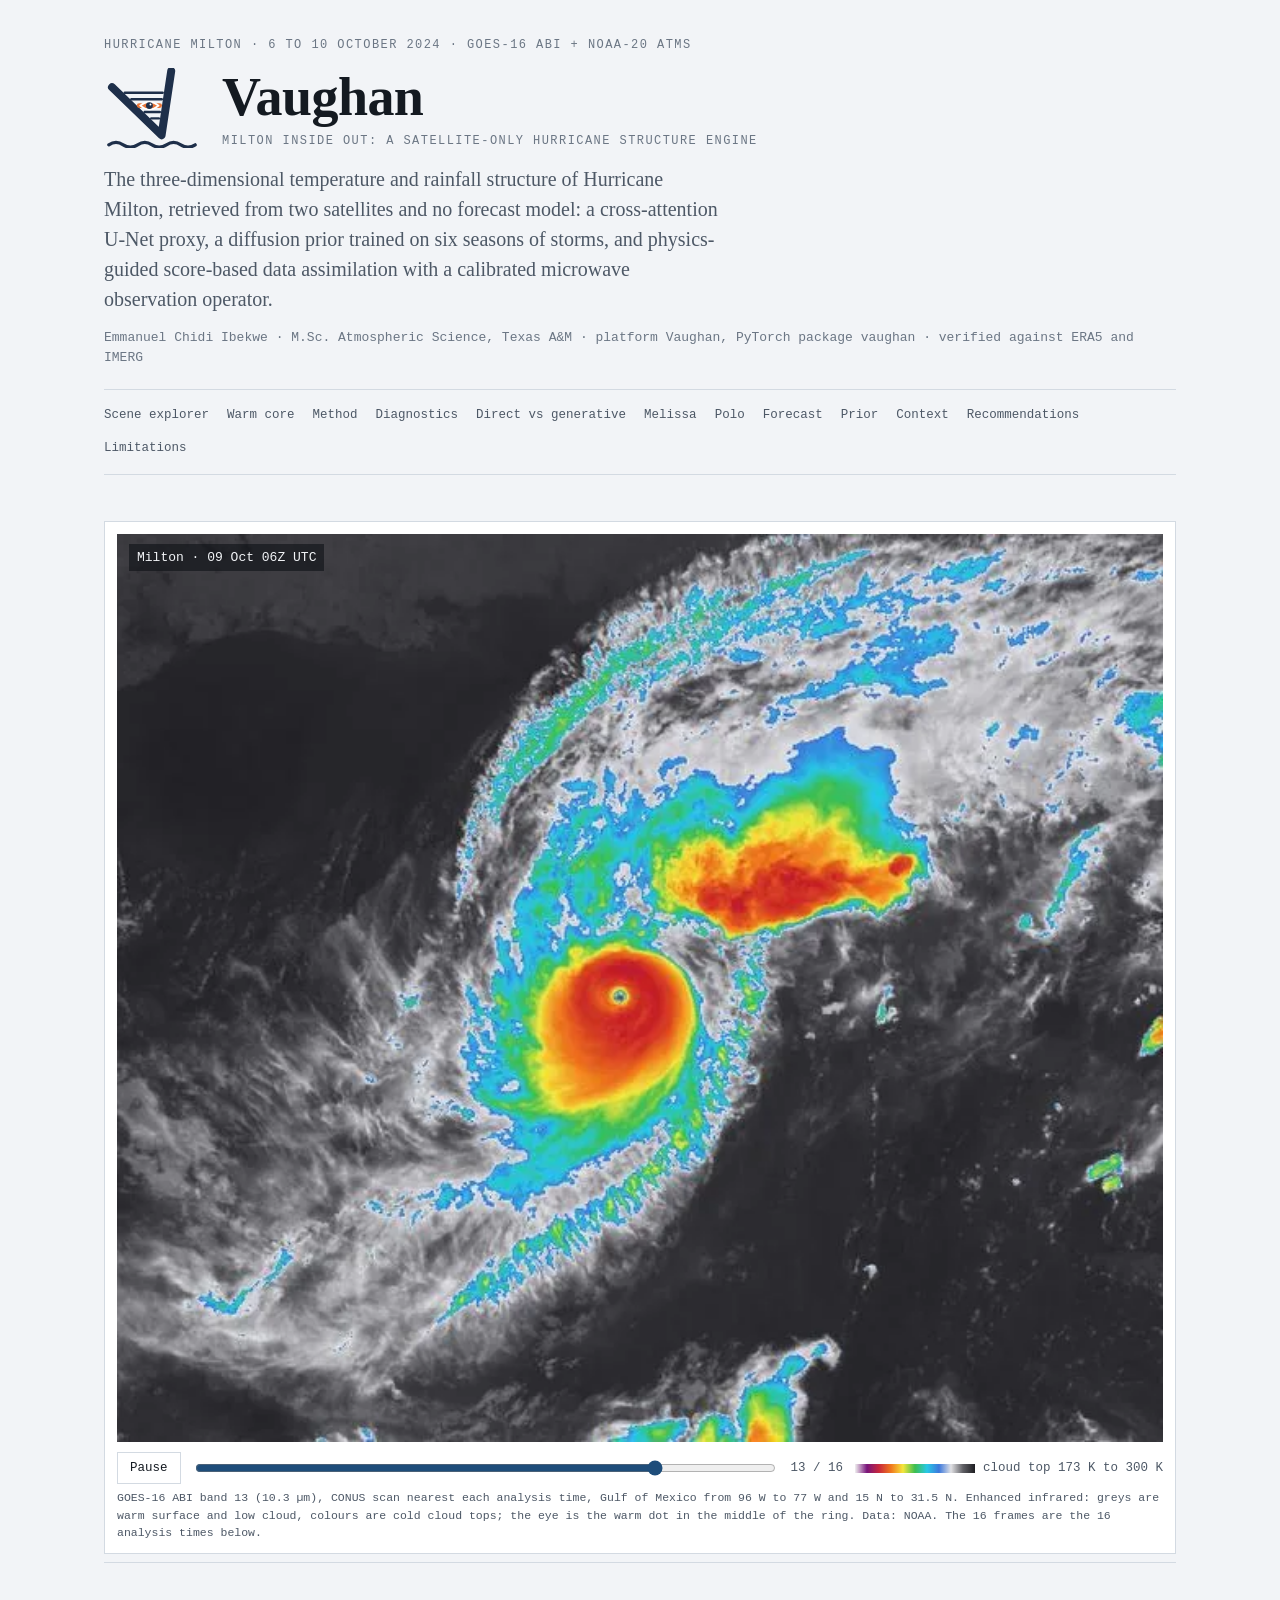
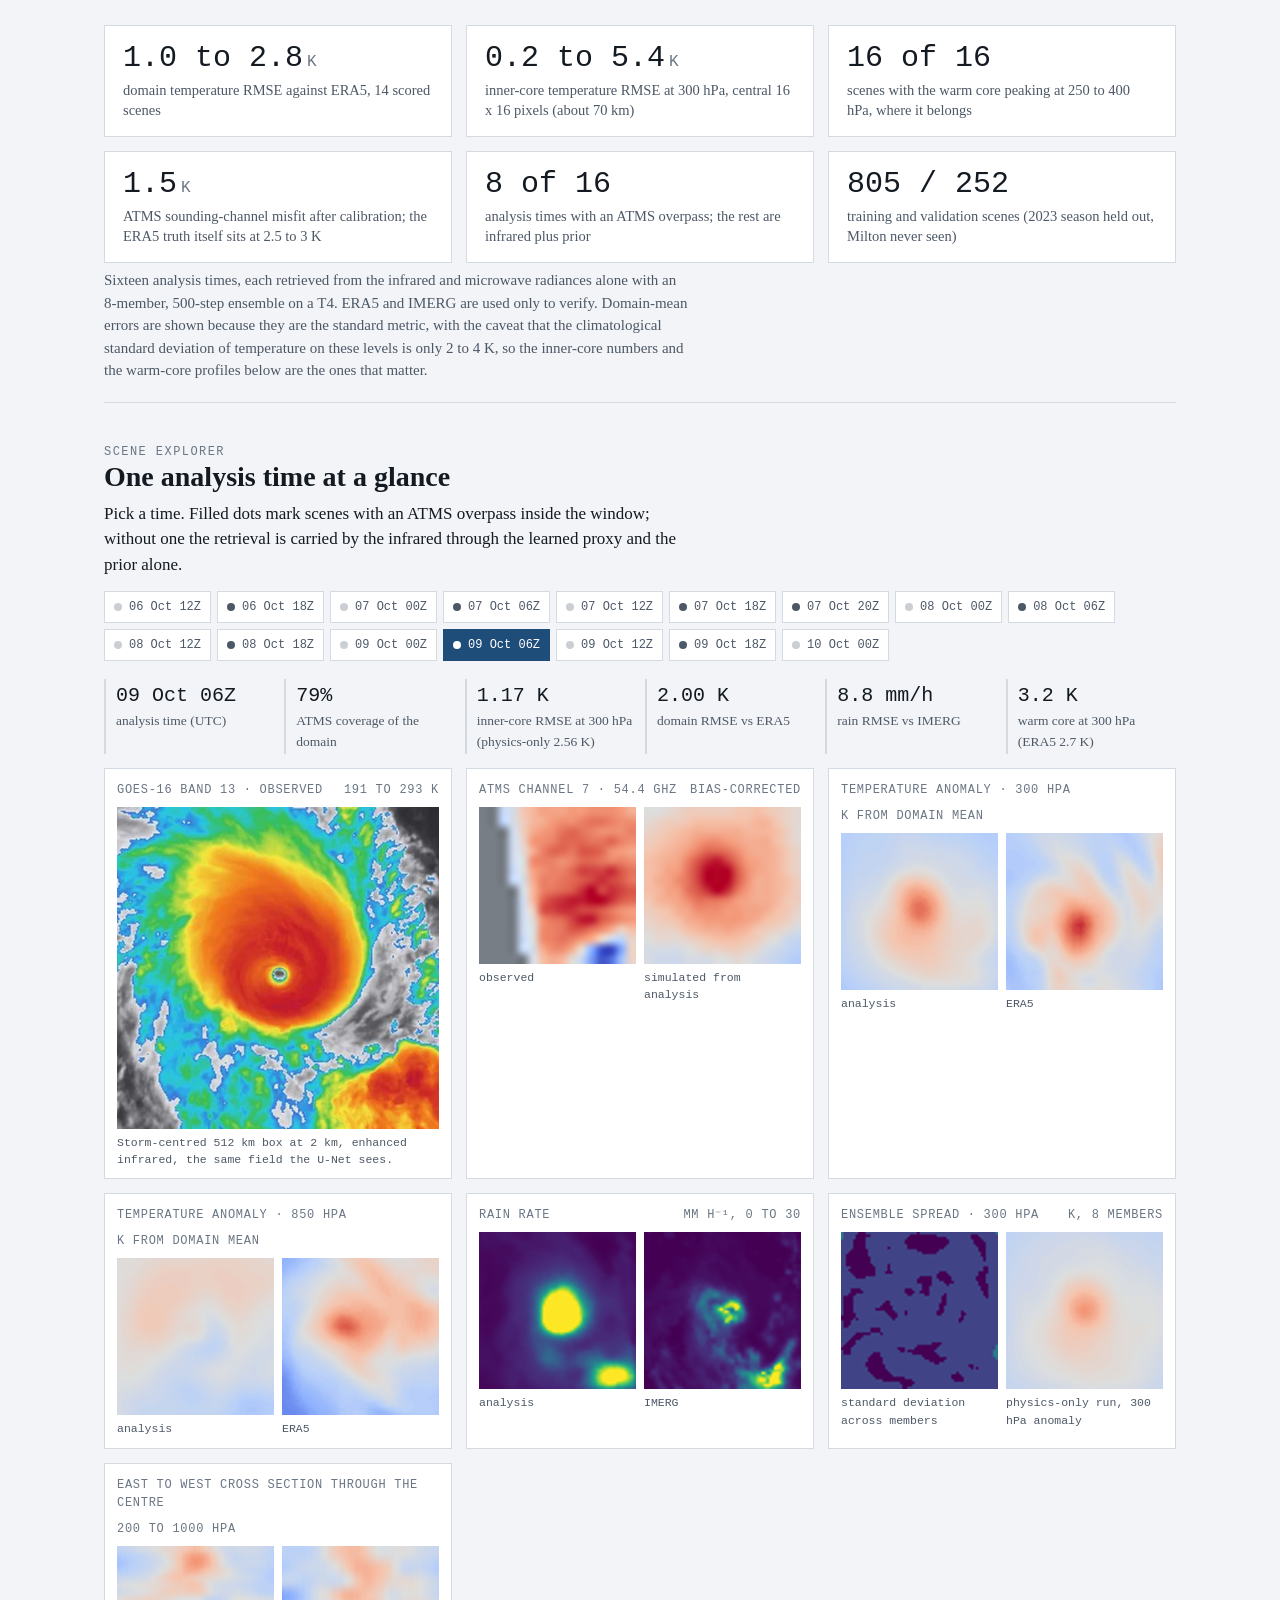
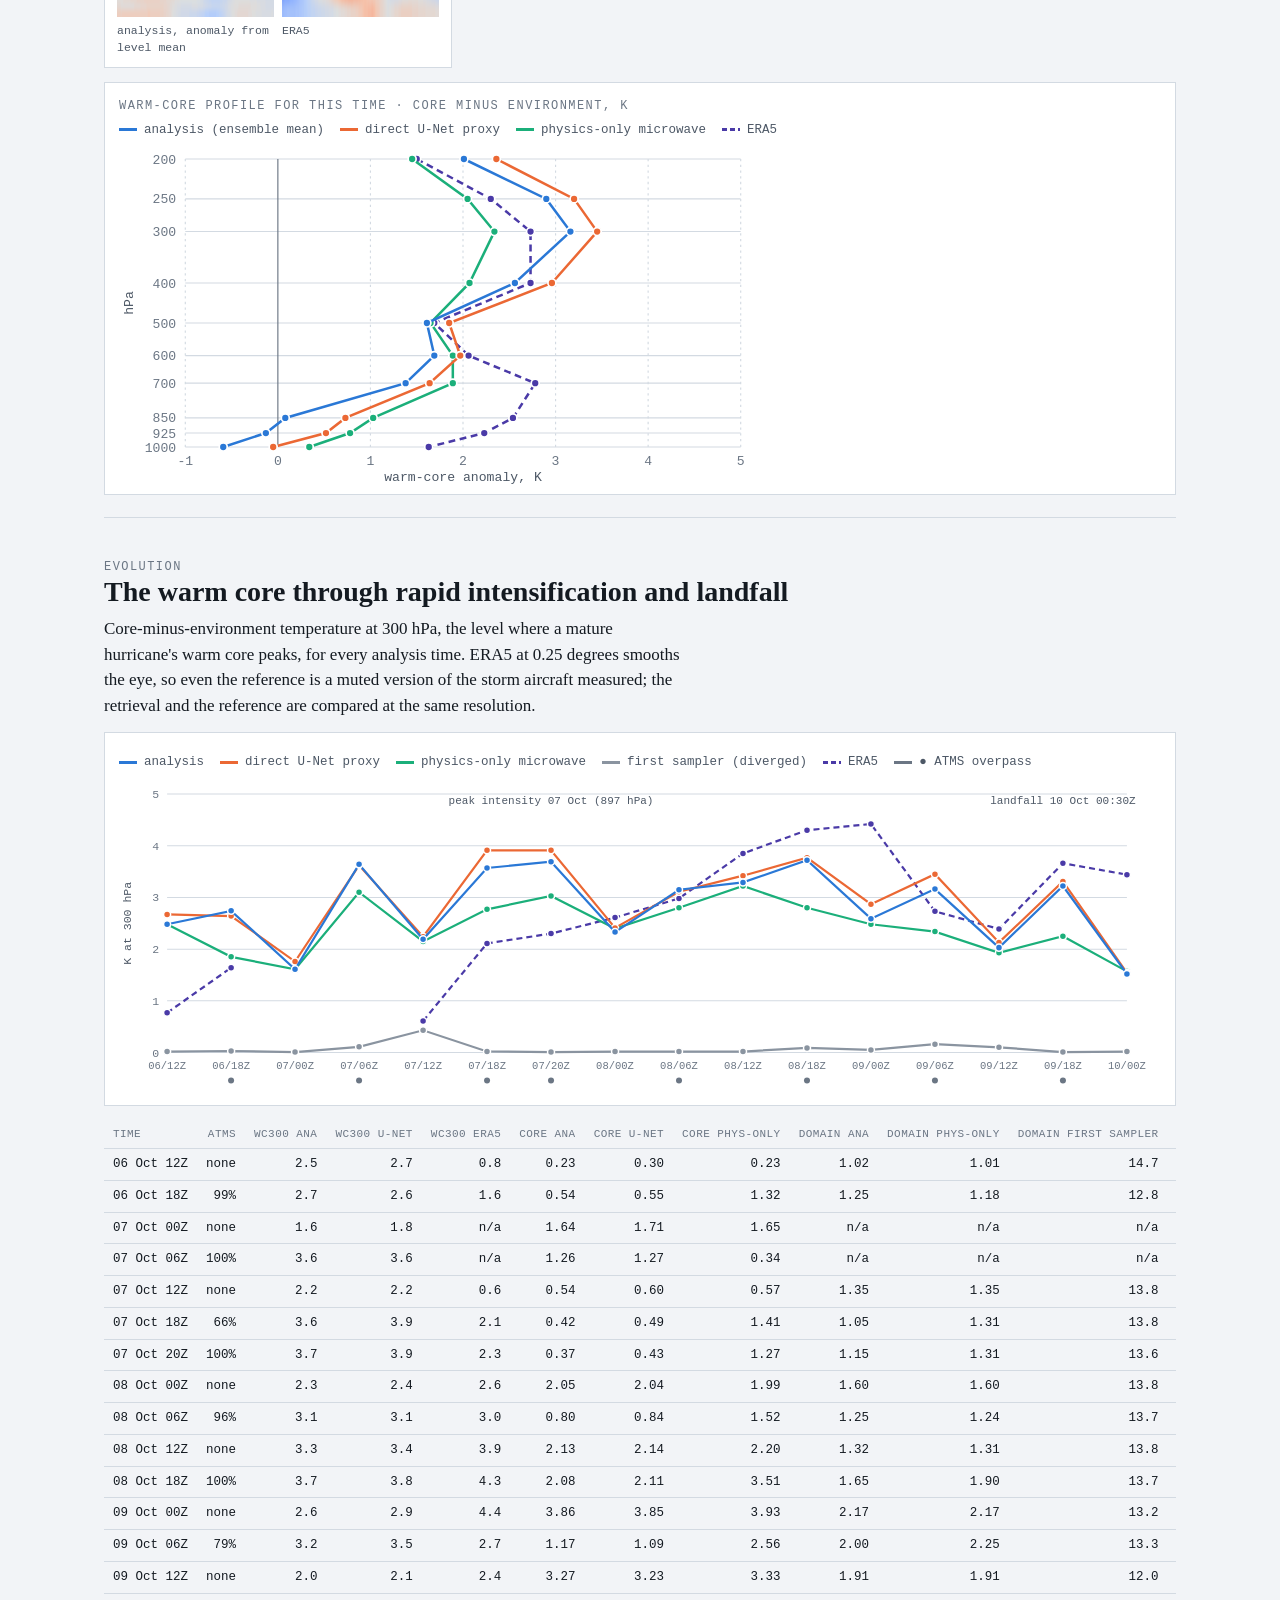
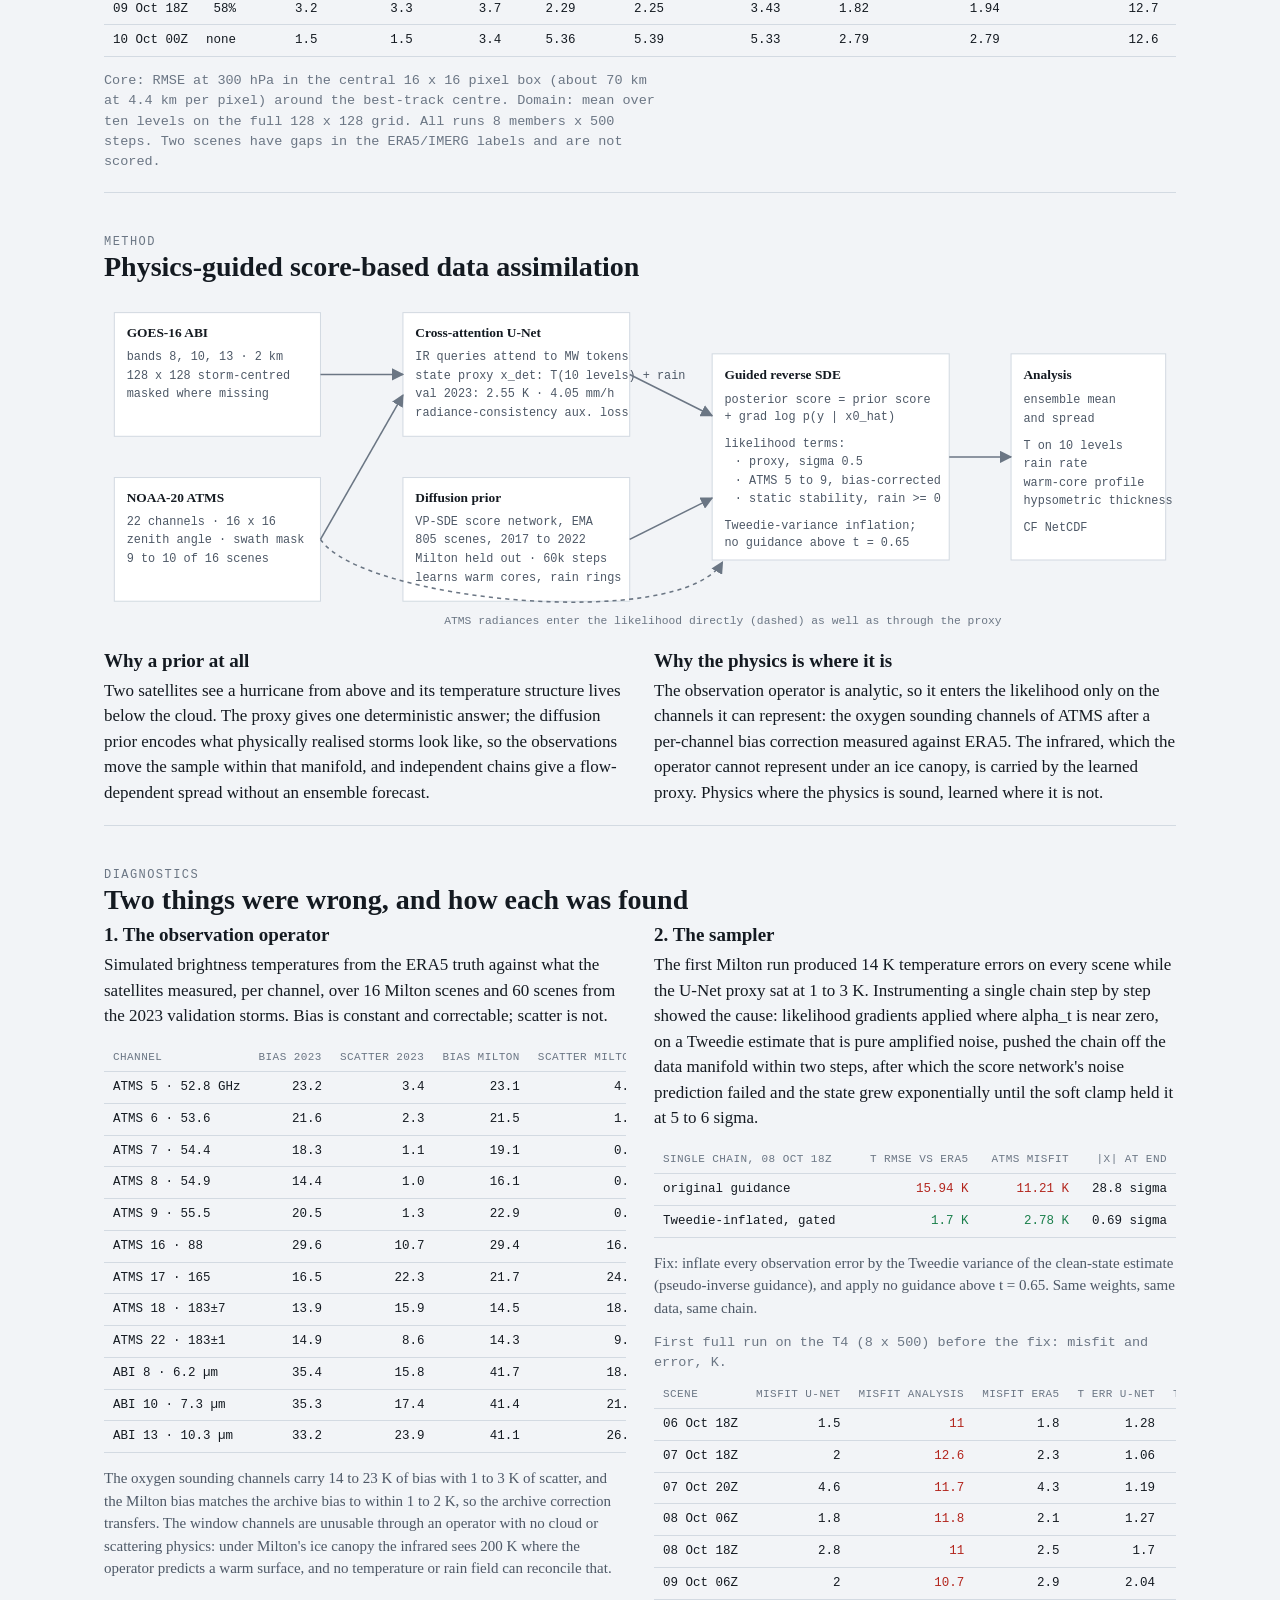
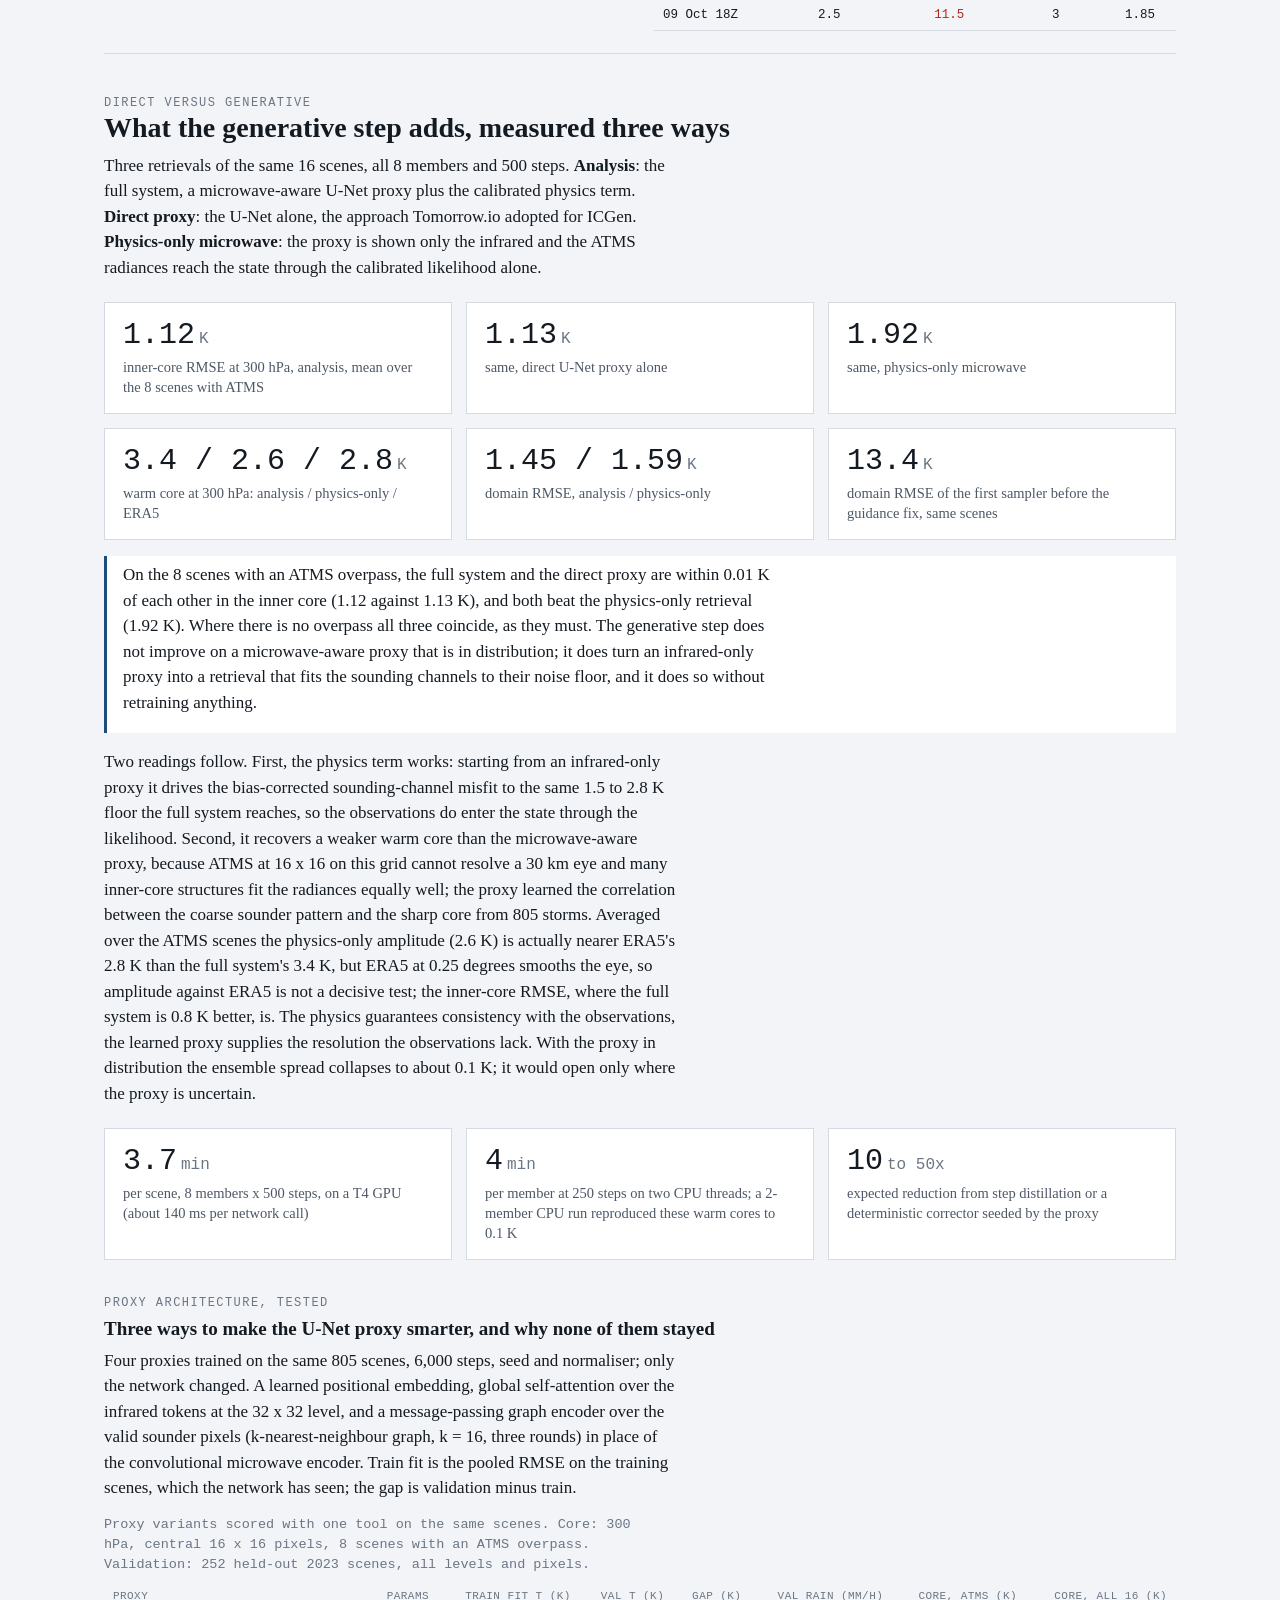
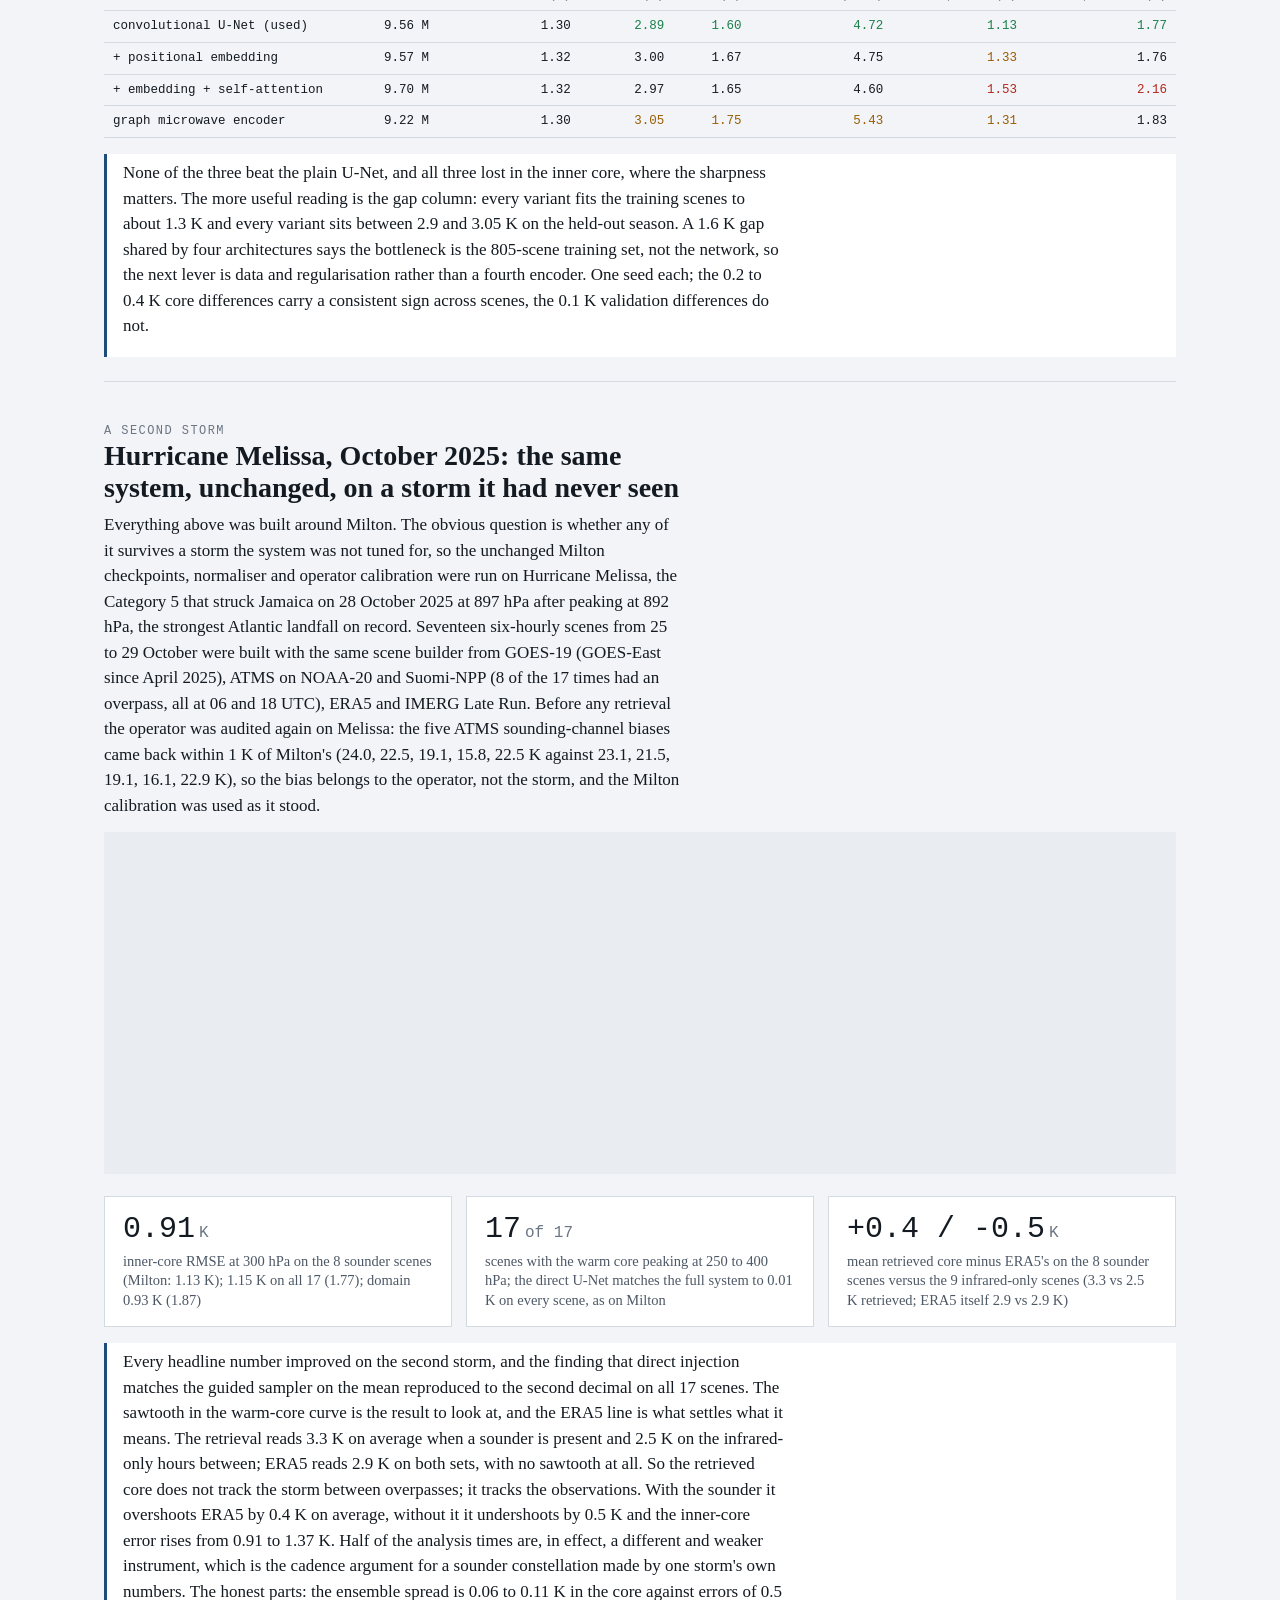
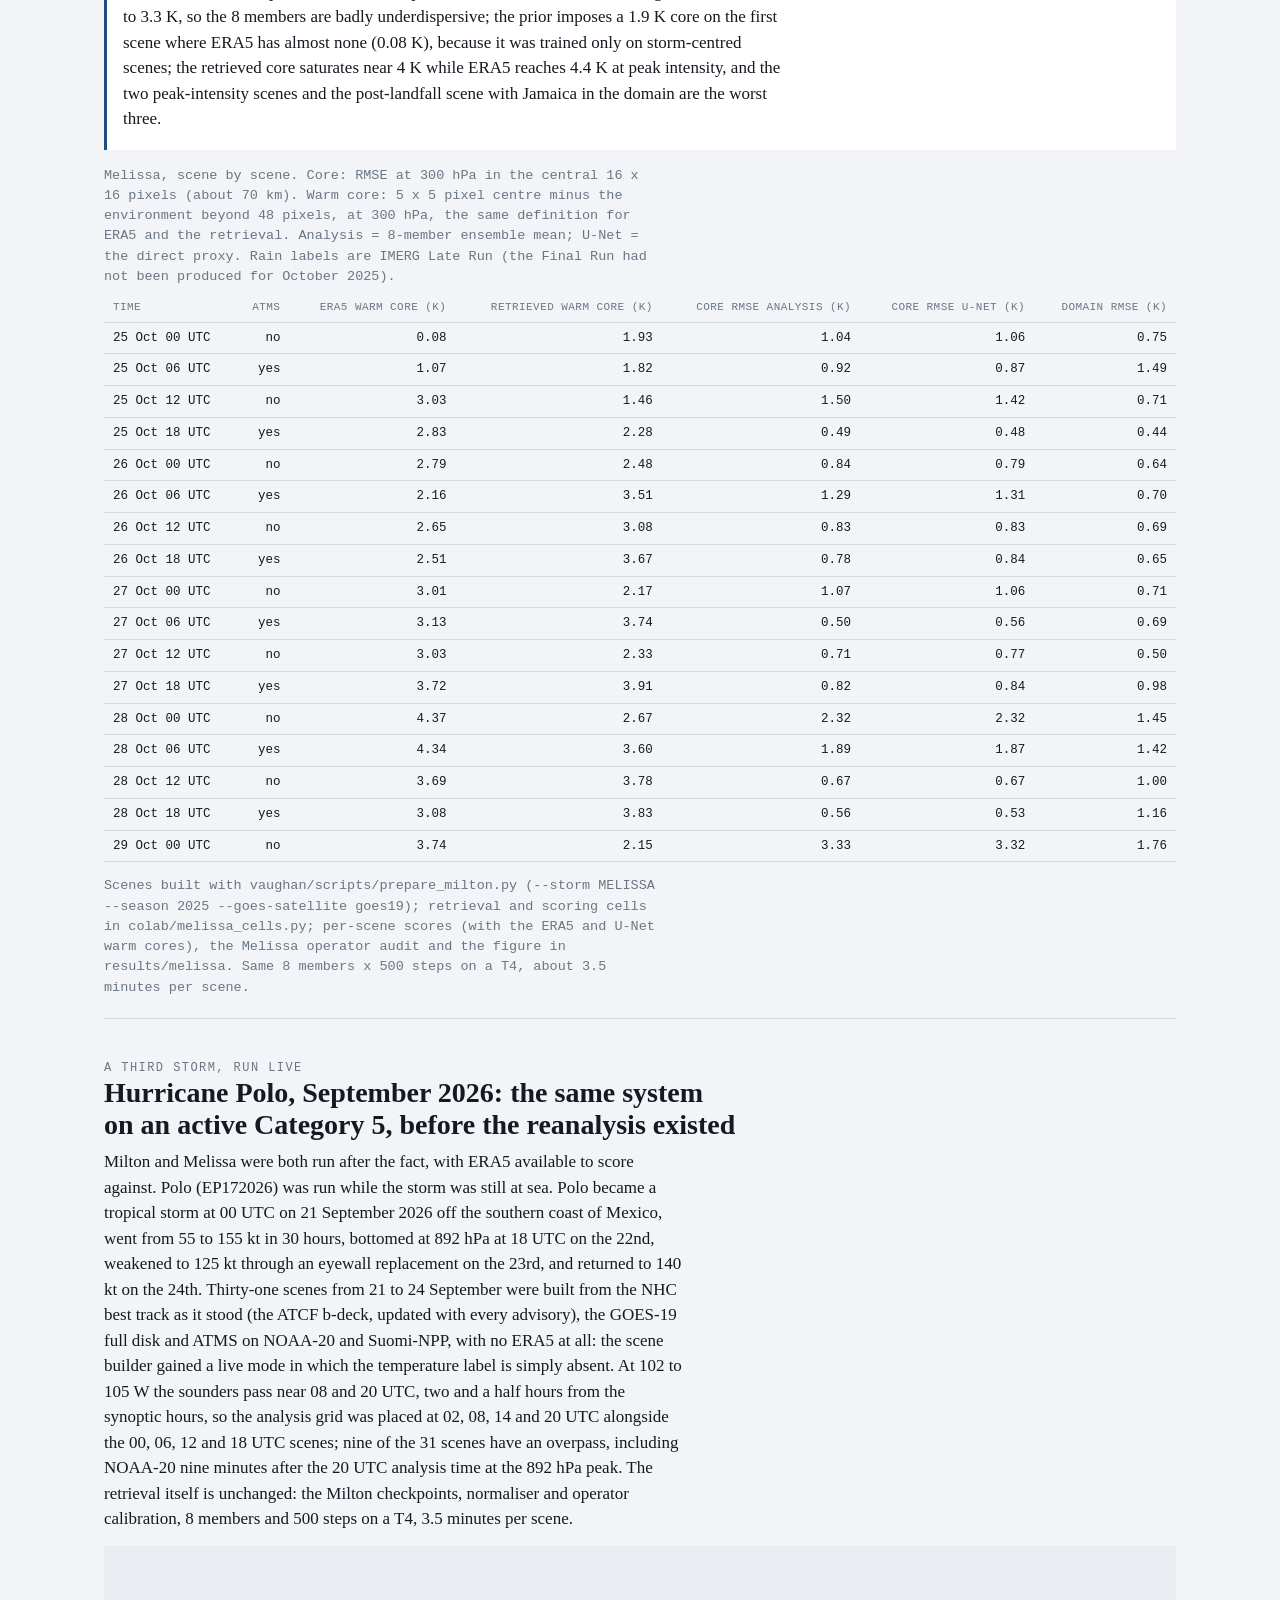
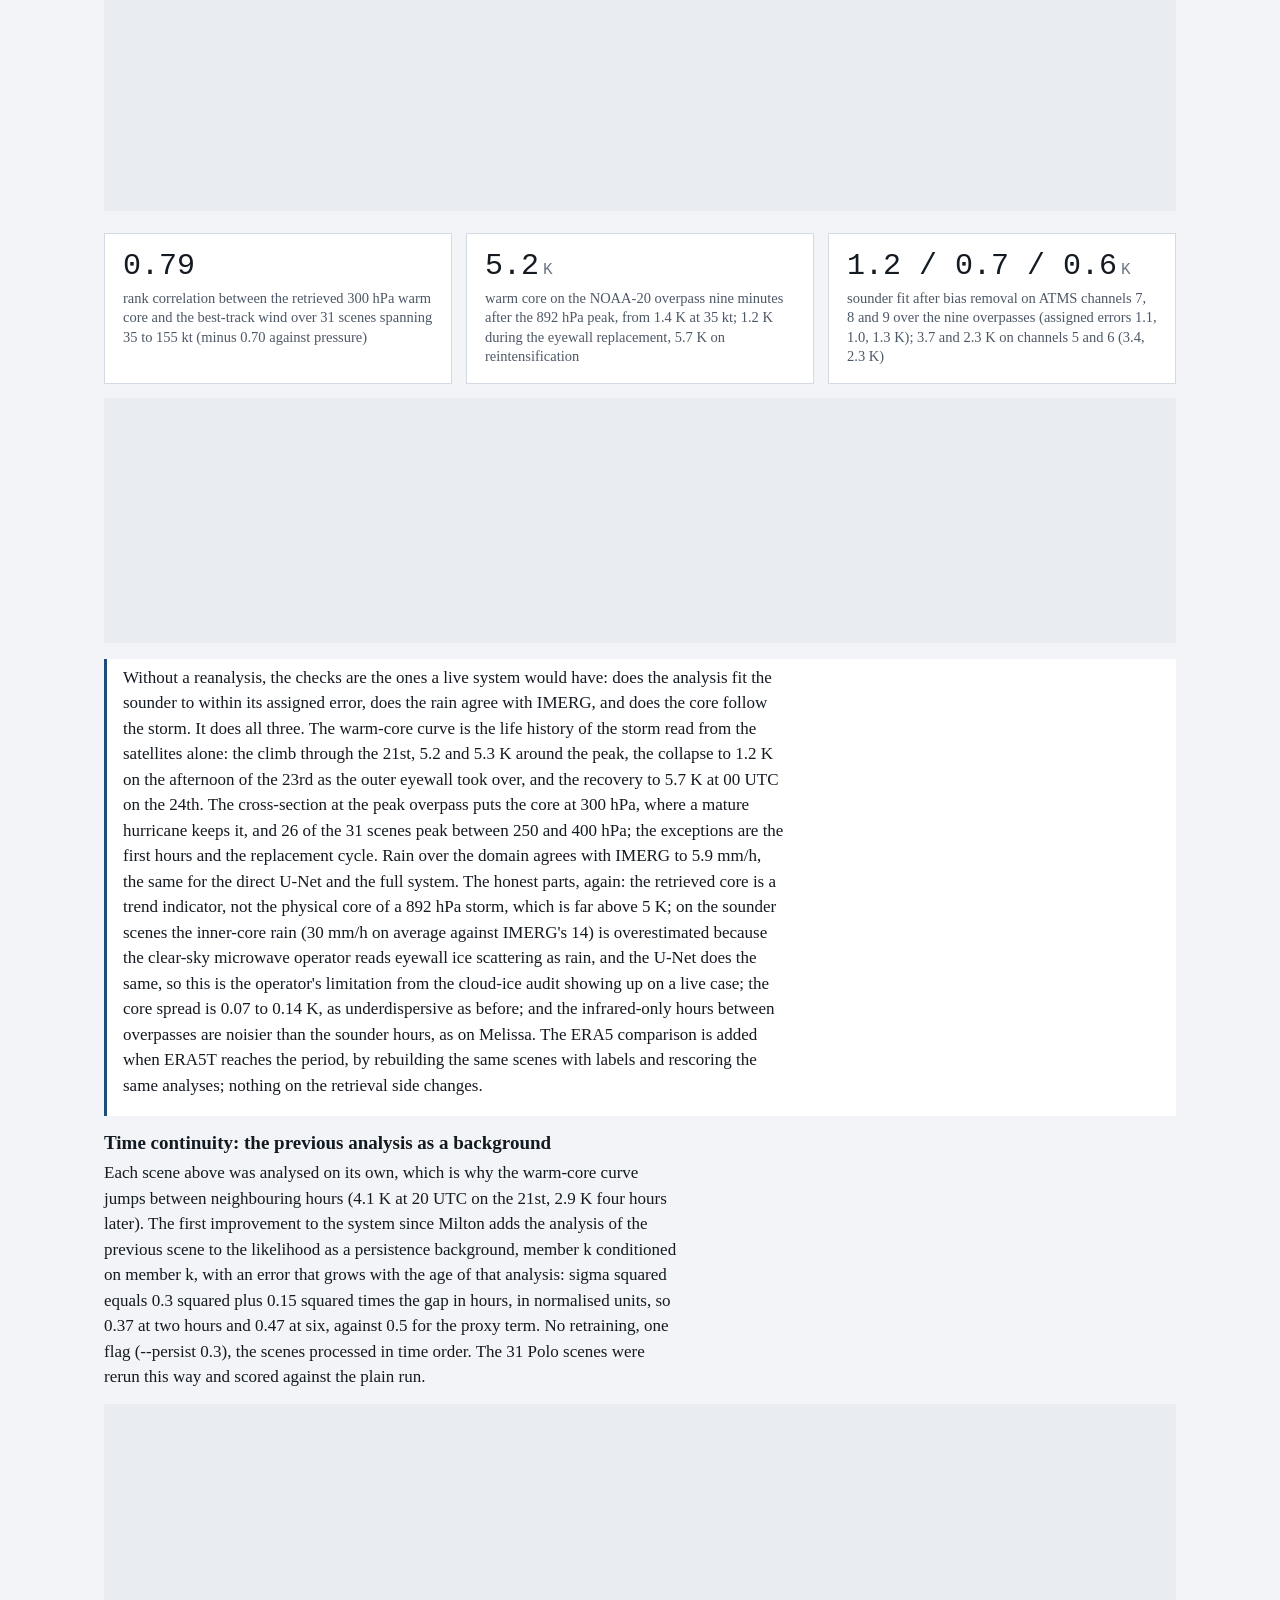
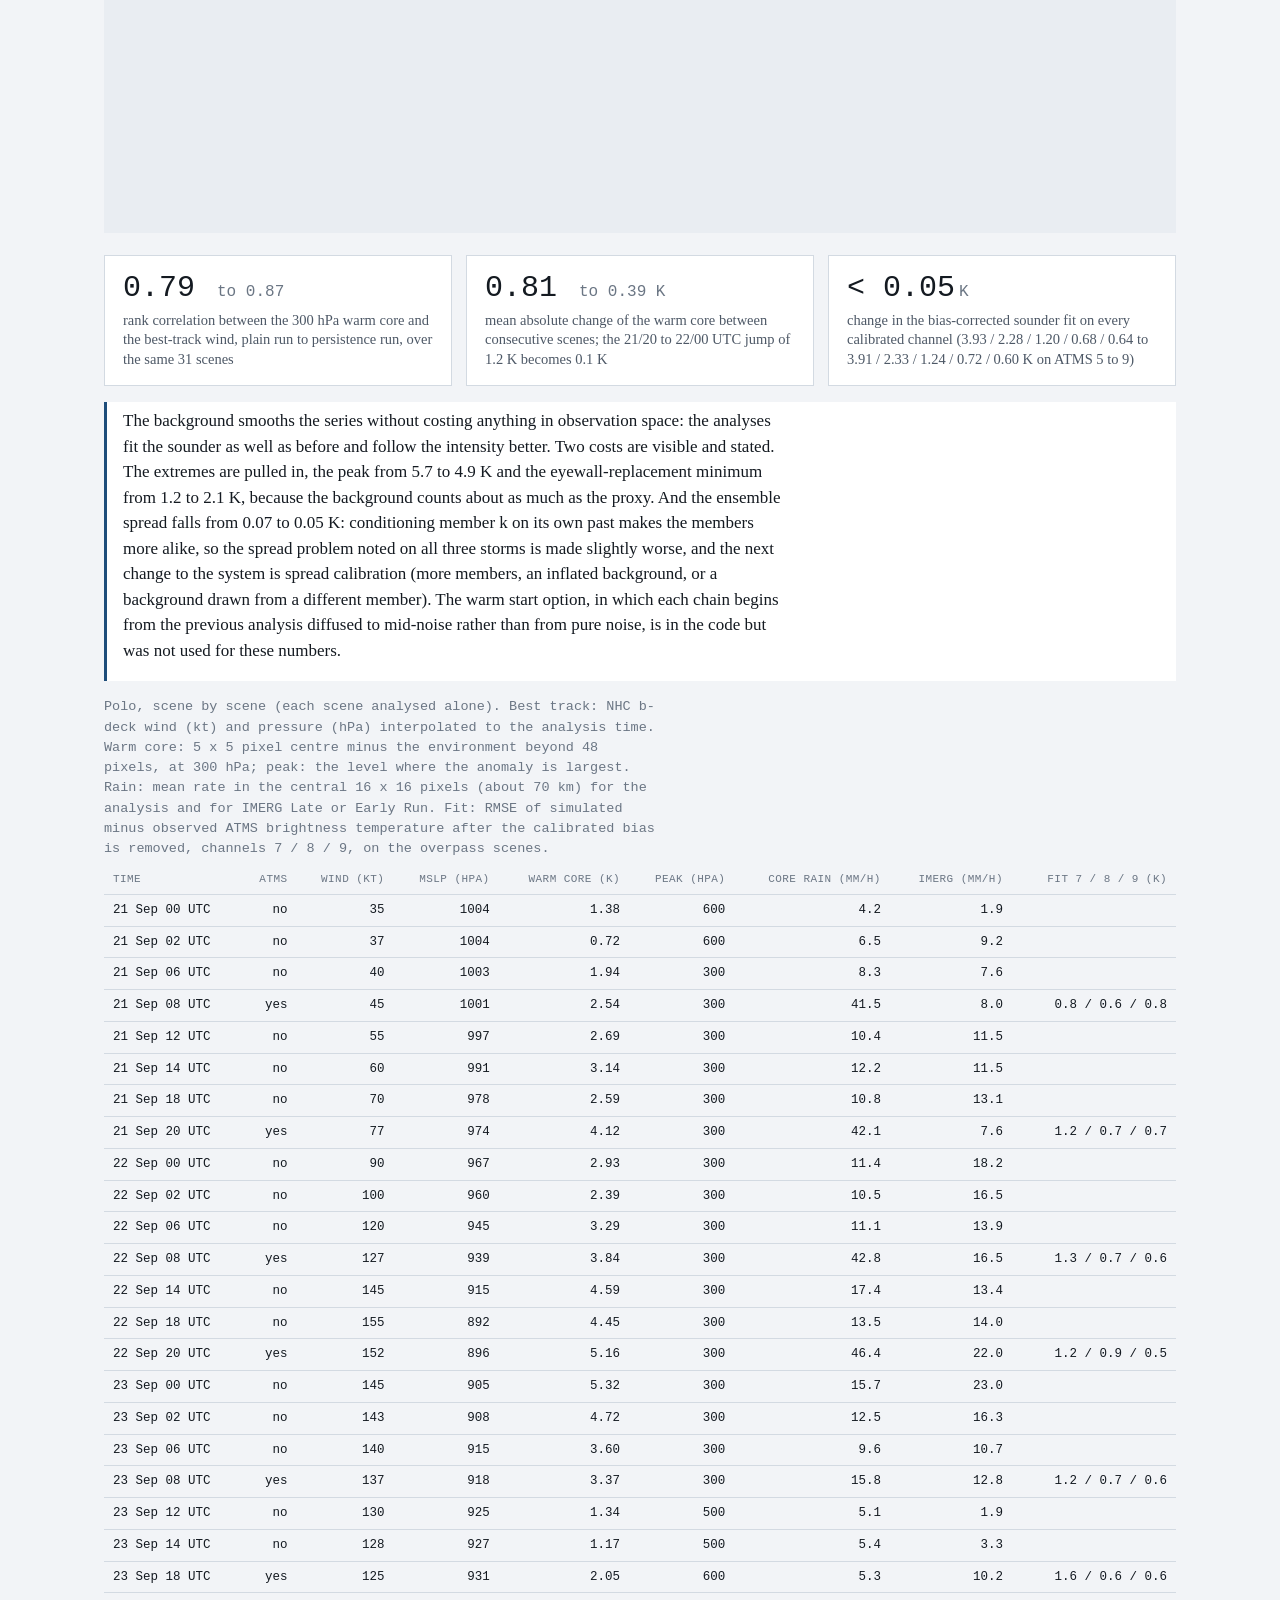
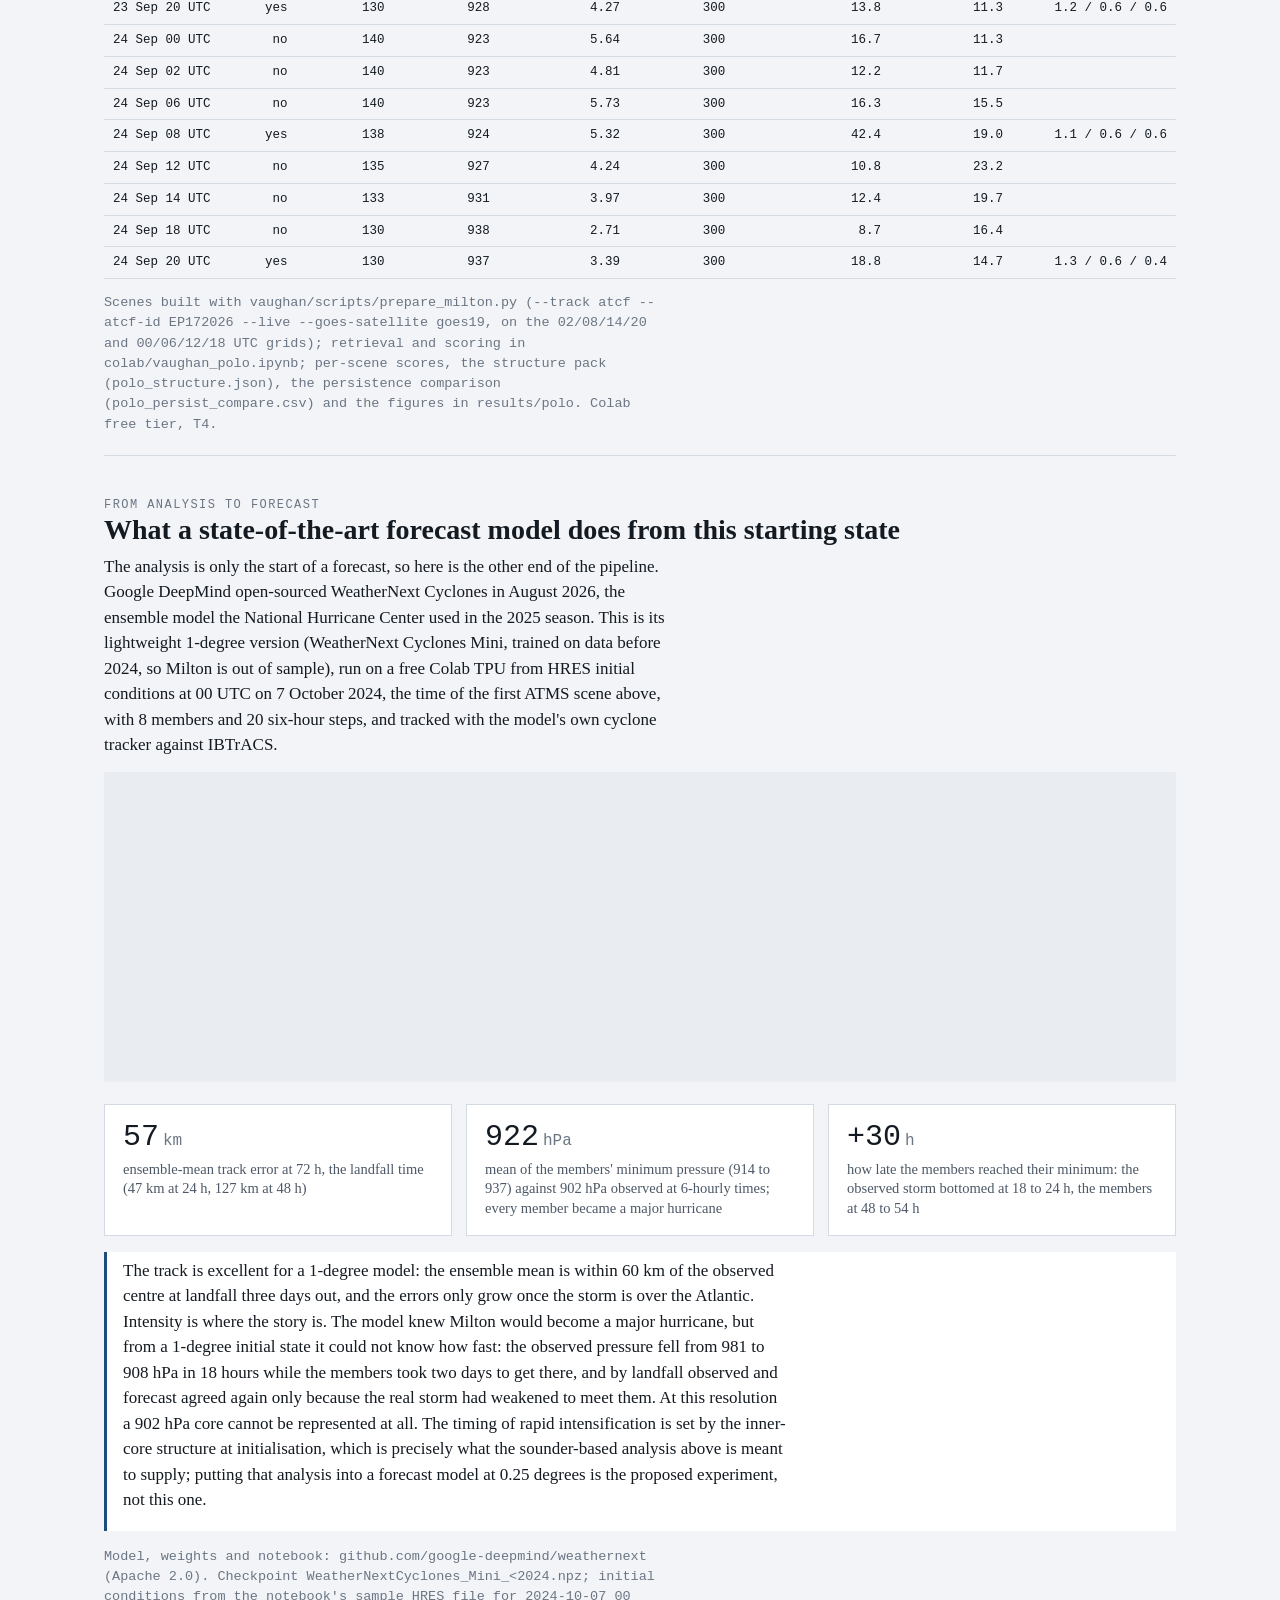
==== dashboard/index.html @ 5023e0d4 "Time continuity: previous analysis as a persistence background; Polo rank corr 0.79 to 0.87; dashboa" ====
<!doctype html>
<html lang="en">
<head>
<meta charset="utf-8">
<meta name="viewport" content="width=device-width, initial-scale=1">
<meta http-equiv="Content-Security-Policy" content="default-src 'self'; script-src 'self'; style-src 'self'; img-src 'self' data:; font-src 'self'; connect-src 'self'; object-src 'none'; base-uri 'none'; form-action 'none'">
<title>Vaughan: Milton Inside Out</title>
<meta name="description" content="The three-dimensional temperature and rainfall structure of Hurricane Milton retrieved from GOES-16 and NOAA-20 ATMS alone, by physics-guided score-based data assimilation, verified against ERA5 and IMERG, rerun unchanged on Hurricane Melissa, and run live on Hurricane Polo before any reanalysis existed.">
<meta name="author" content="Emmanuel Chidi Ibekwe">
<meta name="color-scheme" content="light dark">
<meta name="theme-color" content="#1e2f4a">
<meta property="og:type" content="article">
<meta property="og:title" content="Vaughan: Milton Inside Out">
<meta property="og:description" content="A satellite-only hurricane structure engine: Milton's warm core and rain from two satellites and no forecast model.">
<meta property="og:image" content="img/og.png">
<meta property="og:image:width" content="1200">
<meta property="og:image:height" content="630">
<meta name="twitter:card" content="summary_large_image">
<link rel="icon" href="favicon.svg" type="image/svg+xml">
<link rel="apple-touch-icon" href="img/icon-180.png">
<link rel="manifest" href="manifest.webmanifest">
<link rel="preload" href="data/manifest.json" as="fetch" crossorigin>
<link rel="modulepreload" href="js/app.js?v=a7518fd6">
<link rel="stylesheet" href="styles.0120ec49.css">
</head>
<body>
<a class="skip" href="#main">Skip to content</a>
<div class="wrap">
<header class="mast">
  <div class="eyebrow">Hurricane Milton · 6 to 10 October 2024 · GOES-16 ABI + NOAA-20 ATMS</div>
  <div class="brand">
    <svg viewBox="0 0 120 100" role="img" aria-label="Vaughan mark">
      <path d="M6 96 Q 15 90 24 96 T 42 96 T 60 96 T 78 96 T 96 96 T 114 96" fill="none" stroke="currentColor" stroke-width="4" stroke-linecap="round"/>
      <path d="M10 24 L 72 84 L 84 4" fill="none" stroke="currentColor" stroke-width="10" stroke-linejoin="round" stroke-linecap="round"/>
      <g stroke="currentColor" stroke-width="3" stroke-linecap="round">
        <line x1="25.9" y1="31" x2="73.4" y2="31"/><line x1="34.2" y1="39" x2="72.2" y2="39"/><line x1="50.8" y1="55" x2="69.8" y2="55"/><line x1="59.0" y1="63" x2="68.6" y2="63"/>
      </g>
      <line x1="44.0" y1="47" x2="69.5" y2="47" stroke="var(--brand-warm)" stroke-width="6" stroke-linecap="round"/>
      <path d="M45.25 47 Q 56.75 37.5 68.25 47 Q 56.75 56.5 45.25 47 Z" fill="var(--brand-warm)" stroke="var(--surface)" stroke-width="2.2" stroke-linejoin="round"/>
      <circle cx="56.75" cy="47" r="4.3" fill="currentColor"/><circle cx="58.1" cy="45.7" r="1.2" fill="var(--surface)"/>
    </svg>
    <div><h1>Vaughan</h1><div class="eyebrow tag">Milton Inside Out: a satellite-only hurricane structure engine</div></div>
  </div>
  <p class="lede">The three-dimensional temperature and rainfall structure of Hurricane Milton, retrieved from two satellites and no forecast model: a cross-attention U-Net proxy, a diffusion prior trained on six seasons of storms, and physics-guided score-based data assimilation with a calibrated microwave observation operator.</p>
  <div class="by">Emmanuel Chidi Ibekwe · M.Sc. Atmospheric Science, Texas A&amp;M · platform Vaughan, PyTorch package <span class="mono">vaughan</span> · verified against ERA5 and IMERG</div>
</header>
<main id="main">
<nav class="toc">
  <a href="#scenes">Scene explorer</a><a href="#warmcore">Warm core</a><a href="#method">Method</a><a href="#diag">Diagnostics</a><a href="#compare">Direct vs generative</a><a href="#melissa">Melissa</a><a href="#polo">Polo</a><a href="#forecast">Forecast</a><a href="#prior">Prior</a><a href="#context">Context</a><a href="#recs">Recommendations</a><a href="#limits">Limitations</a>
</nav>

<section id="imagery" class="first">
  <div class="hero">
    <div class="frame"><img id="heroimg" width="640" height="556" decoding="async" fetchpriority="high" alt="GOES-16 band 13 enhanced infrared image of Hurricane Milton over the Gulf of Mexico"><div class="lab" id="herolab"></div></div>
    <div class="ctl">
      <button id="playbtn" type="button" class="btn" aria-pressed="true">Pause</button>
      <label class="sr-only" for="heroslider">analysis time</label><input type="range" id="heroslider" min="0" max="15" value="10" step="1">
      <output id="heroidx" class="mono" for="heroslider"></output>
      <span class="scale"><i></i> cloud top 173 K to 300 K</span>
    </div>
    <div class="cap">GOES-16 ABI band 13 (10.3 µm), CONUS scan nearest each analysis time, Gulf of Mexico from 96 W to 77 W and 15 N to 31.5 N. Enhanced infrared: greys are warm surface and low cloud, colours are cold cloud tops; the eye is the warm dot in the middle of the ring. Data: NOAA. The 16 frames are the 16 analysis times below.</div>
  </div>
</section>

<section id="summary">
  <div class="tiles" id="tiles"></div>
  <p class="note">Sixteen analysis times, each retrieved from the infrared and microwave radiances alone with an 8-member, 500-step ensemble on a T4. ERA5 and IMERG are used only to verify. Domain-mean errors are shown because they are the standard metric, with the caveat that the climatological standard deviation of temperature on these levels is only 2 to 4 K, so the inner-core numbers and the warm-core profiles below are the ones that matter.</p>
</section>

<section id="scenes">
  <div class="eyebrow">Scene explorer</div>
  <h2>One analysis time at a glance</h2>
  <p>Pick a time. Filled dots mark scenes with an ATMS overpass inside the window; without one the retrieval is carried by the infrared through the learned proxy and the prior alone.</p>
  <p class="status" id="status" role="status" hidden></p>
  <div class="strip" id="strip" role="group" aria-label="analysis time; use the arrow keys to move between times"></div>
  <div class="scenestats" id="scenestats" aria-live="polite"></div>
  <div class="panelgrid">
    <div class="panel"><div class="t"><span>GOES-16 band 13 · observed</span><span id="irrange"></span></div><img class="coreimg" id="coreimg" width="384" height="384" decoding="async" alt="storm-centred GOES-16 band 13 image"><div class="cap">Storm-centred 512 km box at 2 km, enhanced infrared, the same field the U-Net sees.</div></div>
    <div class="panel"><div class="t"><span>ATMS channel 7 · 54.4 GHz</span><span>bias-corrected</span></div><div class="pair"><figure><canvas class="field" id="c_mwo"></canvas><figcaption>observed</figcaption></figure><figure><canvas class="field" id="c_mws"></canvas><figcaption>simulated from analysis</figcaption></figure></div></div>
    <div class="panel"><div class="t"><span>Temperature anomaly · 300 hPa</span><span>K from domain mean</span></div><div class="pair"><figure><canvas class="field" id="c_t3a"></canvas><figcaption>analysis</figcaption></figure><figure><canvas class="field" id="c_t3e"></canvas><figcaption>ERA5</figcaption></figure></div></div>
    <div class="panel"><div class="t"><span>Temperature anomaly · 850 hPa</span><span>K from domain mean</span></div><div class="pair"><figure><canvas class="field" id="c_t8a"></canvas><figcaption>analysis</figcaption></figure><figure><canvas class="field" id="c_t8e"></canvas><figcaption>ERA5</figcaption></figure></div></div>
    <div class="panel"><div class="t"><span>Rain rate</span><span>mm h⁻¹, 0 to 30</span></div><div class="pair"><figure><canvas class="field" id="c_pa"></canvas><figcaption>analysis</figcaption></figure><figure><canvas class="field" id="c_pe"></canvas><figcaption>IMERG</figcaption></figure></div></div>
    <div class="panel"><div class="t"><span>Ensemble spread · 300 hPa</span><span>K, 8 members</span></div><div class="pair"><figure><canvas class="field" id="c_sp"></canvas><figcaption>standard deviation across members</figcaption></figure><figure><canvas class="field" id="c_t3p"></canvas><figcaption>physics-only run, 300 hPa anomaly</figcaption></figure></div></div>
    <div class="panel"><div class="t"><span>East to west cross section through the centre</span><span>200 to 1000 hPa</span></div><div class="pair"><figure><canvas class="field wide" id="c_xa"></canvas><figcaption>analysis, anomaly from level mean</figcaption></figure><figure><canvas class="field wide" id="c_xe"></canvas><figcaption>ERA5</figcaption></figure></div></div>
  </div>
  <div class="chart relwrap"><div class="eyebrow charttitle">Warm-core profile for this time · core minus environment, K</div>
    <div class="legend"><span class="key s-ana">analysis (ensemble mean)</span><span class="key s-unet">direct U-Net proxy</span><span class="key s-phys">physics-only microwave</span><span class="key s-era dash">ERA5</span></div>
    <svg id="profile" viewBox="0 0 560 300" role="img"></svg><div class="tip" id="tip1"></div></div>
</section>

<section id="warmcore">
  <div class="eyebrow">Evolution</div>
  <h2>The warm core through rapid intensification and landfall</h2>
  <p>Core-minus-environment temperature at 300 hPa, the level where a mature hurricane's warm core peaks, for every analysis time. ERA5 at 0.25 degrees smooths the eye, so even the reference is a muted version of the storm aircraft measured; the retrieval and the reference are compared at the same resolution.</p>
  <div class="chart relwrap">
    <div class="legend"><span class="key s-ana">analysis</span><span class="key s-unet">direct U-Net proxy</span><span class="key s-phys">physics-only microwave</span><span class="key s-v1">first sampler (diverged)</span><span class="key s-era dash">ERA5</span><span class="key ink-3">● ATMS overpass</span></div>
    <svg id="series" viewBox="0 0 1040 320" role="img"></svg><div class="tip" id="tip2"></div>
  </div>
  <div class="tbl"><table id="errtable"></table></div>
  <p class="fine">Core: RMSE at 300 hPa in the central 16 x 16 pixel box (about 70 km at 4.4 km per pixel) around the best-track centre. Domain: mean over ten levels on the full 128 x 128 grid. All runs 8 members x 500 steps. Two scenes have gaps in the ERA5/IMERG labels and are not scored.</p>
</section>

<section id="method">
  <div class="eyebrow">Method</div>
  <h2>Physics-guided score-based data assimilation</h2>
  <div class="method">
  <svg viewBox="0 0 1040 330" role="img" aria-label="pipeline diagram">
    <defs><marker id="ar" viewBox="0 0 10 10" refX="9" refY="5" markerWidth="8" markerHeight="8" orient="auto"><path d="M0 0L10 5L0 10z" fill="var(--ink-3)"/></marker></defs>
    <g fill="var(--surface)" stroke="var(--rule)">
      <rect x="10" y="20" width="200" height="120"/><rect x="10" y="180" width="200" height="120"/>
      <rect x="290" y="20" width="220" height="120"/><rect x="290" y="180" width="220" height="120"/>
      <rect x="590" y="60" width="230" height="200"/><rect x="880" y="60" width="150" height="200"/>
    </g>
    <g fill="var(--ink)" font-size="13" font-family="Times New Roman,serif" font-weight="700">
      <text x="22" y="44">GOES-16 ABI</text><text x="22" y="204">NOAA-20 ATMS</text>
      <text x="302" y="44">Cross-attention U-Net</text><text x="302" y="204">Diffusion prior</text>
      <text x="602" y="84">Guided reverse SDE</text><text x="892" y="84">Analysis</text>
    </g>
    <g fill="var(--ink-2)" font-size="11.5">
      <text x="22" y="66">bands 8, 10, 13 · 2 km</text><text x="22" y="84">128 x 128 storm-centred</text><text x="22" y="102">masked where missing</text>
      <text x="22" y="226">22 channels · 16 x 16</text><text x="22" y="244">zenith angle · swath mask</text><text x="22" y="262">9 to 10 of 16 scenes</text>
      <text x="302" y="66">IR queries attend to MW tokens</text><text x="302" y="84">state proxy x_det: T(10 levels) + rain</text><text x="302" y="102">val 2023: 2.55 K · 4.05 mm/h</text><text x="302" y="120">radiance-consistency aux. loss</text>
      <text x="302" y="226">VP-SDE score network, EMA</text><text x="302" y="244">805 scenes, 2017 to 2022</text><text x="302" y="262">Milton held out · 60k steps</text><text x="302" y="280">learns warm cores, rain rings</text>
      <text x="602" y="108">posterior score = prior score</text><text x="602" y="124">+ grad log p(y | x0_hat)</text>
      <text x="602" y="150">likelihood terms:</text>
      <text x="612" y="168">· proxy, sigma 0.5</text><text x="612" y="186">· ATMS 5 to 9, bias-corrected</text><text x="612" y="204">· static stability, rain &gt;= 0</text>
      <text x="602" y="230">Tweedie-variance inflation;</text><text x="602" y="246">no guidance above t = 0.65</text>
      <text x="892" y="108">ensemble mean</text><text x="892" y="126">and spread</text><text x="892" y="152">T on 10 levels</text><text x="892" y="170">rain rate</text><text x="892" y="188">warm-core profile</text><text x="892" y="206">hypsometric thickness</text><text x="892" y="232">CF NetCDF</text>
    </g>
    <g stroke="var(--ink-3)" stroke-width="1.5" fill="none" marker-end="url(#ar)">
      <path d="M210 80 L290 80"/><path d="M210 240 L290 100"/><path d="M510 80 L590 120"/><path d="M510 240 L590 200"/><path d="M820 160 L880 160"/>
      <path d="M210 240 C 250 300, 560 330, 600 262" stroke-dasharray="4 4"/>
    </g>
    <text x="330" y="322" fill="var(--ink-3)" font-size="11">ATMS radiances enter the likelihood directly (dashed) as well as through the proxy</text>
  </svg>
  </div>
  <div class="two method-notes">
    <div><h3>Why a prior at all</h3><p>Two satellites see a hurricane from above and its temperature structure lives below the cloud. The proxy gives one deterministic answer; the diffusion prior encodes what physically realised storms look like, so the observations move the sample within that manifold, and independent chains give a flow-dependent spread without an ensemble forecast.</p></div>
    <div><h3>Why the physics is where it is</h3><p>The observation operator is analytic, so it enters the likelihood only on the channels it can represent: the oxygen sounding channels of ATMS after a per-channel bias correction measured against ERA5. The infrared, which the operator cannot represent under an ice canopy, is carried by the learned proxy. Physics where the physics is sound, learned where it is not.</p></div>
  </div>
</section>

<section id="diag">
  <div class="eyebrow">Diagnostics</div>
  <h2>Two things were wrong, and how each was found</h2>
  <div class="two">
    <div>
      <h3>1. The observation operator</h3>
      <p>Simulated brightness temperatures from the ERA5 truth against what the satellites measured, per channel, over 16 Milton scenes and 60 scenes from the 2023 validation storms. Bias is constant and correctable; scatter is not.</p>
      <div class="tbl"><table id="audit"></table></div>
      <p class="note">The oxygen sounding channels carry 14 to 23 K of bias with 1 to 3 K of scatter, and the Milton bias matches the archive bias to within 1 to 2 K, so the archive correction transfers. The window channels are unusable through an operator with no cloud or scattering physics: under Milton's ice canopy the infrared sees 200 K where the operator predicts a warm surface, and no temperature or rain field can reconcile that.</p>
    </div>
    <div>
      <h3>2. The sampler</h3>
      <p>The first Milton run produced 14 K temperature errors on every scene while the U-Net proxy sat at 1 to 3 K. Instrumenting a single chain step by step showed the cause: likelihood gradients applied where alpha_t is near zero, on a Tweedie estimate that is pure amplified noise, pushed the chain off the data manifold within two steps, after which the score network's noise prediction failed and the state grew exponentially until the soft clamp held it at 5 to 6 sigma.</p>
      <div class="tbl"><table id="probe"></table></div>
      <p class="note">Fix: inflate every observation error by the Tweedie variance of the clean-state estimate (pseudo-inverse guidance), and apply no guidance above t = 0.65. Same weights, same data, same chain.</p>
      <p class="fine tblcap">First full run on the T4 (8 x 500) before the fix: misfit and error, K.</p>
      <div class="tbl"><table id="v1"></table></div>
    </div>
  </div>
</section>

<section id="compare">
  <div class="eyebrow">Direct versus generative</div>
  <h2>What the generative step adds, measured three ways</h2>
  <p>Three retrievals of the same 16 scenes, all 8 members and 500 steps. <strong>Analysis</strong>: the full system, a microwave-aware U-Net proxy plus the calibrated physics term. <strong>Direct proxy</strong>: the U-Net alone, the approach Tomorrow.io adopted for ICGen. <strong>Physics-only microwave</strong>: the proxy is shown only the infrared and the ATMS radiances reach the state through the calibrated likelihood alone.</p>
  <div class="tiles" id="cmp_tiles"></div>
  <div class="callout"><p id="cmp_text"></p></div>
  <p>Two readings follow. First, the physics term works: starting from an infrared-only proxy it drives the bias-corrected sounding-channel misfit to the same 1.5 to 2.8 K floor the full system reaches, so the observations do enter the state through the likelihood. Second, it recovers a weaker warm core than the microwave-aware proxy, because ATMS at 16 x 16 on this grid cannot resolve a 30 km eye and many inner-core structures fit the radiances equally well; the proxy learned the correlation between the coarse sounder pattern and the sharp core from 805 storms. Averaged over the ATMS scenes the physics-only amplitude (2.6 K) is actually nearer ERA5's 2.8 K than the full system's 3.4 K, but ERA5 at 0.25 degrees smooths the eye, so amplitude against ERA5 is not a decisive test; the inner-core RMSE, where the full system is 0.8 K better, is. The physics guarantees consistency with the observations, the learned proxy supplies the resolution the observations lack. With the proxy in distribution the ensemble spread collapses to about 0.1 K; it would open only where the proxy is uncertain.</p>
  <div class="tiles">
    <div class="tile"><div class="n">3.7<span class="u">min</span></div><div class="l">per scene, 8 members x 500 steps, on a T4 GPU (about 140 ms per network call)</div></div>
    <div class="tile"><div class="n">4<span class="u">min</span></div><div class="l">per member at 250 steps on two CPU threads; a 2-member CPU run reproduced these warm cores to 0.1 K</div></div>
    <div class="tile"><div class="n">10<span class="u">to 50x</span></div><div class="l">expected reduction from step distillation or a deterministic corrector seeded by the proxy</div></div>
  </div>
  <div class="eyebrow sub">Proxy architecture, tested</div>
  <h3 class="sub">Three ways to make the U-Net proxy smarter, and why none of them stayed</h3>
  <p>Four proxies trained on the same 805 scenes, 6,000 steps, seed and normaliser; only the network changed. A learned positional embedding, global self-attention over the infrared tokens at the 32 x 32 level, and a message-passing graph encoder over the valid sounder pixels (k-nearest-neighbour graph, k = 16, three rounds) in place of the convolutional microwave encoder. Train fit is the pooled RMSE on the training scenes, which the network has seen; the gap is validation minus train.</p>
  <p class="fine tblcap">Proxy variants scored with one tool on the same scenes. Core: 300 hPa, central 16 x 16 pixels, 8 scenes with an ATMS overpass. Validation: 252 held-out 2023 scenes, all levels and pixels.</p>
  <div class="tbl"><table>
    <thead><tr><th>proxy</th><th>params</th><th>train fit T (K)</th><th>val T (K)</th><th>gap (K)</th><th>val rain (mm/h)</th><th>core, ATMS (K)</th><th>core, all 16 (K)</th></tr></thead>
    <tbody>
      <tr><td>convolutional U-Net (used)</td><td>9.56 M</td><td>1.30</td><td class="ok">2.89</td><td class="ok">1.60</td><td class="ok">4.72</td><td class="ok">1.13</td><td class="ok">1.77</td></tr>
      <tr><td>+ positional embedding</td><td>9.57 M</td><td>1.32</td><td>3.00</td><td>1.67</td><td>4.75</td><td class="warn">1.33</td><td>1.76</td></tr>
      <tr><td>+ embedding + self-attention</td><td>9.70 M</td><td>1.32</td><td>2.97</td><td>1.65</td><td>4.60</td><td class="bad">1.53</td><td class="bad">2.16</td></tr>
      <tr><td>graph microwave encoder</td><td>9.22 M</td><td>1.30</td><td class="warn">3.05</td><td class="warn">1.75</td><td class="warn">5.43</td><td class="warn">1.31</td><td>1.83</td></tr>
    </tbody>
  </table></div>
  <div class="callout"><p>None of the three beat the plain U-Net, and all three lost in the inner core, where the sharpness matters. The more useful reading is the gap column: every variant fits the training scenes to about 1.3 K and every variant sits between 2.9 and 3.05 K on the held-out season. A 1.6 K gap shared by four architectures says the bottleneck is the 805-scene training set, not the network, so the next lever is data and regularisation rather than a fourth encoder. One seed each; the 0.2 to 0.4 K core differences carry a consistent sign across scenes, the 0.1 K validation differences do not.</p></div>
</section>

<section id="melissa">
  <div class="eyebrow">A second storm</div>
  <h2>Hurricane Melissa, October 2025: the same system, unchanged, on a storm it had never seen</h2>
  <p>Everything above was built around Milton. The obvious question is whether any of it survives a storm the system was not tuned for, so the unchanged Milton checkpoints, normaliser and operator calibration were run on Hurricane Melissa, the Category 5 that struck Jamaica on 28 October 2025 at 897 hPa after peaking at 892 hPa, the strongest Atlantic landfall on record. Seventeen six-hourly scenes from 25 to 29 October were built with the same scene builder from GOES-19 (GOES-East since April 2025), ATMS on NOAA-20 and Suomi-NPP (8 of the 17 times had an overpass, all at 06 and 18 UTC), ERA5 and IMERG Late Run. Before any retrieval the operator was audited again on Melissa: the five ATMS sounding-channel biases came back within 1 K of Milton's (24.0, 22.5, 19.1, 15.8, 22.5 K against 23.1, 21.5, 19.1, 16.1, 22.9 K), so the bias belongs to the operator, not the storm, and the Milton calibration was used as it stood.</p>
  <figure class="fig"><img src="img/melissa_summary.webp" width="1284" height="409" loading="lazy" decoding="async" alt="Melissa: 300 hPa warm core through the storm for ERA5, the analysis and the direct U-Net, with ATMS overpasses marked, and observed minimum pressure from IBTrACS"></figure>
  <div class="tiles">
    <div class="tile"><div class="n">0.91<span class="u">K</span></div><div class="l">inner-core RMSE at 300 hPa on the 8 sounder scenes (Milton: 1.13 K); 1.15 K on all 17 (1.77); domain 0.93 K (1.87)</div></div>
    <div class="tile"><div class="n">17<span class="u">of 17</span></div><div class="l">scenes with the warm core peaking at 250 to 400 hPa; the direct U-Net matches the full system to 0.01 K on every scene, as on Milton</div></div>
    <div class="tile"><div class="n">+0.4 / -0.5<span class="u">K</span></div><div class="l">mean retrieved core minus ERA5's on the 8 sounder scenes versus the 9 infrared-only scenes (3.3 vs 2.5 K retrieved; ERA5 itself 2.9 vs 2.9 K)</div></div>
  </div>
  <div class="callout"><p>Every headline number improved on the second storm, and the finding that direct injection matches the guided sampler on the mean reproduced to the second decimal on all 17 scenes. The sawtooth in the warm-core curve is the result to look at, and the ERA5 line is what settles what it means. The retrieval reads 3.3 K on average when a sounder is present and 2.5 K on the infrared-only hours between; ERA5 reads 2.9 K on both sets, with no sawtooth at all. So the retrieved core does not track the storm between overpasses; it tracks the observations. With the sounder it overshoots ERA5 by 0.4 K on average, without it it undershoots by 0.5 K and the inner-core error rises from 0.91 to 1.37 K. Half of the analysis times are, in effect, a different and weaker instrument, which is the cadence argument for a sounder constellation made by one storm's own numbers. The honest parts: the ensemble spread is 0.06 to 0.11 K in the core against errors of 0.5 to 3.3 K, so the 8 members are badly underdispersive; the prior imposes a 1.9 K core on the first scene where ERA5 has almost none (0.08 K), because it was trained only on storm-centred scenes; the retrieved core saturates near 4 K while ERA5 reaches 4.4 K at peak intensity, and the two peak-intensity scenes and the post-landfall scene with Jamaica in the domain are the worst three.</p></div>
  <p class="fine tblcap">Melissa, scene by scene. Core: RMSE at 300 hPa in the central 16 x 16 pixels (about 70 km). Warm core: 5 x 5 pixel centre minus the environment beyond 48 pixels, at 300 hPa, the same definition for ERA5 and the retrieval. Analysis = 8-member ensemble mean; U-Net = the direct proxy. Rain labels are IMERG Late Run (the Final Run had not been produced for October 2025).</p>
  <div class="tbl"><table>
    <thead><tr><th>time</th><th>ATMS</th><th>ERA5 warm core (K)</th><th>retrieved warm core (K)</th><th>core RMSE analysis (K)</th><th>core RMSE U-Net (K)</th><th>domain RMSE (K)</th></tr></thead>
    <tbody><tr><td>25 Oct 00 UTC</td><td>no</td><td>0.08</td><td>1.93</td><td>1.04</td><td>1.06</td><td>0.75</td></tr><tr><td>25 Oct 06 UTC</td><td>yes</td><td>1.07</td><td>1.82</td><td>0.92</td><td>0.87</td><td>1.49</td></tr><tr><td>25 Oct 12 UTC</td><td>no</td><td>3.03</td><td>1.46</td><td>1.50</td><td>1.42</td><td>0.71</td></tr><tr><td>25 Oct 18 UTC</td><td>yes</td><td>2.83</td><td>2.28</td><td>0.49</td><td>0.48</td><td>0.44</td></tr><tr><td>26 Oct 00 UTC</td><td>no</td><td>2.79</td><td>2.48</td><td>0.84</td><td>0.79</td><td>0.64</td></tr><tr><td>26 Oct 06 UTC</td><td>yes</td><td>2.16</td><td>3.51</td><td>1.29</td><td>1.31</td><td>0.70</td></tr><tr><td>26 Oct 12 UTC</td><td>no</td><td>2.65</td><td>3.08</td><td>0.83</td><td>0.83</td><td>0.69</td></tr><tr><td>26 Oct 18 UTC</td><td>yes</td><td>2.51</td><td>3.67</td><td>0.78</td><td>0.84</td><td>0.65</td></tr><tr><td>27 Oct 00 UTC</td><td>no</td><td>3.01</td><td>2.17</td><td>1.07</td><td>1.06</td><td>0.71</td></tr><tr><td>27 Oct 06 UTC</td><td>yes</td><td>3.13</td><td>3.74</td><td>0.50</td><td>0.56</td><td>0.69</td></tr><tr><td>27 Oct 12 UTC</td><td>no</td><td>3.03</td><td>2.33</td><td>0.71</td><td>0.77</td><td>0.50</td></tr><tr><td>27 Oct 18 UTC</td><td>yes</td><td>3.72</td><td>3.91</td><td>0.82</td><td>0.84</td><td>0.98</td></tr><tr><td>28 Oct 00 UTC</td><td>no</td><td>4.37</td><td>2.67</td><td>2.32</td><td>2.32</td><td>1.45</td></tr><tr><td>28 Oct 06 UTC</td><td>yes</td><td>4.34</td><td>3.60</td><td>1.89</td><td>1.87</td><td>1.42</td></tr><tr><td>28 Oct 12 UTC</td><td>no</td><td>3.69</td><td>3.78</td><td>0.67</td><td>0.67</td><td>1.00</td></tr><tr><td>28 Oct 18 UTC</td><td>yes</td><td>3.08</td><td>3.83</td><td>0.56</td><td>0.53</td><td>1.16</td></tr><tr><td>29 Oct 00 UTC</td><td>no</td><td>3.74</td><td>2.15</td><td>3.33</td><td>3.32</td><td>1.76</td></tr></tbody>
  </table></div>
  <p class="fine">Scenes built with vaughan/scripts/prepare_milton.py (--storm MELISSA --season 2025 --goes-satellite goes19); retrieval and scoring cells in colab/melissa_cells.py; per-scene scores (with the ERA5 and U-Net warm cores), the Melissa operator audit and the figure in results/melissa. Same 8 members x 500 steps on a T4, about 3.5 minutes per scene.</p>
</section>

<section id="polo">
  <div class="eyebrow">A third storm, run live</div>
  <h2>Hurricane Polo, September 2026: the same system on an active Category 5, before the reanalysis existed</h2>
  <p>Milton and Melissa were both run after the fact, with ERA5 available to score against. Polo (EP172026) was run while the storm was still at sea. Polo became a tropical storm at 00 UTC on 21 September 2026 off the southern coast of Mexico, went from 55 to 155 kt in 30 hours, bottomed at 892 hPa at 18 UTC on the 22nd, weakened to 125 kt through an eyewall replacement on the 23rd, and returned to 140 kt on the 24th. Thirty-one scenes from 21 to 24 September were built from the NHC best track as it stood (the ATCF b-deck, updated with every advisory), the GOES-19 full disk and ATMS on NOAA-20 and Suomi-NPP, with no ERA5 at all: the scene builder gained a live mode in which the temperature label is simply absent. At 102 to 105 W the sounders pass near 08 and 20 UTC, two and a half hours from the synoptic hours, so the analysis grid was placed at 02, 08, 14 and 20 UTC alongside the 00, 06, 12 and 18 UTC scenes; nine of the 31 scenes have an overpass, including NOAA-20 nine minutes after the 20 UTC analysis time at the 892 hPa peak. The retrieval itself is unchanged: the Milton checkpoints, normaliser and operator calibration, 8 members and 500 steps on a T4, 3.5 minutes per scene.</p>
  <figure class="fig"><img src="img/polo_summary.webp" width="2380" height="588" loading="lazy" decoding="async" alt="Polo: retrieved 300 hPa warm core through the storm with ATMS overpasses marked, the NHC best-track wind and pressure, and inner-core rain against IMERG"></figure>
  <div class="tiles">
    <div class="tile"><div class="n">0.79</div><div class="l">rank correlation between the retrieved 300 hPa warm core and the best-track wind over 31 scenes spanning 35 to 155 kt (minus 0.70 against pressure)</div></div>
    <div class="tile"><div class="n">5.2<span class="u">K</span></div><div class="l">warm core on the NOAA-20 overpass nine minutes after the 892 hPa peak, from 1.4 K at 35 kt; 1.2 K during the eyewall replacement, 5.7 K on reintensification</div></div>
    <div class="tile"><div class="n">1.2 / 0.7 / 0.6<span class="u">K</span></div><div class="l">sounder fit after bias removal on ATMS channels 7, 8 and 9 over the nine overpasses (assigned errors 1.1, 1.0, 1.3 K); 3.7 and 2.3 K on channels 5 and 6 (3.4, 2.3 K)</div></div>
  </div>
  <figure class="fig"><img src="img/polo_structure.webp" width="2940" height="672" loading="lazy" decoding="async" alt="Polo at 20 UTC on 22 September: observed GOES-19 channel 13, the retrieved 300 hPa temperature anomaly, the retrieved rain with IMERG contours, and a west to east cross-section of the temperature anomaly"></figure>
  <div class="callout"><p>Without a reanalysis, the checks are the ones a live system would have: does the analysis fit the sounder to within its assigned error, does the rain agree with IMERG, and does the core follow the storm. It does all three. The warm-core curve is the life history of the storm read from the satellites alone: the climb through the 21st, 5.2 and 5.3 K around the peak, the collapse to 1.2 K on the afternoon of the 23rd as the outer eyewall took over, and the recovery to 5.7 K at 00 UTC on the 24th. The cross-section at the peak overpass puts the core at 300 hPa, where a mature hurricane keeps it, and 26 of the 31 scenes peak between 250 and 400 hPa; the exceptions are the first hours and the replacement cycle. Rain over the domain agrees with IMERG to 5.9 mm/h, the same for the direct U-Net and the full system. The honest parts, again: the retrieved core is a trend indicator, not the physical core of a 892 hPa storm, which is far above 5 K; on the sounder scenes the inner-core rain (30 mm/h on average against IMERG's 14) is overestimated because the clear-sky microwave operator reads eyewall ice scattering as rain, and the U-Net does the same, so this is the operator's limitation from the cloud-ice audit showing up on a live case; the core spread is 0.07 to 0.14 K, as underdispersive as before; and the infrared-only hours between overpasses are noisier than the sounder hours, as on Melissa. The ERA5 comparison is added when ERA5T reaches the period, by rebuilding the same scenes with labels and rescoring the same analyses; nothing on the retrieval side changes.</p></div>
  <h3>Time continuity: the previous analysis as a background</h3>
  <p>Each scene above was analysed on its own, which is why the warm-core curve jumps between neighbouring hours (4.1 K at 20 UTC on the 21st, 2.9 K four hours later). The first improvement to the system since Milton adds the analysis of the previous scene to the likelihood as a persistence background, member k conditioned on member k, with an error that grows with the age of that analysis: sigma squared equals 0.3 squared plus 0.15 squared times the gap in hours, in normalised units, so 0.37 at two hours and 0.47 at six, against 0.5 for the proxy term. No retraining, one flag (--persist 0.3), the scenes processed in time order. The 31 Polo scenes were rerun this way and scored against the plain run.</p>
  <figure class="fig"><img src="img/polo_persist.webp" width="1350" height="540" loading="lazy" decoding="async" alt="Polo 300 hPa warm core through time: each scene analysed alone in grey, with the previous analysis as background in red, and the best-track wind dashed"></figure>
  <div class="tiles">
    <div class="tile"><div class="n">0.79 <span class="u">to 0.87</span></div><div class="l">rank correlation between the 300 hPa warm core and the best-track wind, plain run to persistence run, over the same 31 scenes</div></div>
    <div class="tile"><div class="n">0.81 <span class="u">to 0.39 K</span></div><div class="l">mean absolute change of the warm core between consecutive scenes; the 21/20 to 22/00 UTC jump of 1.2 K becomes 0.1 K</div></div>
    <div class="tile"><div class="n">&lt; 0.05<span class="u">K</span></div><div class="l">change in the bias-corrected sounder fit on every calibrated channel (3.93 / 2.28 / 1.20 / 0.68 / 0.64 to 3.91 / 2.33 / 1.24 / 0.72 / 0.60 K on ATMS 5 to 9)</div></div>
  </div>
  <div class="callout"><p>The background smooths the series without costing anything in observation space: the analyses fit the sounder as well as before and follow the intensity better. Two costs are visible and stated. The extremes are pulled in, the peak from 5.7 to 4.9 K and the eyewall-replacement minimum from 1.2 to 2.1 K, because the background counts about as much as the proxy. And the ensemble spread falls from 0.07 to 0.05 K: conditioning member k on its own past makes the members more alike, so the spread problem noted on all three storms is made slightly worse, and the next change to the system is spread calibration (more members, an inflated background, or a background drawn from a different member). The warm start option, in which each chain begins from the previous analysis diffused to mid-noise rather than from pure noise, is in the code but was not used for these numbers.</p></div>
  <p class="fine tblcap">Polo, scene by scene (each scene analysed alone). Best track: NHC b-deck wind (kt) and pressure (hPa) interpolated to the analysis time. Warm core: 5 x 5 pixel centre minus the environment beyond 48 pixels, at 300 hPa; peak: the level where the anomaly is largest. Rain: mean rate in the central 16 x 16 pixels (about 70 km) for the analysis and for IMERG Late or Early Run. Fit: RMSE of simulated minus observed ATMS brightness temperature after the calibrated bias is removed, channels 7 / 8 / 9, on the overpass scenes.</p>
  <div class="tbl"><table>
    <thead><tr><th>time</th><th>ATMS</th><th>wind (kt)</th><th>MSLP (hPa)</th><th>warm core (K)</th><th>peak (hPa)</th><th>core rain (mm/h)</th><th>IMERG (mm/h)</th><th>fit 7 / 8 / 9 (K)</th></tr></thead>
    <tbody><tr><td>21 Sep 00 UTC</td><td>no</td><td>35</td><td>1004</td><td>1.38</td><td>600</td><td>4.2</td><td>1.9</td><td></td></tr><tr><td>21 Sep 02 UTC</td><td>no</td><td>37</td><td>1004</td><td>0.72</td><td>600</td><td>6.5</td><td>9.2</td><td></td></tr><tr><td>21 Sep 06 UTC</td><td>no</td><td>40</td><td>1003</td><td>1.94</td><td>300</td><td>8.3</td><td>7.6</td><td></td></tr><tr><td>21 Sep 08 UTC</td><td>yes</td><td>45</td><td>1001</td><td>2.54</td><td>300</td><td>41.5</td><td>8.0</td><td>0.8 / 0.6 / 0.8</td></tr><tr><td>21 Sep 12 UTC</td><td>no</td><td>55</td><td>997</td><td>2.69</td><td>300</td><td>10.4</td><td>11.5</td><td></td></tr><tr><td>21 Sep 14 UTC</td><td>no</td><td>60</td><td>991</td><td>3.14</td><td>300</td><td>12.2</td><td>11.5</td><td></td></tr><tr><td>21 Sep 18 UTC</td><td>no</td><td>70</td><td>978</td><td>2.59</td><td>300</td><td>10.8</td><td>13.1</td><td></td></tr><tr><td>21 Sep 20 UTC</td><td>yes</td><td>77</td><td>974</td><td>4.12</td><td>300</td><td>42.1</td><td>7.6</td><td>1.2 / 0.7 / 0.7</td></tr><tr><td>22 Sep 00 UTC</td><td>no</td><td>90</td><td>967</td><td>2.93</td><td>300</td><td>11.4</td><td>18.2</td><td></td></tr><tr><td>22 Sep 02 UTC</td><td>no</td><td>100</td><td>960</td><td>2.39</td><td>300</td><td>10.5</td><td>16.5</td><td></td></tr><tr><td>22 Sep 06 UTC</td><td>no</td><td>120</td><td>945</td><td>3.29</td><td>300</td><td>11.1</td><td>13.9</td><td></td></tr><tr><td>22 Sep 08 UTC</td><td>yes</td><td>127</td><td>939</td><td>3.84</td><td>300</td><td>42.8</td><td>16.5</td><td>1.3 / 0.7 / 0.6</td></tr><tr><td>22 Sep 14 UTC</td><td>no</td><td>145</td><td>915</td><td>4.59</td><td>300</td><td>17.4</td><td>13.4</td><td></td></tr><tr><td>22 Sep 18 UTC</td><td>no</td><td>155</td><td>892</td><td>4.45</td><td>300</td><td>13.5</td><td>14.0</td><td></td></tr><tr><td>22 Sep 20 UTC</td><td>yes</td><td>152</td><td>896</td><td>5.16</td><td>300</td><td>46.4</td><td>22.0</td><td>1.2 / 0.9 / 0.5</td></tr><tr><td>23 Sep 00 UTC</td><td>no</td><td>145</td><td>905</td><td>5.32</td><td>300</td><td>15.7</td><td>23.0</td><td></td></tr><tr><td>23 Sep 02 UTC</td><td>no</td><td>143</td><td>908</td><td>4.72</td><td>300</td><td>12.5</td><td>16.3</td><td></td></tr><tr><td>23 Sep 06 UTC</td><td>no</td><td>140</td><td>915</td><td>3.60</td><td>300</td><td>9.6</td><td>10.7</td><td></td></tr><tr><td>23 Sep 08 UTC</td><td>yes</td><td>137</td><td>918</td><td>3.37</td><td>300</td><td>15.8</td><td>12.8</td><td>1.2 / 0.7 / 0.6</td></tr><tr><td>23 Sep 12 UTC</td><td>no</td><td>130</td><td>925</td><td>1.34</td><td>500</td><td>5.1</td><td>1.9</td><td></td></tr><tr><td>23 Sep 14 UTC</td><td>no</td><td>128</td><td>927</td><td>1.17</td><td>500</td><td>5.4</td><td>3.3</td><td></td></tr><tr><td>23 Sep 18 UTC</td><td>yes</td><td>125</td><td>931</td><td>2.05</td><td>600</td><td>5.3</td><td>10.2</td><td>1.6 / 0.6 / 0.6</td></tr><tr><td>23 Sep 20 UTC</td><td>yes</td><td>130</td><td>928</td><td>4.27</td><td>300</td><td>13.8</td><td>11.3</td><td>1.2 / 0.6 / 0.6</td></tr><tr><td>24 Sep 00 UTC</td><td>no</td><td>140</td><td>923</td><td>5.64</td><td>300</td><td>16.7</td><td>11.3</td><td></td></tr><tr><td>24 Sep 02 UTC</td><td>no</td><td>140</td><td>923</td><td>4.81</td><td>300</td><td>12.2</td><td>11.7</td><td></td></tr><tr><td>24 Sep 06 UTC</td><td>no</td><td>140</td><td>923</td><td>5.73</td><td>300</td><td>16.3</td><td>15.5</td><td></td></tr><tr><td>24 Sep 08 UTC</td><td>yes</td><td>138</td><td>924</td><td>5.32</td><td>300</td><td>42.4</td><td>19.0</td><td>1.1 / 0.6 / 0.6</td></tr><tr><td>24 Sep 12 UTC</td><td>no</td><td>135</td><td>927</td><td>4.24</td><td>300</td><td>10.8</td><td>23.2</td><td></td></tr><tr><td>24 Sep 14 UTC</td><td>no</td><td>133</td><td>931</td><td>3.97</td><td>300</td><td>12.4</td><td>19.7</td><td></td></tr><tr><td>24 Sep 18 UTC</td><td>no</td><td>130</td><td>938</td><td>2.71</td><td>300</td><td>8.7</td><td>16.4</td><td></td></tr><tr><td>24 Sep 20 UTC</td><td>yes</td><td>130</td><td>937</td><td>3.39</td><td>300</td><td>18.8</td><td>14.7</td><td>1.3 / 0.6 / 0.4</td></tr></tbody>
  </table></div>
  <p class="fine">Scenes built with vaughan/scripts/prepare_milton.py (--track atcf --atcf-id EP172026 --live --goes-satellite goes19, on the 02/08/14/20 and 00/06/12/18 UTC grids); retrieval and scoring in colab/vaughan_polo.ipynb; per-scene scores, the structure pack (polo_structure.json), the persistence comparison (polo_persist_compare.csv) and the figures in results/polo. Colab free tier, T4.</p>
</section>

<section id="forecast">
  <div class="eyebrow">From analysis to forecast</div>
  <h2>What a state-of-the-art forecast model does from this starting state</h2>
  <p>The analysis is only the start of a forecast, so here is the other end of the pipeline. Google DeepMind open-sourced WeatherNext Cyclones in August 2026, the ensemble model the National Hurricane Center used in the 2025 season. This is its lightweight 1-degree version (WeatherNext Cyclones Mini, trained on data before 2024, so Milton is out of sample), run on a free Colab TPU from HRES initial conditions at 00 UTC on 7 October 2024, the time of the first ATMS scene above, with 8 members and 20 six-hour steps, and tracked with the model's own cyclone tracker against IBTrACS.</p>
  <figure class="fig"><img src="img/weathernext_milton.webp" width="1695" height="490" loading="lazy" decoding="async" alt="WeatherNext Cyclones Mini forecast of Milton from 7 October 00 UTC: track, intensity, track error"></figure>
  <div class="tiles">
    <div class="tile"><div class="n">57<span class="u">km</span></div><div class="l">ensemble-mean track error at 72 h, the landfall time (47 km at 24 h, 127 km at 48 h)</div></div>
    <div class="tile"><div class="n">922<span class="u">hPa</span></div><div class="l">mean of the members' minimum pressure (914 to 937) against 902 hPa observed at 6-hourly times; every member became a major hurricane</div></div>
    <div class="tile"><div class="n">+30<span class="u">h</span></div><div class="l">how late the members reached their minimum: the observed storm bottomed at 18 to 24 h, the members at 48 to 54 h</div></div>
  </div>
  <div class="callout"><p>The track is excellent for a 1-degree model: the ensemble mean is within 60 km of the observed centre at landfall three days out, and the errors only grow once the storm is over the Atlantic. Intensity is where the story is. The model knew Milton would become a major hurricane, but from a 1-degree initial state it could not know how fast: the observed pressure fell from 981 to 908 hPa in 18 hours while the members took two days to get there, and by landfall observed and forecast agreed again only because the real storm had weakened to meet them. At this resolution a 902 hPa core cannot be represented at all. The timing of rapid intensification is set by the inner-core structure at initialisation, which is precisely what the sounder-based analysis above is meant to supply; putting that analysis into a forecast model at 0.25 degrees is the proposed experiment, not this one.</p></div>
  <p class="fine">Model, weights and notebook: github.com/google-deepmind/weathernext (Apache 2.0). Checkpoint WeatherNextCyclones_Mini_&lt;2024.npz; initial conditions from the notebook's sample HRES file for 2024-10-07 00 UTC; scoring code in colab/weathernext_milton_cells.py; member tracks and scores in results/weathernext. Observed values are IBTrACS USA fields at synoptic times; Milton's peak of 897 hPa fell between them.</p>
</section>

<section id="prior">
  <div class="eyebrow">The prior</div>
  <h2>What the diffusion model knows before it sees any observation</h2>
  <p>Four unconditional draws from the score model after 60,000 training steps on 805 storm-centred scenes, no observations at all. Compact warm anomalies at 400 hPa, organised rain clusters, and physically consistent columns; the network has no positional embedding, so it learns that warm cores exist but not that they sit at the centre. The observations supply the location.</p>
  <div class="panelgrid prior" id="priorgrid"></div>
</section>

<section id="context">
  <div class="eyebrow">Context</div>
  <h2>Where this sits next to Tomorrow.io's own work</h2>
  <div class="two">
    <div>
      <h3>Cannon et al. (2024), multi-satellite precipitation retrievals</h3>
      <p>An EfficientNetV2 encoder-decoder with 2+1D temporal convolutions ingests an hour of raw geostationary imagery plus whatever sounder overpasses fell in the window, each instrument channel as its own sparse input plane, and retrieves rain with a 32-quantile loss against ground radar. For Milton after landfall on 10 October, adding a TMS overpass raised the Heidke skill score from 0.64 to 0.71 at 0.25 mm/h and from 0.25 to 0.37 at 6 mm/h. This page looks at the same overpasses from the other side: the temperature column above the rain.</p>
    </div>
    <div>
      <h3>Guerrette et al. (2026), all-sky assimilation of the sounder constellation</h3>
      <p>In FV3-JEDI with variational bias correction and a symmetric cloud-impact error model, the constellation matches ATMS for water vapour impact and reaches about half of ATMS for tropospheric temperature. TMS sounds temperature at 118 GHz rather than 50 to 60 GHz, where ice scattering in a hurricane core is far stronger; the channels found trustworthy here through an analytic operator are the ones that instrument does not carry. That gap is what the ice-scattering-aware operator in the recommendations is for.</p>
    </div>
  </div>
</section>

<section id="recs">
  <div class="eyebrow">For a sounder constellation</div>
  <h2>What this would change in an ICGen-style system</h2>
  <p class="note">Based on Tomorrow.io's published ICGen post and the NOAA EPIC evaluation of the TMS sounder in FV3-JEDI. Proposals, not claims about internals.</p>
  <ol class="plain">
    <li><strong>Keep diffusion in physical space.</strong> The reported 50 percent degradation came from VAE reconstruction artifacts, not from the diffusion model. Pixel-space priors on storm-centred or regional patches avoid the artifact; if compression is needed, train the decoder with a radiance-consistency loss so what the operator sees survives the bottleneck.</li>
    <li><strong>Schedule the guidance.</strong> Likelihood gradients before the Tweedie estimate is meaningful destabilise the chain; inflate observation errors by the Tweedie variance and gate guidance early. This is a plausible contributor to any score-based DA that "nudged humidity" but did not scale.</li>
    <li><strong>Use direct injection as the proxy inside the Bayesian framework, not instead of it.</strong> The injection model is the U-Net here; the prior and physics act as a corrector and the chains give flow-dependent spread, the quantity a 30-member 3DEnVar background otherwise has to supply.</li>
    <li><strong>Audit the operator per channel before it enters a likelihood.</strong> The bias and scatter table above is the template; NOAA's symmetric-cloud-impact error model is its operational form.</li>
    <li><strong>An ice-scattering-aware fast operator for 118 and 183 GHz.</strong> TMS sounds temperature at 118 GHz, where hydrometeor scattering in a hurricane core is far stronger than at the 50 to 60 GHz ATMS channels that proved robust here. Emulate a scattering reference (line-by-line plus multiple scattering, with ice habit and size) as a differentiable network with hydrometeors in the state.</li>
    <li><strong>Verify the inner core against dropsondes, not reanalysis.</strong> ERA5 puts Milton's peak warm core at 4.4 K; reconnaissance measured well over 10 K.</li>
  </ol>
</section>

<section id="limits">
  <div class="eyebrow">Limitations and production path</div>
  <h2>What this is and is not</h2>
  <div class="two">
    <div>
      <h3>Limitations</h3>
      <p>Small preset (U-Net base 32, score base 48) trained at 128 x 128 on a free T4. Eight ensemble members per scene, whose spread collapses to about 0.1 K because the proxy term dominates. ERA5 as truth smooths the eye. The prior has no positional embedding, so it learns that warm cores exist but not where; the observations supply the location. The analytic operator has no cloud variable; the state has no humidity. Coverage is intermittent: seven of sixteen scenes had no ATMS overpass in the window.</p>
    </div>
    <div>
      <h3>Production path</h3>
      <p>A learned observation operator emulated from LBLRTM and DISORT references with ice cloud properties, replacing the analytic placeholder; cloud and humidity in the state vector; a positional embedding and 256 x 256 fine-tuning of the prior; distillation to a few-step sampler; a forecast background term to turn the retrieval into cycling assimilation; and inner-core verification with dropsondes from the Milton reconnaissance flights. Applies unchanged to any tropical cyclone with GOES or Himawari infrared and a sounder overpass.</p>
    </div>
  </div>
</section>
</main>
<footer>
  Data: GOES-16 ABI L2 CMIP (NOAA), NOAA-20 ATMS SDR (NOAA CLASS), ERA5 (Copernicus CDS), IMERG (NASA GES DISC), IBTrACS best track. Training archive: 1,057 storm-centred scenes, Atlantic and East Pacific 2017 to 2023. References: Cannon et al. 2024, Deep Learning for Multi-Satellite Precipitation Retrievals (ESS Open Archive, 10.22541/essoar.173430371.11882843); Guerrette et al. 2026, All-sky assimilation impacts of the Tomorrow.io microwave sounder constellation (QJRMS, 10.1002/qj.70106); Song et al. 2023, pseudo-inverse guided diffusion; Chung et al. 2023, diffusion posterior sampling. Code: <span class="mono">vaughan</span>, PyTorch. Built with AI-assisted development; the physics decisions are the author's.
</footer>
</div>
<noscript><p class="status">This page draws its figures with JavaScript; the text and tables above are complete without it, the scene explorer is not.</p></noscript>
<script type="module" src="js/app.js?v=a7518fd6"></script>
</body>
</html>
---- dashboard/styles.0120ec49.css ----
:root{
  color-scheme:light;
  --ground:#f2f4f7; --surface:#ffffff; --surface-2:#e9edf2; --ink:#141a21; --ink-2:#4d5866; --ink-3:#6b7684;
  --rule:#d3dae2; --accent:#1e4d7a; --accent-ink:#ffffff;
  --s-ana:#2a78d6; --s-unet:#eb6834; --s-era:#4a3aa7; --s-phys:#1baf7a; --s-v1:#8a94a0;
  --ok:#1a7f4b; --warn:#9a5c00; --bad:#b3261e;
  --serif:"Times New Roman",Times,"Liberation Serif",serif;
  --mono:"IBM Plex Mono","Courier New",monospace;
}
@media (prefers-color-scheme:dark){
  :root:not([data-theme="light"]){
    color-scheme:dark;
    --ground:#12161b; --surface:#1a2028; --surface-2:#232b35; --ink:#e8ecf0; --ink-2:#aab4bf; --ink-3:#8b96a3;
    --rule:#2c3541; --accent:#7fb3e6; --accent-ink:#0f1a26;
    --s-ana:#3987e5; --s-unet:#d95926; --s-era:#9085e9; --s-phys:#199e70; --s-v1:#6f7a86;
    --ok:#4fbf7f; --warn:#e0a53a; --bad:#ef7b74;
  }
}
:root[data-theme="dark"]{
  color-scheme:dark;
  --ground:#12161b; --surface:#1a2028; --surface-2:#232b35; --ink:#e8ecf0; --ink-2:#aab4bf; --ink-3:#8b96a3;
  --rule:#2c3541; --accent:#7fb3e6; --accent-ink:#0f1a26;
  --s-ana:#3987e5; --s-unet:#d95926; --s-era:#9085e9; --s-phys:#199e70; --s-v1:#6f7a86;
  --ok:#4fbf7f; --warn:#e0a53a; --bad:#ef7b74;
}
*,*::before,*::after{box-sizing:border-box}
html{scroll-behavior:smooth}
@media (prefers-reduced-motion:reduce){html{scroll-behavior:auto}}
body{margin:0;background:var(--ground);color:var(--ink);font-family:var(--serif);font-size:17px;line-height:1.5;-webkit-text-size-adjust:100%}
.skip{position:absolute;left:-999px;top:8px;background:var(--accent);color:var(--accent-ink);padding:8px 12px;z-index:10;font-family:var(--mono)}
.skip:focus{left:8px}
.wrap{max-width:1120px;margin:0 auto;padding:0 16px 80px}
@media (min-width:640px){.wrap{padding:0 24px 80px}}
h1,h2,h3{font-family:var(--serif);font-weight:700;line-height:1.15;text-wrap:balance;margin:0}
h1{font-size:clamp(34px,5vw,54px);letter-spacing:-.01em}
h2{font-size:clamp(23px,3.2vw,28px);margin:0 0 8px}
h3{font-size:19px;margin:0 0 6px}
p{margin:0 0 12px;max-width:68ch}
.eyebrow{font-family:var(--mono);font-size:12px;letter-spacing:.12em;text-transform:uppercase;color:var(--ink-3)}
.mono{font-family:var(--mono);font-variant-numeric:tabular-nums}
a{color:var(--accent)}
a:focus-visible,button:focus-visible,input:focus-visible,[tabindex]:focus-visible{outline:2px solid var(--accent);outline-offset:2px}
header.mast{padding:36px 0 22px;border-bottom:1px solid var(--rule)}
.brand{display:flex;align-items:center;gap:22px;margin-top:12px}
.brand svg{flex:none;width:96px;height:80px}
@media (max-width:520px){.brand{gap:14px}.brand svg{width:64px;height:54px}}
header.mast .lede{font-size:20px;color:var(--ink-2);max-width:62ch;margin-top:14px}
header.mast .by{margin-top:14px;font-family:var(--mono);font-size:13px;color:var(--ink-3)}
nav.toc{display:flex;flex-wrap:wrap;gap:6px 18px;padding:12px 0;border-bottom:1px solid var(--rule);font-family:var(--mono);font-size:12.5px}
nav.toc a{color:var(--ink-2);text-decoration:none;padding:4px 0}
nav.toc a:hover{color:var(--accent)}
section{padding:40px 0 8px}
section+section{border-top:1px solid var(--rule)}
.tiles{display:grid;grid-template-columns:repeat(3,minmax(0,1fr));gap:14px;margin:22px 0 6px}
.tile{background:var(--surface);border:1px solid var(--rule);padding:16px 18px;min-width:0}
.tile .n{font-family:var(--mono);font-size:clamp(22px,2.6vw,30px);font-weight:500;line-height:1.1;font-variant-numeric:tabular-nums;overflow-wrap:anywhere}
.tile .l{color:var(--ink-2);font-size:14.5px;margin-top:6px;line-height:1.35}
.tile .u{font-size:16px;color:var(--ink-3);margin-left:4px}
/* imagery */
.hero{margin:22px 0 0;background:var(--surface);border:1px solid var(--rule);padding:12px}
.hero .frame{position:relative;background:#101317;overflow:hidden;aspect-ratio:640/556}
.hero img{width:100%;height:100%;display:block;object-fit:cover}
.hero .lab{position:absolute;left:12px;top:10px;font-family:var(--mono);font-size:13px;color:#f2f4f7;background:rgba(16,19,23,.62);padding:4px 8px}
.hero .ctl{display:flex;align-items:center;gap:12px;margin-top:10px;font-family:var(--mono);font-size:12.5px;color:var(--ink-2);flex-wrap:wrap}
button.btn{font-family:var(--mono);font-size:12.5px;padding:6px 12px;border:1px solid var(--rule);background:var(--surface);color:var(--ink);cursor:pointer;min-height:32px}
button.btn:hover{border-color:var(--accent)}
.hero input[type=range]{flex:1;min-width:160px;accent-color:var(--accent)}
.hero .scale{display:flex;align-items:center;gap:8px}
.hero .scale i{display:inline-block;width:120px;height:9px;background:linear-gradient(90deg,#f0f0f0,#78147a,#c8283c,#f0781e,#f5e63c,#3cbe50,#28c8e6,#3c78dc,#e1e1e4,#5f5f64,#1e1e22)}
.coreimg{width:100%;height:auto;display:block;background:var(--surface-2)}
figure.fig{margin:14px 0}
figure.fig img{width:100%;height:auto;display:block;background:var(--surface-2)}
/* scene explorer */
.strip{display:flex;flex-wrap:wrap;gap:6px;margin:14px 0 18px}
.chip{font-family:var(--mono);font-size:12px;padding:6px 9px;border:1px solid var(--rule);background:var(--surface);color:var(--ink-2);cursor:pointer;display:flex;gap:7px;align-items:center;min-height:32px}
.chip:hover{border-color:var(--accent)}
.chip[aria-pressed="true"]{background:var(--accent);color:var(--accent-ink);border-color:var(--accent)}
.chip .dot{width:8px;height:8px;border-radius:50%;background:var(--ink-3);opacity:.35}
.chip .dot.on{background:currentColor;opacity:1}
.panelgrid{display:grid;grid-template-columns:repeat(3,minmax(0,1fr));gap:14px}
.panel{background:var(--surface);border:1px solid var(--rule);padding:12px 12px 10px;min-width:0}
.panel .t{font-family:var(--mono);font-size:12px;letter-spacing:.06em;text-transform:uppercase;color:var(--ink-3);margin-bottom:8px;display:flex;justify-content:space-between;gap:8px;flex-wrap:wrap}
.pair{display:grid;grid-template-columns:1fr 1fr;gap:8px}
.pair figure{margin:0;min-width:0}
.pair figcaption,.cap{font-family:var(--mono);font-size:11.5px;color:var(--ink-2);margin-top:5px}
canvas.field{width:100%;aspect-ratio:1;display:block;background:var(--surface-2)}
canvas.field.wide{aspect-ratio:2.2/1}
.scenestats{display:grid;grid-template-columns:repeat(auto-fit,minmax(150px,1fr));gap:10px;margin:14px 0}
.stat{border-left:2px solid var(--rule);padding:2px 0 2px 10px;min-width:0}
.stat .n{font-family:var(--mono);font-size:20px;font-variant-numeric:tabular-nums}
.stat .l{font-size:13.5px;color:var(--ink-2)}
/* charts */
.chart{background:var(--surface);border:1px solid var(--rule);padding:14px 14px 8px;margin:14px 0}
.chart svg{width:100%;height:auto;display:block;font-family:var(--mono);font-size:11.5px}
.legend{display:flex;flex-wrap:wrap;gap:16px;font-family:var(--mono);font-size:12.5px;color:var(--ink-2);margin:6px 0 4px}
.legend span::before{content:"";display:inline-block;width:18px;height:3px;vertical-align:middle;margin-right:7px;background:var(--c)}
.legend span.dash::before{background:repeating-linear-gradient(90deg,var(--c) 0 5px,transparent 5px 8px)}
.tip{position:absolute;pointer-events:none;background:var(--surface);color:var(--ink);border:1px solid var(--rule);padding:6px 9px;font-family:var(--mono);font-size:12px;box-shadow:0 2px 8px rgba(0,0,0,.12);display:none;white-space:nowrap;z-index:5}
.relwrap{position:relative}
/* tables */
.tbl{overflow-x:auto;margin:14px 0;max-width:100%;-webkit-overflow-scrolling:touch}
table{border-collapse:collapse;width:100%;font-family:var(--mono);font-size:12.5px;font-variant-numeric:tabular-nums}
caption{text-align:left;caption-side:top;padding:4px 0 8px}
th,td{text-align:right;padding:6px 9px;border-bottom:1px solid var(--rule);white-space:nowrap}
th{color:var(--ink-3);font-weight:500;letter-spacing:.04em;text-transform:uppercase;font-size:11px}
th:first-child,td:first-child{text-align:left;position:sticky;left:0;background:var(--ground);z-index:1}
td.ok{color:var(--ok)} td.warn{color:var(--warn)} td.bad{color:var(--bad)}
.note{font-size:15px;color:var(--ink-2);max-width:78ch}
.two{display:grid;grid-template-columns:1fr 1fr;gap:28px}
.two>*{min-width:0}
@media (max-width:820px){.two,.tiles,.panelgrid{grid-template-columns:repeat(2,minmax(0,1fr))}}
@media (max-width:520px){.two,.tiles,.panelgrid{grid-template-columns:minmax(0,1fr)}}
.callout{border-left:3px solid var(--accent);padding:6px 16px;margin:16px 0;background:var(--surface)}
.callout p{max-width:78ch}
.method svg{width:100%;height:auto;display:block;font-family:var(--mono);font-size:12px}
ol.plain{padding-left:20px;max-width:78ch} ol.plain li{margin-bottom:10px}
.fine{font-size:13.5px;color:var(--ink-3);font-family:var(--mono)}
footer{border-top:1px solid var(--rule);margin-top:40px;padding-top:18px;font-size:14px;color:var(--ink-2)}
.status{font-family:var(--mono);font-size:12.5px;color:var(--ink-3);margin:8px 0}
.status[hidden]{display:none}
@media (prefers-reduced-motion:no-preference){.chip{transition:background .15s,color .15s}}
@media print{nav.toc,.hero .ctl,.skip{display:none}section{break-inside:avoid}}

/* ---- additions for the ported markup ---- */
.sr-only{position:absolute;width:1px;height:1px;padding:0;margin:-1px;overflow:hidden;clip:rect(0,0,0,0);white-space:nowrap;border:0}
section.first{padding-top:24px}
.legend .key.s-ana{--c:var(--s-ana)} .legend .key.s-unet{--c:var(--s-unet)} .legend .key.s-phys{--c:var(--s-phys)}
.legend .key.s-v1{--c:var(--s-v1)} .legend .key.s-era{--c:var(--s-era)} .legend .key.ink-3{--c:var(--ink-3)}
.charttitle{margin-bottom:6px}
.eyebrow.sub{margin-top:34px}
h3.sub{margin:6px 0 8px}
.two.method-notes{margin-top:18px}
.panelgrid.prior{grid-template-columns:repeat(4,minmax(0,1fr))}
@media (max-width:820px){.panelgrid.prior{grid-template-columns:repeat(2,minmax(0,1fr))}}
caption.fine{text-align:left;caption-side:top;padding:4px 0 8px}
output{display:inline}
:root{--brand:#1e2f4a;--brand-warm:#e8763a}
@media (prefers-color-scheme:dark){:root:not([data-theme="light"]){--brand:#e8ecf0;--brand-warm:#f0a24a}}
:root[data-theme="dark"]{--brand:#e8ecf0;--brand-warm:#f0a24a}
.brand svg{color:var(--brand)}
.eyebrow.tag{margin-top:4px}
#profile{max-width:640px}
.tblcap{margin:14px 0 -8px}
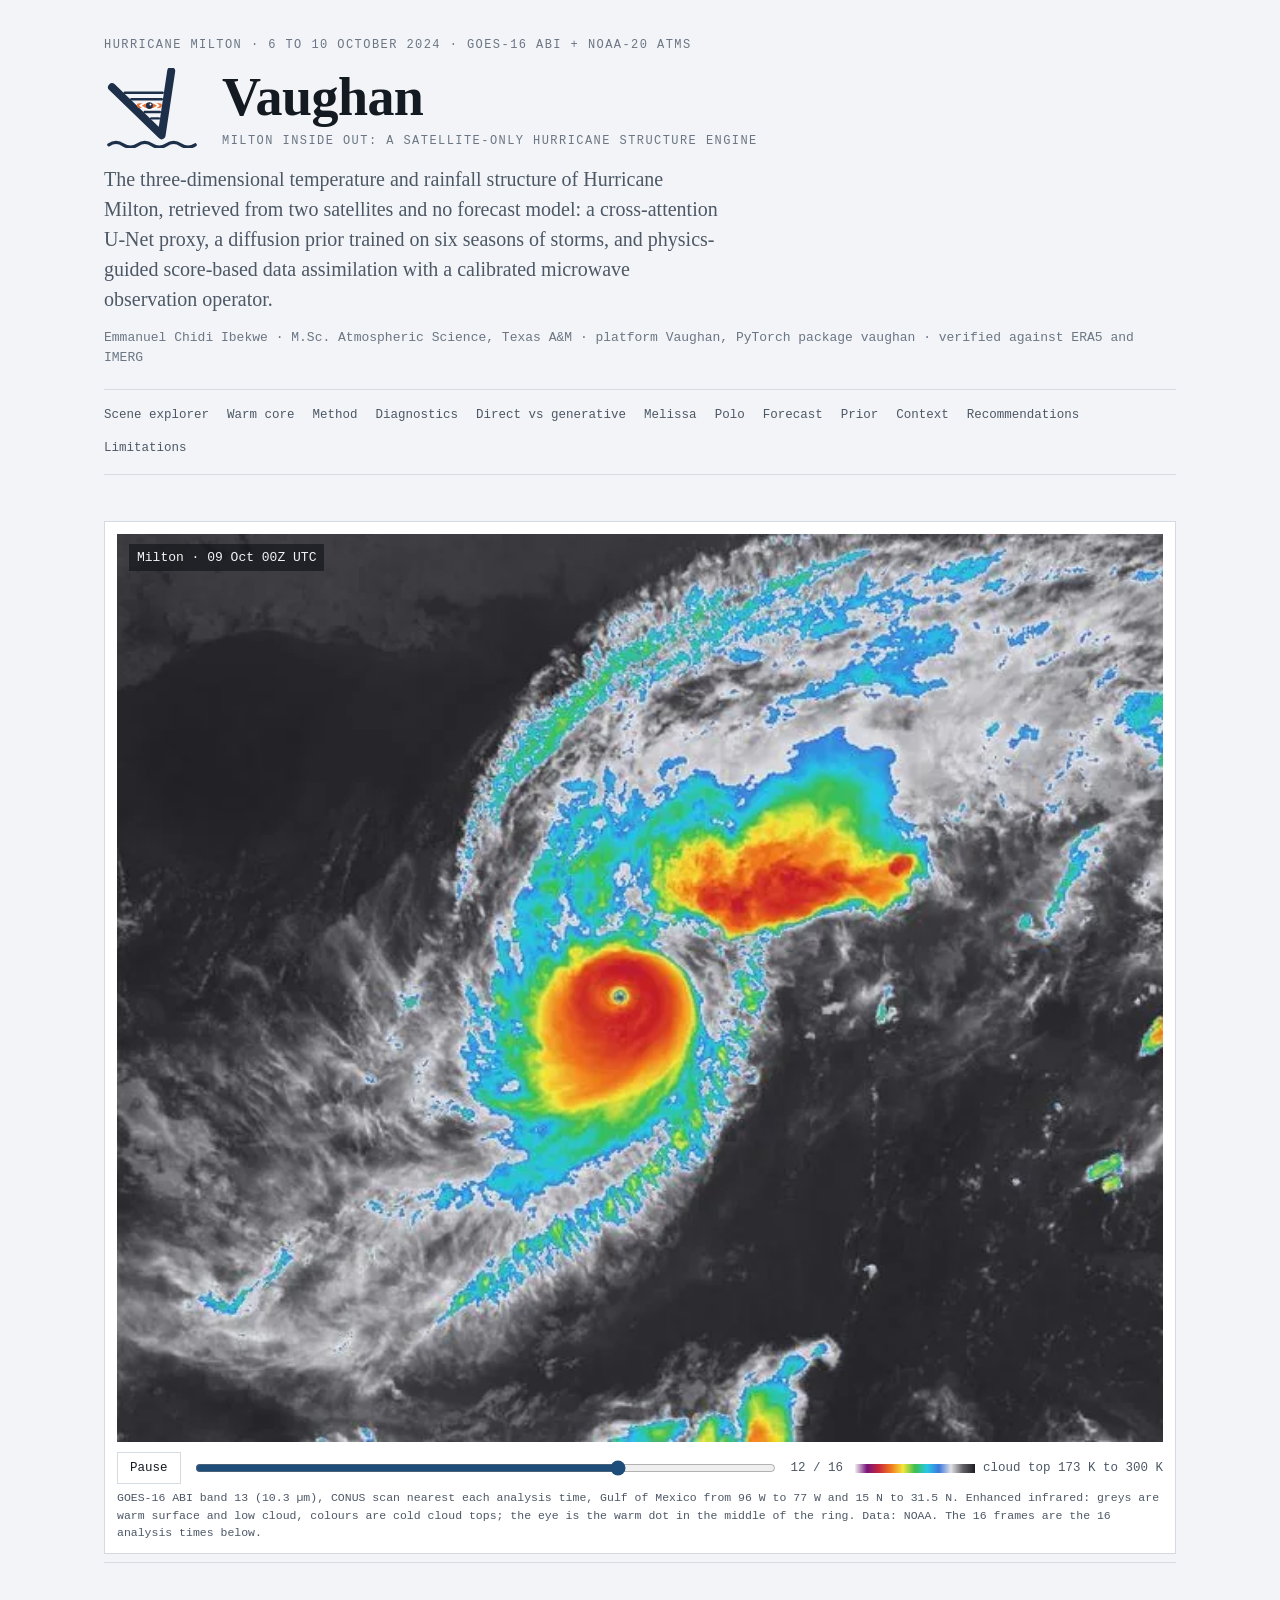
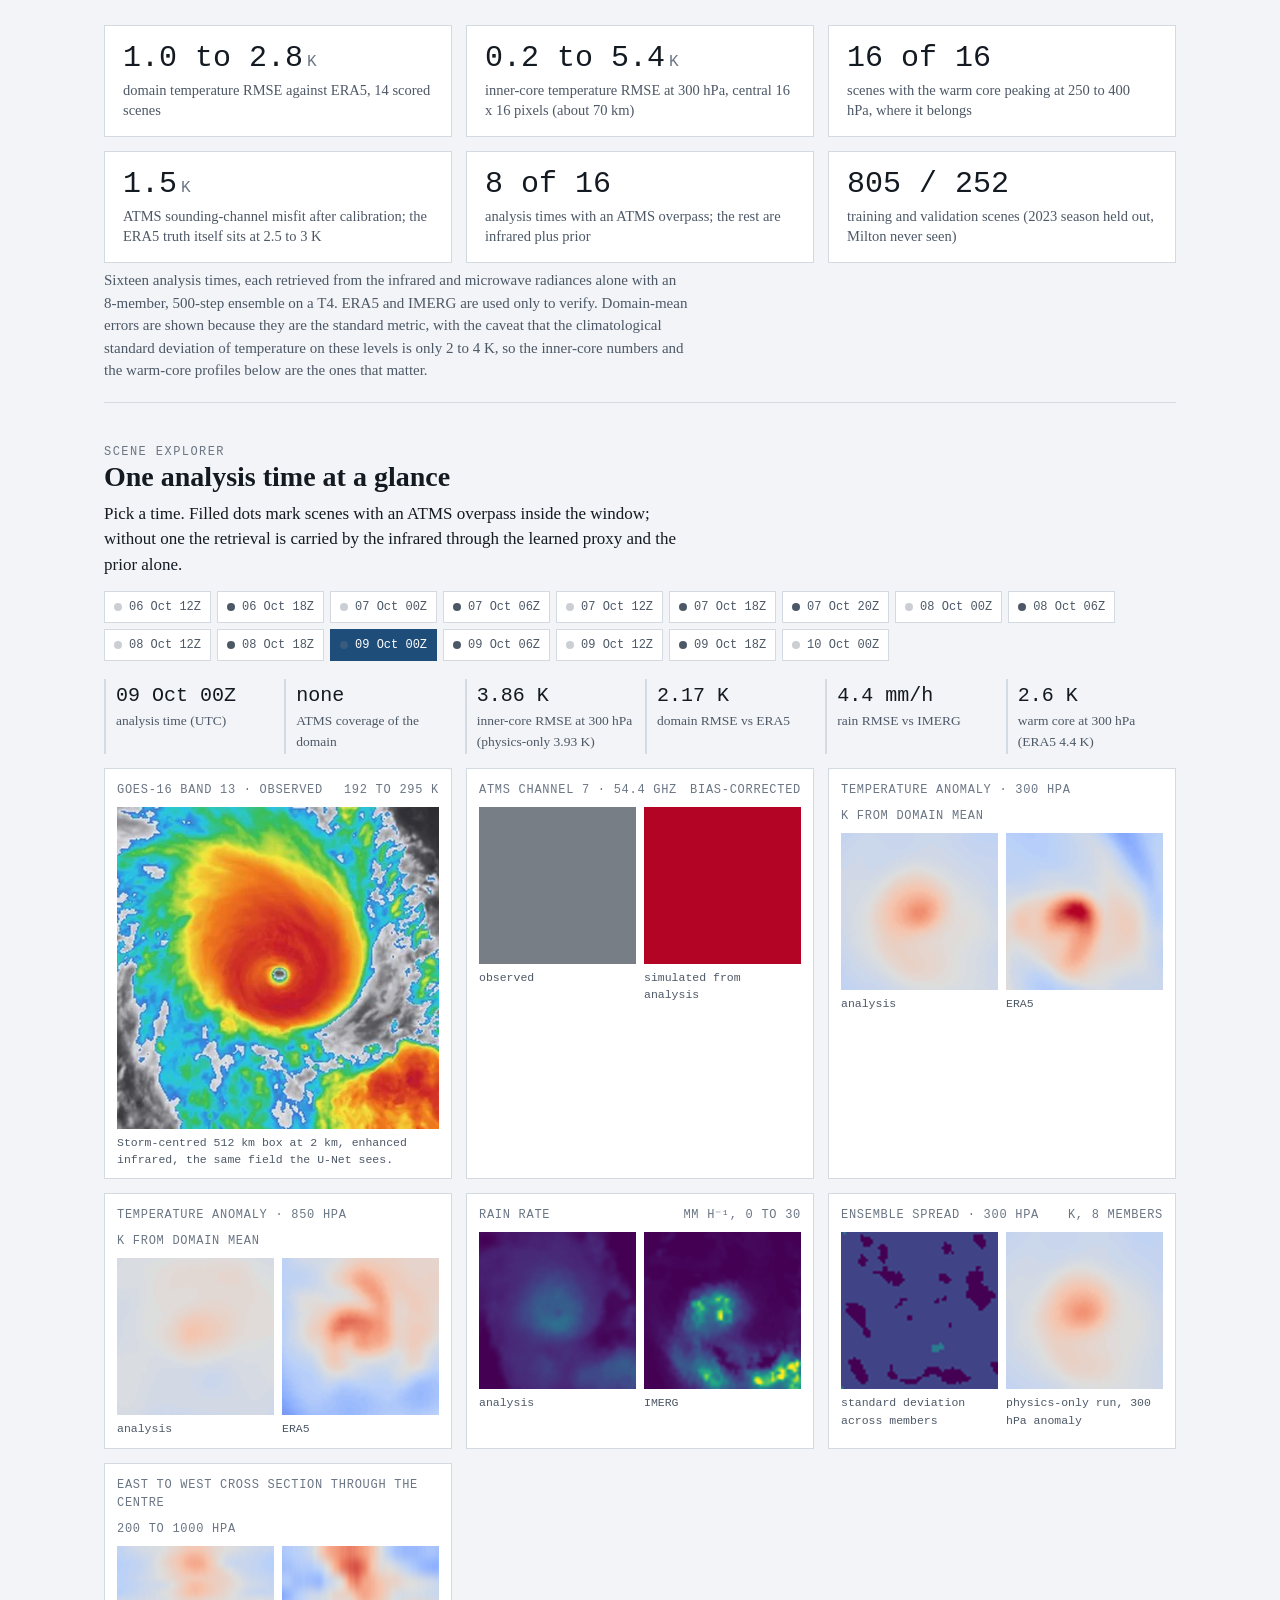
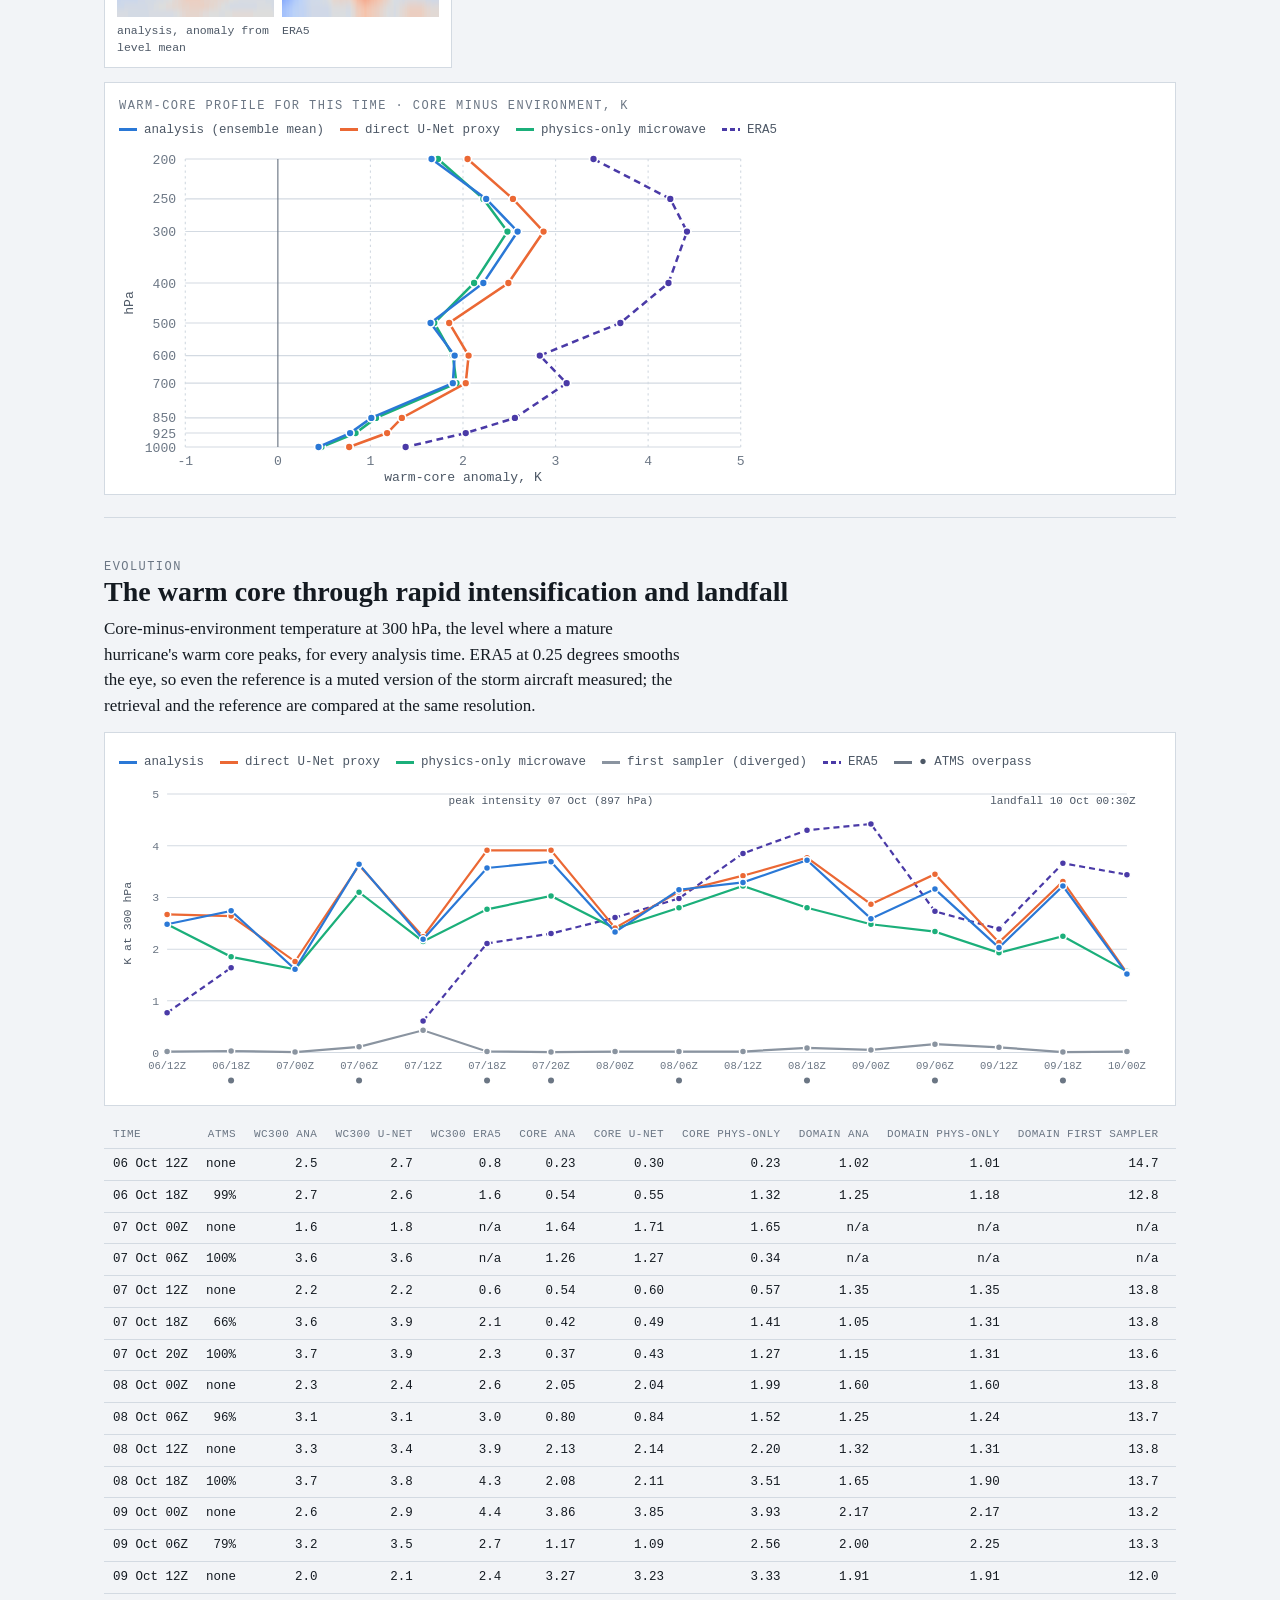
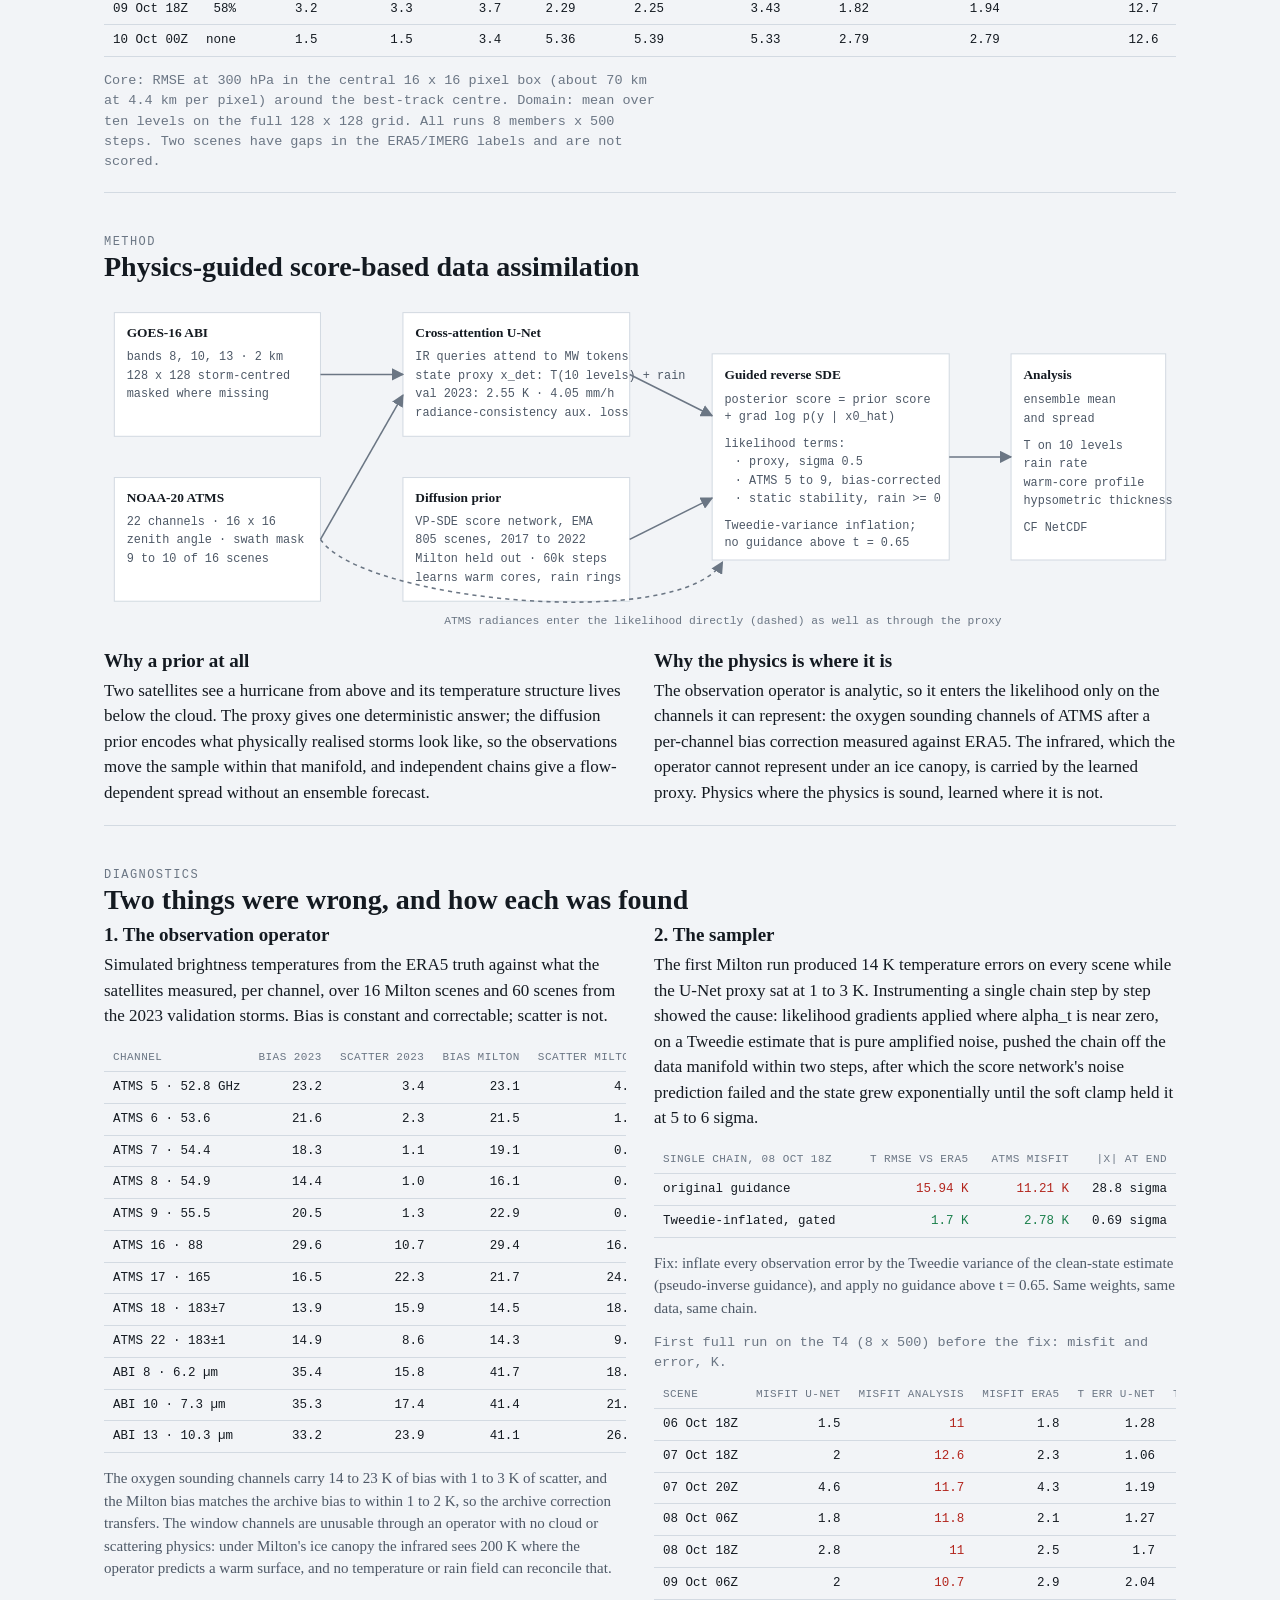
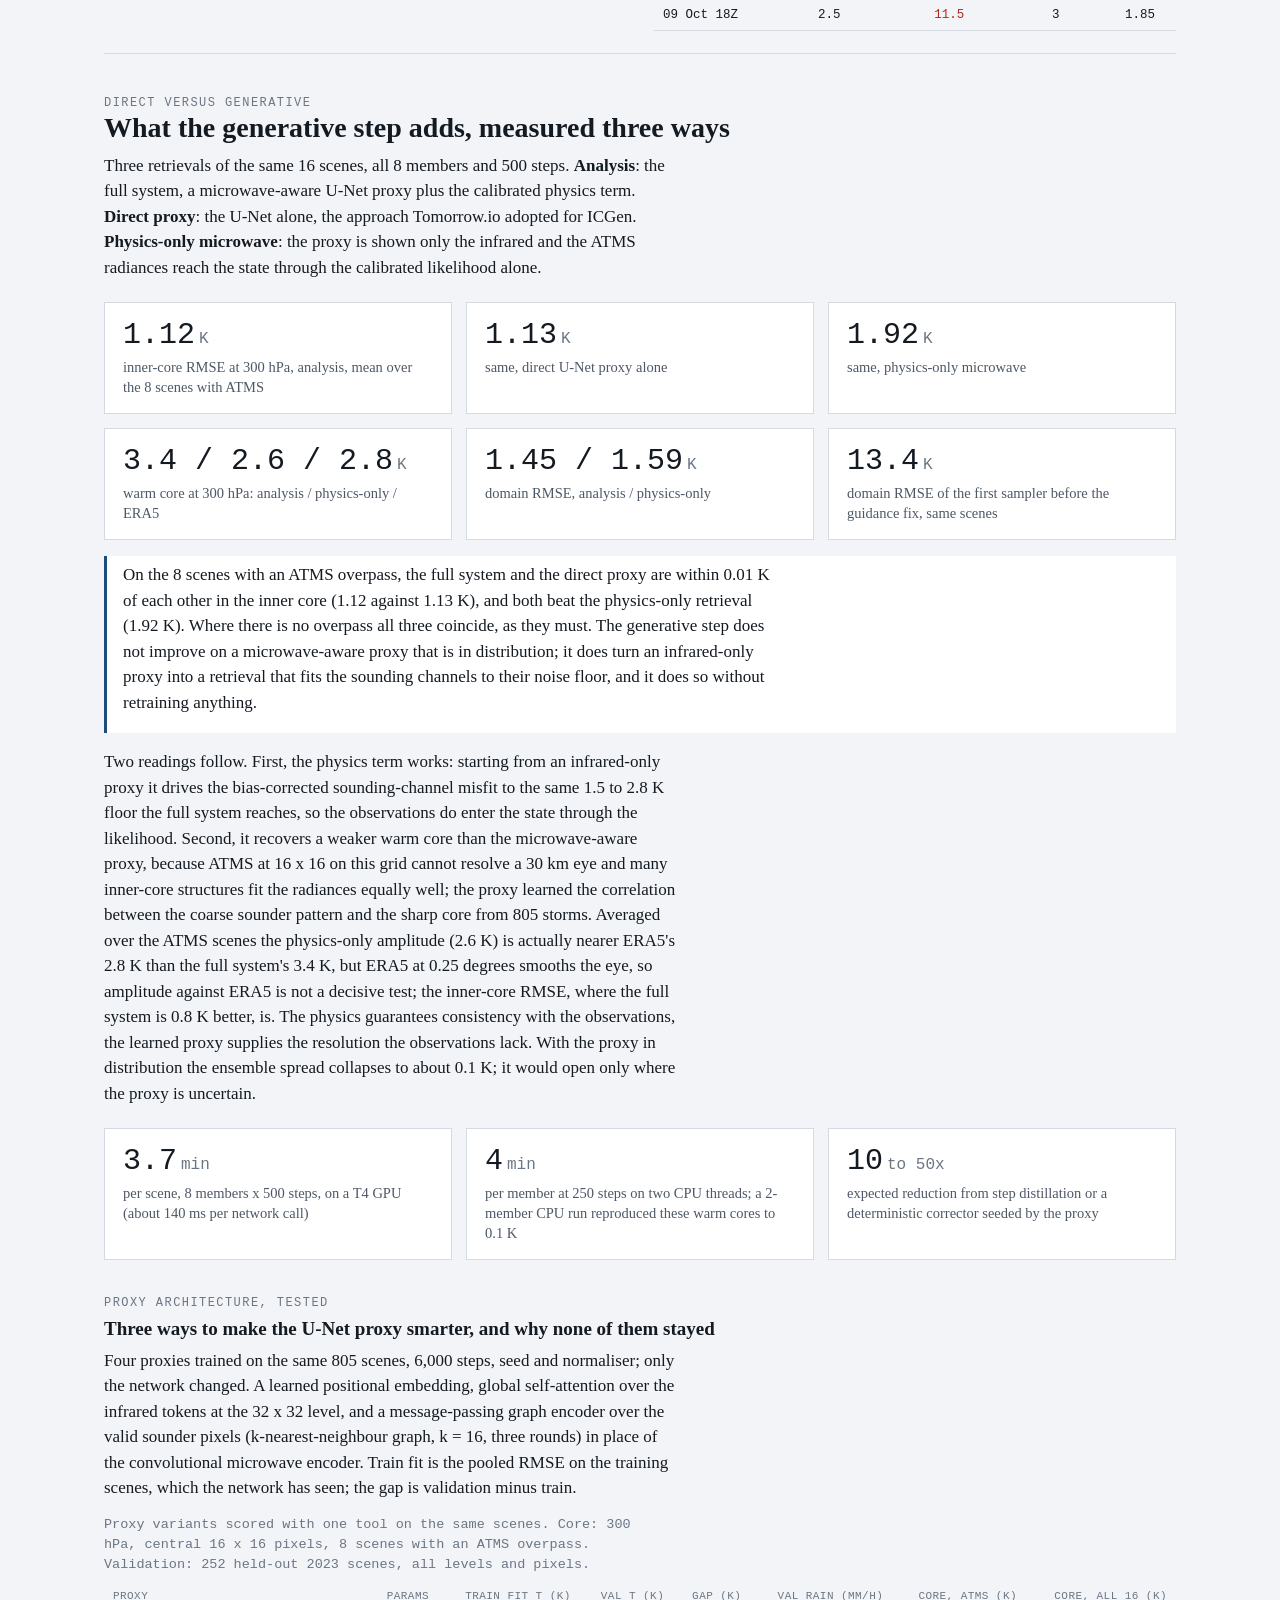
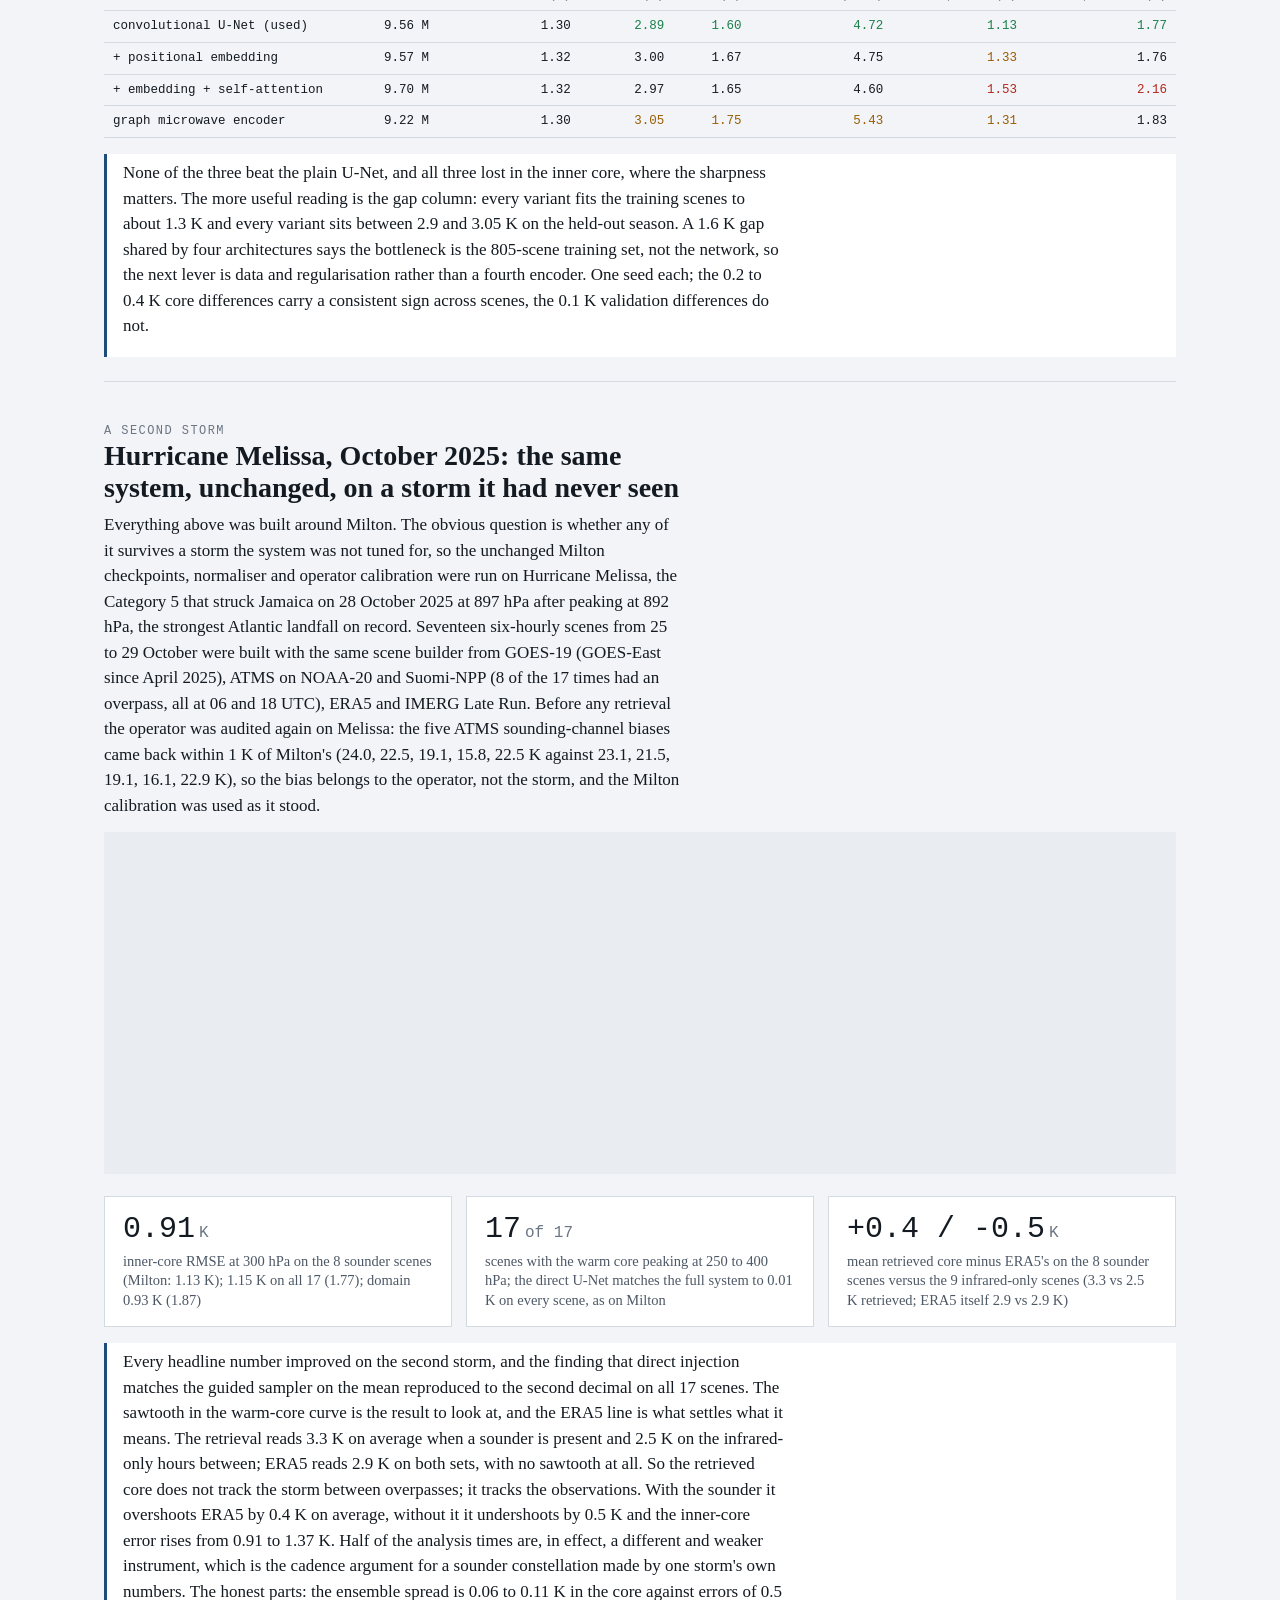
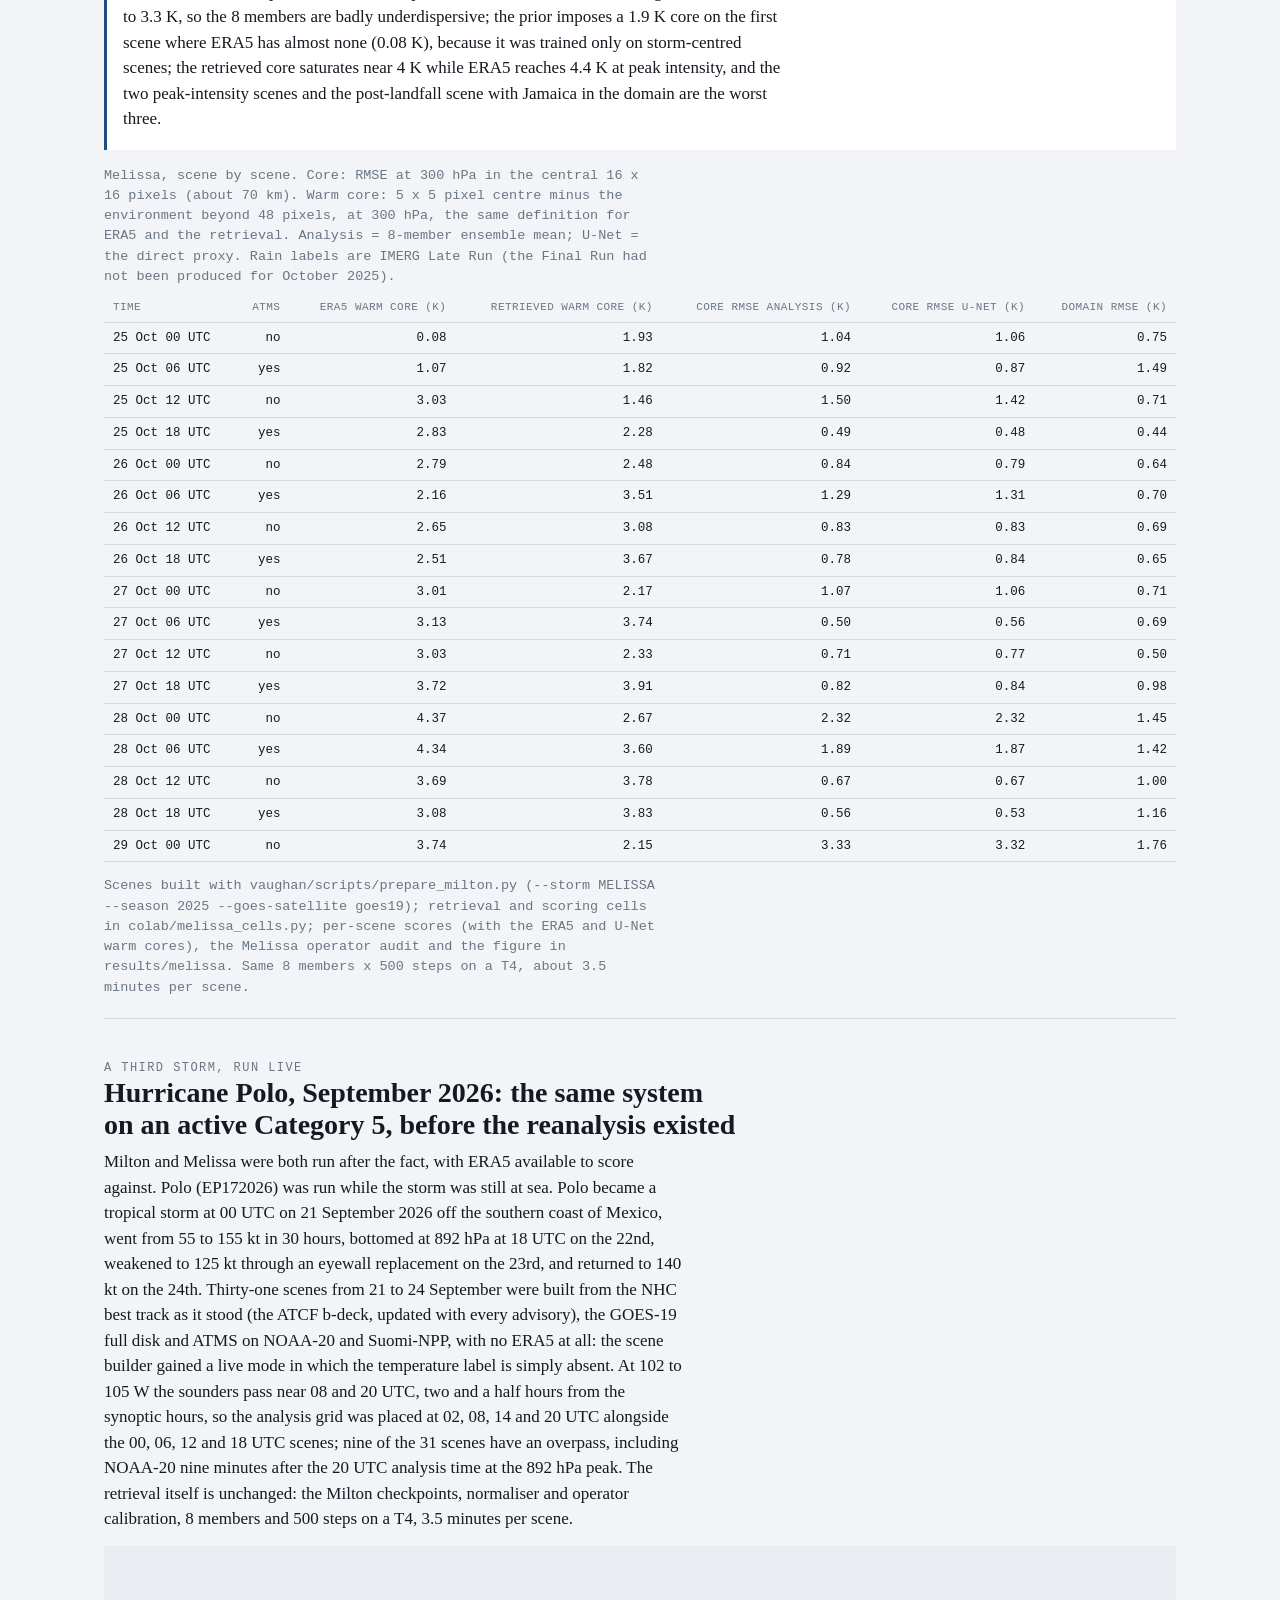
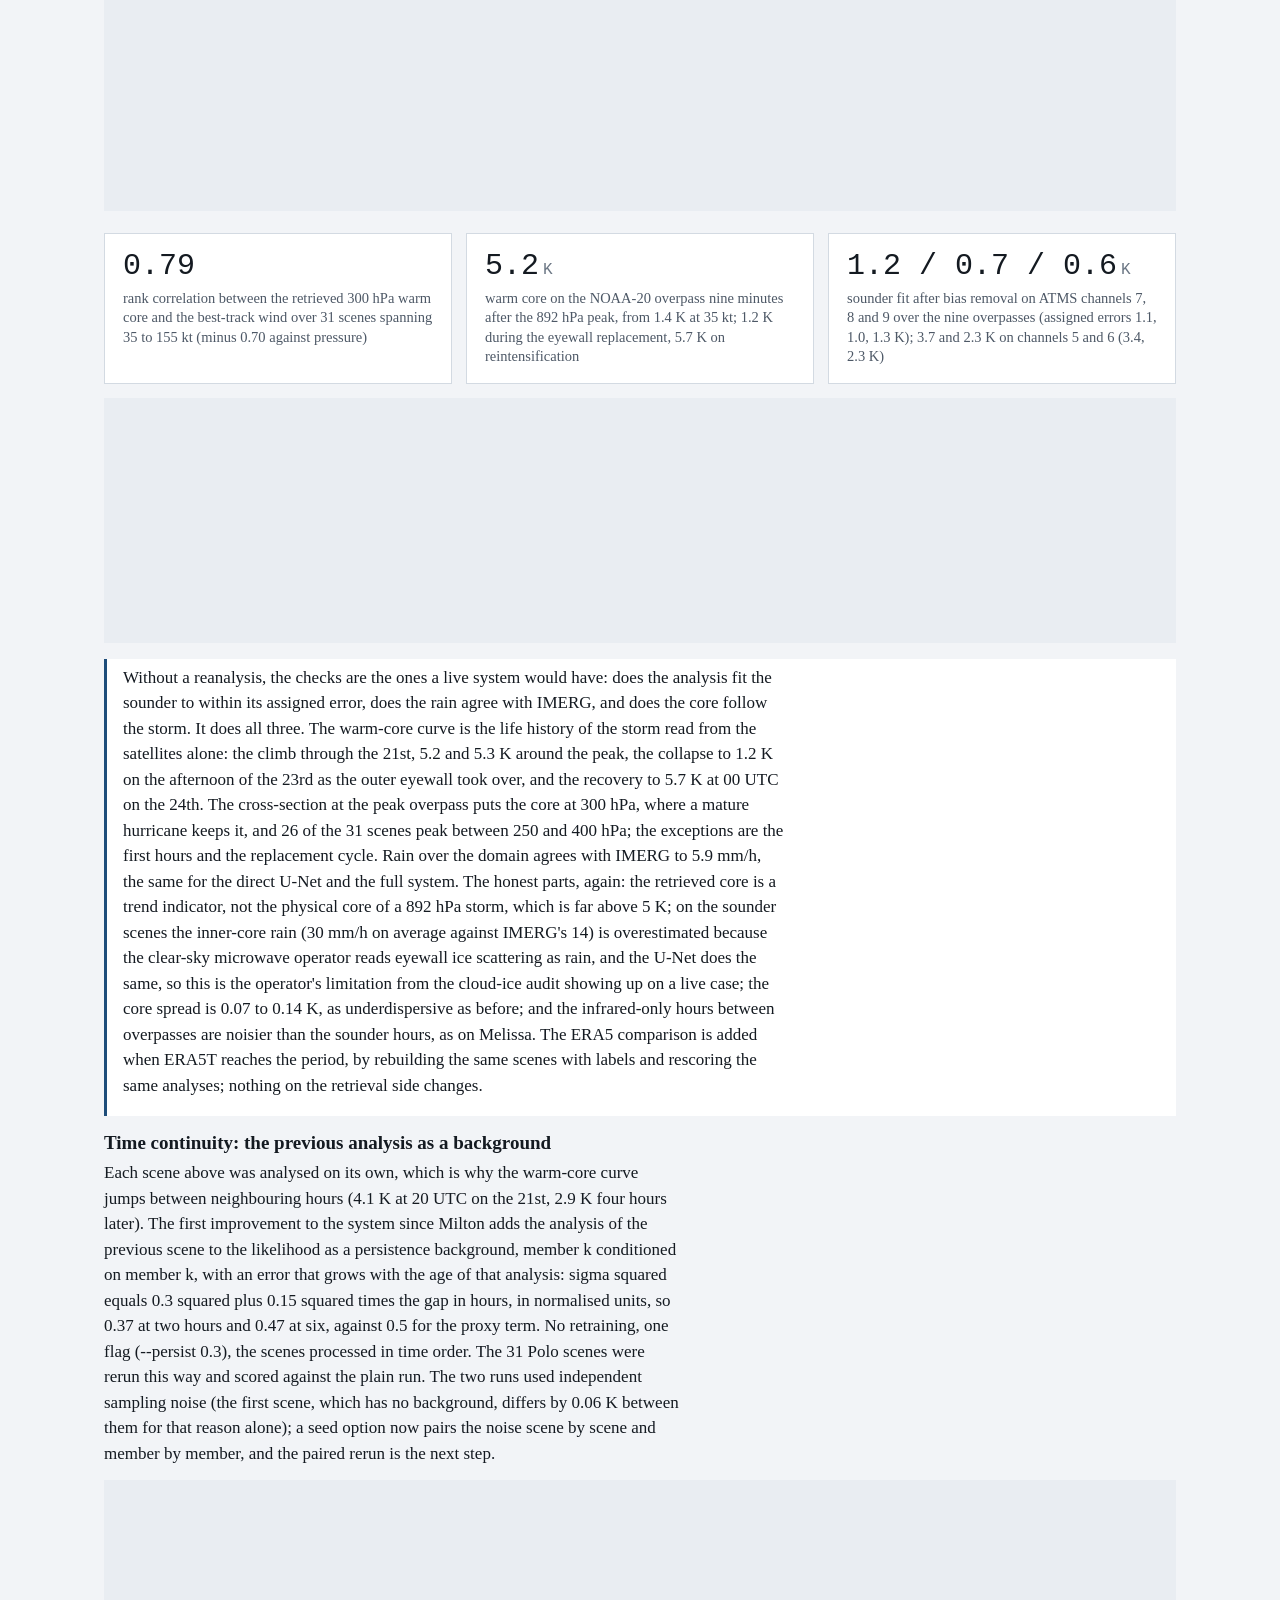
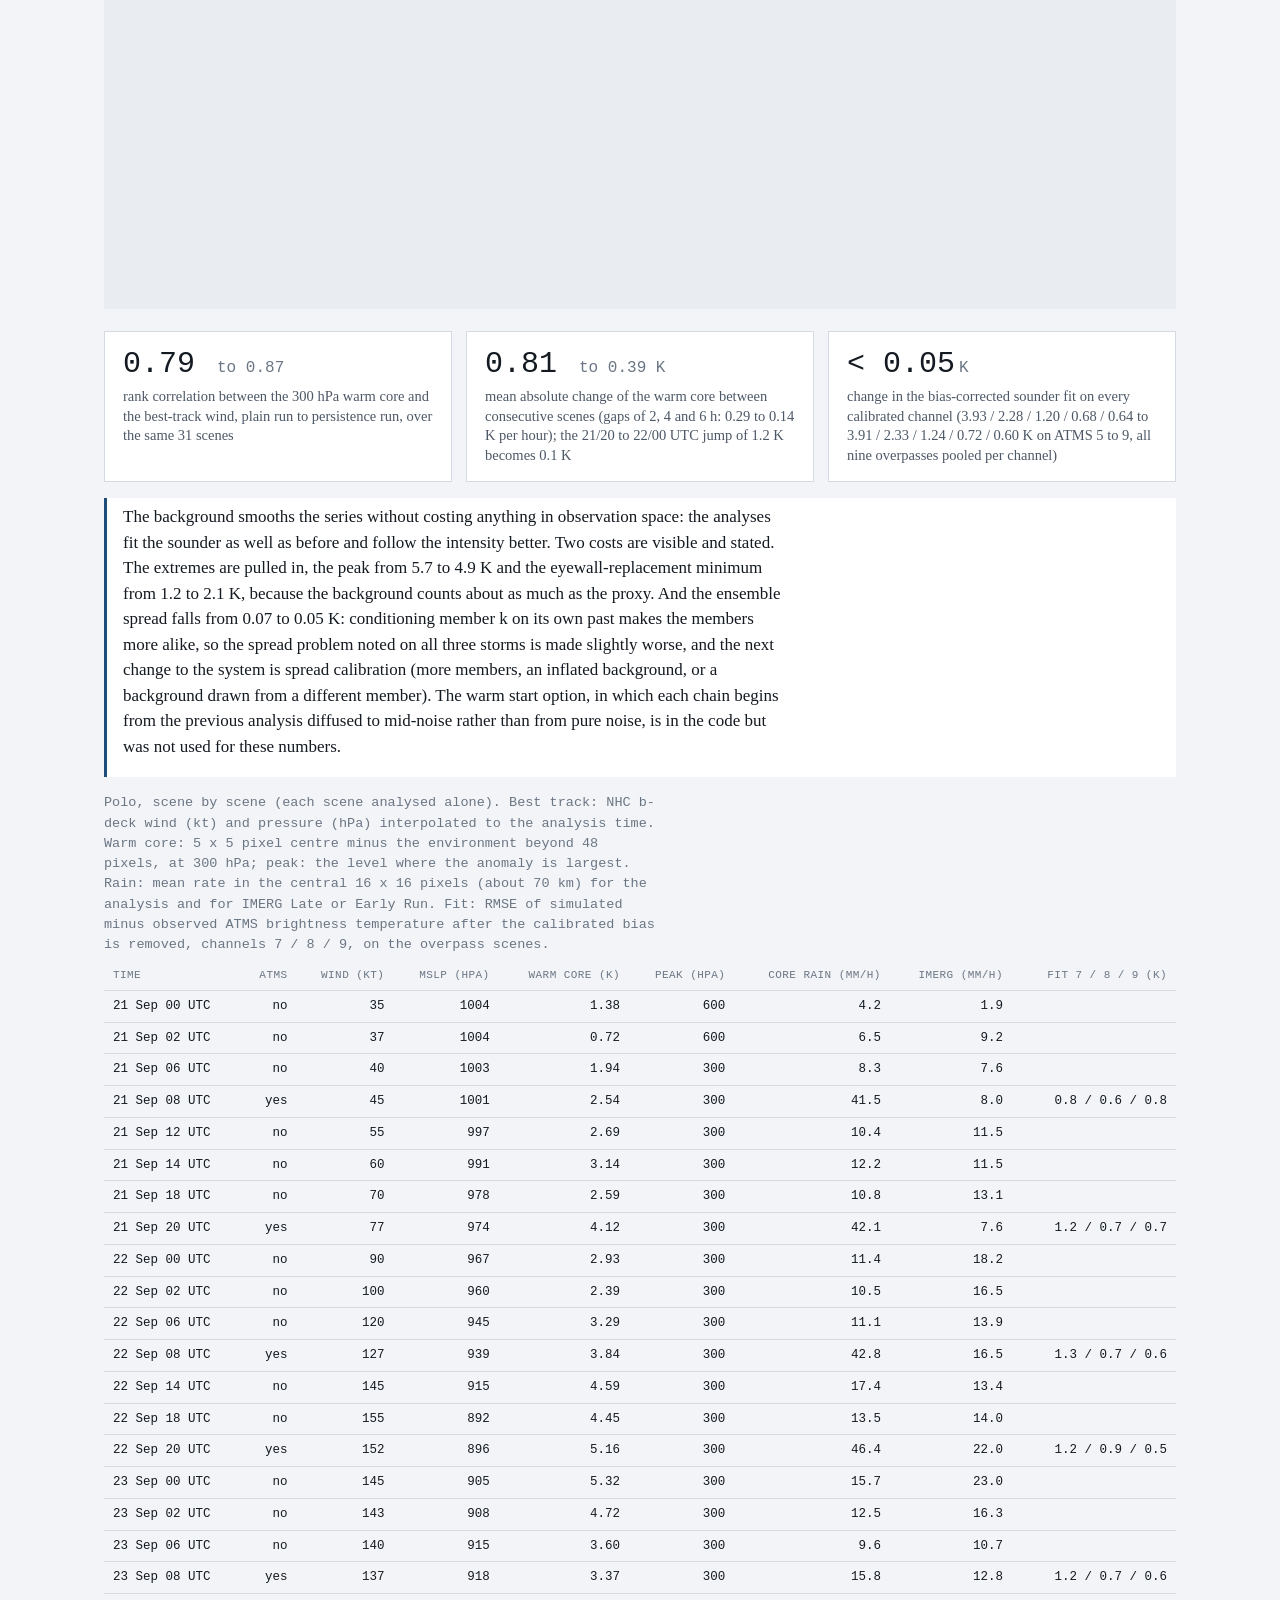
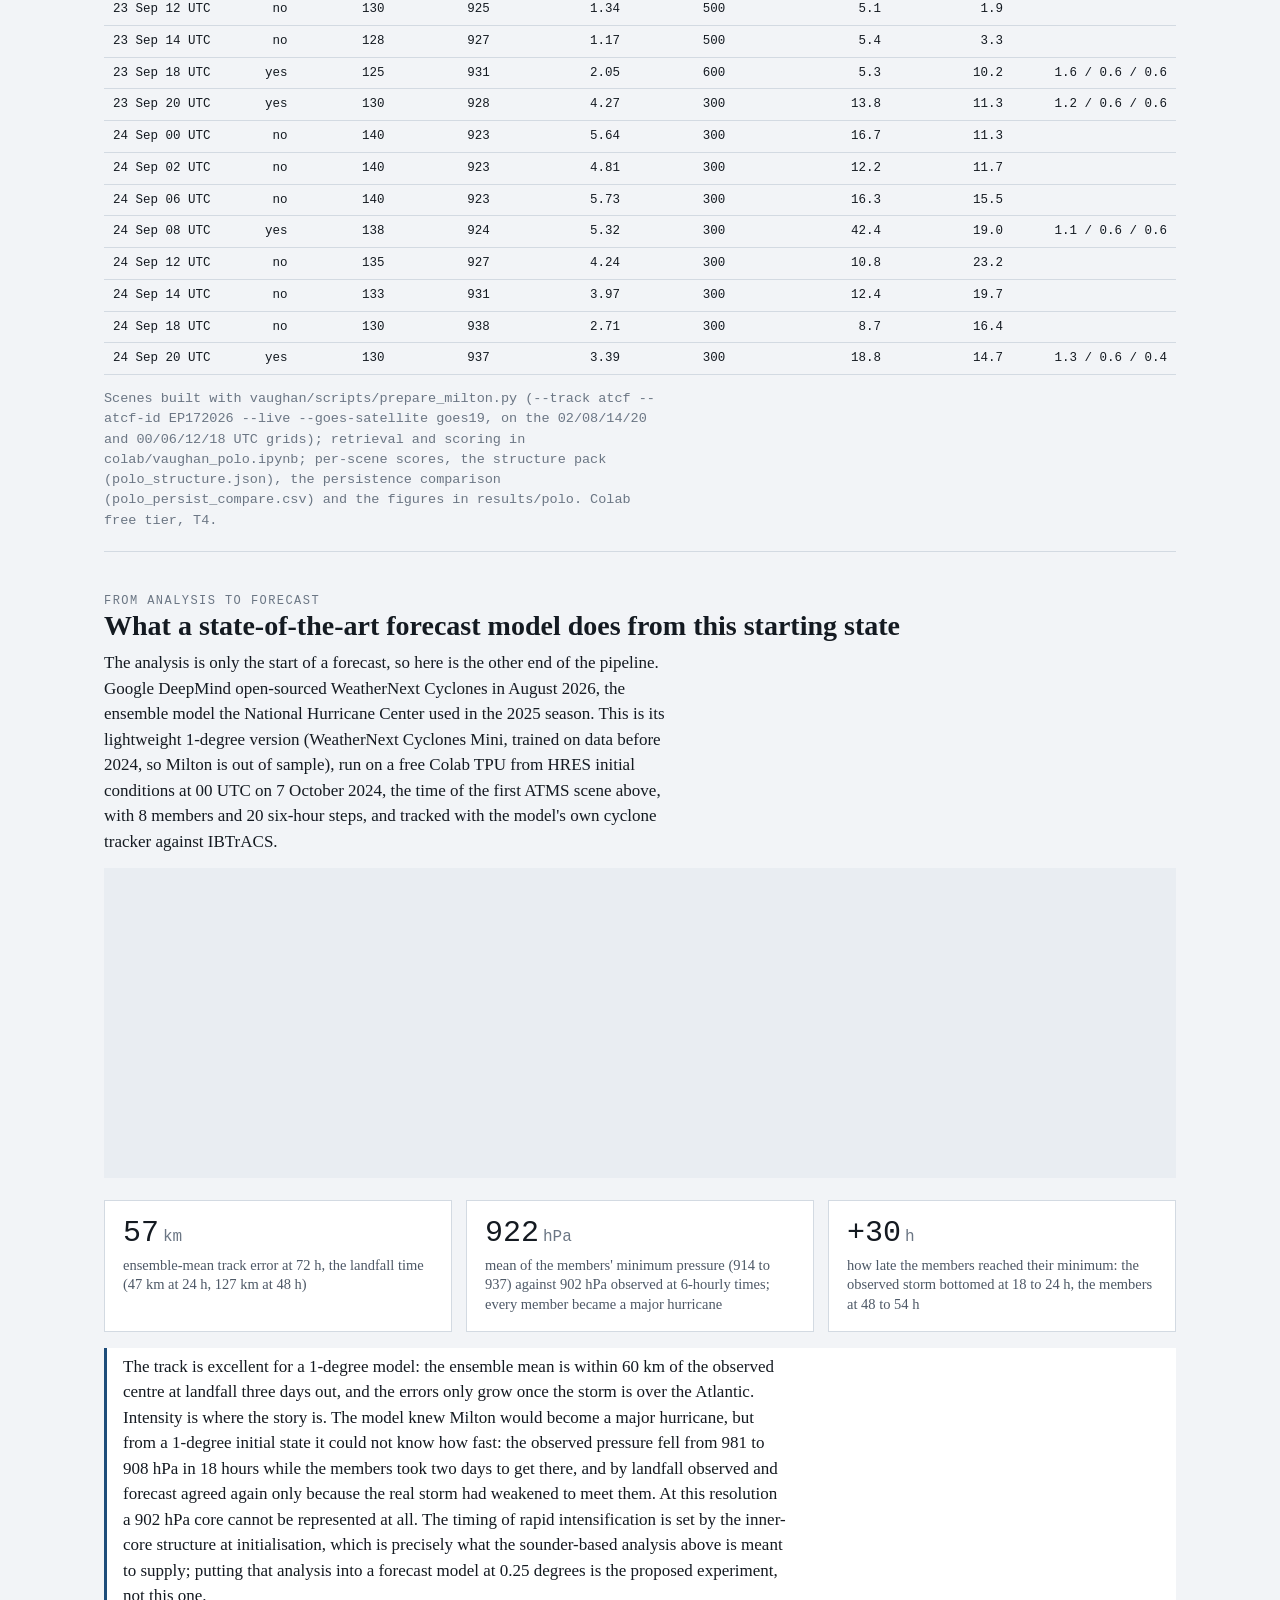
==== commit 5140bc6a: "Persistence: seed control for paired runs, sequence guards, statistic relabeled (review of 28 Sept)" ====
--- a/dashboard/index.html
+++ b/dashboard/index.html
@@ -221,12 +221,12 @@
   <figure class="fig"><img src="img/polo_structure.webp" width="2940" height="672" loading="lazy" decoding="async" alt="Polo at 20 UTC on 22 September: observed GOES-19 channel 13, the retrieved 300 hPa temperature anomaly, the retrieved rain with IMERG contours, and a west to east cross-section of the temperature anomaly"></figure>
   <div class="callout"><p>Without a reanalysis, the checks are the ones a live system would have: does the analysis fit the sounder to within its assigned error, does the rain agree with IMERG, and does the core follow the storm. It does all three. The warm-core curve is the life history of the storm read from the satellites alone: the climb through the 21st, 5.2 and 5.3 K around the peak, the collapse to 1.2 K on the afternoon of the 23rd as the outer eyewall took over, and the recovery to 5.7 K at 00 UTC on the 24th. The cross-section at the peak overpass puts the core at 300 hPa, where a mature hurricane keeps it, and 26 of the 31 scenes peak between 250 and 400 hPa; the exceptions are the first hours and the replacement cycle. Rain over the domain agrees with IMERG to 5.9 mm/h, the same for the direct U-Net and the full system. The honest parts, again: the retrieved core is a trend indicator, not the physical core of a 892 hPa storm, which is far above 5 K; on the sounder scenes the inner-core rain (30 mm/h on average against IMERG's 14) is overestimated because the clear-sky microwave operator reads eyewall ice scattering as rain, and the U-Net does the same, so this is the operator's limitation from the cloud-ice audit showing up on a live case; the core spread is 0.07 to 0.14 K, as underdispersive as before; and the infrared-only hours between overpasses are noisier than the sounder hours, as on Melissa. The ERA5 comparison is added when ERA5T reaches the period, by rebuilding the same scenes with labels and rescoring the same analyses; nothing on the retrieval side changes.</p></div>
   <h3>Time continuity: the previous analysis as a background</h3>
-  <p>Each scene above was analysed on its own, which is why the warm-core curve jumps between neighbouring hours (4.1 K at 20 UTC on the 21st, 2.9 K four hours later). The first improvement to the system since Milton adds the analysis of the previous scene to the likelihood as a persistence background, member k conditioned on member k, with an error that grows with the age of that analysis: sigma squared equals 0.3 squared plus 0.15 squared times the gap in hours, in normalised units, so 0.37 at two hours and 0.47 at six, against 0.5 for the proxy term. No retraining, one flag (--persist 0.3), the scenes processed in time order. The 31 Polo scenes were rerun this way and scored against the plain run.</p>
+  <p>Each scene above was analysed on its own, which is why the warm-core curve jumps between neighbouring hours (4.1 K at 20 UTC on the 21st, 2.9 K four hours later). The first improvement to the system since Milton adds the analysis of the previous scene to the likelihood as a persistence background, member k conditioned on member k, with an error that grows with the age of that analysis: sigma squared equals 0.3 squared plus 0.15 squared times the gap in hours, in normalised units, so 0.37 at two hours and 0.47 at six, against 0.5 for the proxy term. No retraining, one flag (--persist 0.3), the scenes processed in time order. The 31 Polo scenes were rerun this way and scored against the plain run. The two runs used independent sampling noise (the first scene, which has no background, differs by 0.06 K between them for that reason alone); a seed option now pairs the noise scene by scene and member by member, and the paired rerun is the next step.</p>
   <figure class="fig"><img src="img/polo_persist.webp" width="1350" height="540" loading="lazy" decoding="async" alt="Polo 300 hPa warm core through time: each scene analysed alone in grey, with the previous analysis as background in red, and the best-track wind dashed"></figure>
   <div class="tiles">
     <div class="tile"><div class="n">0.79 <span class="u">to 0.87</span></div><div class="l">rank correlation between the 300 hPa warm core and the best-track wind, plain run to persistence run, over the same 31 scenes</div></div>
-    <div class="tile"><div class="n">0.81 <span class="u">to 0.39 K</span></div><div class="l">mean absolute change of the warm core between consecutive scenes; the 21/20 to 22/00 UTC jump of 1.2 K becomes 0.1 K</div></div>
-    <div class="tile"><div class="n">&lt; 0.05<span class="u">K</span></div><div class="l">change in the bias-corrected sounder fit on every calibrated channel (3.93 / 2.28 / 1.20 / 0.68 / 0.64 to 3.91 / 2.33 / 1.24 / 0.72 / 0.60 K on ATMS 5 to 9)</div></div>
+    <div class="tile"><div class="n">0.81 <span class="u">to 0.39 K</span></div><div class="l">mean absolute change of the warm core between consecutive scenes (gaps of 2, 4 and 6 h: 0.29 to 0.14 K per hour); the 21/20 to 22/00 UTC jump of 1.2 K becomes 0.1 K</div></div>
+    <div class="tile"><div class="n">&lt; 0.05<span class="u">K</span></div><div class="l">change in the bias-corrected sounder fit on every calibrated channel (3.93 / 2.28 / 1.20 / 0.68 / 0.64 to 3.91 / 2.33 / 1.24 / 0.72 / 0.60 K on ATMS 5 to 9, all nine overpasses pooled per channel)</div></div>
   </div>
   <div class="callout"><p>The background smooths the series without costing anything in observation space: the analyses fit the sounder as well as before and follow the intensity better. Two costs are visible and stated. The extremes are pulled in, the peak from 5.7 to 4.9 K and the eyewall-replacement minimum from 1.2 to 2.1 K, because the background counts about as much as the proxy. And the ensemble spread falls from 0.07 to 0.05 K: conditioning member k on its own past makes the members more alike, so the spread problem noted on all three storms is made slightly worse, and the next change to the system is spread calibration (more members, an inflated background, or a background drawn from a different member). The warm start option, in which each chain begins from the previous analysis diffused to mid-noise rather than from pure noise, is in the code but was not used for these numbers.</p></div>
   <p class="fine tblcap">Polo, scene by scene (each scene analysed alone). Best track: NHC b-deck wind (kt) and pressure (hPa) interpolated to the analysis time. Warm core: 5 x 5 pixel centre minus the environment beyond 48 pixels, at 300 hPa; peak: the level where the anomaly is largest. Rain: mean rate in the central 16 x 16 pixels (about 70 km) for the analysis and for IMERG Late or Early Run. Fit: RMSE of simulated minus observed ATMS brightness temperature after the calibrated bias is removed, channels 7 / 8 / 9, on the overpass scenes.</p>
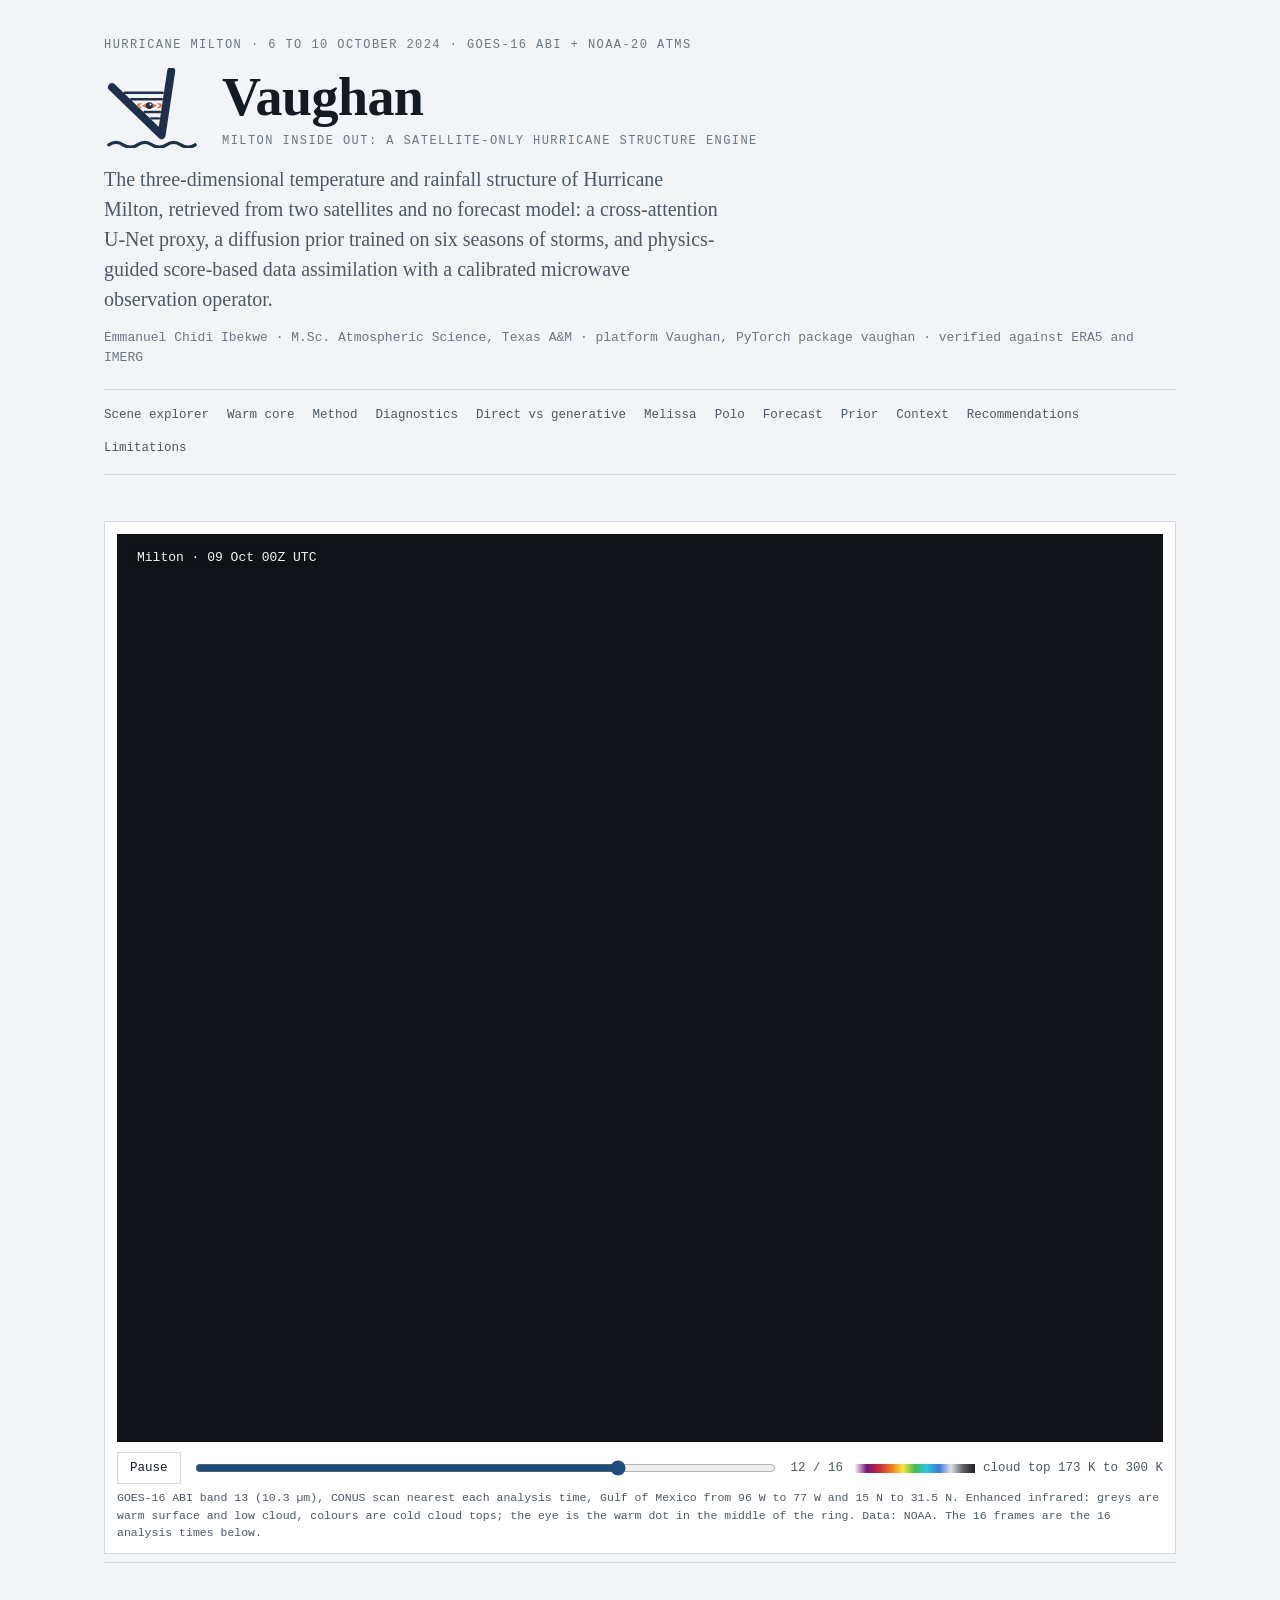
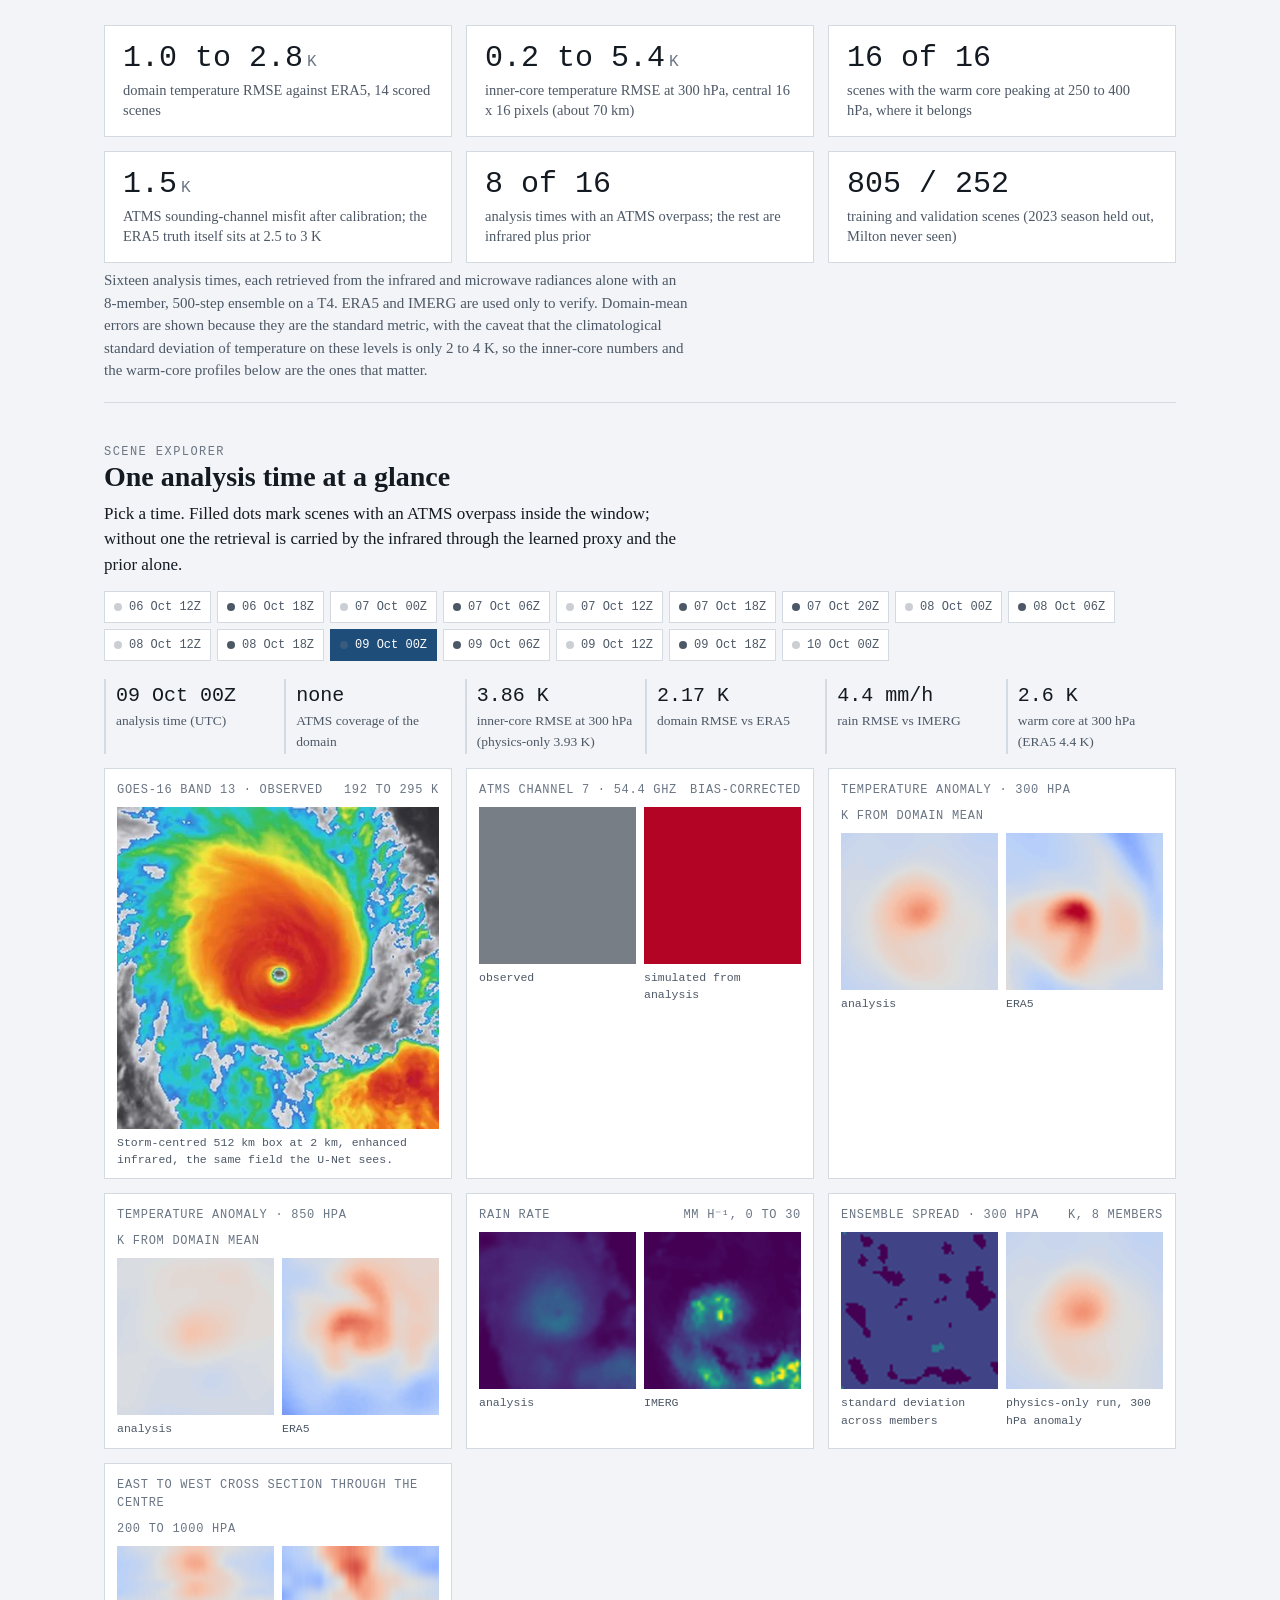
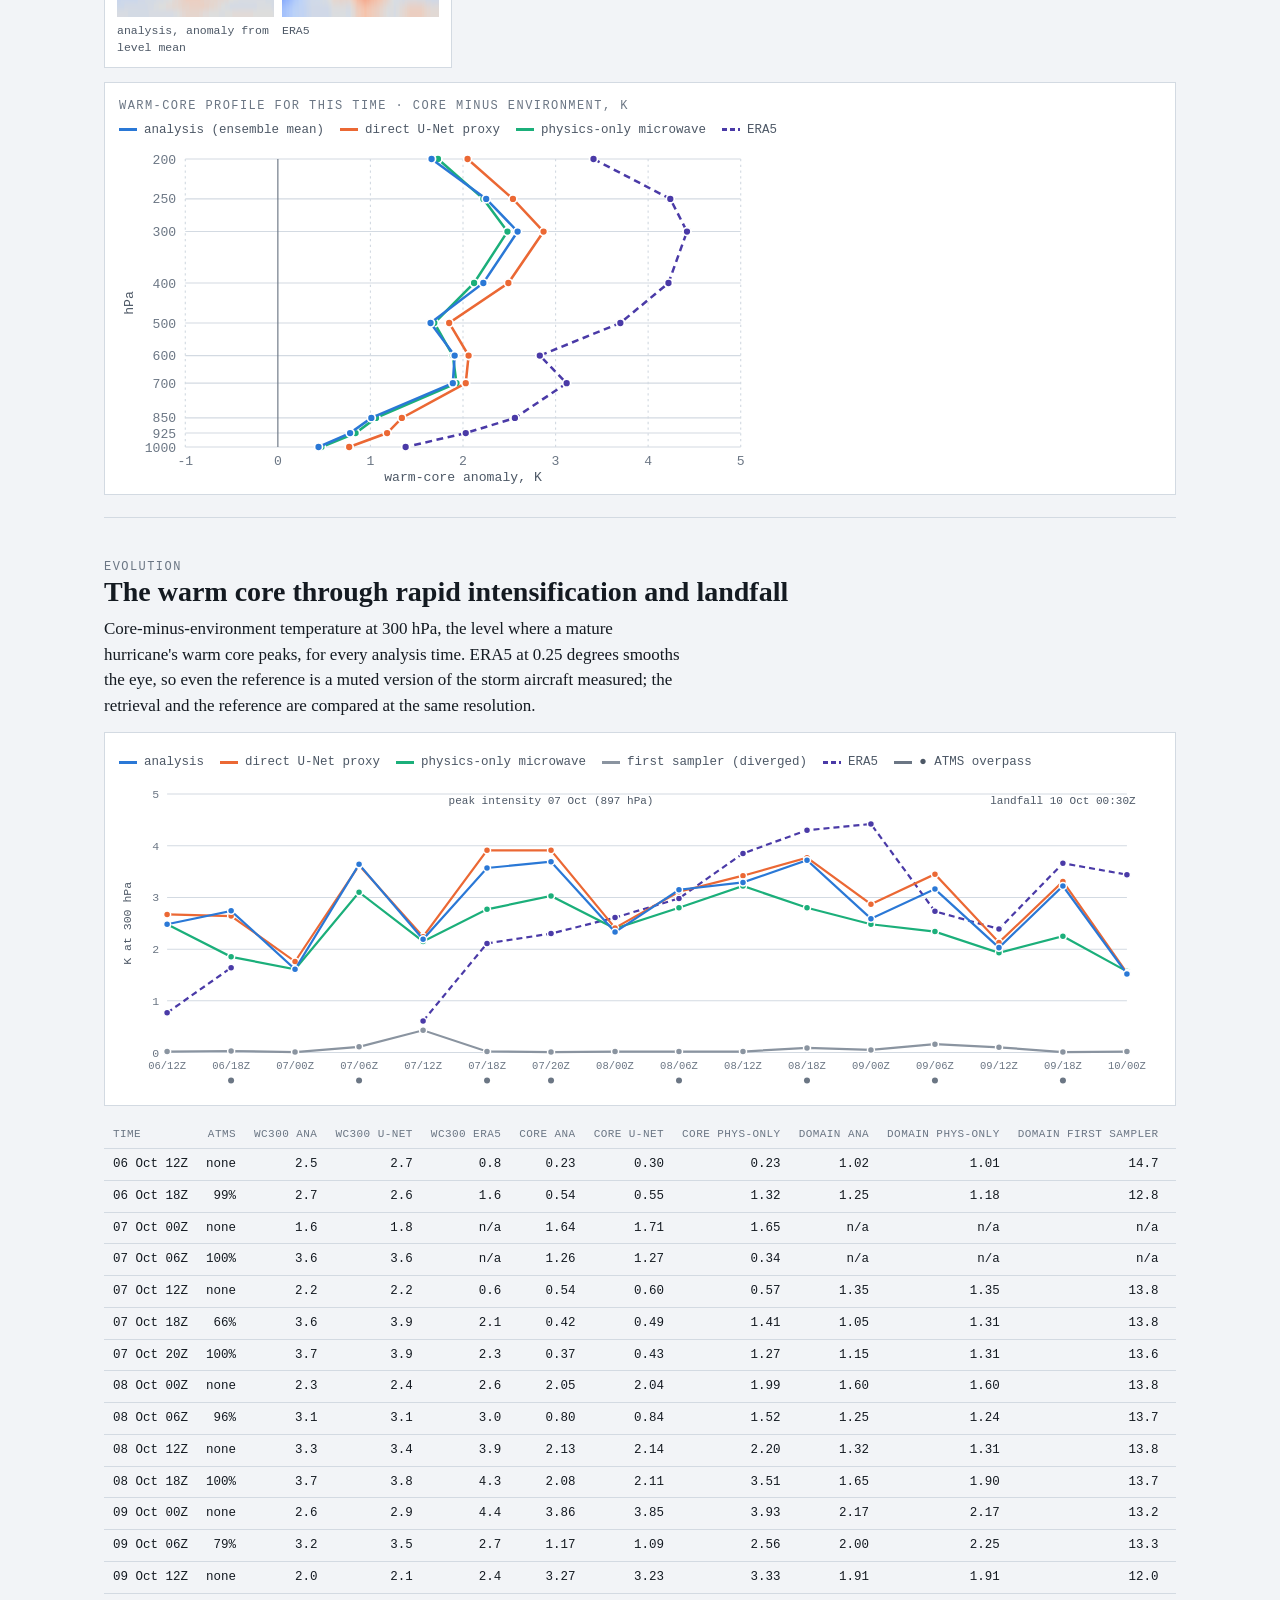
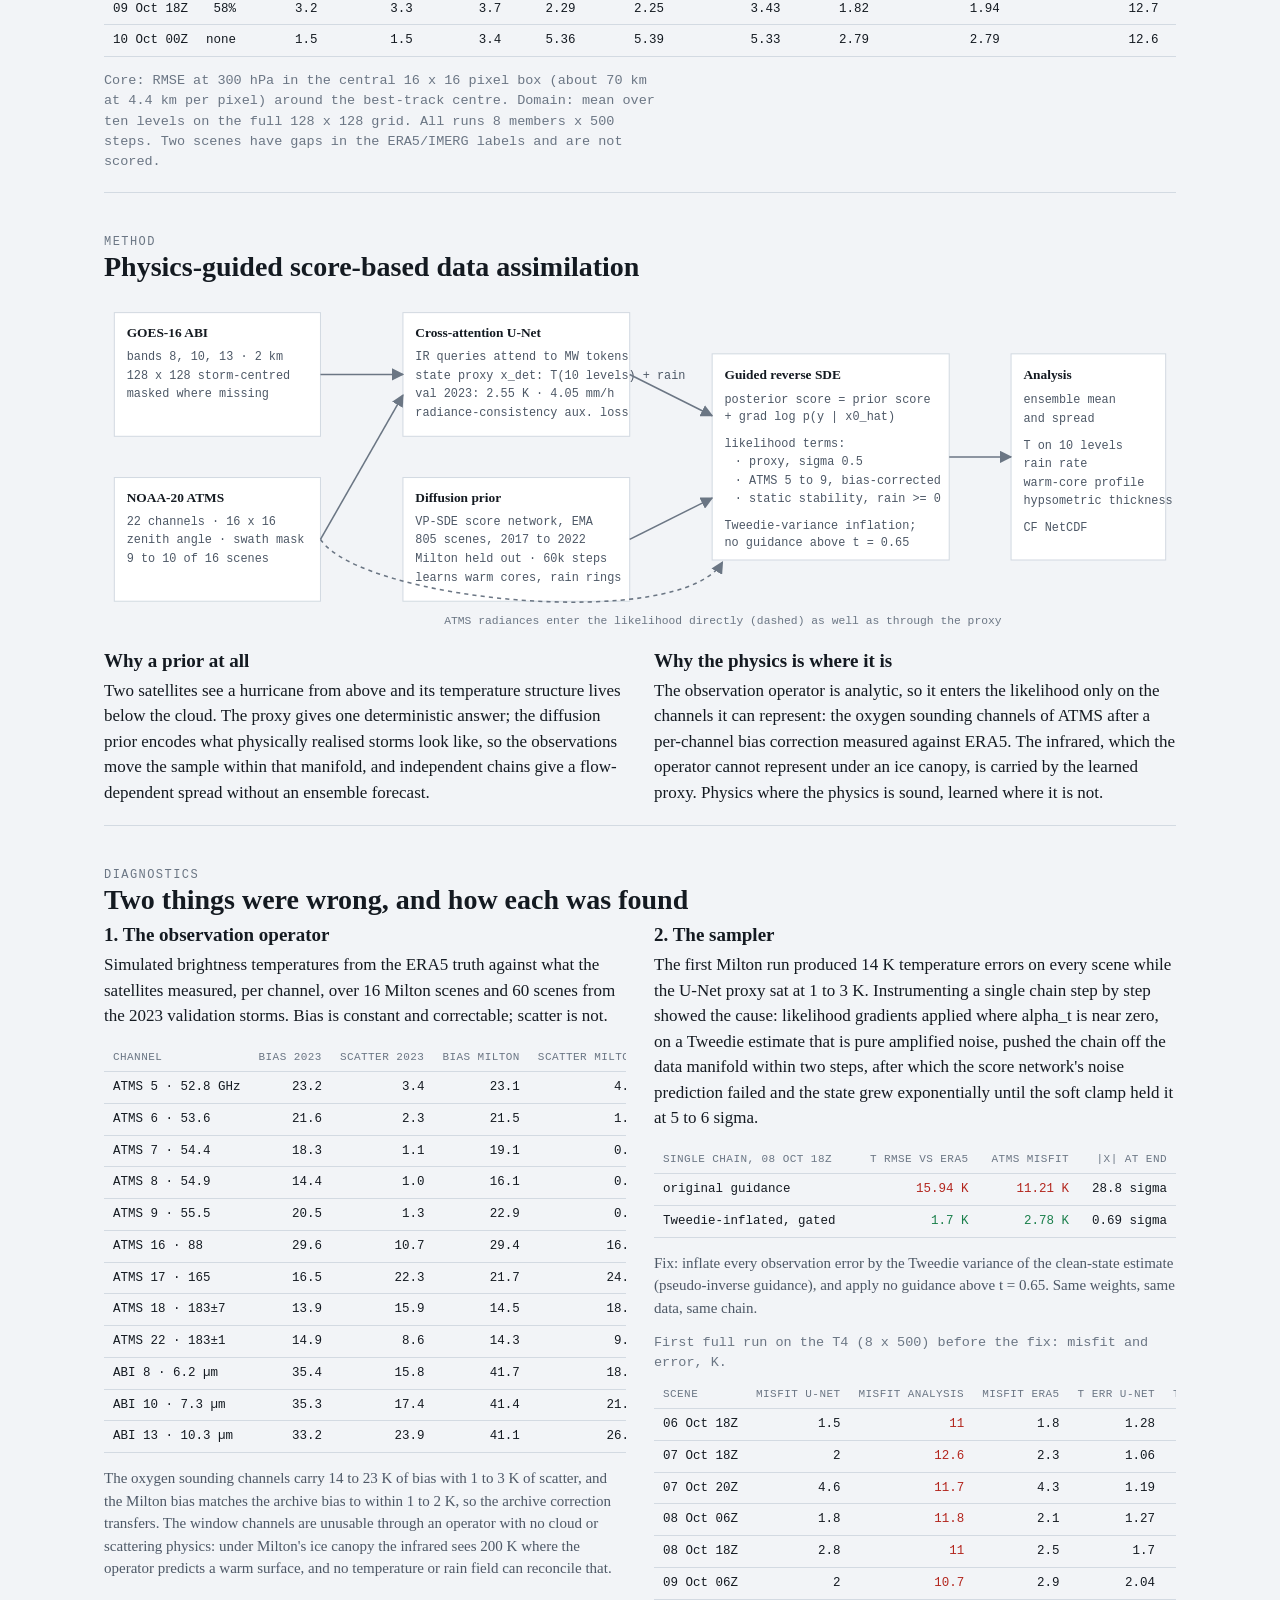
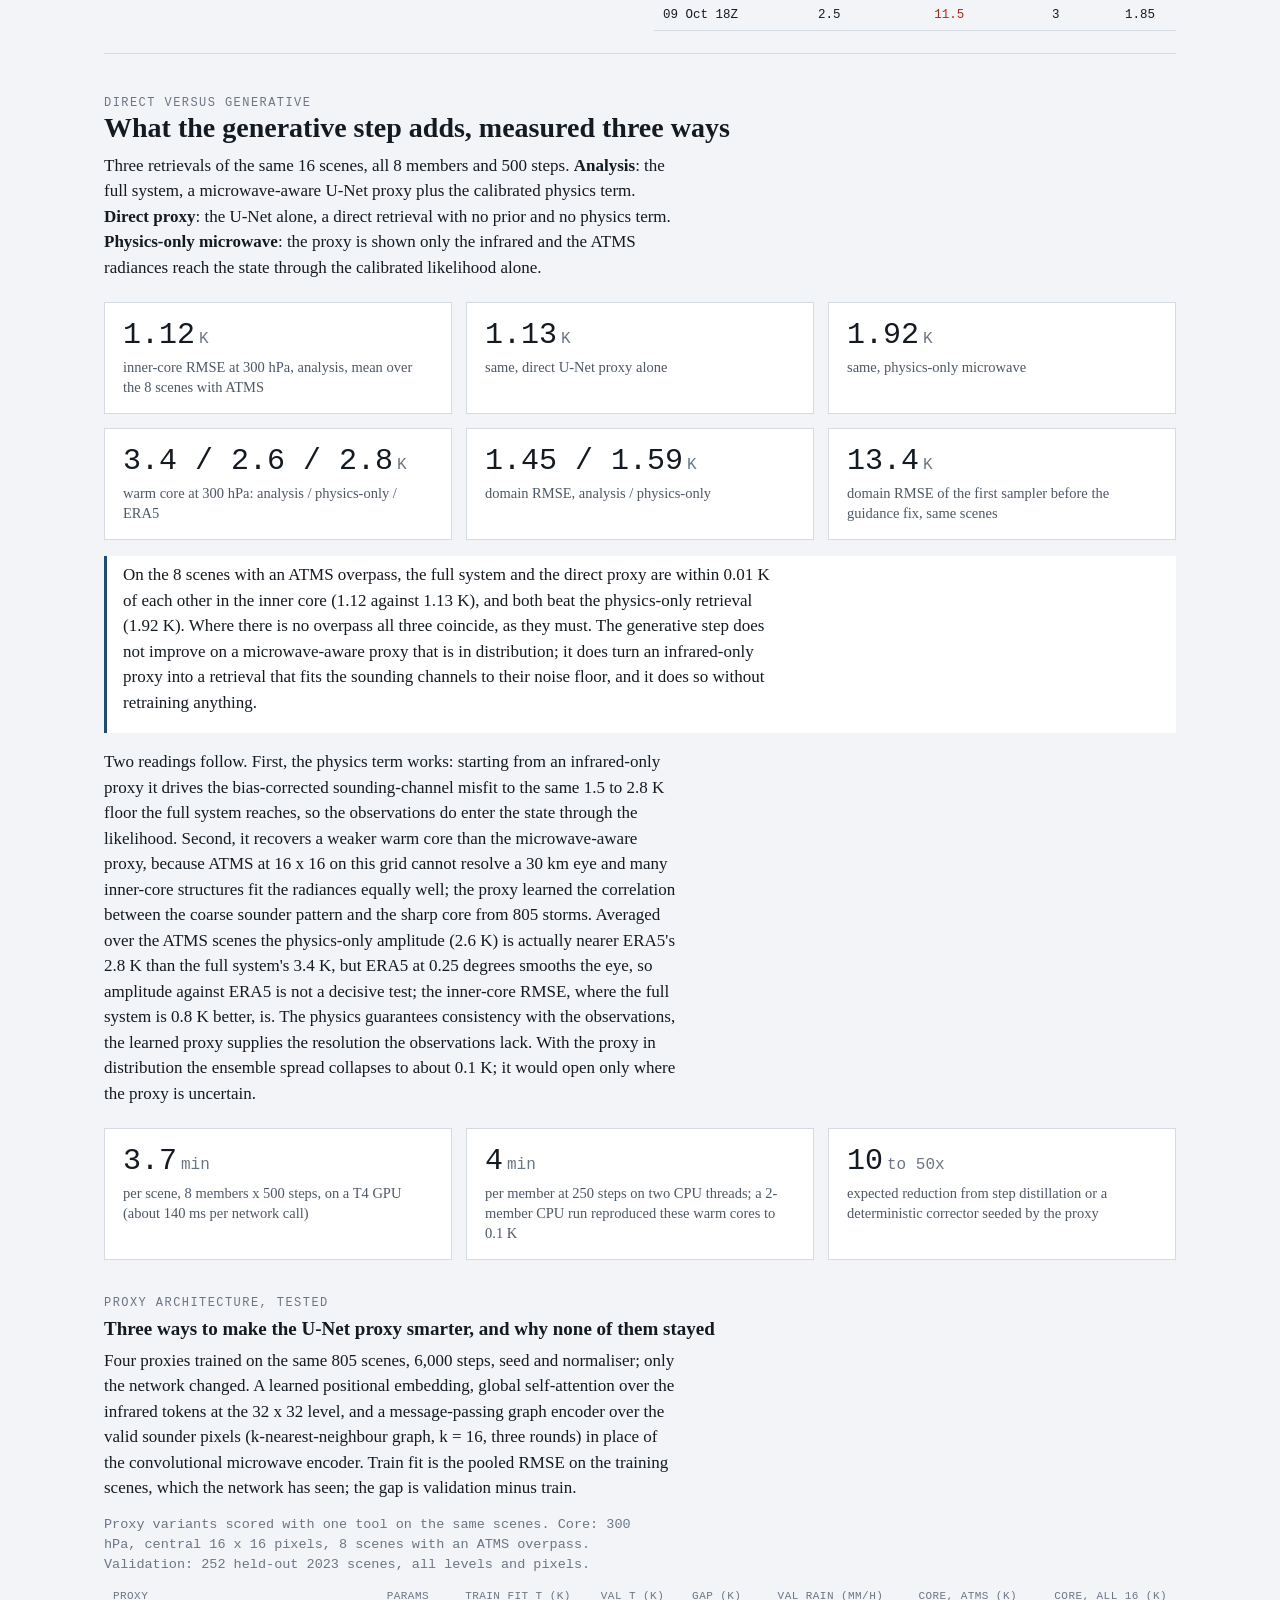
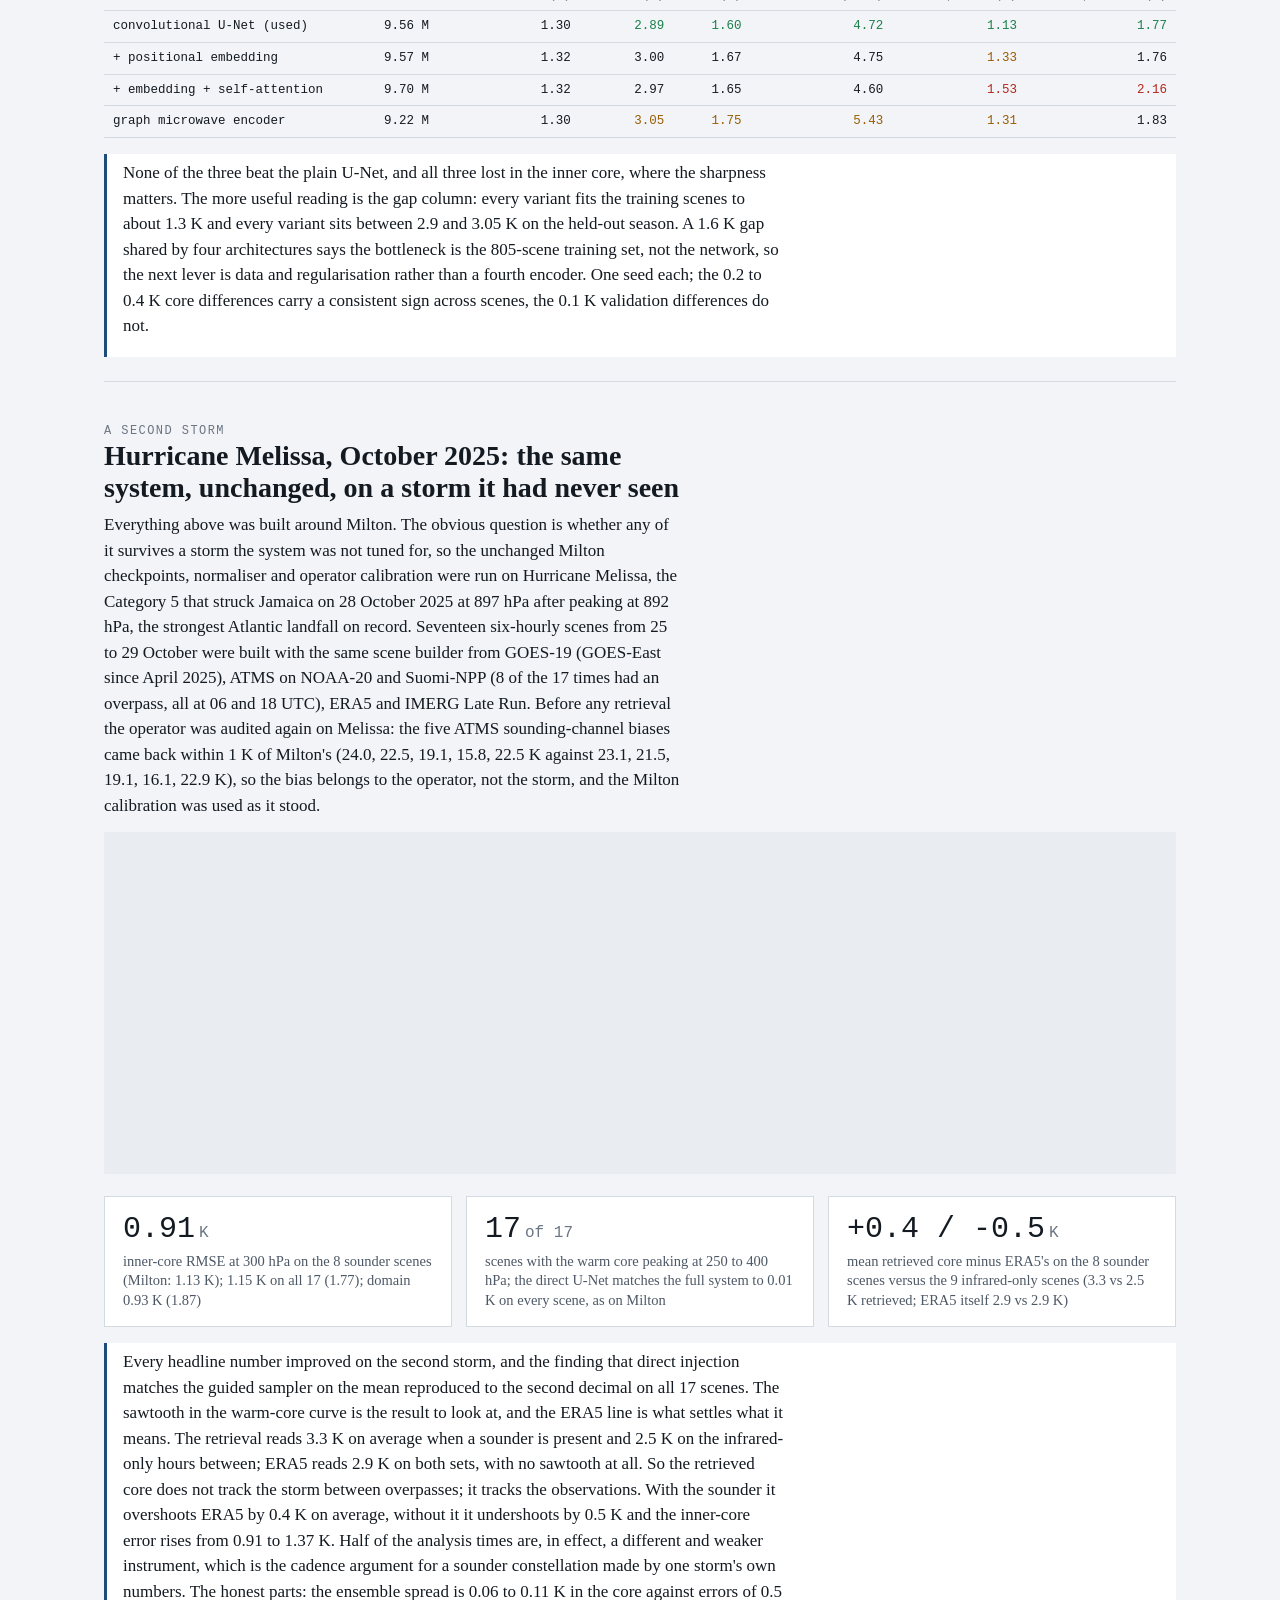
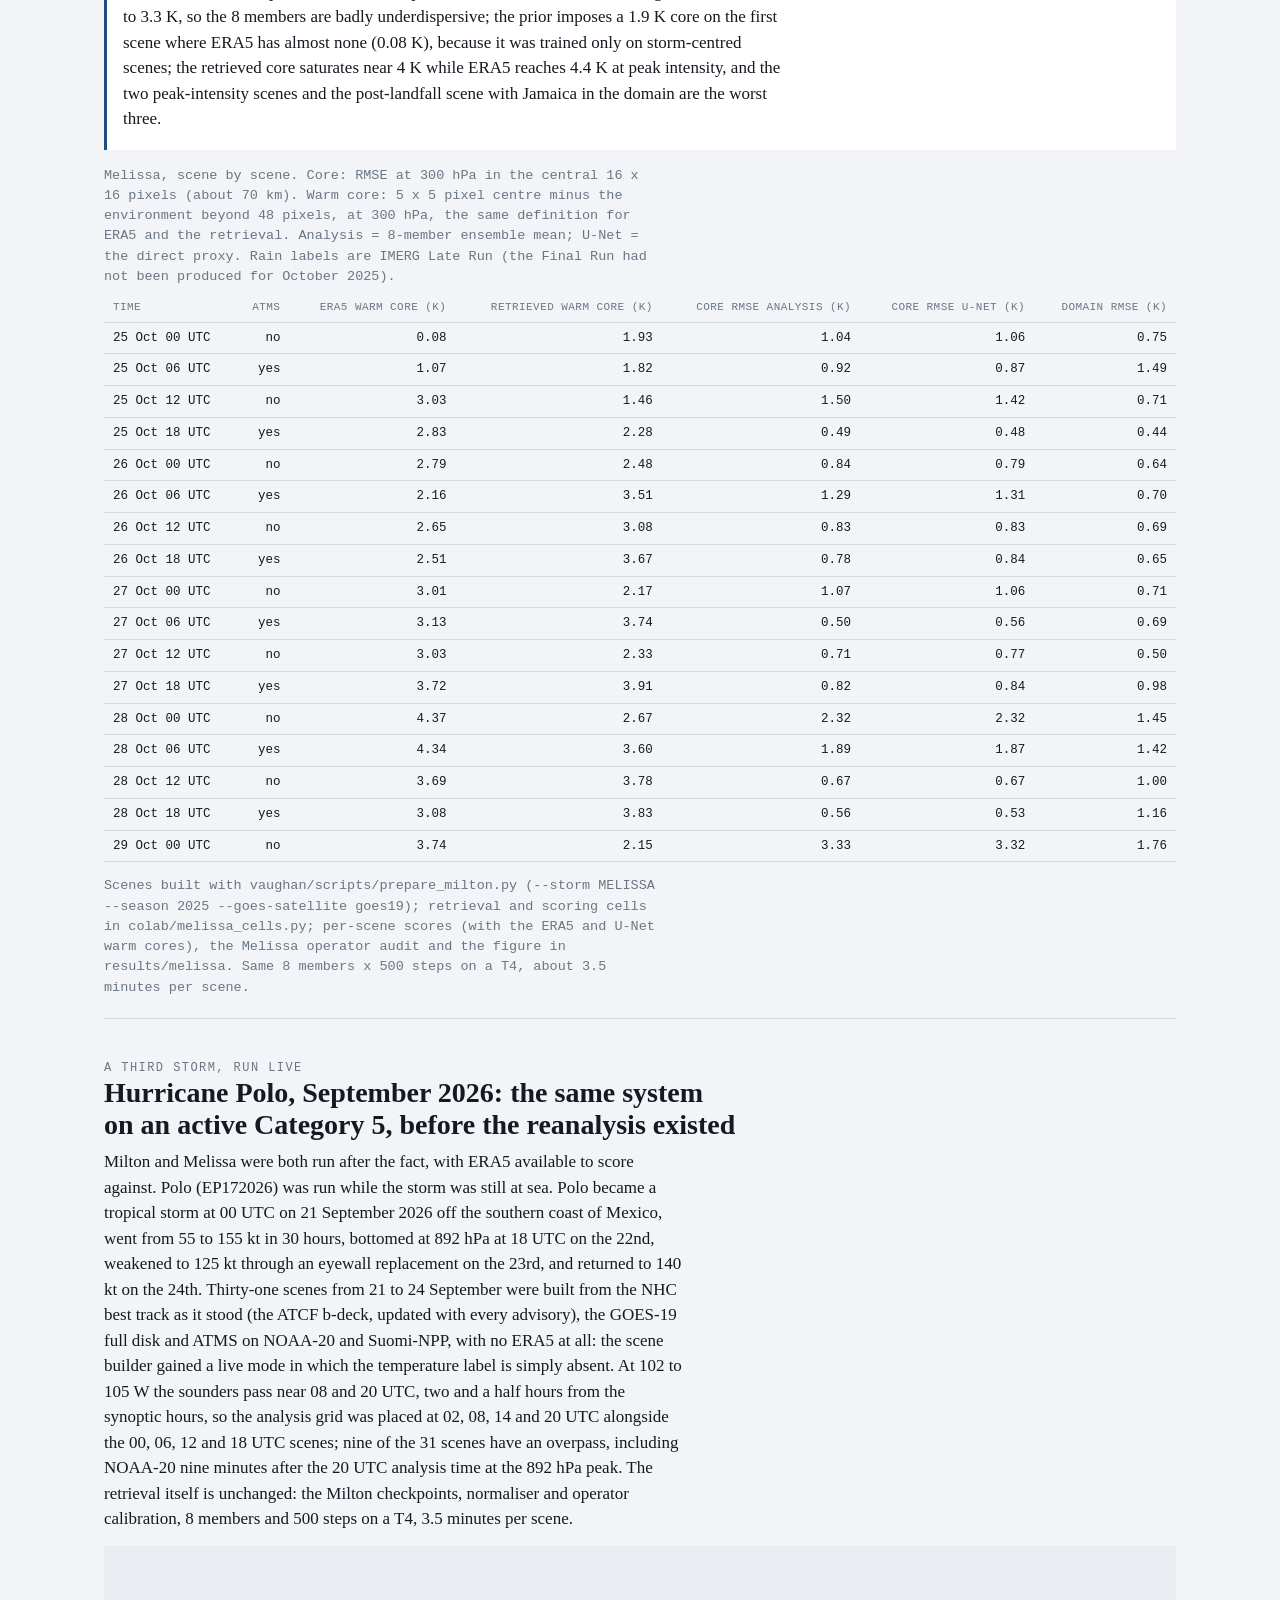
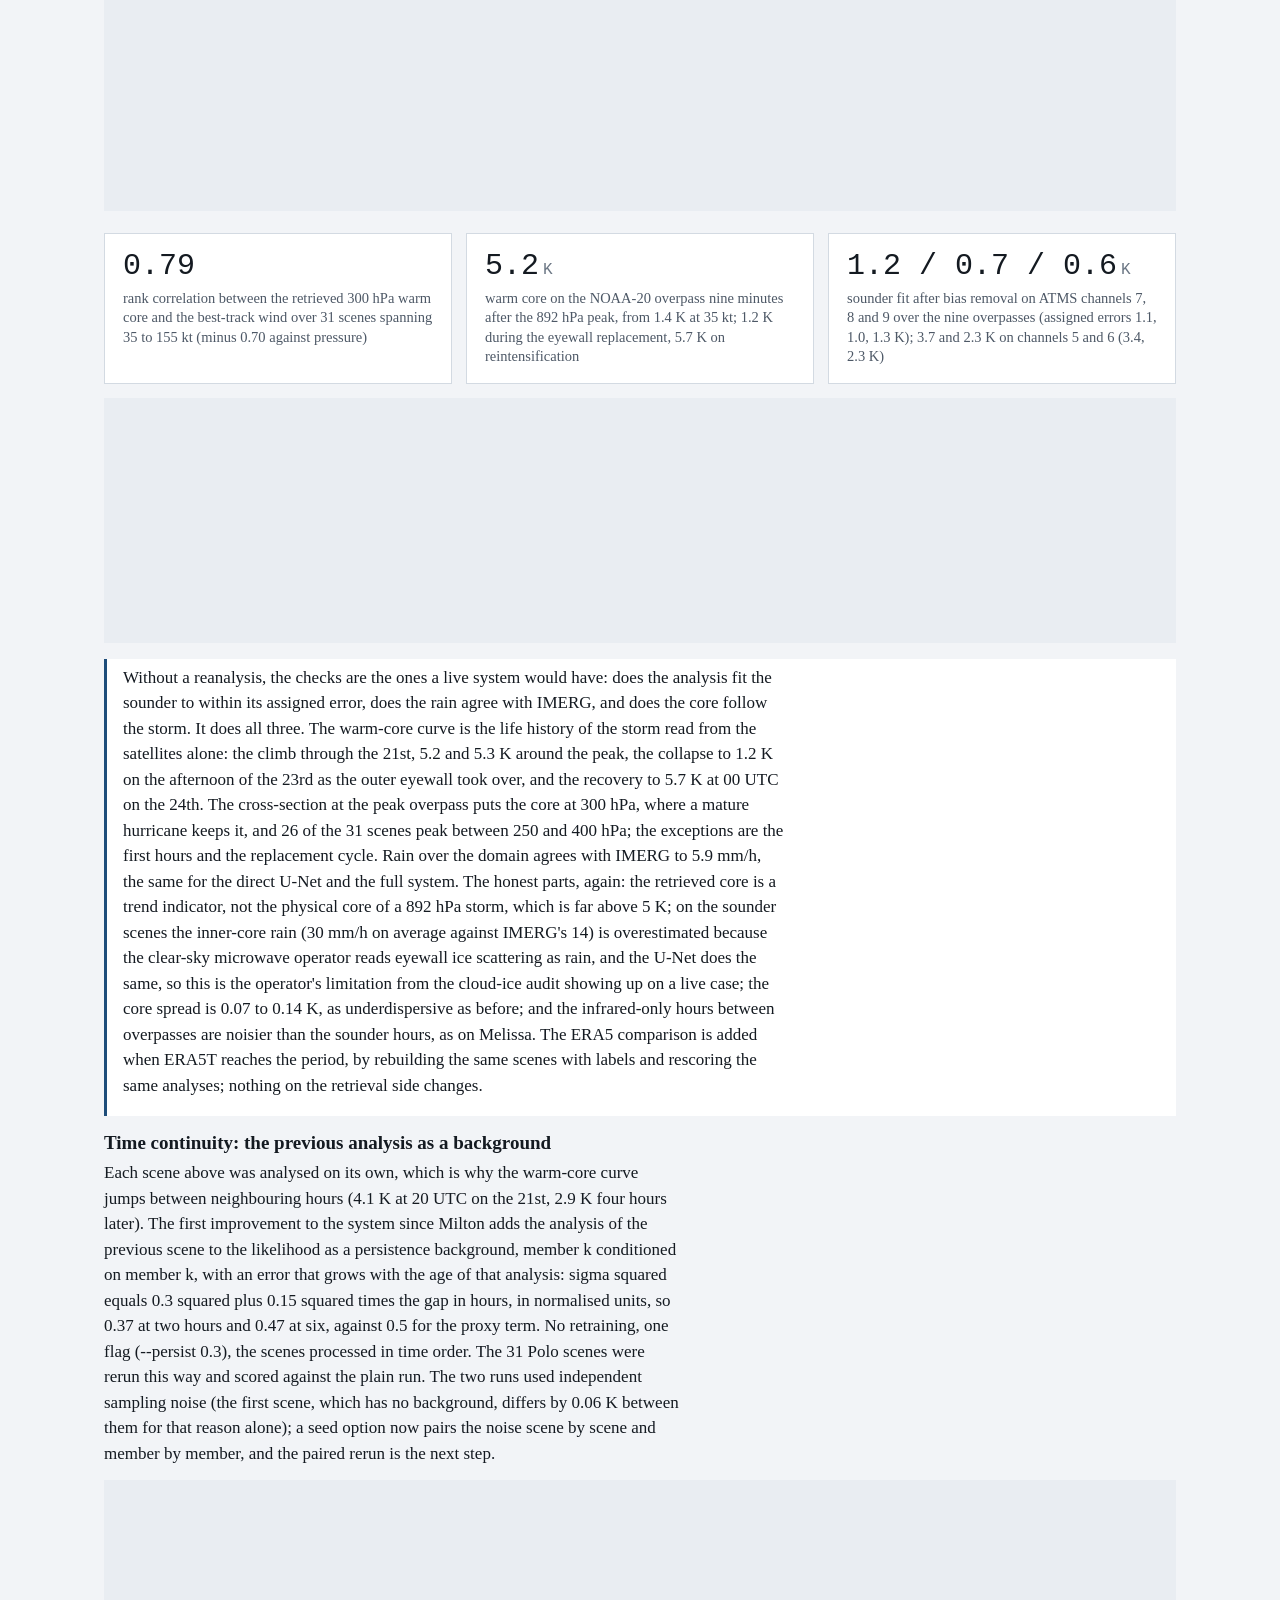
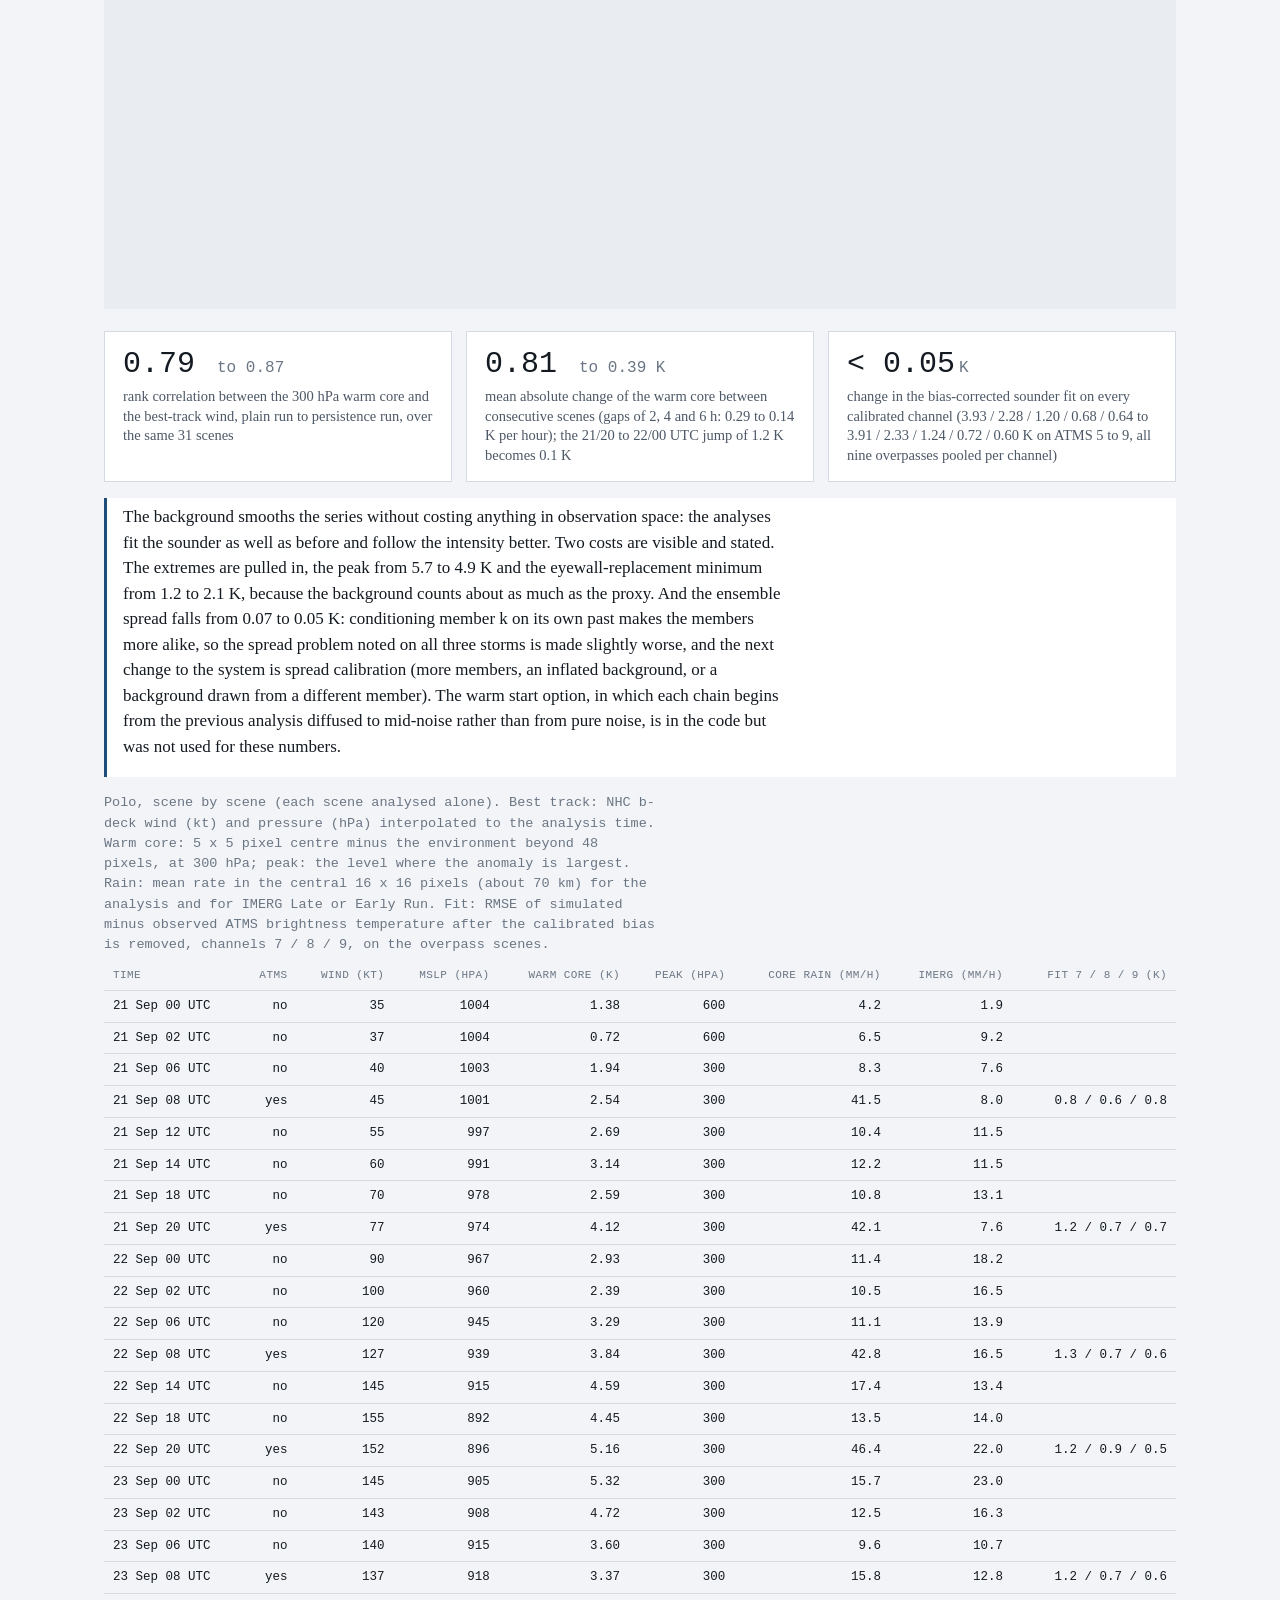
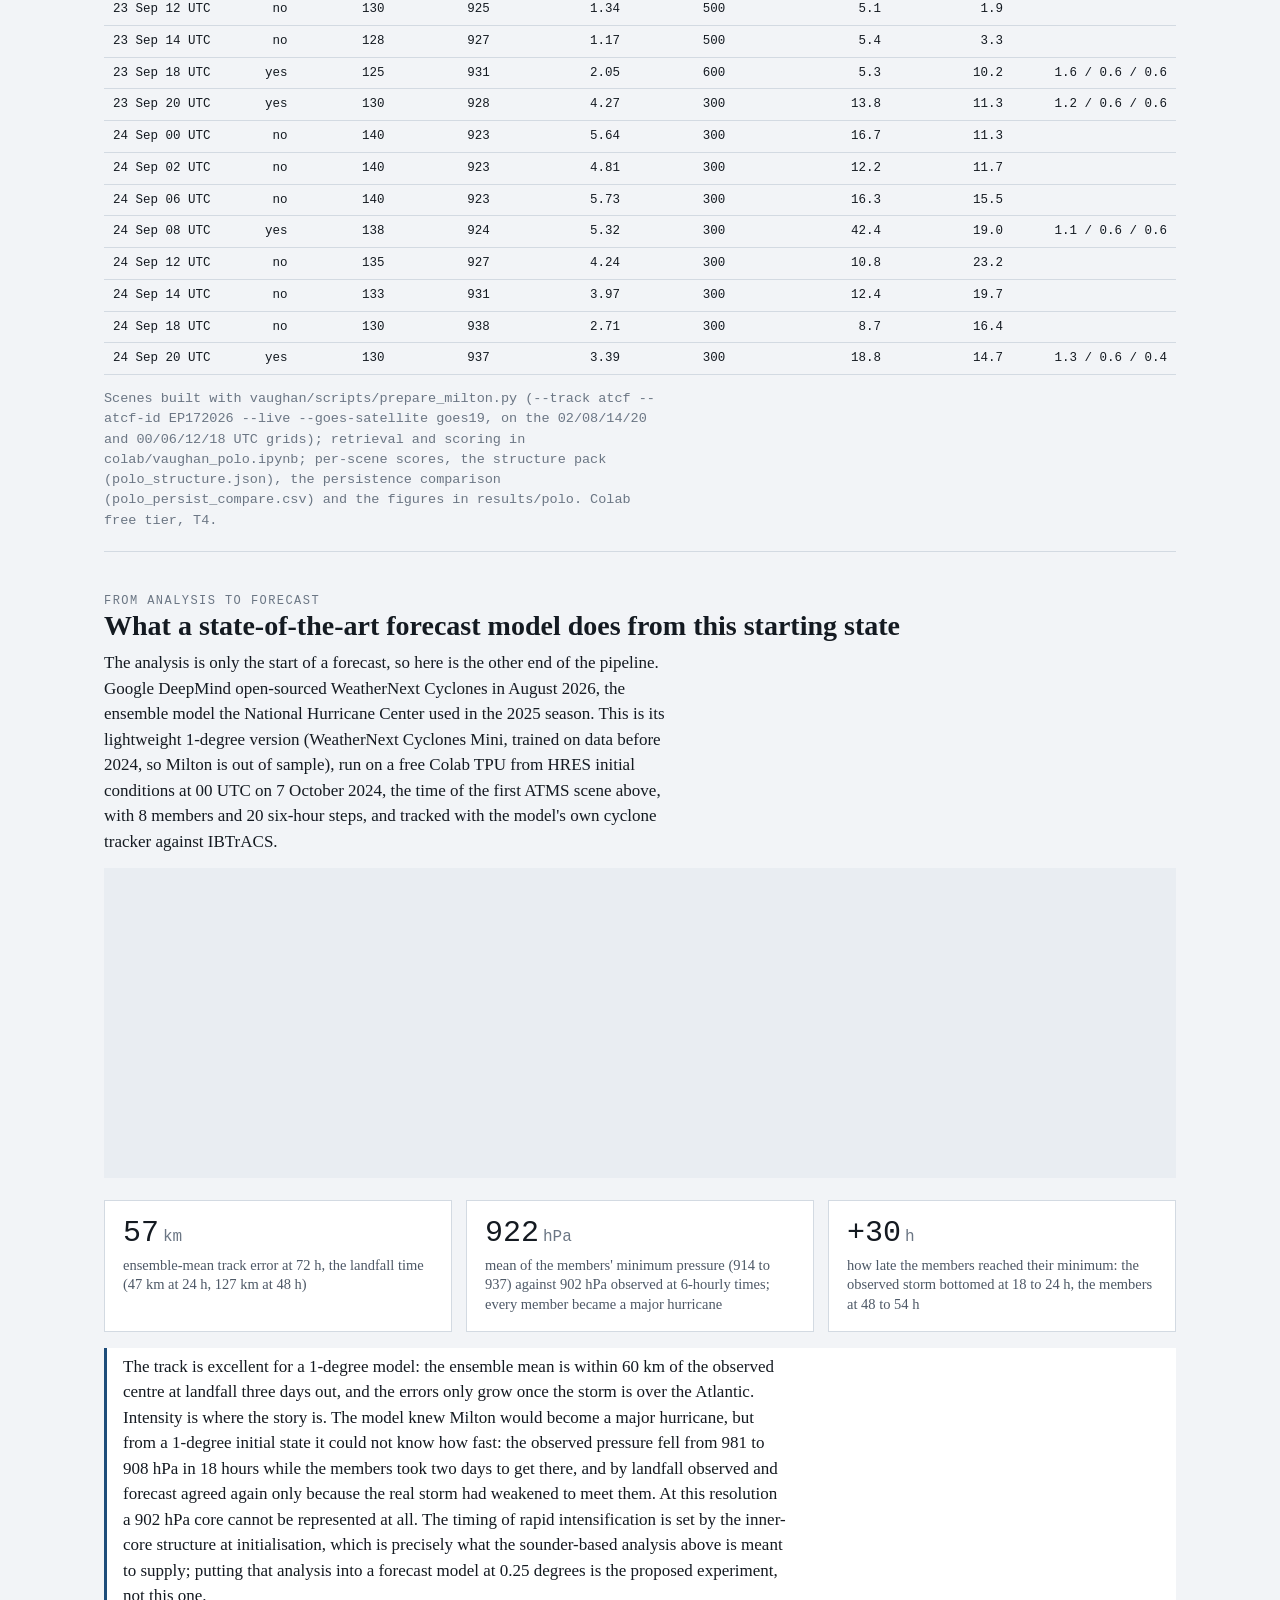
==== commit 8854f6f6: "Dashboard: rebuild without the company-specific sections and references; build reads sources as UTF-" ====
--- a/dashboard/index.html
+++ b/dashboard/index.html
@@ -164,7 +164,7 @@
 <section id="compare">
   <div class="eyebrow">Direct versus generative</div>
   <h2>What the generative step adds, measured three ways</h2>
-  <p>Three retrievals of the same 16 scenes, all 8 members and 500 steps. <strong>Analysis</strong>: the full system, a microwave-aware U-Net proxy plus the calibrated physics term. <strong>Direct proxy</strong>: the U-Net alone, the approach Tomorrow.io adopted for ICGen. <strong>Physics-only microwave</strong>: the proxy is shown only the infrared and the ATMS radiances reach the state through the calibrated likelihood alone.</p>
+  <p>Three retrievals of the same 16 scenes, all 8 members and 500 steps. <strong>Analysis</strong>: the full system, a microwave-aware U-Net proxy plus the calibrated physics term. <strong>Direct proxy</strong>: the U-Net alone, a direct retrieval with no prior and no physics term. <strong>Physics-only microwave</strong>: the proxy is shown only the infrared and the ATMS radiances reach the state through the calibrated likelihood alone.</p>
   <div class="tiles" id="cmp_tiles"></div>
   <div class="callout"><p id="cmp_text"></p></div>
   <p>Two readings follow. First, the physics term works: starting from an infrared-only proxy it drives the bias-corrected sounding-channel misfit to the same 1.5 to 2.8 K floor the full system reaches, so the observations do enter the state through the likelihood. Second, it recovers a weaker warm core than the microwave-aware proxy, because ATMS at 16 x 16 on this grid cannot resolve a 30 km eye and many inner-core structures fit the radiances equally well; the proxy learned the correlation between the coarse sounder pattern and the sharp core from 805 storms. Averaged over the ATMS scenes the physics-only amplitude (2.6 K) is actually nearer ERA5's 2.8 K than the full system's 3.4 K, but ERA5 at 0.25 degrees smooths the eye, so amplitude against ERA5 is not a decisive test; the inner-core RMSE, where the full system is 0.8 K better, is. The physics guarantees consistency with the observations, the learned proxy supplies the resolution the observations lack. With the proxy in distribution the ensemble spread collapses to about 0.1 K; it would open only where the proxy is uncertain.</p>
@@ -258,31 +258,16 @@
   <div class="panelgrid prior" id="priorgrid"></div>
 </section>
 
-<section id="context">
-  <div class="eyebrow">Context</div>
-  <h2>Where this sits next to Tomorrow.io's own work</h2>
-  <div class="two">
-    <div>
-      <h3>Cannon et al. (2024), multi-satellite precipitation retrievals</h3>
-      <p>An EfficientNetV2 encoder-decoder with 2+1D temporal convolutions ingests an hour of raw geostationary imagery plus whatever sounder overpasses fell in the window, each instrument channel as its own sparse input plane, and retrieves rain with a 32-quantile loss against ground radar. For Milton after landfall on 10 October, adding a TMS overpass raised the Heidke skill score from 0.64 to 0.71 at 0.25 mm/h and from 0.25 to 0.37 at 6 mm/h. This page looks at the same overpasses from the other side: the temperature column above the rain.</p>
-    </div>
-    <div>
-      <h3>Guerrette et al. (2026), all-sky assimilation of the sounder constellation</h3>
-      <p>In FV3-JEDI with variational bias correction and a symmetric cloud-impact error model, the constellation matches ATMS for water vapour impact and reaches about half of ATMS for tropospheric temperature. TMS sounds temperature at 118 GHz rather than 50 to 60 GHz, where ice scattering in a hurricane core is far stronger; the channels found trustworthy here through an analytic operator are the ones that instrument does not carry. That gap is what the ice-scattering-aware operator in the recommendations is for.</p>
-    </div>
-  </div>
-</section>
-
 <section id="recs">
-  <div class="eyebrow">For a sounder constellation</div>
-  <h2>What this would change in an ICGen-style system</h2>
-  <p class="note">Based on Tomorrow.io's published ICGen post and the NOAA EPIC evaluation of the TMS sounder in FV3-JEDI. Proposals, not claims about internals.</p>
+  <div class="eyebrow">Recommendations</div>
+  <h2>What this suggests for a score-based assimilation system</h2>
+  <p class="note">Design lessons from building and scoring this system, stated as proposals for anyone assimilating a microwave sounder constellation with a generative prior.</p>
   <ol class="plain">
-    <li><strong>Keep diffusion in physical space.</strong> The reported 50 percent degradation came from VAE reconstruction artifacts, not from the diffusion model. Pixel-space priors on storm-centred or regional patches avoid the artifact; if compression is needed, train the decoder with a radiance-consistency loss so what the operator sees survives the bottleneck.</li>
-    <li><strong>Schedule the guidance.</strong> Likelihood gradients before the Tweedie estimate is meaningful destabilise the chain; inflate observation errors by the Tweedie variance and gate guidance early. This is a plausible contributor to any score-based DA that "nudged humidity" but did not scale.</li>
+    <li><strong>Keep diffusion in physical space.</strong> A latent-space prior puts a VAE between the operator and the state, and reconstruction artifacts in the decoder are then scored as if they were analysis error. Pixel-space priors on storm-centred or regional patches avoid the artifact; if compression is needed, train the decoder with a radiance-consistency loss so what the operator sees survives the bottleneck.</li>
+    <li><strong>Schedule the guidance.</strong> Likelihood gradients before the Tweedie estimate is meaningful destabilise the chain; inflate observation errors by the Tweedie variance and gate guidance early. Without this the chain reads a guidance signal before the state has any structure to apply it to.</li>
     <li><strong>Use direct injection as the proxy inside the Bayesian framework, not instead of it.</strong> The injection model is the U-Net here; the prior and physics act as a corrector and the chains give flow-dependent spread, the quantity a 30-member 3DEnVar background otherwise has to supply.</li>
     <li><strong>Audit the operator per channel before it enters a likelihood.</strong> The bias and scatter table above is the template; NOAA's symmetric-cloud-impact error model is its operational form.</li>
-    <li><strong>An ice-scattering-aware fast operator for 118 and 183 GHz.</strong> TMS sounds temperature at 118 GHz, where hydrometeor scattering in a hurricane core is far stronger than at the 50 to 60 GHz ATMS channels that proved robust here. Emulate a scattering reference (line-by-line plus multiple scattering, with ice habit and size) as a differentiable network with hydrometeors in the state.</li>
+    <li><strong>An ice-scattering-aware fast operator for 118 and 183 GHz.</strong> The small-satellite sounders now flying (TROPICS and its commercial successors) sound temperature at 118 GHz, where hydrometeor scattering in a hurricane core is far stronger than at the 50 to 60 GHz ATMS channels that proved robust here. Emulate a scattering reference (line-by-line plus multiple scattering, with ice habit and size) as a differentiable network with hydrometeors in the state.</li>
     <li><strong>Verify the inner core against dropsondes, not reanalysis.</strong> ERA5 puts Milton's peak warm core at 4.4 K; reconnaissance measured well over 10 K.</li>
   </ol>
 </section>
@@ -303,7 +288,7 @@
 </section>
 </main>
 <footer>
-  Data: GOES-16 ABI L2 CMIP (NOAA), NOAA-20 ATMS SDR (NOAA CLASS), ERA5 (Copernicus CDS), IMERG (NASA GES DISC), IBTrACS best track. Training archive: 1,057 storm-centred scenes, Atlantic and East Pacific 2017 to 2023. References: Cannon et al. 2024, Deep Learning for Multi-Satellite Precipitation Retrievals (ESS Open Archive, 10.22541/essoar.173430371.11882843); Guerrette et al. 2026, All-sky assimilation impacts of the Tomorrow.io microwave sounder constellation (QJRMS, 10.1002/qj.70106); Song et al. 2023, pseudo-inverse guided diffusion; Chung et al. 2023, diffusion posterior sampling. Code: <span class="mono">vaughan</span>, PyTorch. Built with AI-assisted development; the physics decisions are the author's.
+  Data: GOES-16 ABI L2 CMIP (NOAA), NOAA-20 ATMS SDR (NOAA CLASS), ERA5 (Copernicus CDS), IMERG (NASA GES DISC), IBTrACS best track. Training archive: 1,057 storm-centred scenes, Atlantic and East Pacific 2017 to 2023. References: Song et al. 2023, pseudo-inverse guided diffusion; Chung et al. 2023, diffusion posterior sampling. Code: <span class="mono">vaughan</span>, PyTorch. Built with AI-assisted development; the physics decisions are the author's.
 </footer>
 </div>
 <noscript><p class="status">This page draws its figures with JavaScript; the text and tables above are complete without it, the scene explorer is not.</p></noscript>
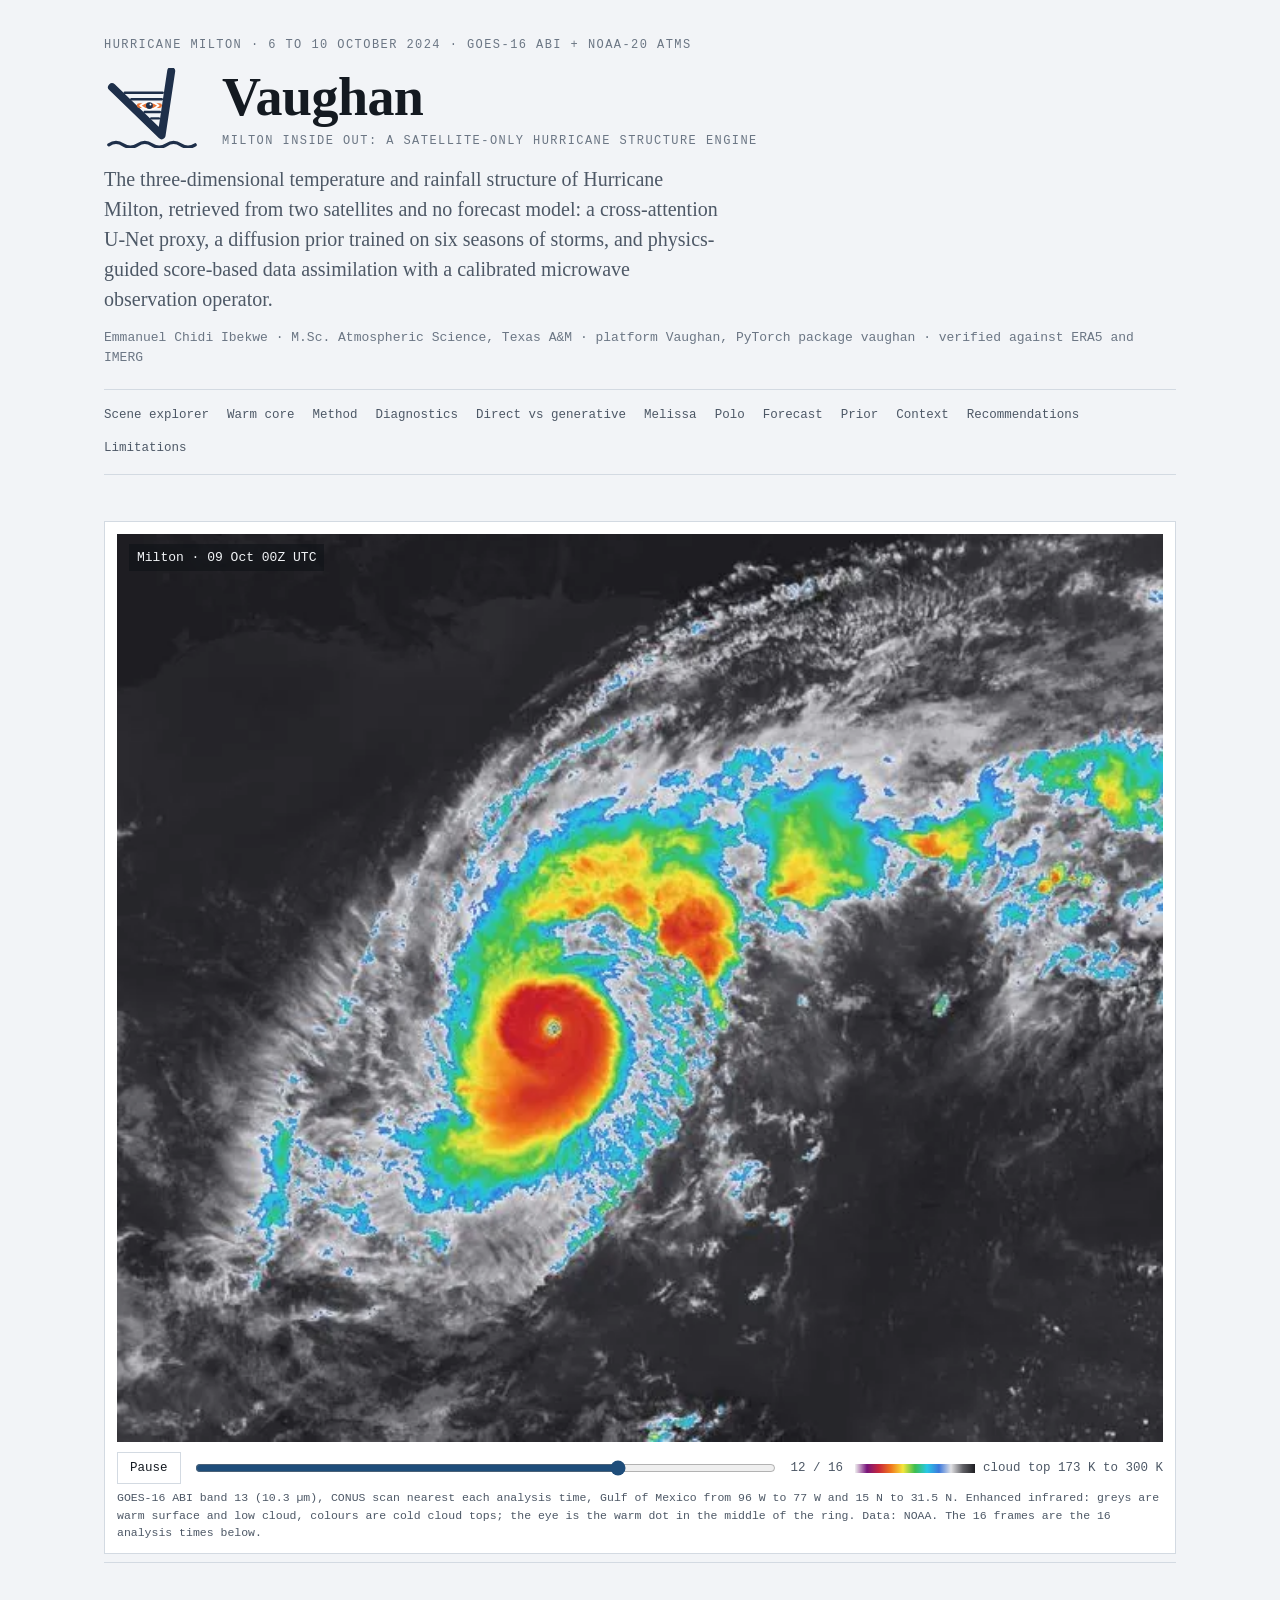
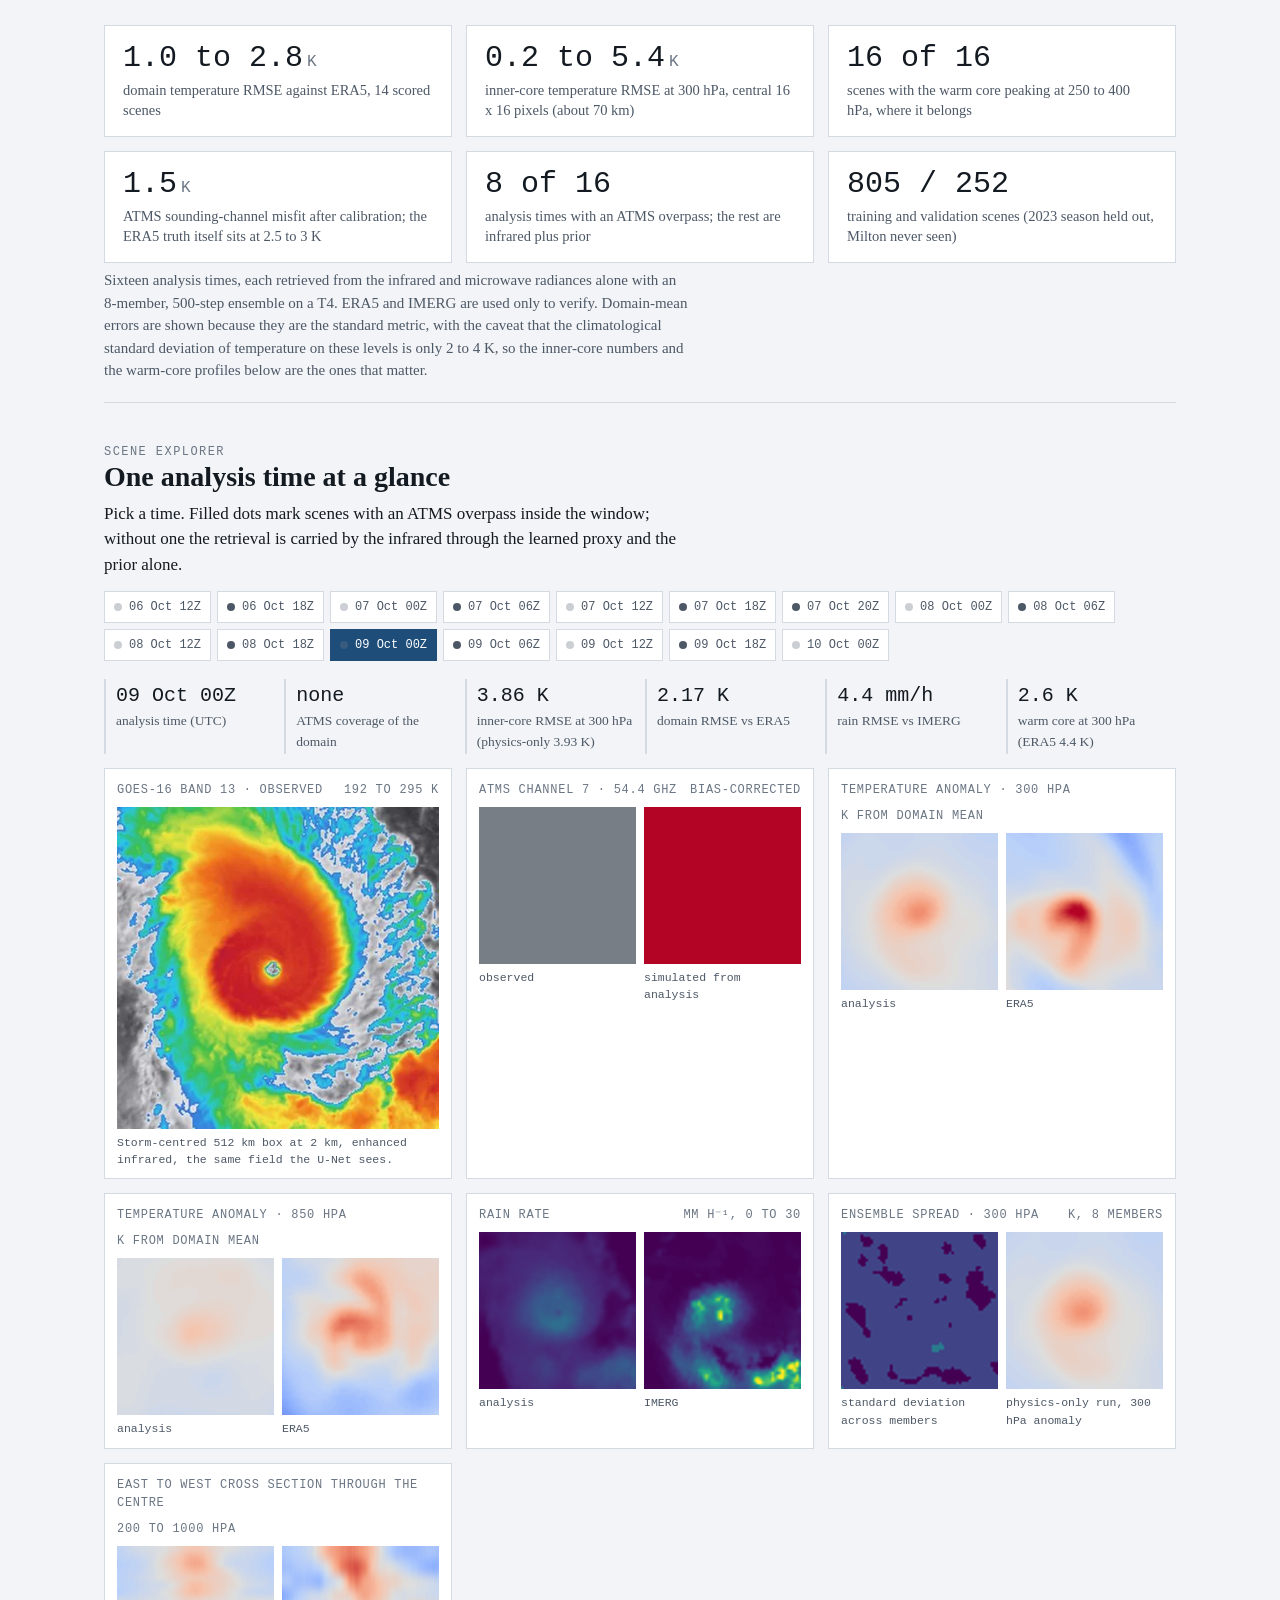
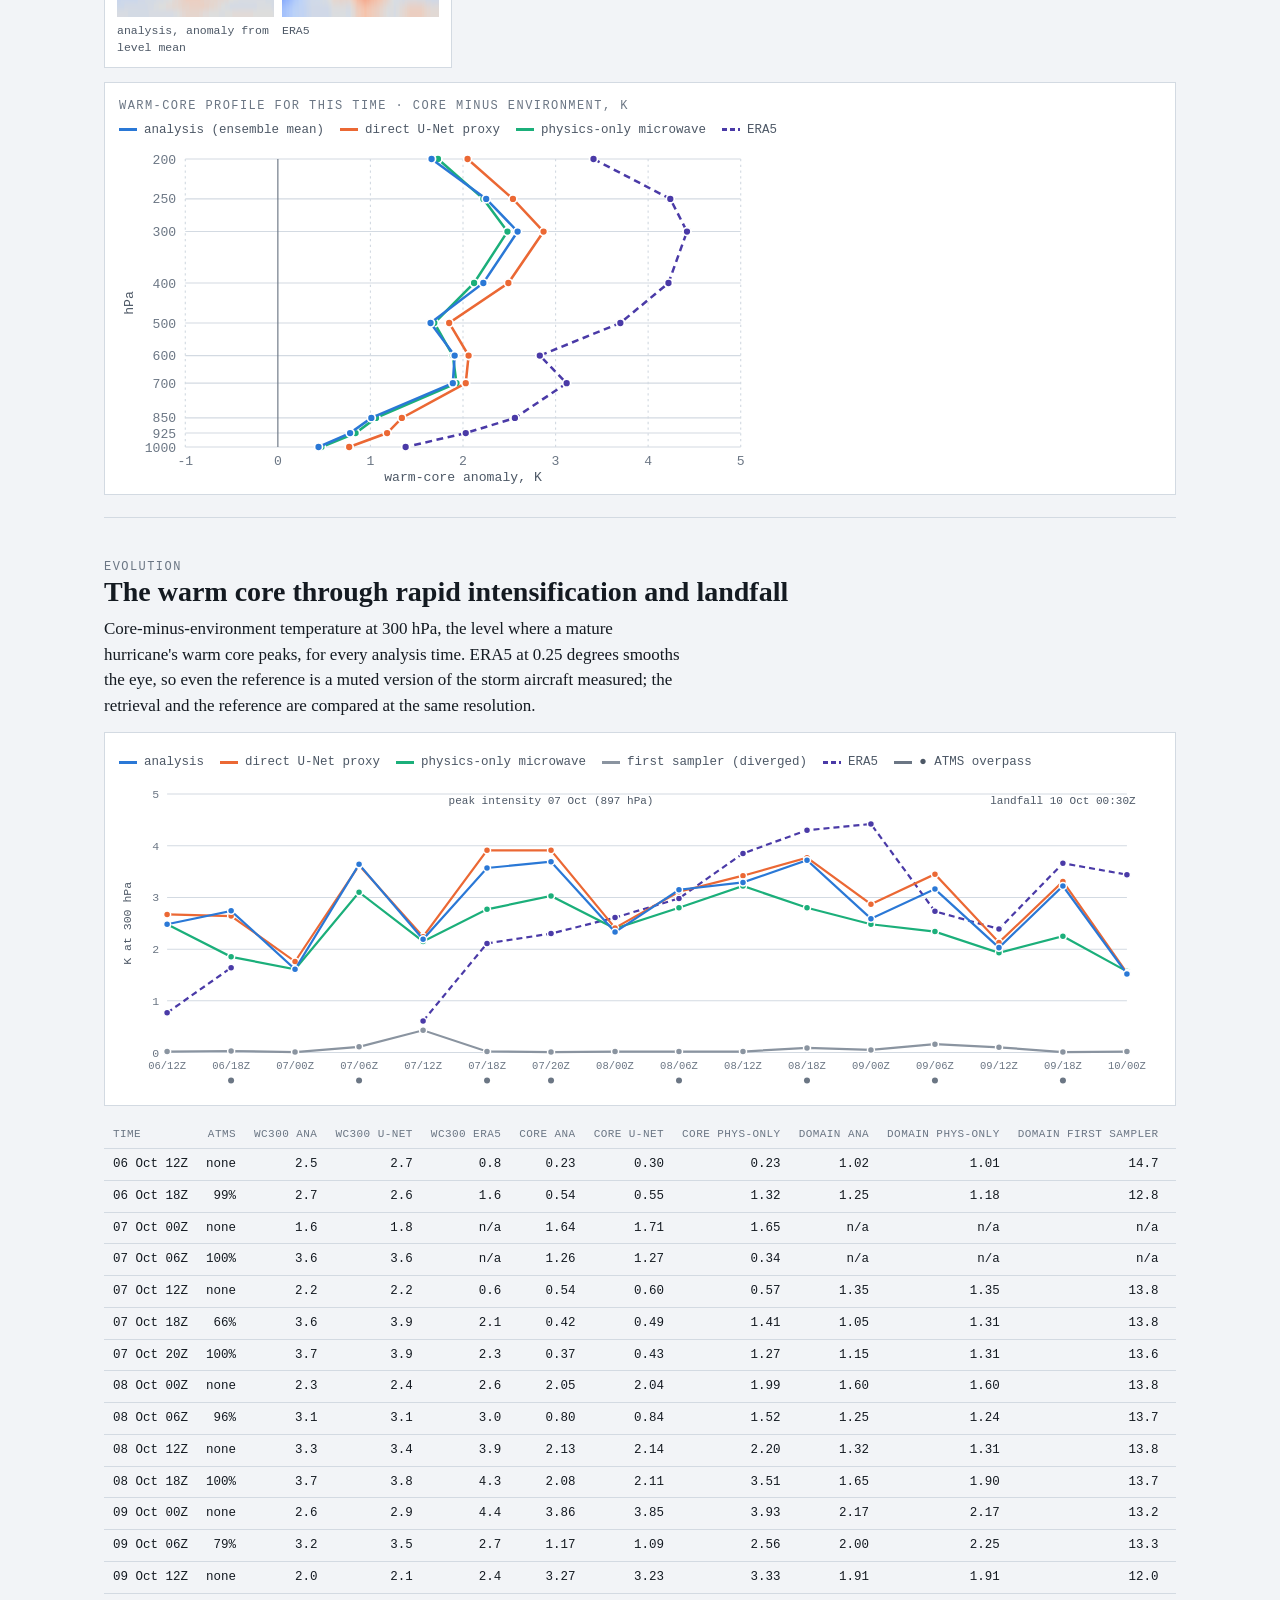
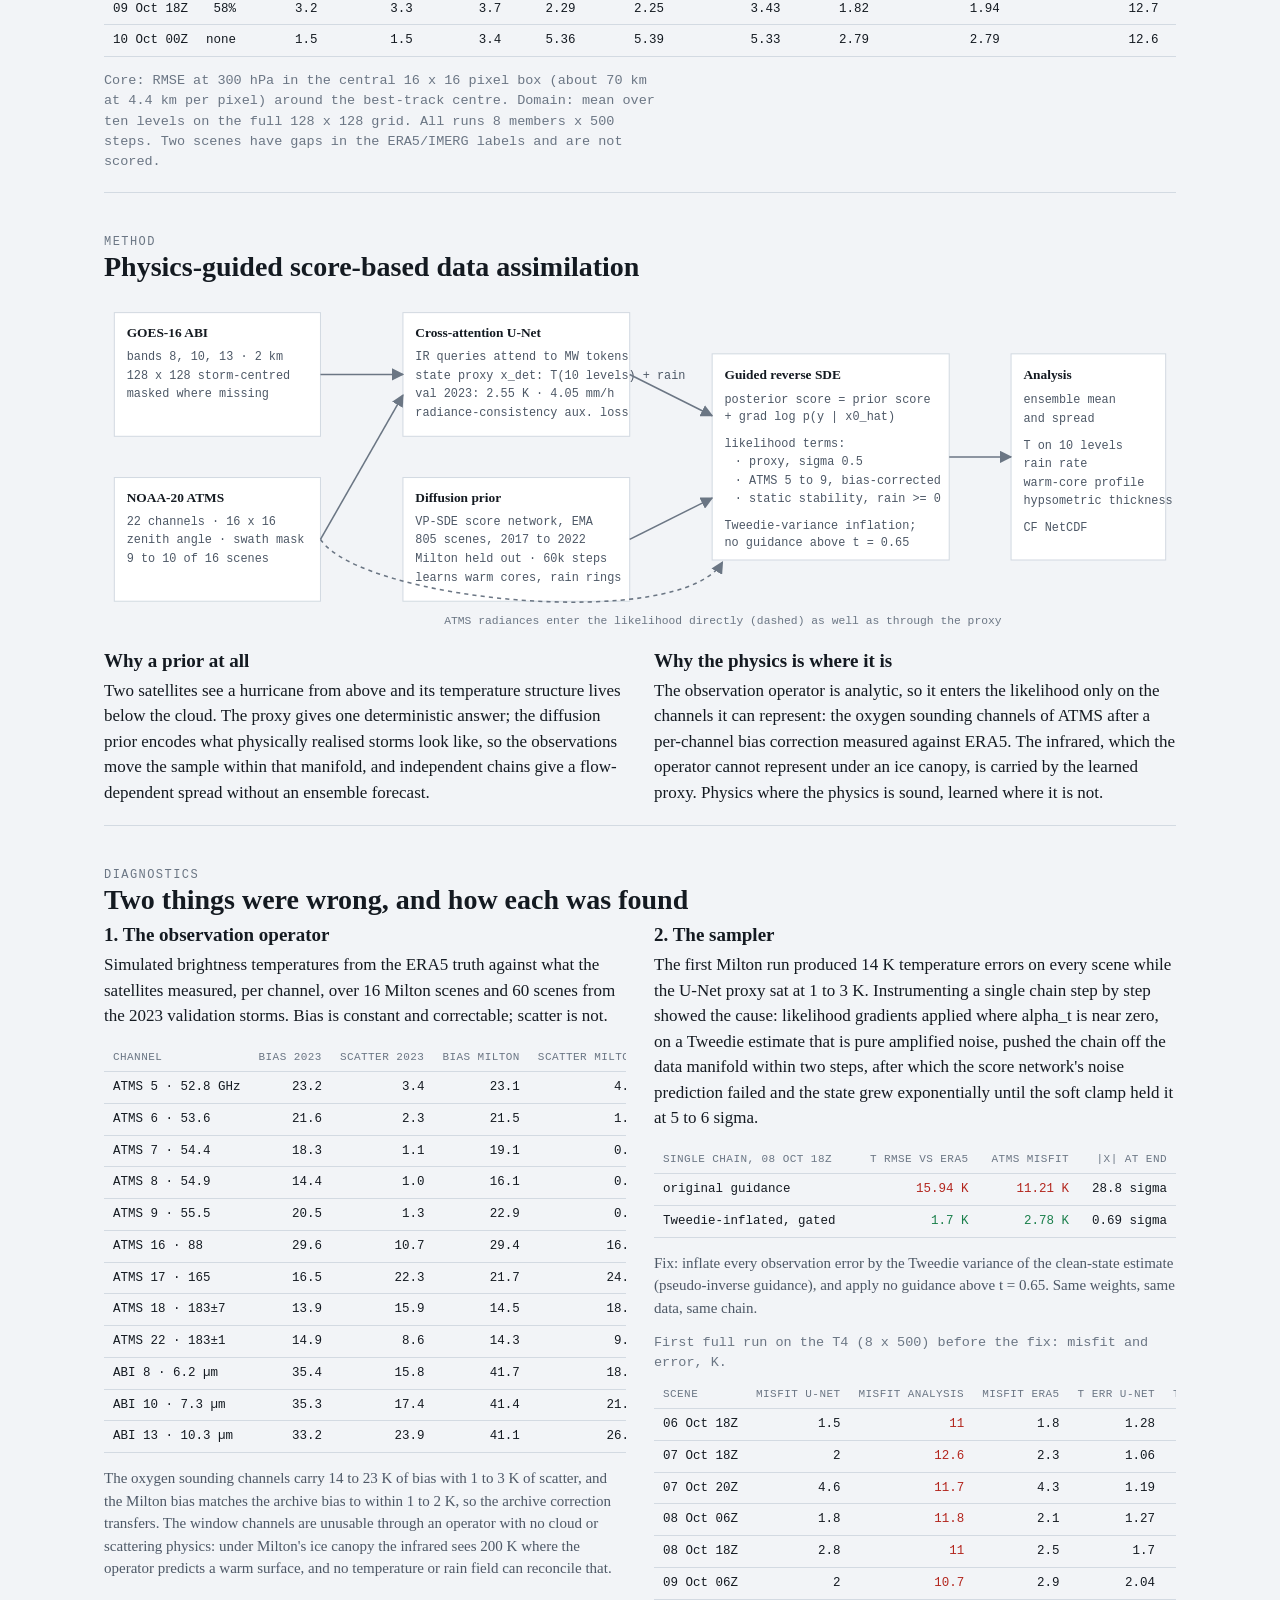
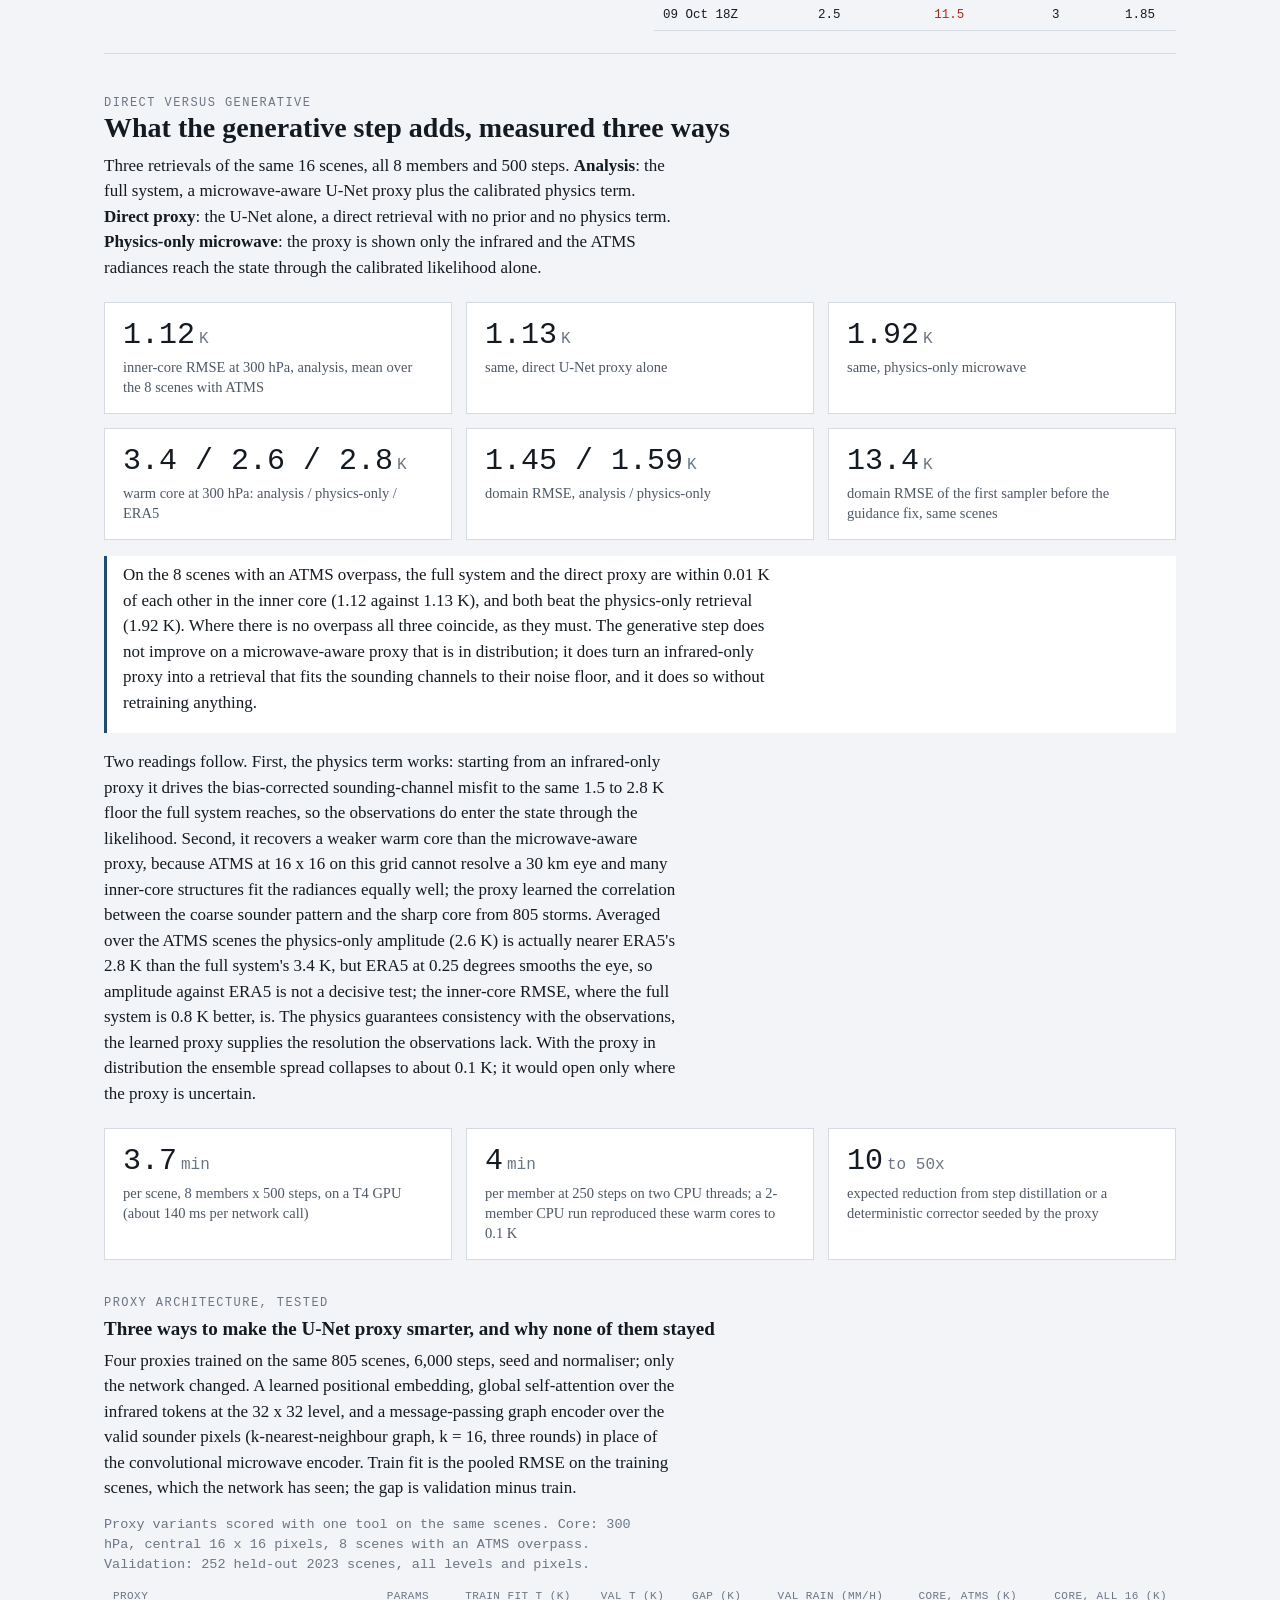
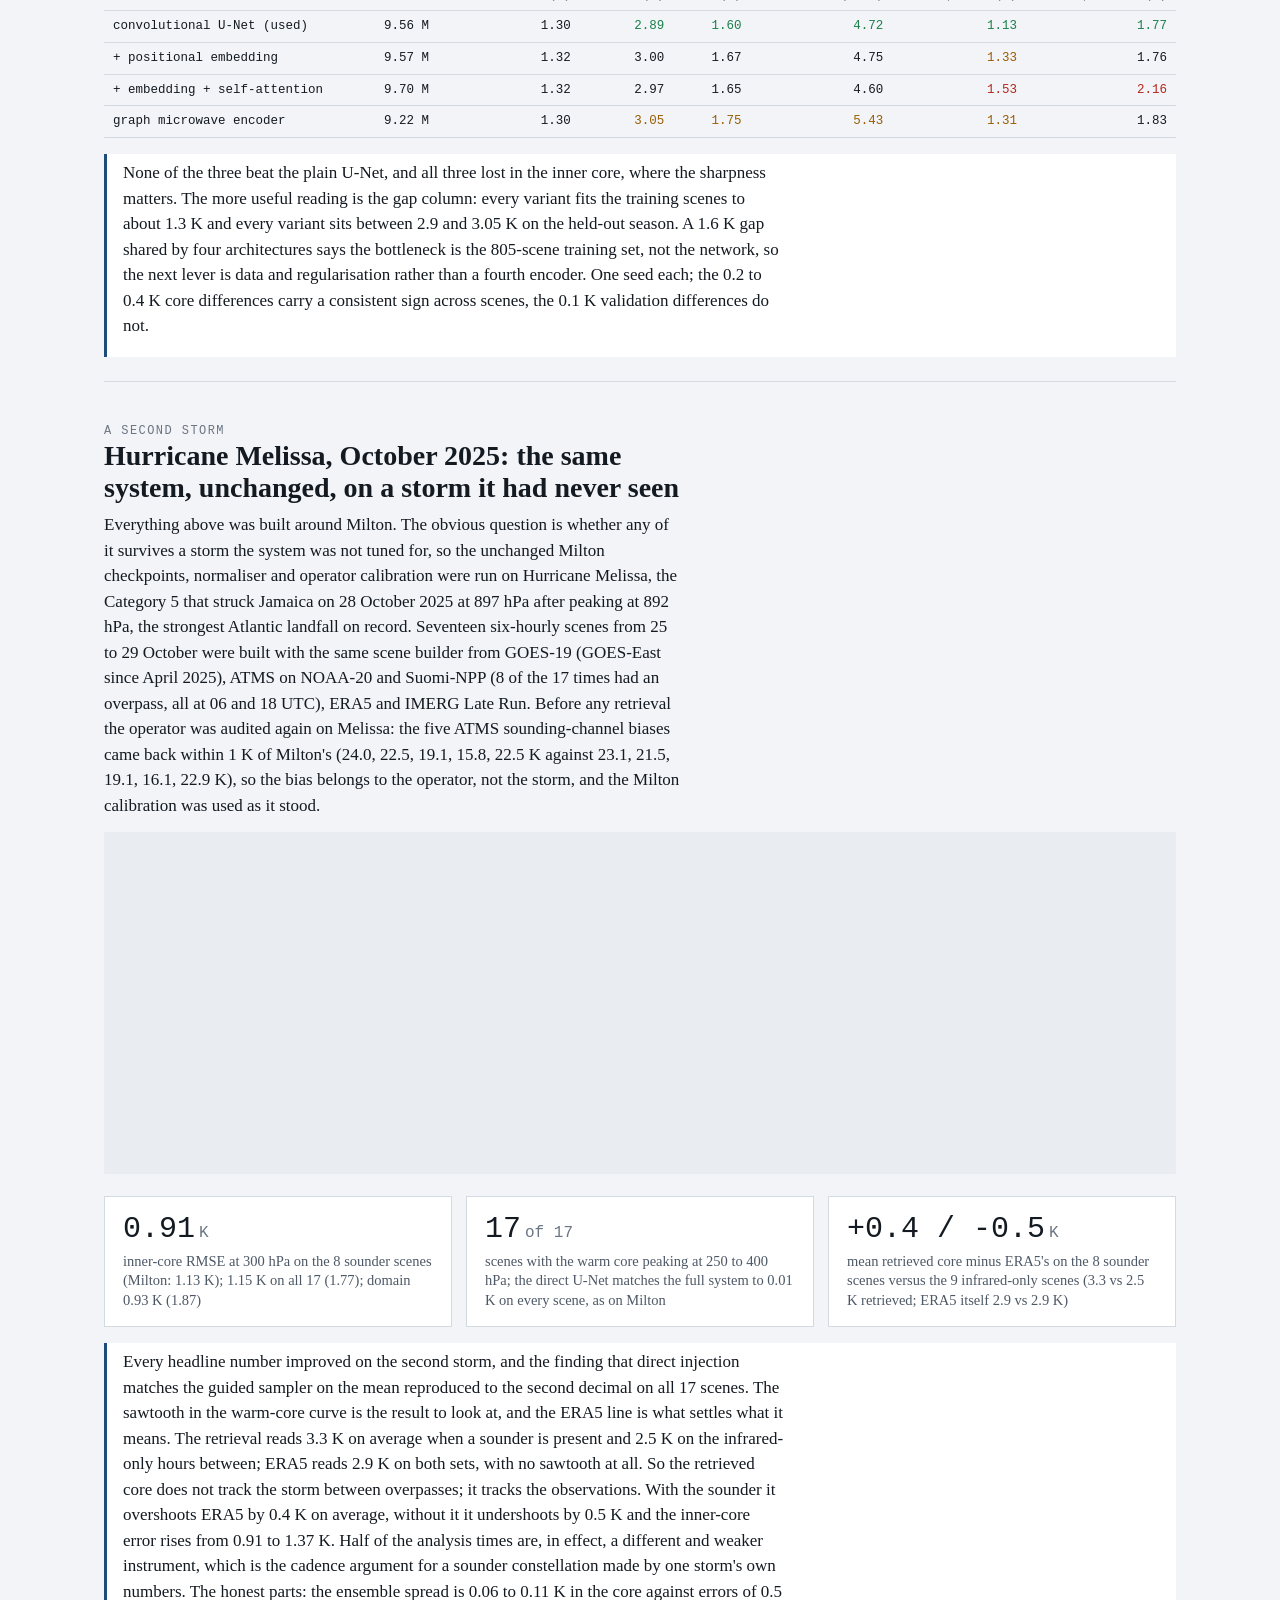
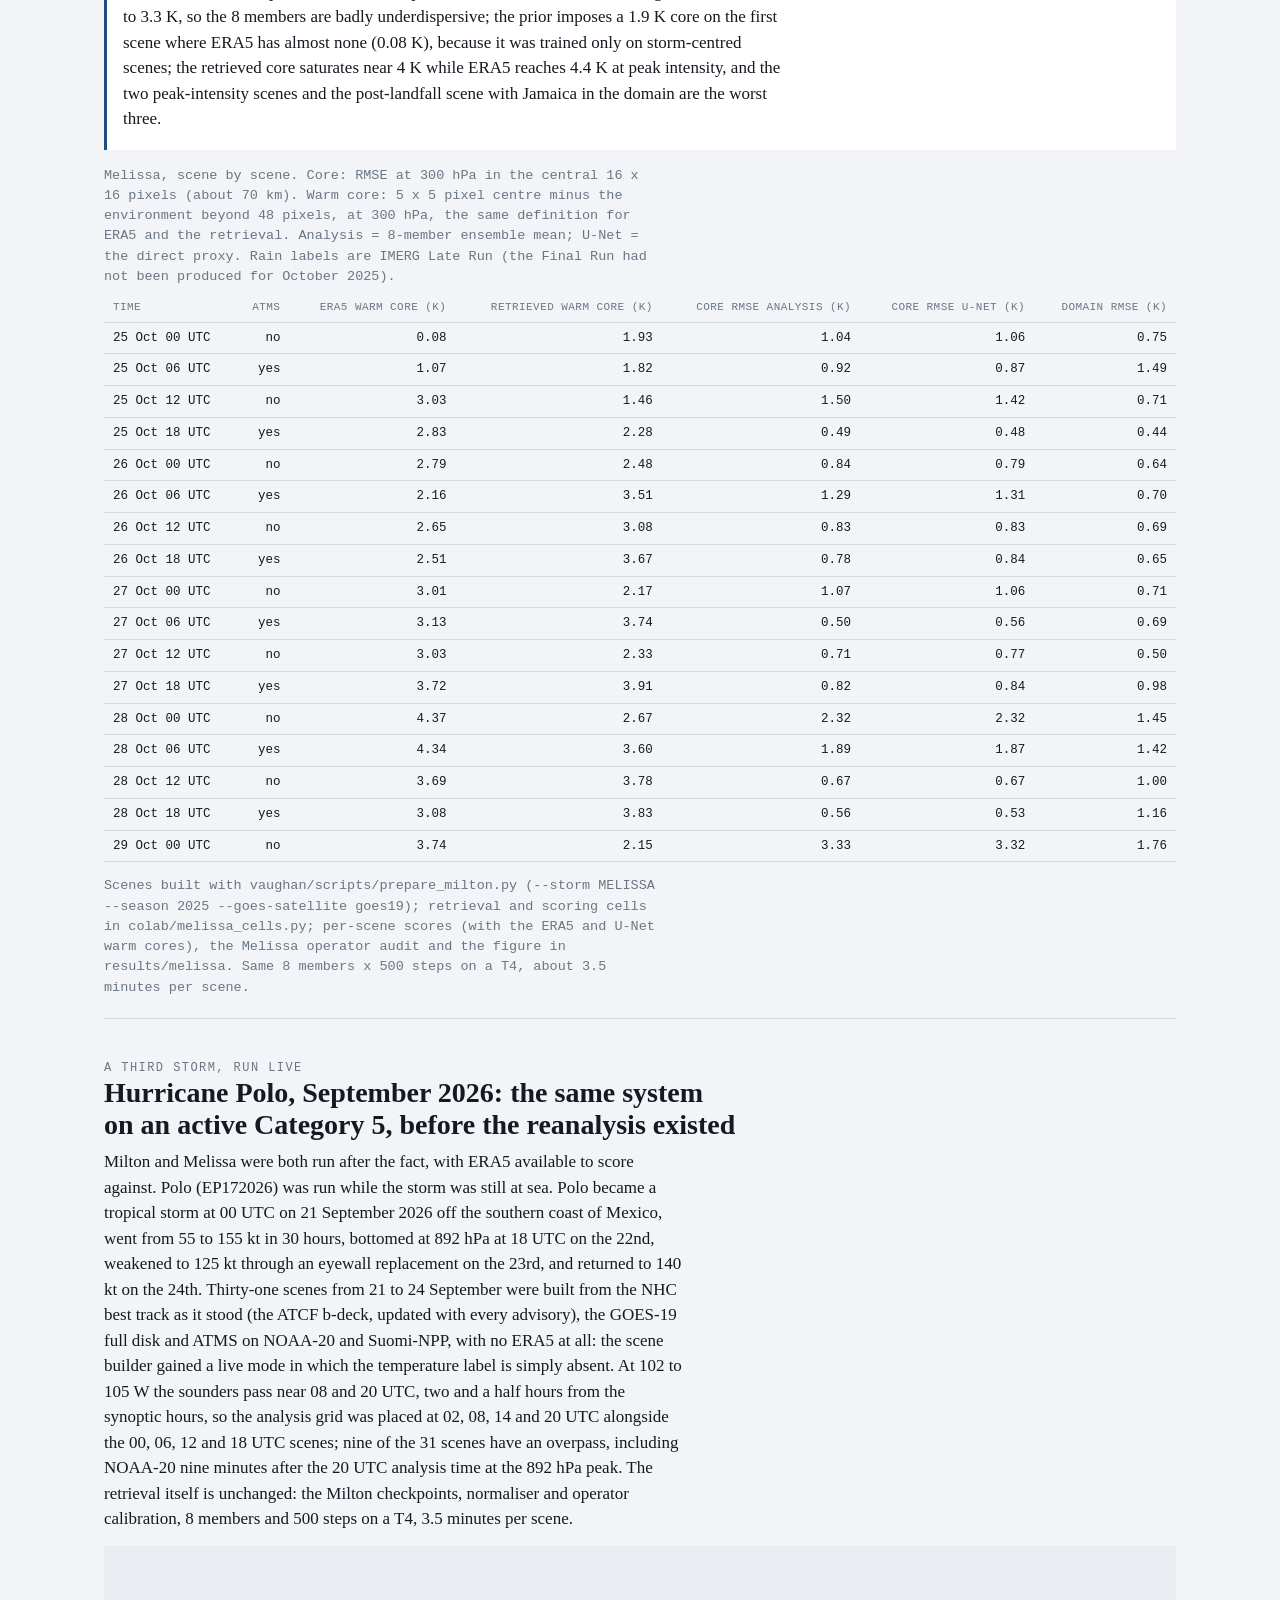
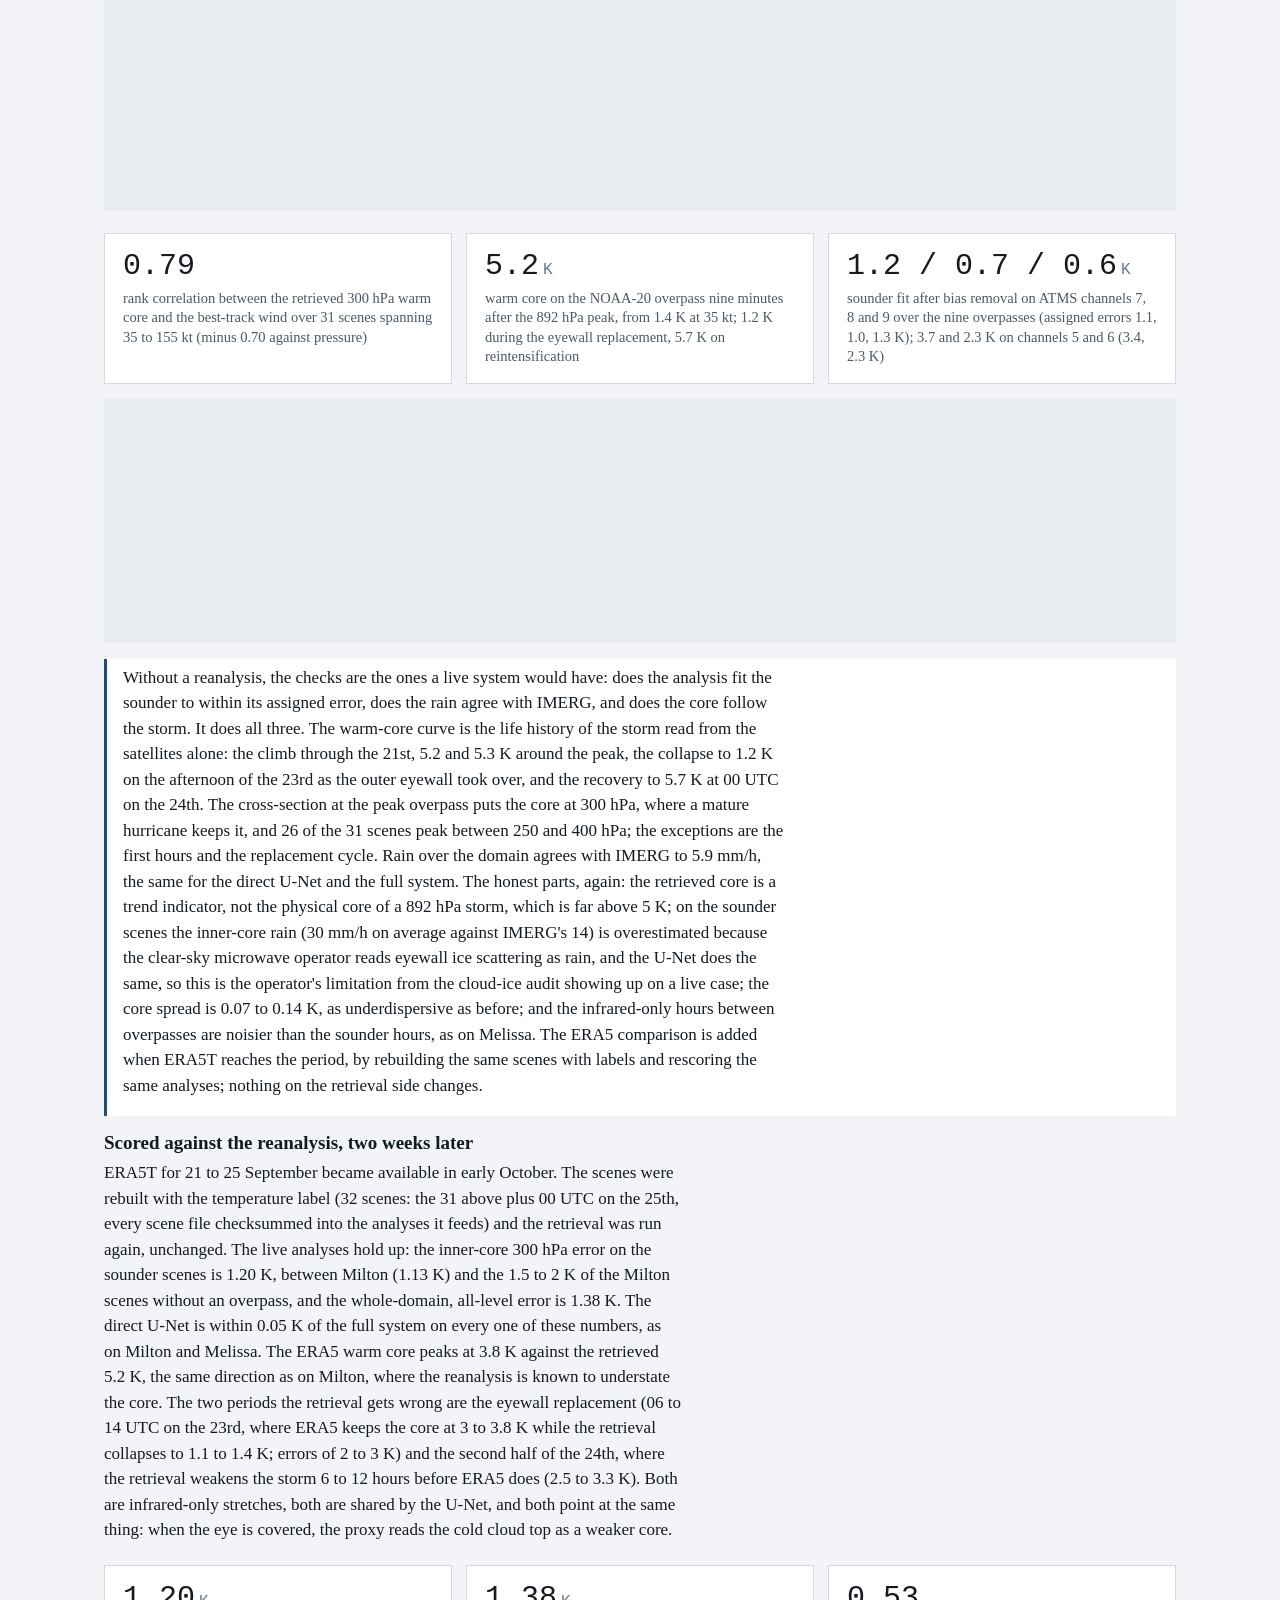
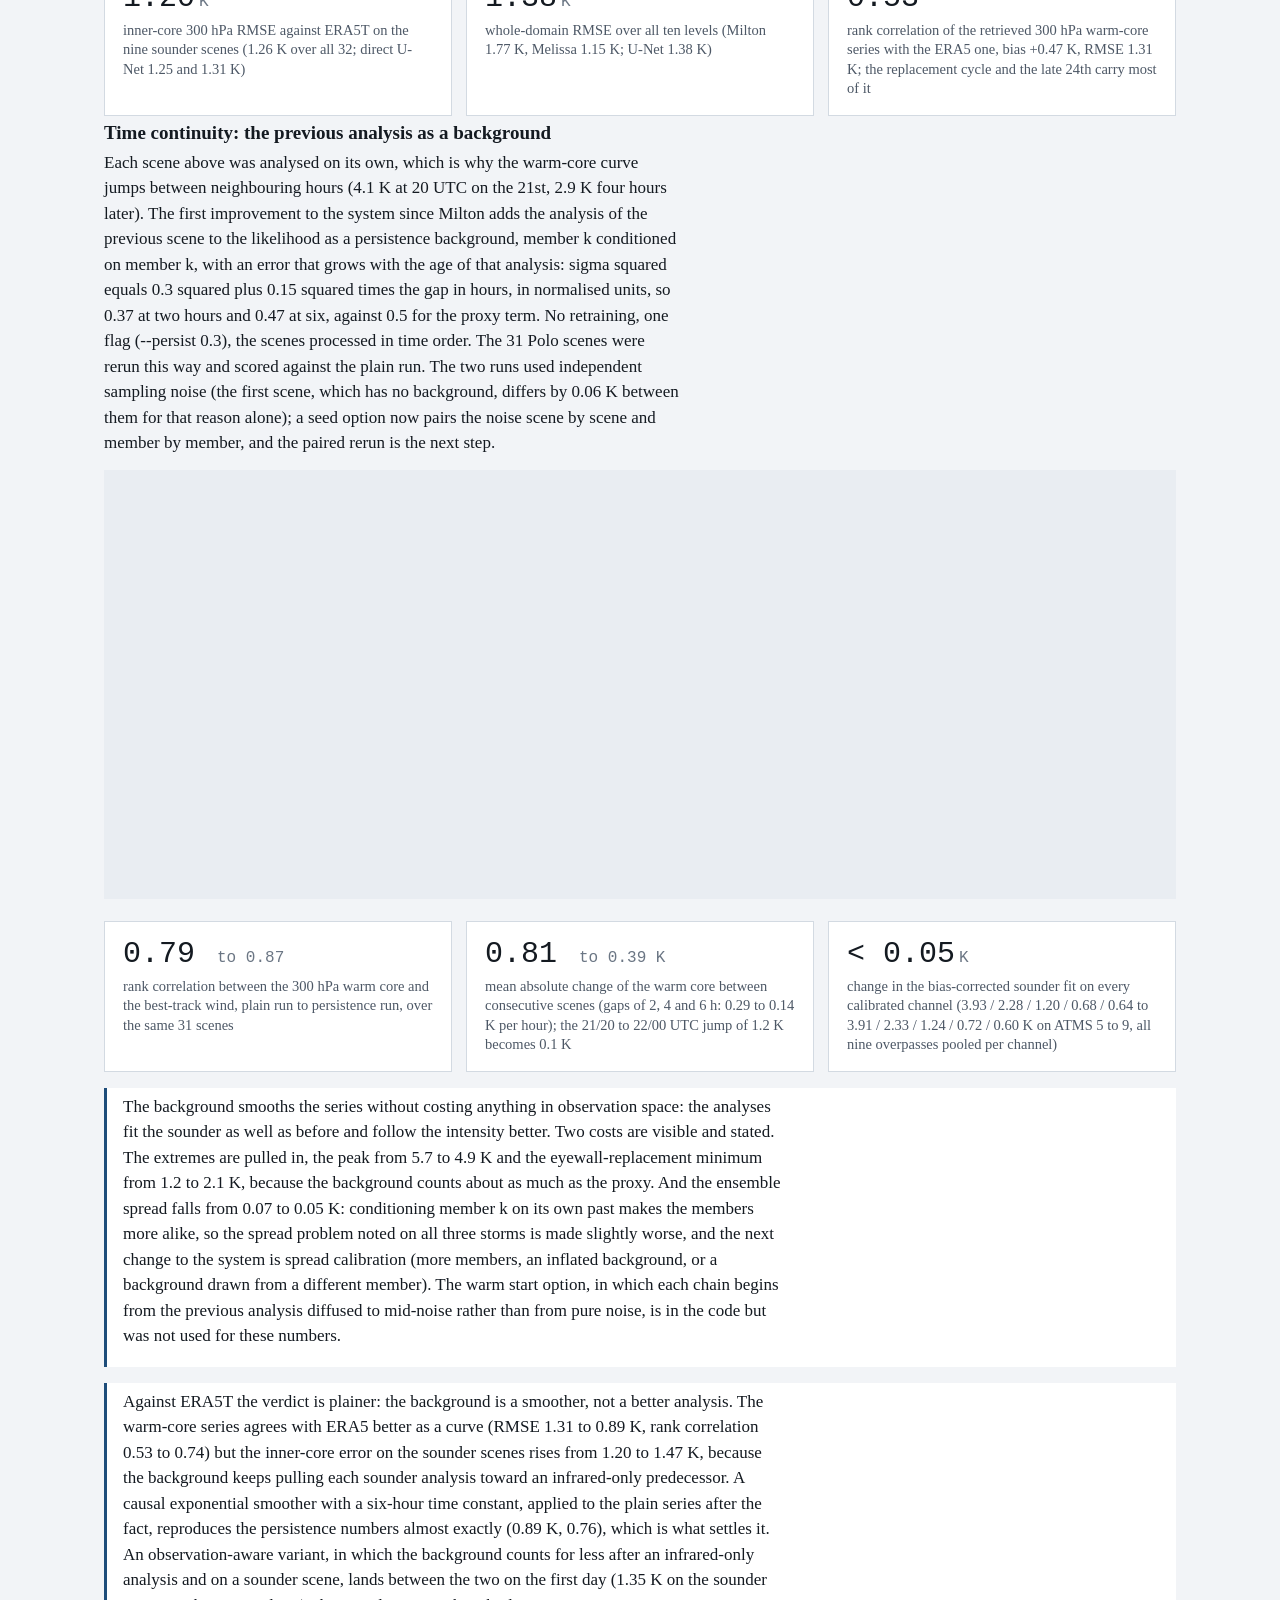
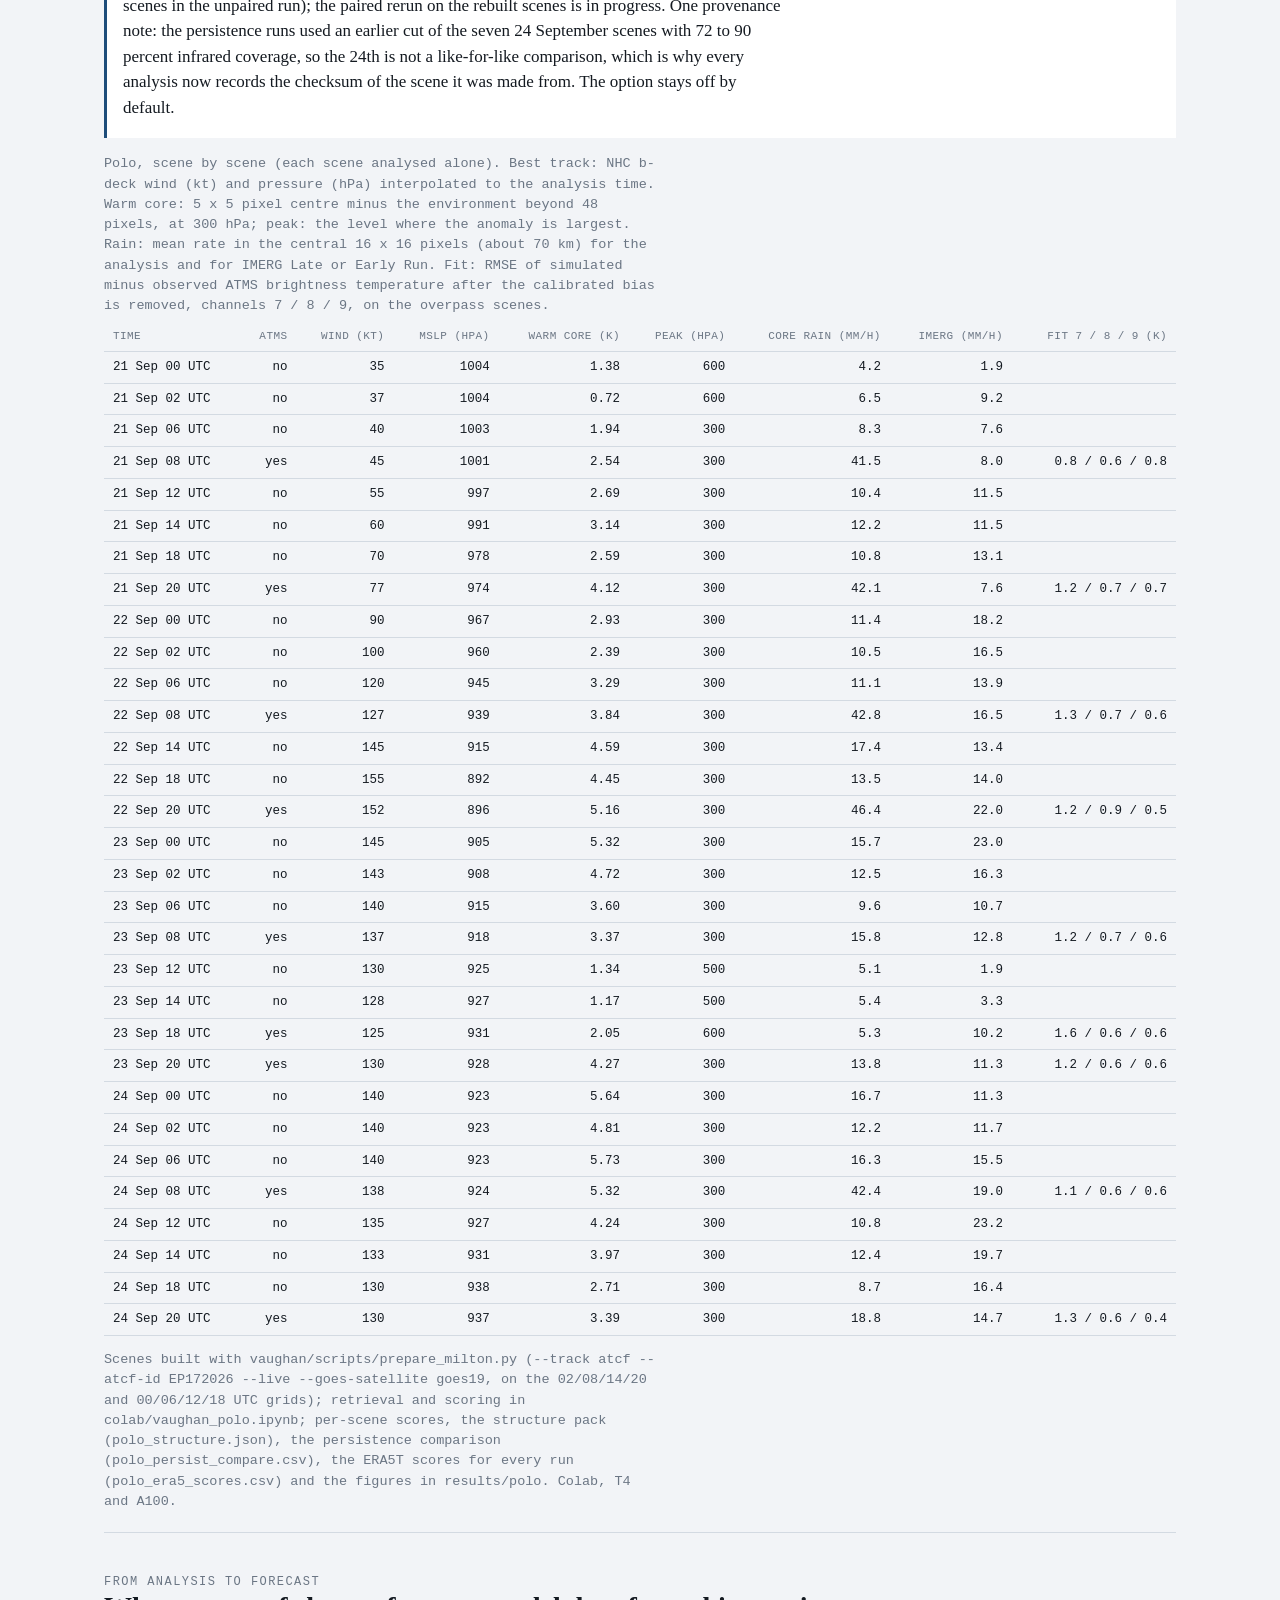
==== commit 53427893: "Polo scored against ERA5T: 1.20 K inner core on sounder scenes; persistence background shown to be a" ====
--- a/dashboard/index.html
+++ b/dashboard/index.html
@@ -220,6 +220,13 @@
   </div>
   <figure class="fig"><img src="img/polo_structure.webp" width="2940" height="672" loading="lazy" decoding="async" alt="Polo at 20 UTC on 22 September: observed GOES-19 channel 13, the retrieved 300 hPa temperature anomaly, the retrieved rain with IMERG contours, and a west to east cross-section of the temperature anomaly"></figure>
   <div class="callout"><p>Without a reanalysis, the checks are the ones a live system would have: does the analysis fit the sounder to within its assigned error, does the rain agree with IMERG, and does the core follow the storm. It does all three. The warm-core curve is the life history of the storm read from the satellites alone: the climb through the 21st, 5.2 and 5.3 K around the peak, the collapse to 1.2 K on the afternoon of the 23rd as the outer eyewall took over, and the recovery to 5.7 K at 00 UTC on the 24th. The cross-section at the peak overpass puts the core at 300 hPa, where a mature hurricane keeps it, and 26 of the 31 scenes peak between 250 and 400 hPa; the exceptions are the first hours and the replacement cycle. Rain over the domain agrees with IMERG to 5.9 mm/h, the same for the direct U-Net and the full system. The honest parts, again: the retrieved core is a trend indicator, not the physical core of a 892 hPa storm, which is far above 5 K; on the sounder scenes the inner-core rain (30 mm/h on average against IMERG's 14) is overestimated because the clear-sky microwave operator reads eyewall ice scattering as rain, and the U-Net does the same, so this is the operator's limitation from the cloud-ice audit showing up on a live case; the core spread is 0.07 to 0.14 K, as underdispersive as before; and the infrared-only hours between overpasses are noisier than the sounder hours, as on Melissa. The ERA5 comparison is added when ERA5T reaches the period, by rebuilding the same scenes with labels and rescoring the same analyses; nothing on the retrieval side changes.</p></div>
+  <h3>Scored against the reanalysis, two weeks later</h3>
+  <p>ERA5T for 21 to 25 September became available in early October. The scenes were rebuilt with the temperature label (32 scenes: the 31 above plus 00 UTC on the 25th, every scene file checksummed into the analyses it feeds) and the retrieval was run again, unchanged. The live analyses hold up: the inner-core 300 hPa error on the sounder scenes is 1.20 K, between Milton (1.13 K) and the 1.5 to 2 K of the Milton scenes without an overpass, and the whole-domain, all-level error is 1.38 K. The direct U-Net is within 0.05 K of the full system on every one of these numbers, as on Milton and Melissa. The ERA5 warm core peaks at 3.8 K against the retrieved 5.2 K, the same direction as on Milton, where the reanalysis is known to understate the core. The two periods the retrieval gets wrong are the eyewall replacement (06 to 14 UTC on the 23rd, where ERA5 keeps the core at 3 to 3.8 K while the retrieval collapses to 1.1 to 1.4 K; errors of 2 to 3 K) and the second half of the 24th, where the retrieval weakens the storm 6 to 12 hours before ERA5 does (2.5 to 3.3 K). Both are infrared-only stretches, both are shared by the U-Net, and both point at the same thing: when the eye is covered, the proxy reads the cold cloud top as a weaker core.</p>
+  <div class="tiles">
+    <div class="tile"><div class="n">1.20<span class="u">K</span></div><div class="l">inner-core 300 hPa RMSE against ERA5T on the nine sounder scenes (1.26 K over all 32; direct U-Net 1.25 and 1.31 K)</div></div>
+    <div class="tile"><div class="n">1.38<span class="u">K</span></div><div class="l">whole-domain RMSE over all ten levels (Milton 1.77 K, Melissa 1.15 K; U-Net 1.38 K)</div></div>
+    <div class="tile"><div class="n">0.53</div><div class="l">rank correlation of the retrieved 300 hPa warm-core series with the ERA5 one, bias +0.47 K, RMSE 1.31 K; the replacement cycle and the late 24th carry most of it</div></div>
+  </div>
   <h3>Time continuity: the previous analysis as a background</h3>
   <p>Each scene above was analysed on its own, which is why the warm-core curve jumps between neighbouring hours (4.1 K at 20 UTC on the 21st, 2.9 K four hours later). The first improvement to the system since Milton adds the analysis of the previous scene to the likelihood as a persistence background, member k conditioned on member k, with an error that grows with the age of that analysis: sigma squared equals 0.3 squared plus 0.15 squared times the gap in hours, in normalised units, so 0.37 at two hours and 0.47 at six, against 0.5 for the proxy term. No retraining, one flag (--persist 0.3), the scenes processed in time order. The 31 Polo scenes were rerun this way and scored against the plain run. The two runs used independent sampling noise (the first scene, which has no background, differs by 0.06 K between them for that reason alone); a seed option now pairs the noise scene by scene and member by member, and the paired rerun is the next step.</p>
   <figure class="fig"><img src="img/polo_persist.webp" width="1350" height="540" loading="lazy" decoding="async" alt="Polo 300 hPa warm core through time: each scene analysed alone in grey, with the previous analysis as background in red, and the best-track wind dashed"></figure>
@@ -229,12 +236,13 @@
     <div class="tile"><div class="n">&lt; 0.05<span class="u">K</span></div><div class="l">change in the bias-corrected sounder fit on every calibrated channel (3.93 / 2.28 / 1.20 / 0.68 / 0.64 to 3.91 / 2.33 / 1.24 / 0.72 / 0.60 K on ATMS 5 to 9, all nine overpasses pooled per channel)</div></div>
   </div>
   <div class="callout"><p>The background smooths the series without costing anything in observation space: the analyses fit the sounder as well as before and follow the intensity better. Two costs are visible and stated. The extremes are pulled in, the peak from 5.7 to 4.9 K and the eyewall-replacement minimum from 1.2 to 2.1 K, because the background counts about as much as the proxy. And the ensemble spread falls from 0.07 to 0.05 K: conditioning member k on its own past makes the members more alike, so the spread problem noted on all three storms is made slightly worse, and the next change to the system is spread calibration (more members, an inflated background, or a background drawn from a different member). The warm start option, in which each chain begins from the previous analysis diffused to mid-noise rather than from pure noise, is in the code but was not used for these numbers.</p></div>
+  <div class="callout"><p>Against ERA5T the verdict is plainer: the background is a smoother, not a better analysis. The warm-core series agrees with ERA5 better as a curve (RMSE 1.31 to 0.89 K, rank correlation 0.53 to 0.74) but the inner-core error on the sounder scenes rises from 1.20 to 1.47 K, because the background keeps pulling each sounder analysis toward an infrared-only predecessor. A causal exponential smoother with a six-hour time constant, applied to the plain series after the fact, reproduces the persistence numbers almost exactly (0.89 K, 0.76), which is what settles it. An observation-aware variant, in which the background counts for less after an infrared-only analysis and on a sounder scene, lands between the two on the first day (1.35 K on the sounder scenes in the unpaired run); the paired rerun on the rebuilt scenes is in progress. One provenance note: the persistence runs used an earlier cut of the seven 24 September scenes with 72 to 90 percent infrared coverage, so the 24th is not a like-for-like comparison, which is why every analysis now records the checksum of the scene it was made from. The option stays off by default.</p></div>
   <p class="fine tblcap">Polo, scene by scene (each scene analysed alone). Best track: NHC b-deck wind (kt) and pressure (hPa) interpolated to the analysis time. Warm core: 5 x 5 pixel centre minus the environment beyond 48 pixels, at 300 hPa; peak: the level where the anomaly is largest. Rain: mean rate in the central 16 x 16 pixels (about 70 km) for the analysis and for IMERG Late or Early Run. Fit: RMSE of simulated minus observed ATMS brightness temperature after the calibrated bias is removed, channels 7 / 8 / 9, on the overpass scenes.</p>
   <div class="tbl"><table>
     <thead><tr><th>time</th><th>ATMS</th><th>wind (kt)</th><th>MSLP (hPa)</th><th>warm core (K)</th><th>peak (hPa)</th><th>core rain (mm/h)</th><th>IMERG (mm/h)</th><th>fit 7 / 8 / 9 (K)</th></tr></thead>
     <tbody><tr><td>21 Sep 00 UTC</td><td>no</td><td>35</td><td>1004</td><td>1.38</td><td>600</td><td>4.2</td><td>1.9</td><td></td></tr><tr><td>21 Sep 02 UTC</td><td>no</td><td>37</td><td>1004</td><td>0.72</td><td>600</td><td>6.5</td><td>9.2</td><td></td></tr><tr><td>21 Sep 06 UTC</td><td>no</td><td>40</td><td>1003</td><td>1.94</td><td>300</td><td>8.3</td><td>7.6</td><td></td></tr><tr><td>21 Sep 08 UTC</td><td>yes</td><td>45</td><td>1001</td><td>2.54</td><td>300</td><td>41.5</td><td>8.0</td><td>0.8 / 0.6 / 0.8</td></tr><tr><td>21 Sep 12 UTC</td><td>no</td><td>55</td><td>997</td><td>2.69</td><td>300</td><td>10.4</td><td>11.5</td><td></td></tr><tr><td>21 Sep 14 UTC</td><td>no</td><td>60</td><td>991</td><td>3.14</td><td>300</td><td>12.2</td><td>11.5</td><td></td></tr><tr><td>21 Sep 18 UTC</td><td>no</td><td>70</td><td>978</td><td>2.59</td><td>300</td><td>10.8</td><td>13.1</td><td></td></tr><tr><td>21 Sep 20 UTC</td><td>yes</td><td>77</td><td>974</td><td>4.12</td><td>300</td><td>42.1</td><td>7.6</td><td>1.2 / 0.7 / 0.7</td></tr><tr><td>22 Sep 00 UTC</td><td>no</td><td>90</td><td>967</td><td>2.93</td><td>300</td><td>11.4</td><td>18.2</td><td></td></tr><tr><td>22 Sep 02 UTC</td><td>no</td><td>100</td><td>960</td><td>2.39</td><td>300</td><td>10.5</td><td>16.5</td><td></td></tr><tr><td>22 Sep 06 UTC</td><td>no</td><td>120</td><td>945</td><td>3.29</td><td>300</td><td>11.1</td><td>13.9</td><td></td></tr><tr><td>22 Sep 08 UTC</td><td>yes</td><td>127</td><td>939</td><td>3.84</td><td>300</td><td>42.8</td><td>16.5</td><td>1.3 / 0.7 / 0.6</td></tr><tr><td>22 Sep 14 UTC</td><td>no</td><td>145</td><td>915</td><td>4.59</td><td>300</td><td>17.4</td><td>13.4</td><td></td></tr><tr><td>22 Sep 18 UTC</td><td>no</td><td>155</td><td>892</td><td>4.45</td><td>300</td><td>13.5</td><td>14.0</td><td></td></tr><tr><td>22 Sep 20 UTC</td><td>yes</td><td>152</td><td>896</td><td>5.16</td><td>300</td><td>46.4</td><td>22.0</td><td>1.2 / 0.9 / 0.5</td></tr><tr><td>23 Sep 00 UTC</td><td>no</td><td>145</td><td>905</td><td>5.32</td><td>300</td><td>15.7</td><td>23.0</td><td></td></tr><tr><td>23 Sep 02 UTC</td><td>no</td><td>143</td><td>908</td><td>4.72</td><td>300</td><td>12.5</td><td>16.3</td><td></td></tr><tr><td>23 Sep 06 UTC</td><td>no</td><td>140</td><td>915</td><td>3.60</td><td>300</td><td>9.6</td><td>10.7</td><td></td></tr><tr><td>23 Sep 08 UTC</td><td>yes</td><td>137</td><td>918</td><td>3.37</td><td>300</td><td>15.8</td><td>12.8</td><td>1.2 / 0.7 / 0.6</td></tr><tr><td>23 Sep 12 UTC</td><td>no</td><td>130</td><td>925</td><td>1.34</td><td>500</td><td>5.1</td><td>1.9</td><td></td></tr><tr><td>23 Sep 14 UTC</td><td>no</td><td>128</td><td>927</td><td>1.17</td><td>500</td><td>5.4</td><td>3.3</td><td></td></tr><tr><td>23 Sep 18 UTC</td><td>yes</td><td>125</td><td>931</td><td>2.05</td><td>600</td><td>5.3</td><td>10.2</td><td>1.6 / 0.6 / 0.6</td></tr><tr><td>23 Sep 20 UTC</td><td>yes</td><td>130</td><td>928</td><td>4.27</td><td>300</td><td>13.8</td><td>11.3</td><td>1.2 / 0.6 / 0.6</td></tr><tr><td>24 Sep 00 UTC</td><td>no</td><td>140</td><td>923</td><td>5.64</td><td>300</td><td>16.7</td><td>11.3</td><td></td></tr><tr><td>24 Sep 02 UTC</td><td>no</td><td>140</td><td>923</td><td>4.81</td><td>300</td><td>12.2</td><td>11.7</td><td></td></tr><tr><td>24 Sep 06 UTC</td><td>no</td><td>140</td><td>923</td><td>5.73</td><td>300</td><td>16.3</td><td>15.5</td><td></td></tr><tr><td>24 Sep 08 UTC</td><td>yes</td><td>138</td><td>924</td><td>5.32</td><td>300</td><td>42.4</td><td>19.0</td><td>1.1 / 0.6 / 0.6</td></tr><tr><td>24 Sep 12 UTC</td><td>no</td><td>135</td><td>927</td><td>4.24</td><td>300</td><td>10.8</td><td>23.2</td><td></td></tr><tr><td>24 Sep 14 UTC</td><td>no</td><td>133</td><td>931</td><td>3.97</td><td>300</td><td>12.4</td><td>19.7</td><td></td></tr><tr><td>24 Sep 18 UTC</td><td>no</td><td>130</td><td>938</td><td>2.71</td><td>300</td><td>8.7</td><td>16.4</td><td></td></tr><tr><td>24 Sep 20 UTC</td><td>yes</td><td>130</td><td>937</td><td>3.39</td><td>300</td><td>18.8</td><td>14.7</td><td>1.3 / 0.6 / 0.4</td></tr></tbody>
   </table></div>
-  <p class="fine">Scenes built with vaughan/scripts/prepare_milton.py (--track atcf --atcf-id EP172026 --live --goes-satellite goes19, on the 02/08/14/20 and 00/06/12/18 UTC grids); retrieval and scoring in colab/vaughan_polo.ipynb; per-scene scores, the structure pack (polo_structure.json), the persistence comparison (polo_persist_compare.csv) and the figures in results/polo. Colab free tier, T4.</p>
+  <p class="fine">Scenes built with vaughan/scripts/prepare_milton.py (--track atcf --atcf-id EP172026 --live --goes-satellite goes19, on the 02/08/14/20 and 00/06/12/18 UTC grids); retrieval and scoring in colab/vaughan_polo.ipynb; per-scene scores, the structure pack (polo_structure.json), the persistence comparison (polo_persist_compare.csv), the ERA5T scores for every run (polo_era5_scores.csv) and the figures in results/polo. Colab, T4 and A100.</p>
 </section>
 
 <section id="forecast">
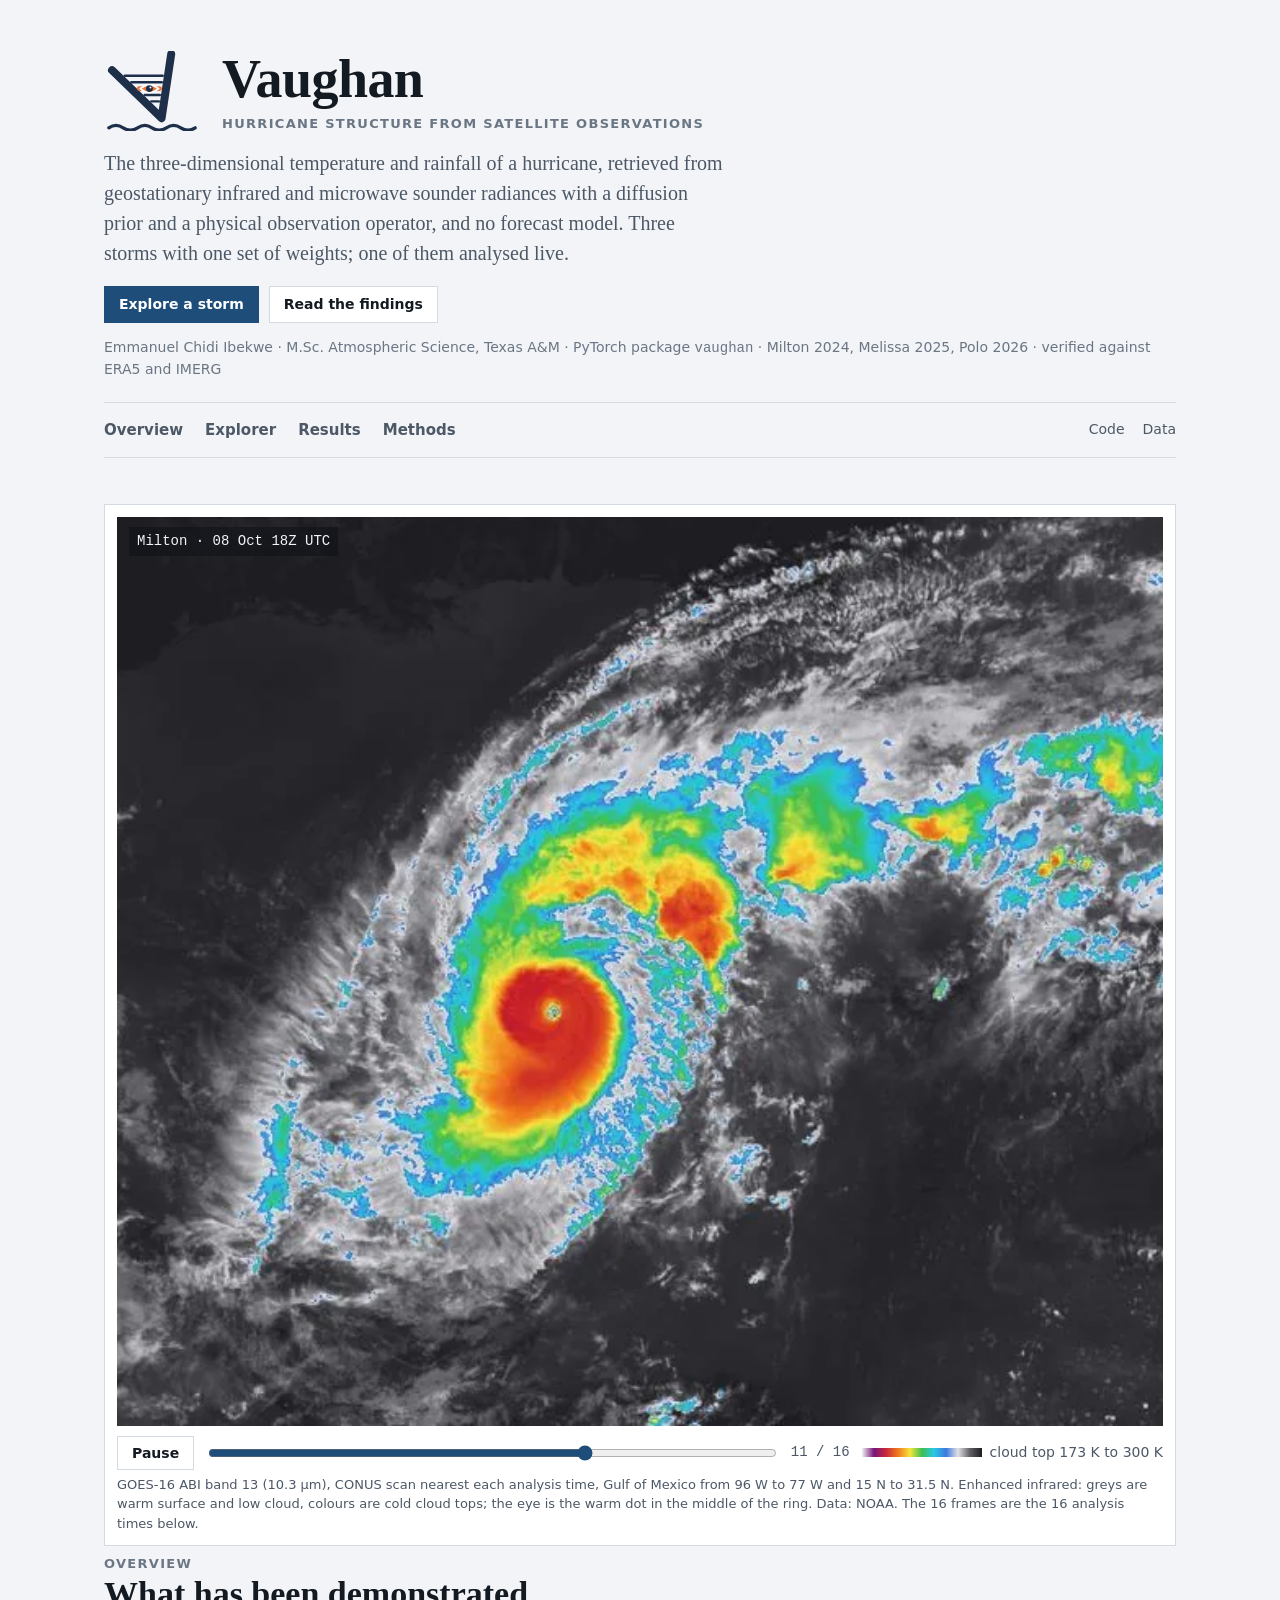
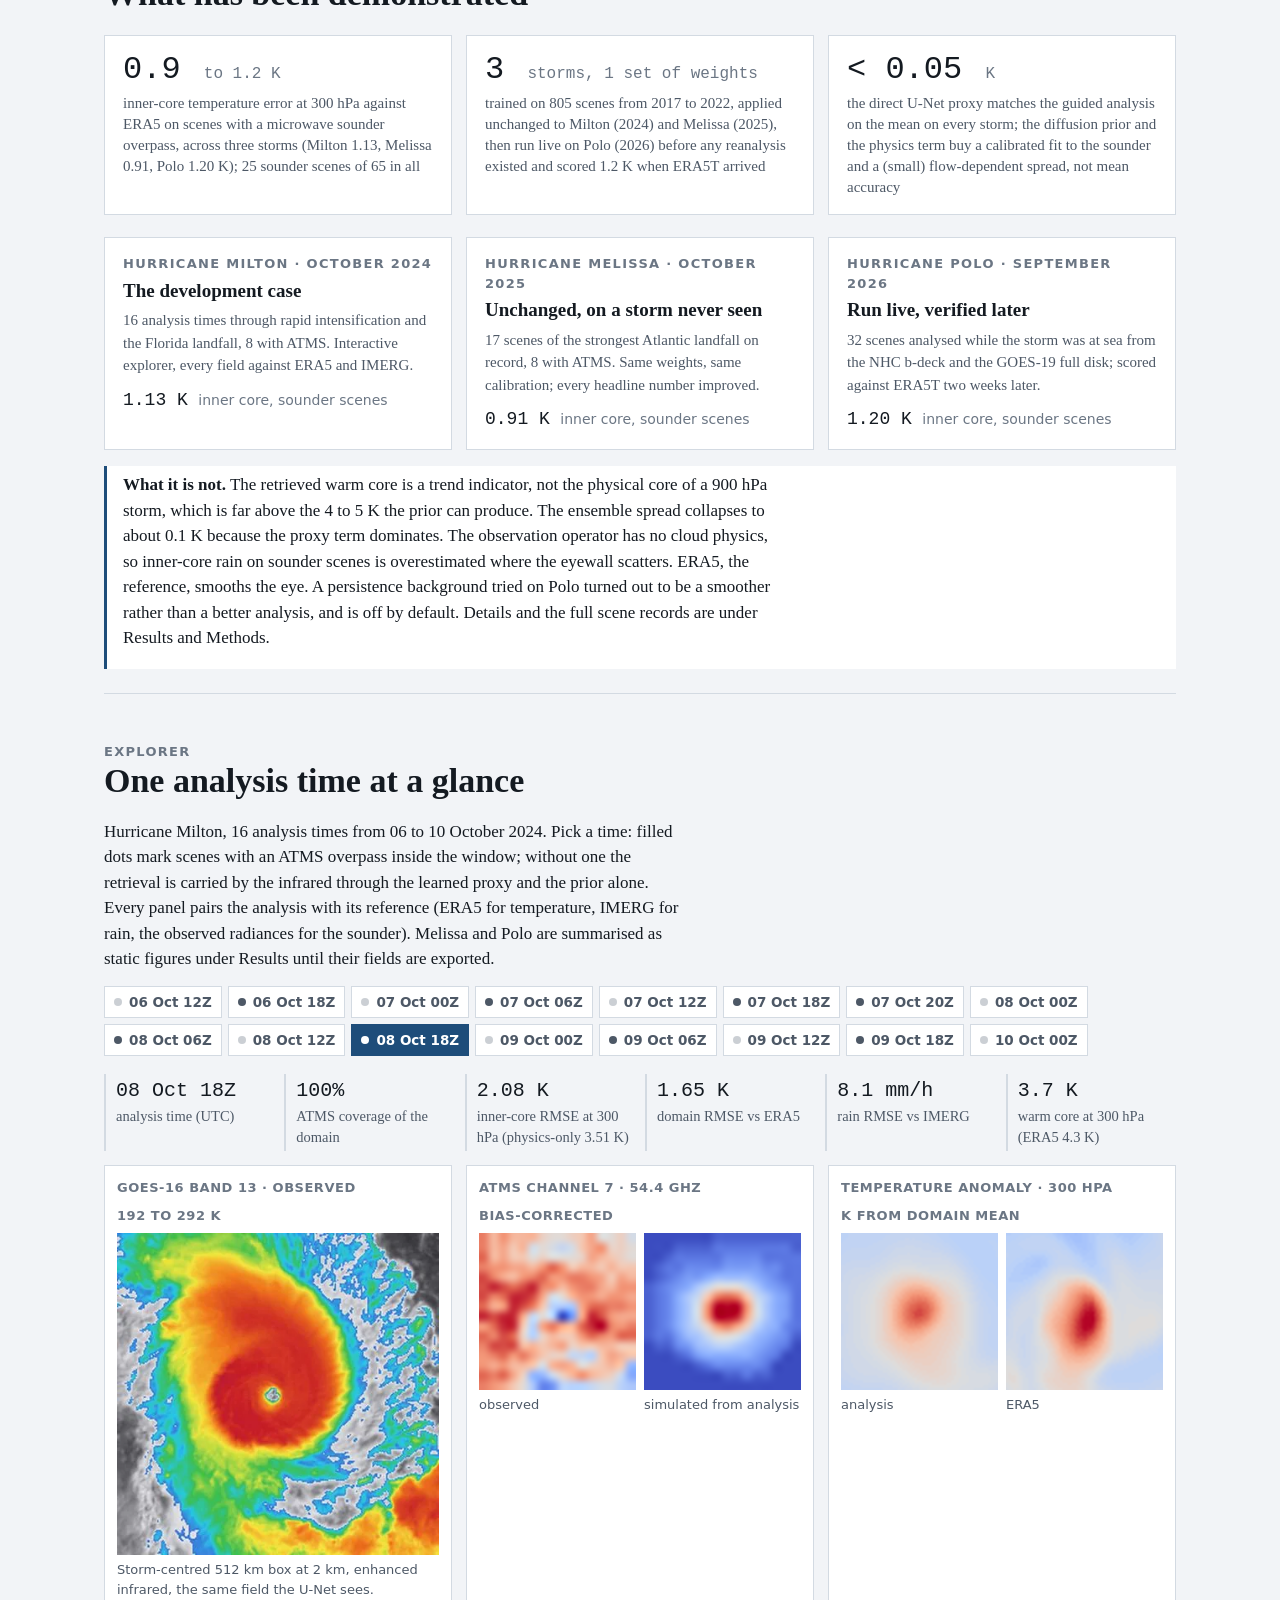
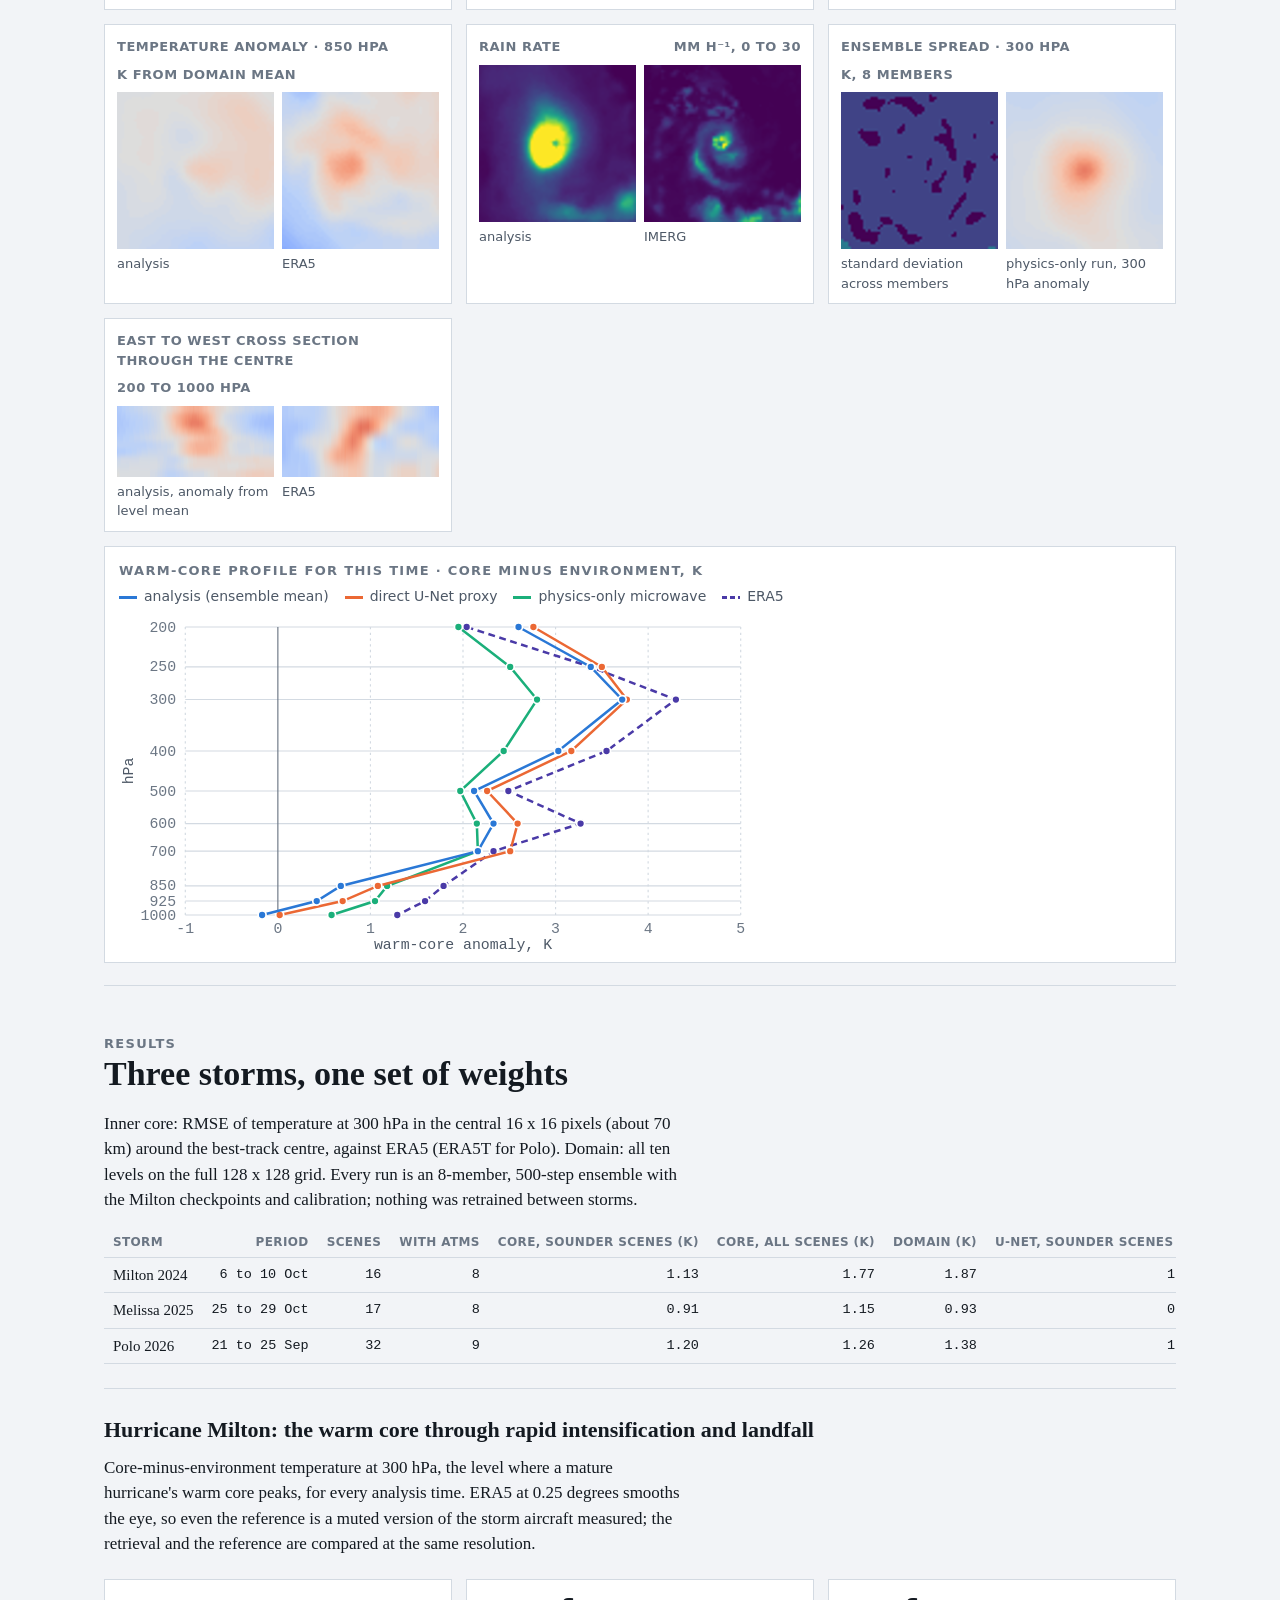
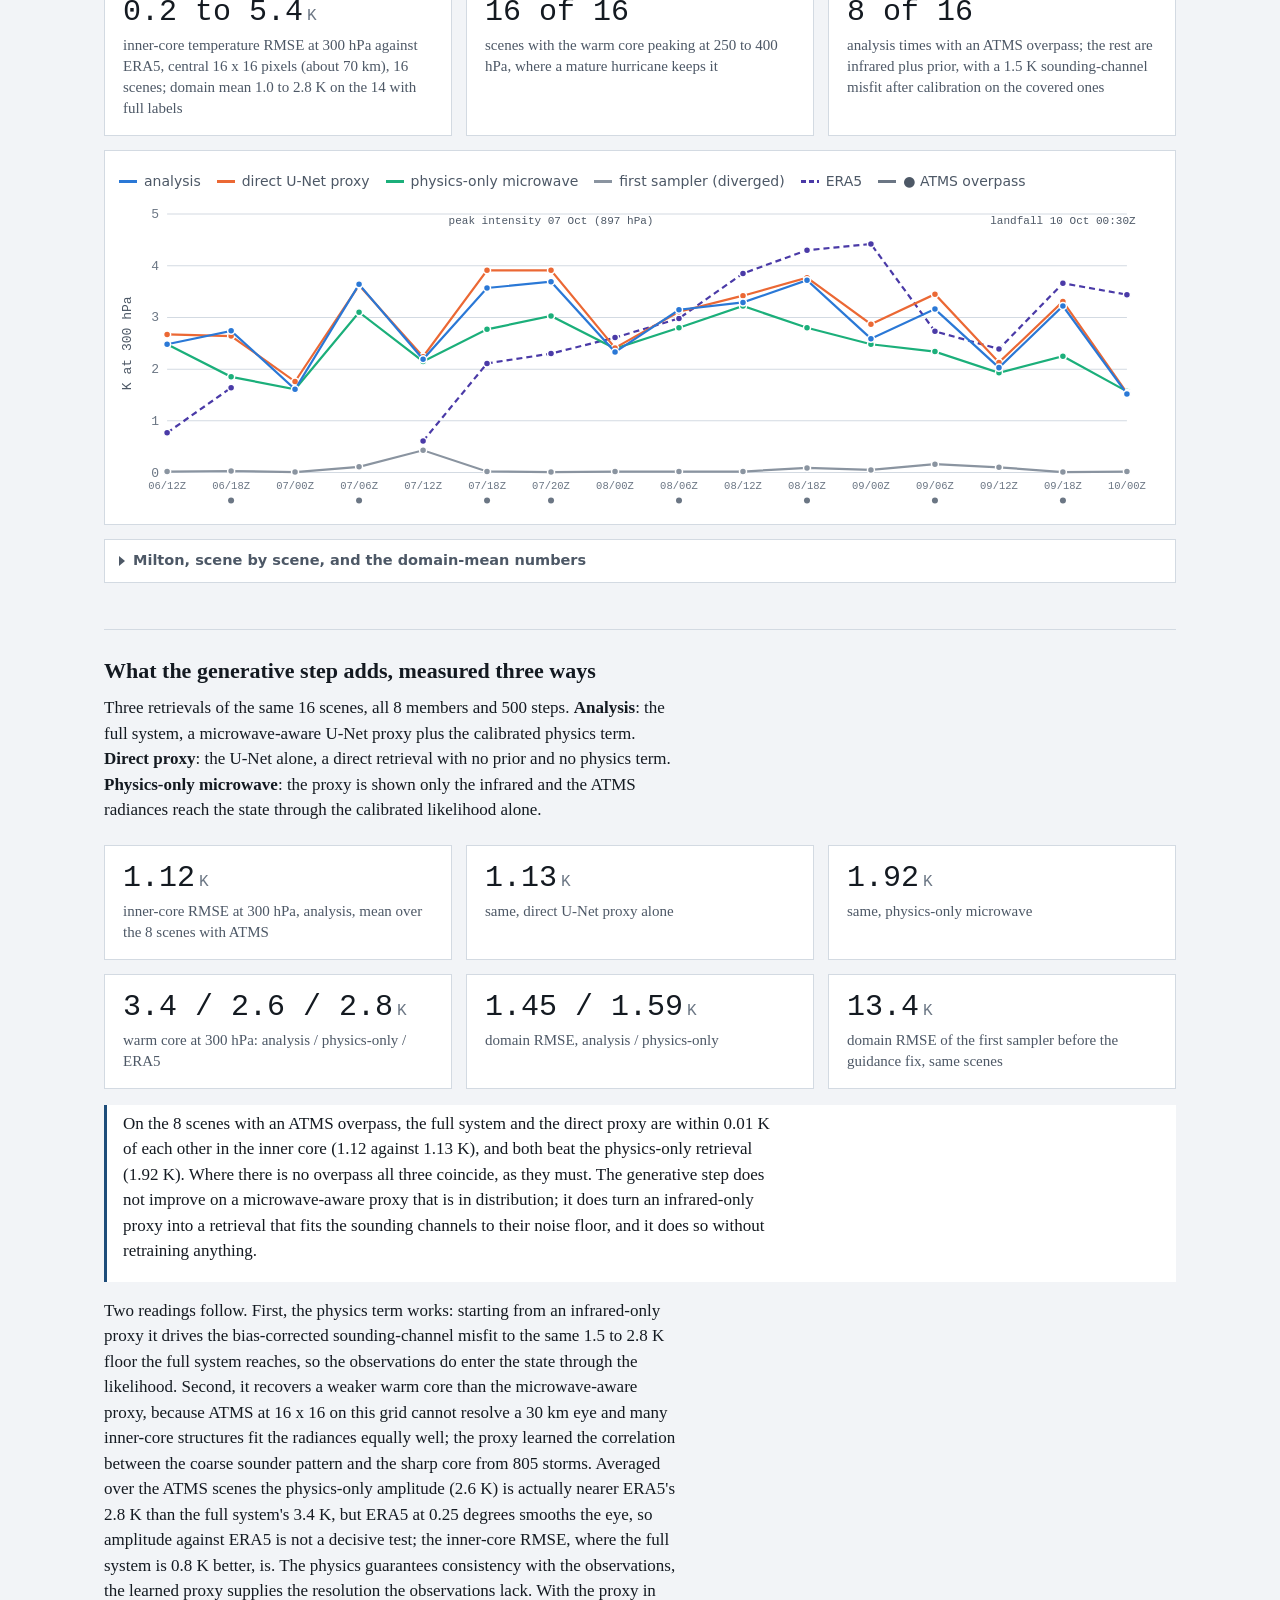
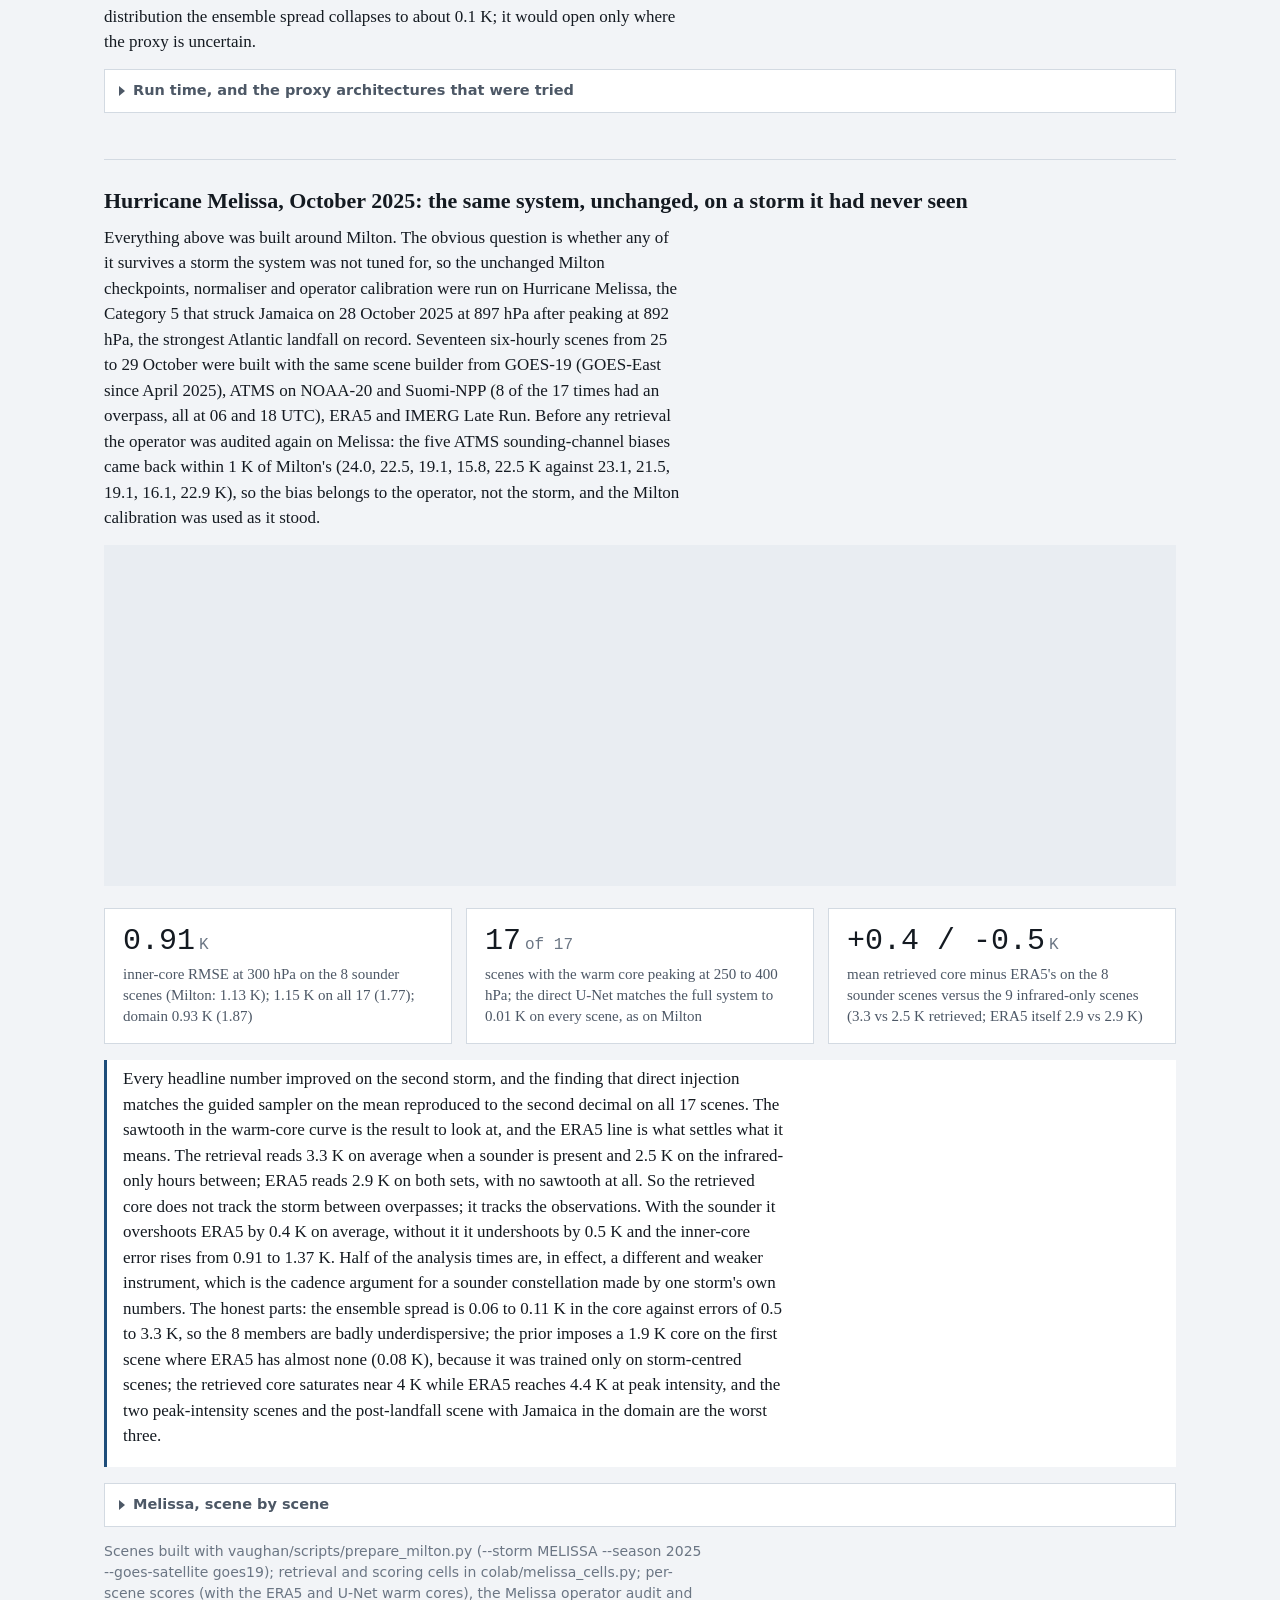
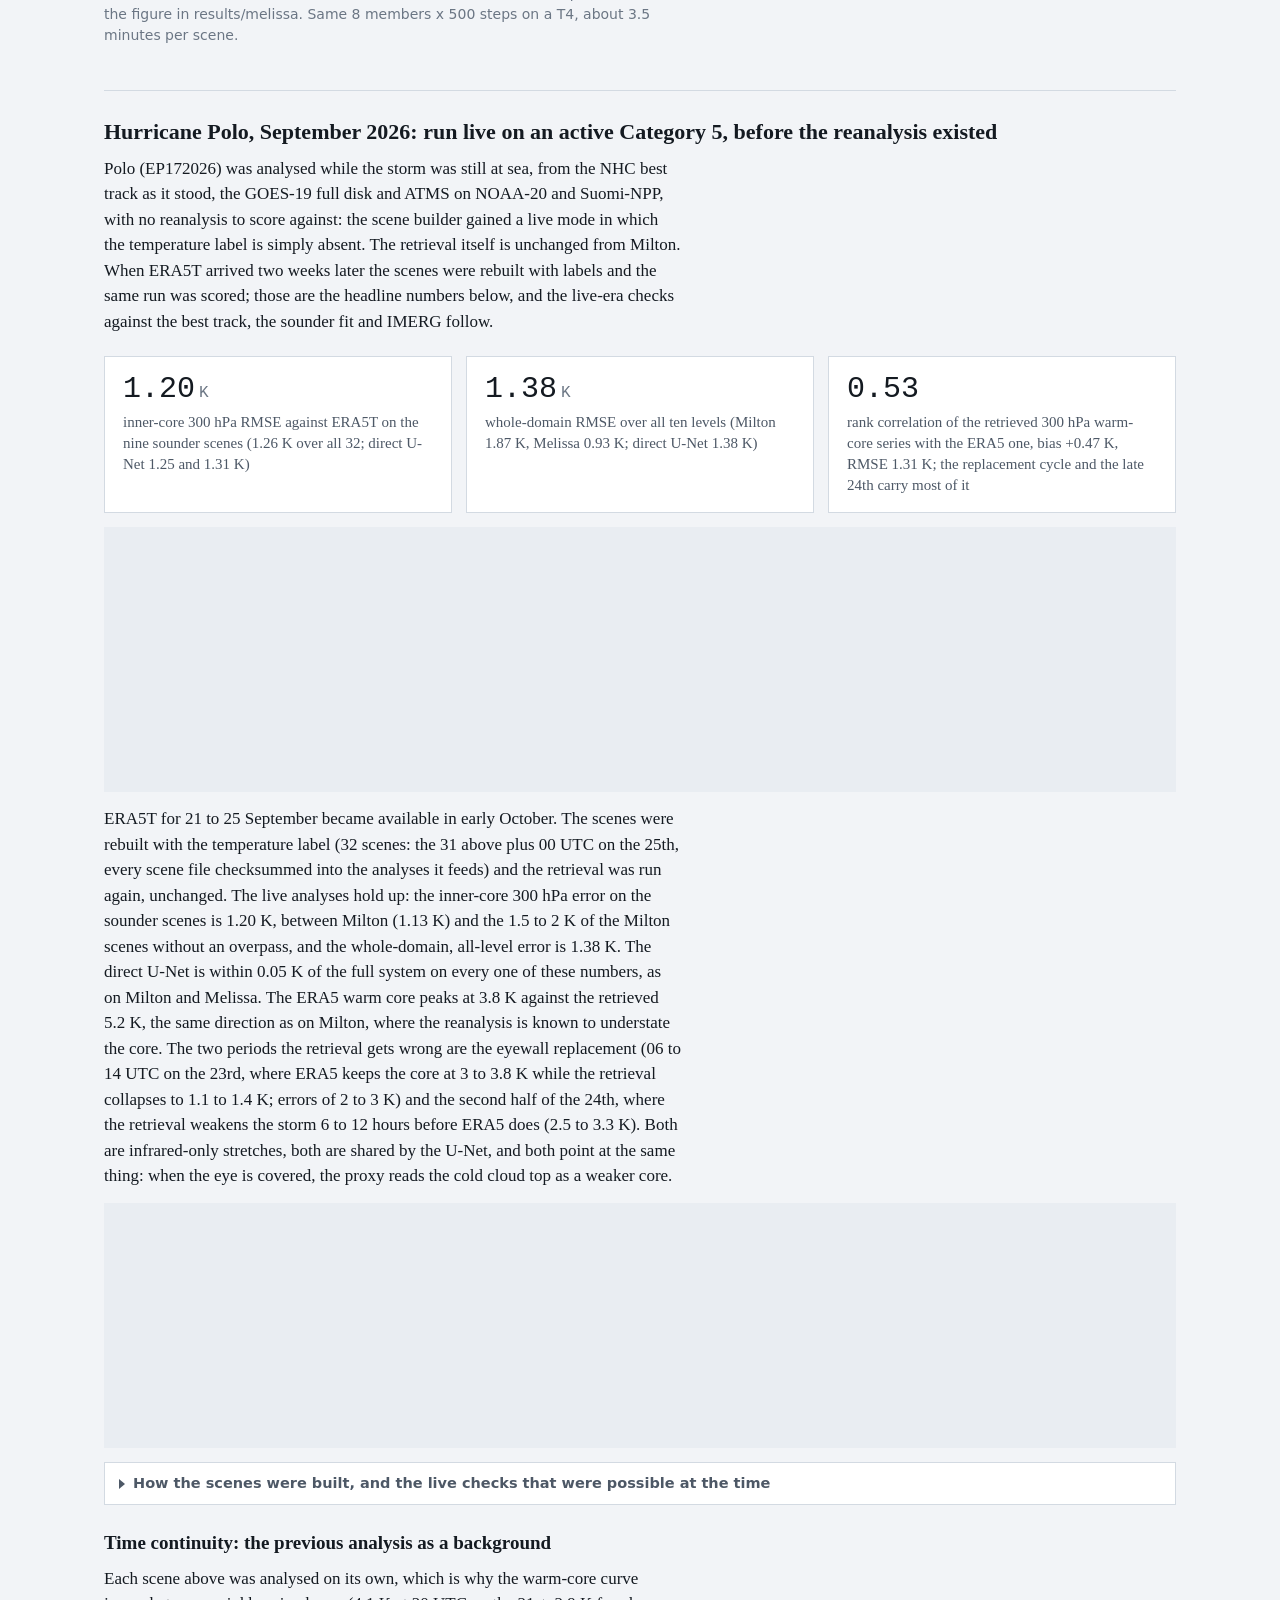
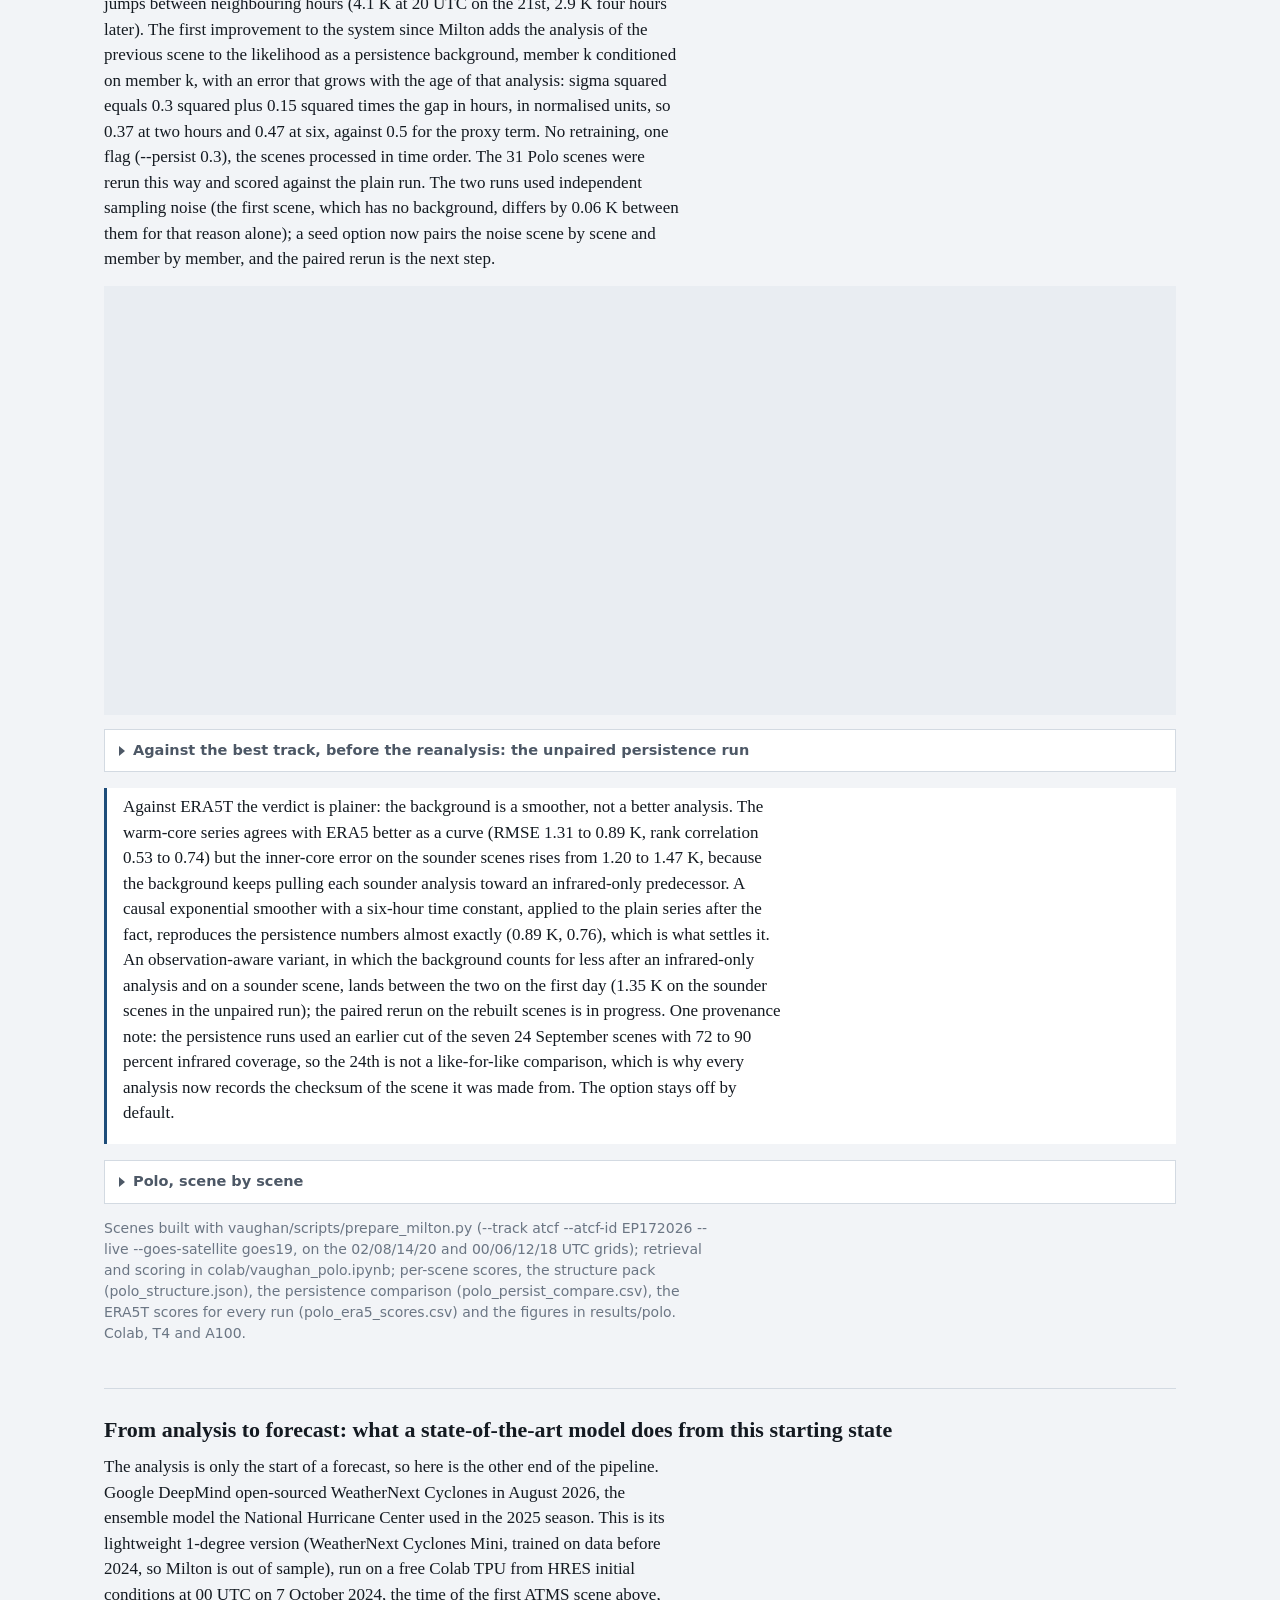
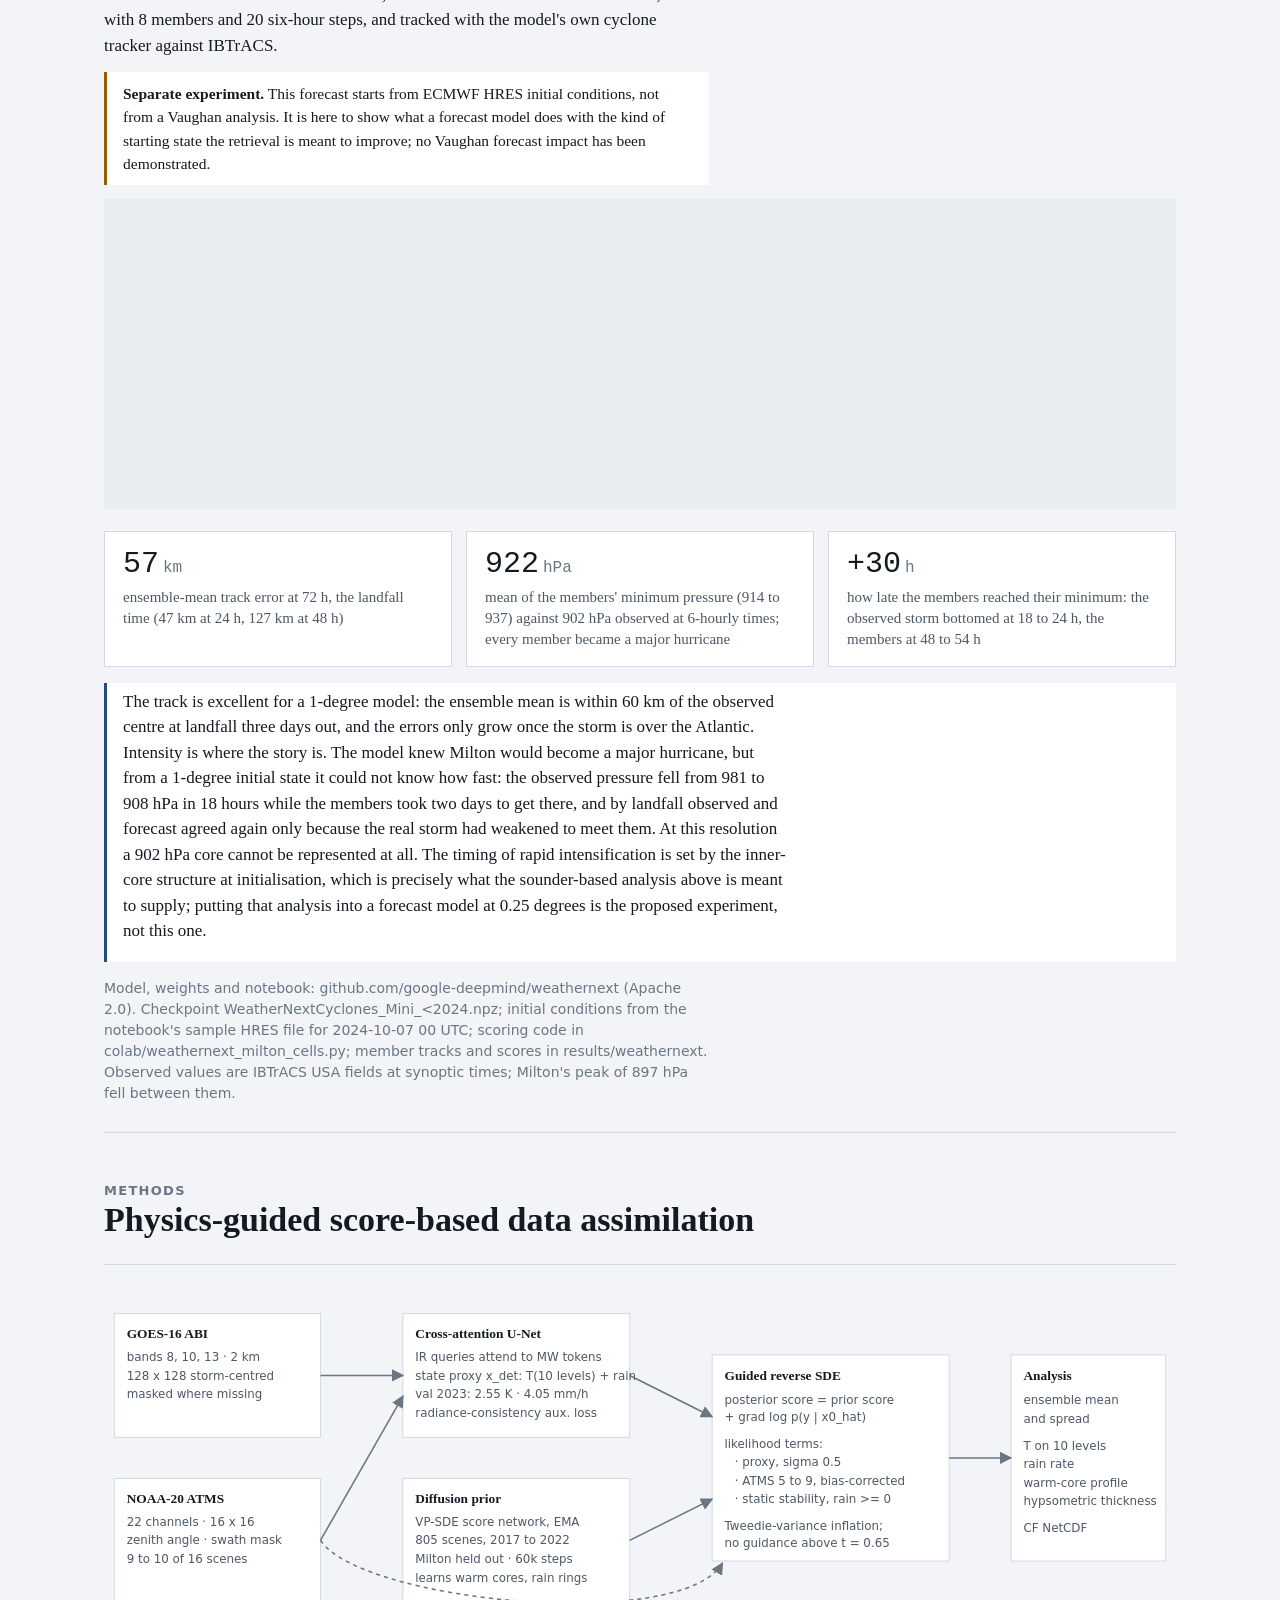
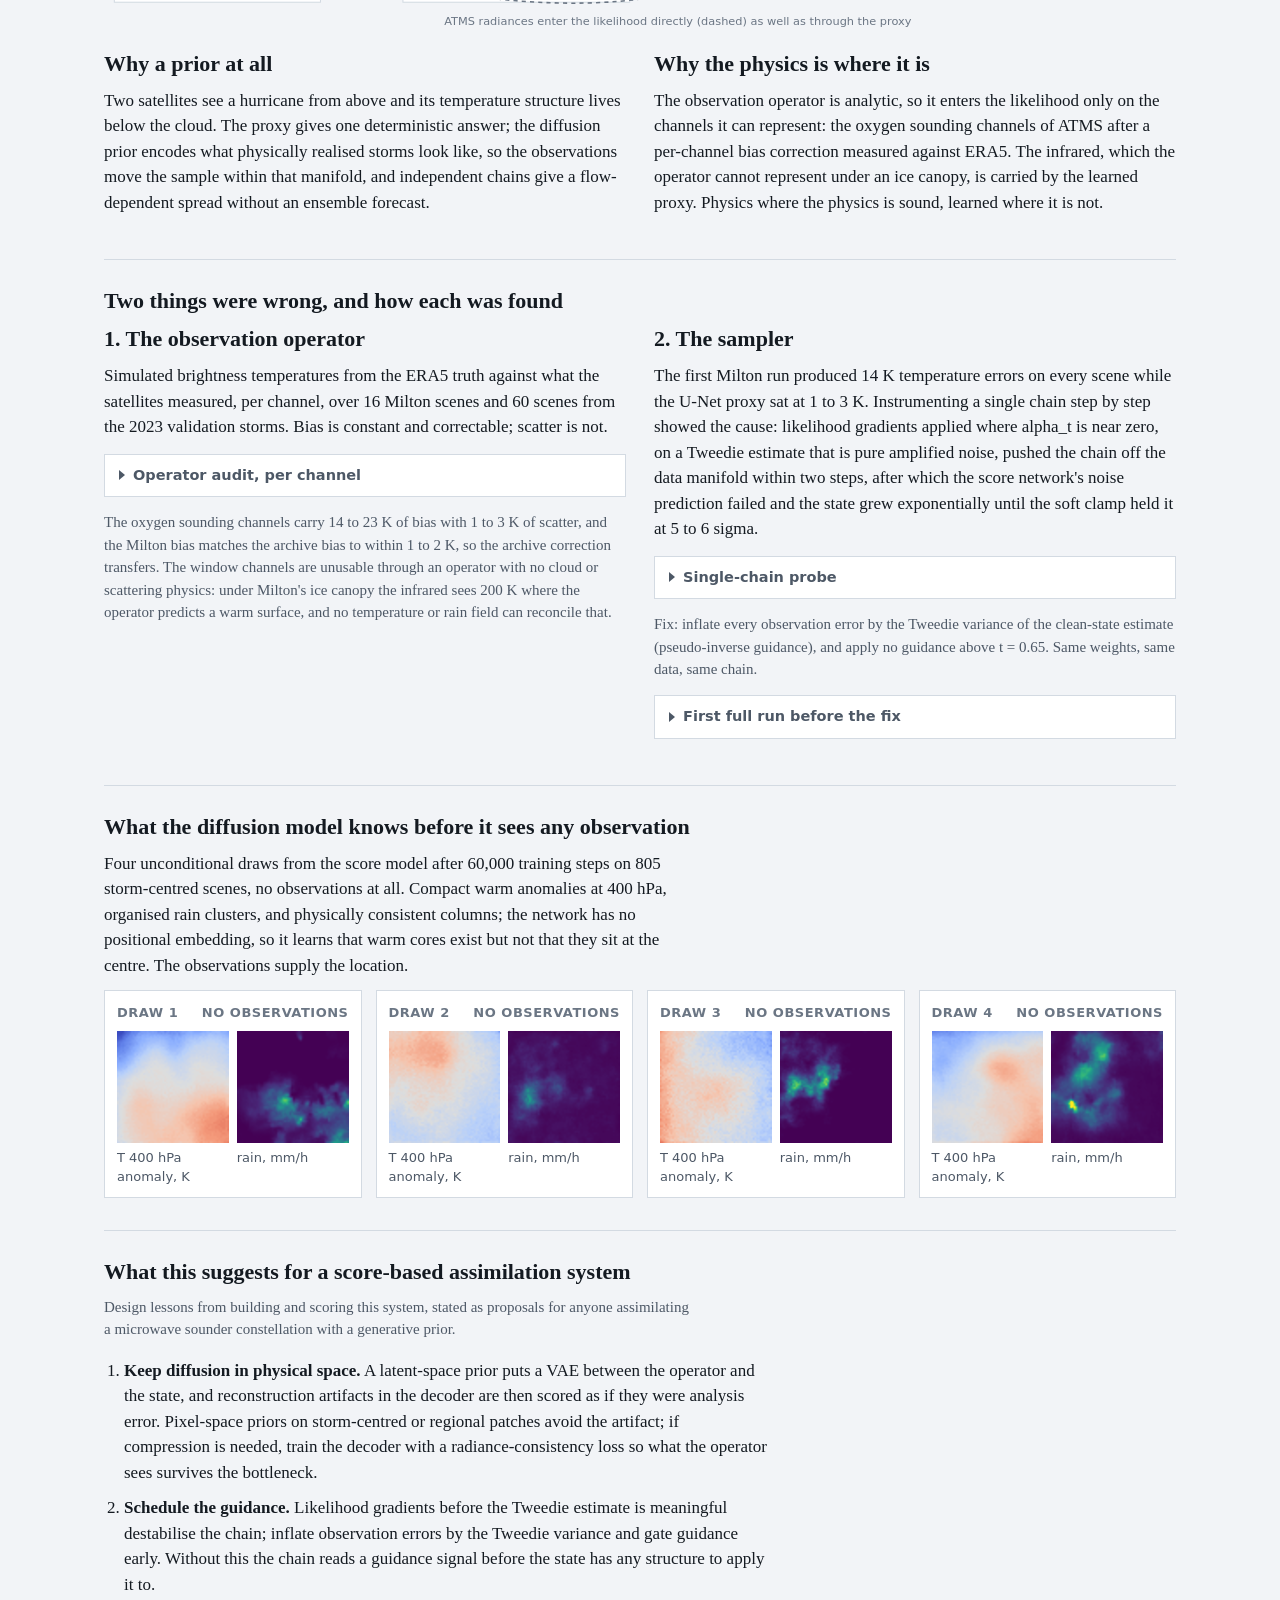
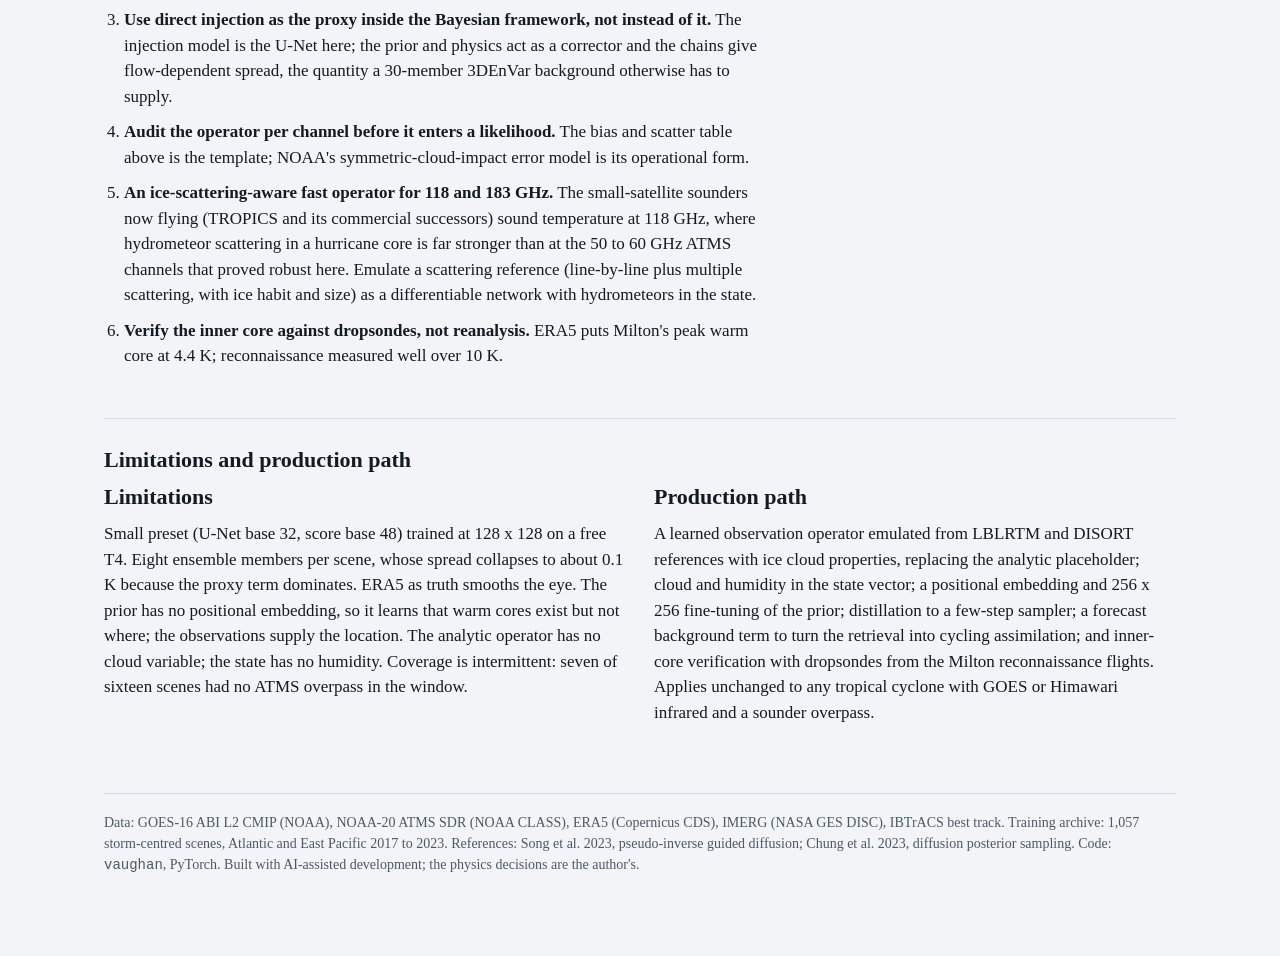
==== commit 9e2a461c: "Dashboard step 1: four views, findings first, three storms in the header; Polo scored against ERA5T" ====
--- a/dashboard/index.html
+++ b/dashboard/index.html
@@ -4,14 +4,14 @@
 <meta charset="utf-8">
 <meta name="viewport" content="width=device-width, initial-scale=1">
 <meta http-equiv="Content-Security-Policy" content="default-src 'self'; script-src 'self'; style-src 'self'; img-src 'self' data:; font-src 'self'; connect-src 'self'; object-src 'none'; base-uri 'none'; form-action 'none'">
-<title>Vaughan: Milton Inside Out</title>
-<meta name="description" content="The three-dimensional temperature and rainfall structure of Hurricane Milton retrieved from GOES-16 and NOAA-20 ATMS alone, by physics-guided score-based data assimilation, verified against ERA5 and IMERG, rerun unchanged on Hurricane Melissa, and run live on Hurricane Polo before any reanalysis existed.">
+<title>Vaughan: hurricane structure from satellite observations</title>
+<meta name="description" content="Vaughan retrieves the three-dimensional temperature and rainfall structure of a hurricane from geostationary infrared and microwave sounder radiances alone, by physics-guided score-based data assimilation. Verified against ERA5 and IMERG on Hurricanes Milton and Melissa, and run live on Hurricane Polo before any reanalysis existed.">
 <meta name="author" content="Emmanuel Chidi Ibekwe">
 <meta name="color-scheme" content="light dark">
 <meta name="theme-color" content="#1e2f4a">
 <meta property="og:type" content="article">
-<meta property="og:title" content="Vaughan: Milton Inside Out">
-<meta property="og:description" content="A satellite-only hurricane structure engine: Milton's warm core and rain from two satellites and no forecast model.">
+<meta property="og:title" content="Vaughan: hurricane structure from satellite observations">
+<meta property="og:description" content="Three-dimensional hurricane temperature and rain from two satellites and no forecast model: three storms, one set of weights, one run live.">
 <meta property="og:image" content="img/og.png">
 <meta property="og:image:width" content="1200">
 <meta property="og:image:height" content="630">
@@ -20,14 +20,13 @@
 <link rel="apple-touch-icon" href="img/icon-180.png">
 <link rel="manifest" href="manifest.webmanifest">
 <link rel="preload" href="data/manifest.json" as="fetch" crossorigin>
-<link rel="modulepreload" href="js/app.js?v=a7518fd6">
-<link rel="stylesheet" href="styles.0120ec49.css">
+<link rel="modulepreload" href="js/app.js?v=4cc864ea">
+<link rel="stylesheet" href="styles.ea8831cb.css">
 </head>
 <body>
 <a class="skip" href="#main">Skip to content</a>
 <div class="wrap">
 <header class="mast">
-  <div class="eyebrow">Hurricane Milton · 6 to 10 October 2024 · GOES-16 ABI + NOAA-20 ATMS</div>
   <div class="brand">
     <svg viewBox="0 0 120 100" role="img" aria-label="Vaughan mark">
       <path d="M6 96 Q 15 90 24 96 T 42 96 T 60 96 T 78 96 T 96 96 T 114 96" fill="none" stroke="currentColor" stroke-width="4" stroke-linecap="round"/>
@@ -39,18 +38,20 @@
       <path d="M45.25 47 Q 56.75 37.5 68.25 47 Q 56.75 56.5 45.25 47 Z" fill="var(--brand-warm)" stroke="var(--surface)" stroke-width="2.2" stroke-linejoin="round"/>
       <circle cx="56.75" cy="47" r="4.3" fill="currentColor"/><circle cx="58.1" cy="45.7" r="1.2" fill="var(--surface)"/>
     </svg>
-    <div><h1>Vaughan</h1><div class="eyebrow tag">Milton Inside Out: a satellite-only hurricane structure engine</div></div>
-  </div>
-  <p class="lede">The three-dimensional temperature and rainfall structure of Hurricane Milton, retrieved from two satellites and no forecast model: a cross-attention U-Net proxy, a diffusion prior trained on six seasons of storms, and physics-guided score-based data assimilation with a calibrated microwave observation operator.</p>
-  <div class="by">Emmanuel Chidi Ibekwe · M.Sc. Atmospheric Science, Texas A&amp;M · platform Vaughan, PyTorch package <span class="mono">vaughan</span> · verified against ERA5 and IMERG</div>
+    <div><h1>Vaughan</h1><div class="eyebrow tag">Hurricane structure from satellite observations</div></div>
+  </div>
+  <p class="lede">The three-dimensional temperature and rainfall of a hurricane, retrieved from geostationary infrared and microwave sounder radiances with a diffusion prior and a physical observation operator, and no forecast model. Three storms with one set of weights; one of them analysed live.</p>
+  <div class="actions"><a class="btn primary" href="#explorer">Explore a storm</a><a class="btn" href="#results">Read the findings</a></div>
+  <div class="by">Emmanuel Chidi Ibekwe · M.Sc. Atmospheric Science, Texas A&amp;M · PyTorch package <span class="mono">vaughan</span> · Milton 2024, Melissa 2025, Polo 2026 · verified against ERA5 and IMERG</div>
 </header>
 <main id="main">
-<nav class="toc">
-  <a href="#scenes">Scene explorer</a><a href="#warmcore">Warm core</a><a href="#method">Method</a><a href="#diag">Diagnostics</a><a href="#compare">Direct vs generative</a><a href="#melissa">Melissa</a><a href="#polo">Polo</a><a href="#forecast">Forecast</a><a href="#prior">Prior</a><a href="#context">Context</a><a href="#recs">Recommendations</a><a href="#limits">Limitations</a>
+<nav class="toc" aria-label="views">
+  <a href="#overview">Overview</a><a href="#explorer">Explorer</a><a href="#results">Results</a><a href="#methods">Methods</a>
+  <span class="util"><a href="https://github.com/Ibekwemmanuel7/vaughan">Code</a><a href="https://github.com/Ibekwemmanuel7/vaughan/tree/main/results">Data</a></span>
 </nav>
 
-<section id="imagery" class="first">
-  <div class="hero">
+<section id="overview" class="view first">
+  <div class="hero" id="imagery">
     <div class="frame"><img id="heroimg" width="640" height="556" decoding="async" fetchpriority="high" alt="GOES-16 band 13 enhanced infrared image of Hurricane Milton over the Gulf of Mexico"><div class="lab" id="herolab"></div></div>
     <div class="ctl">
       <button id="playbtn" type="button" class="btn" aria-pressed="true">Pause</button>
@@ -60,17 +61,23 @@
     </div>
     <div class="cap">GOES-16 ABI band 13 (10.3 µm), CONUS scan nearest each analysis time, Gulf of Mexico from 96 W to 77 W and 15 N to 31.5 N. Enhanced infrared: greys are warm surface and low cloud, colours are cold cloud tops; the eye is the warm dot in the middle of the ring. Data: NOAA. The 16 frames are the 16 analysis times below.</div>
   </div>
+  <div class="viewhead"><div class="eyebrow">Overview</div><h2>What has been demonstrated</h2></div>
+  <div class="tiles findings">
+    <div class="tile"><div class="n">0.9 <span class="u">to 1.2 K</span></div><div class="l">inner-core temperature error at 300 hPa against ERA5 on scenes with a microwave sounder overpass, across three storms (Milton 1.13, Melissa 0.91, Polo 1.20 K); 25 sounder scenes of 65 in all</div></div>
+    <div class="tile"><div class="n">3 <span class="u">storms, 1 set of weights</span></div><div class="l">trained on 805 scenes from 2017 to 2022, applied unchanged to Milton (2024) and Melissa (2025), then run live on Polo (2026) before any reanalysis existed and scored 1.2 K when ERA5T arrived</div></div>
+    <div class="tile"><div class="n">&lt; 0.05 <span class="u">K</span></div><div class="l">the direct U-Net proxy matches the guided analysis on the mean on every storm; the diffusion prior and the physics term buy a calibrated fit to the sounder and a (small) flow-dependent spread, not mean accuracy</div></div>
+  </div>
+  <div class="cards">
+    <a class="card" href="#milton"><div class="eyebrow">Hurricane Milton · October 2024</div><h3>The development case</h3><p>16 analysis times through rapid intensification and the Florida landfall, 8 with ATMS. Interactive explorer, every field against ERA5 and IMERG.</p><div class="kv"><span>1.13 K</span> inner core, sounder scenes</div></a>
+    <a class="card" href="#melissa"><div class="eyebrow">Hurricane Melissa · October 2025</div><h3>Unchanged, on a storm never seen</h3><p>17 scenes of the strongest Atlantic landfall on record, 8 with ATMS. Same weights, same calibration; every headline number improved.</p><div class="kv"><span>0.91 K</span> inner core, sounder scenes</div></a>
+    <a class="card" href="#polo"><div class="eyebrow">Hurricane Polo · September 2026</div><h3>Run live, verified later</h3><p>32 scenes analysed while the storm was at sea from the NHC b-deck and the GOES-19 full disk; scored against ERA5T two weeks later.</p><div class="kv"><span>1.20 K</span> inner core, sounder scenes</div></a>
+  </div>
+  <div class="callout"><p><strong>What it is not.</strong> The retrieved warm core is a trend indicator, not the physical core of a 900 hPa storm, which is far above the 4 to 5 K the prior can produce. The ensemble spread collapses to about 0.1 K because the proxy term dominates. The observation operator has no cloud physics, so inner-core rain on sounder scenes is overestimated where the eyewall scatters. ERA5, the reference, smooths the eye. A persistence background tried on Polo turned out to be a smoother rather than a better analysis, and is off by default. Details and the full scene records are under Results and Methods.</p></div>
 </section>
 
-<section id="summary">
-  <div class="tiles" id="tiles"></div>
-  <p class="note">Sixteen analysis times, each retrieved from the infrared and microwave radiances alone with an 8-member, 500-step ensemble on a T4. ERA5 and IMERG are used only to verify. Domain-mean errors are shown because they are the standard metric, with the caveat that the climatological standard deviation of temperature on these levels is only 2 to 4 K, so the inner-core numbers and the warm-core profiles below are the ones that matter.</p>
-</section>
-
-<section id="scenes">
-  <div class="eyebrow">Scene explorer</div>
-  <h2>One analysis time at a glance</h2>
-  <p>Pick a time. Filled dots mark scenes with an ATMS overpass inside the window; without one the retrieval is carried by the infrared through the learned proxy and the prior alone.</p>
+<section id="explorer" class="view">
+  <div class="viewhead"><div class="eyebrow">Explorer</div><h2>One analysis time at a glance</h2></div>
+  <p>Hurricane Milton, 16 analysis times from 06 to 10 October 2024. Pick a time: filled dots mark scenes with an ATMS overpass inside the window; without one the retrieval is carried by the infrared through the learned proxy and the prior alone. Every panel pairs the analysis with its reference (ERA5 for temperature, IMERG for rain, the observed radiances for the sounder). Melissa and Polo are summarised as static figures under Results until their fields are exported.</p>
   <p class="status" id="status" role="status" hidden></p>
   <div class="strip" id="strip" role="group" aria-label="analysis time; use the arrow keys to move between times"></div>
   <div class="scenestats" id="scenestats" aria-live="polite"></div>
@@ -88,21 +95,141 @@
     <svg id="profile" viewBox="0 0 560 300" role="img"></svg><div class="tip" id="tip1"></div></div>
 </section>
 
-<section id="warmcore">
-  <div class="eyebrow">Evolution</div>
-  <h2>The warm core through rapid intensification and landfall</h2>
+<section id="results" class="view">
+  <div class="viewhead"><div class="eyebrow">Results</div><h2>Three storms, one set of weights</h2></div>
+  <p>Inner core: RMSE of temperature at 300 hPa in the central 16 x 16 pixels (about 70 km) around the best-track centre, against ERA5 (ERA5T for Polo). Domain: all ten levels on the full 128 x 128 grid. Every run is an 8-member, 500-step ensemble with the Milton checkpoints and calibration; nothing was retrained between storms.</p>
+  <div class="tbl"><table class="summary">
+    <thead><tr><th>storm</th><th>period</th><th>scenes</th><th>with ATMS</th><th>core, sounder scenes (K)</th><th>core, all scenes (K)</th><th>domain (K)</th><th>U-Net, sounder scenes (K)</th><th>reference</th></tr></thead>
+    <tbody>
+      <tr><td>Milton 2024</td><td>6 to 10 Oct</td><td>16</td><td>8</td><td>1.13</td><td>1.77</td><td>1.87</td><td>1.13</td><td>ERA5, after the fact</td></tr>
+      <tr><td>Melissa 2025</td><td>25 to 29 Oct</td><td>17</td><td>8</td><td>0.91</td><td>1.15</td><td>0.93</td><td>0.91</td><td>ERA5, after the fact</td></tr>
+      <tr><td>Polo 2026</td><td>21 to 25 Sep</td><td>32</td><td>9</td><td>1.20</td><td>1.26</td><td>1.38</td><td>1.25</td><td>ERA5T, run live two weeks earlier</td></tr>
+    </tbody>
+  </table></div>
+  <div class="sub" id="milton">
+  <h3>Hurricane Milton: the warm core through rapid intensification and landfall</h3>
   <p>Core-minus-environment temperature at 300 hPa, the level where a mature hurricane's warm core peaks, for every analysis time. ERA5 at 0.25 degrees smooths the eye, so even the reference is a muted version of the storm aircraft measured; the retrieval and the reference are compared at the same resolution.</p>
+  <div class="tiles" id="tiles"></div>
   <div class="chart relwrap">
     <div class="legend"><span class="key s-ana">analysis</span><span class="key s-unet">direct U-Net proxy</span><span class="key s-phys">physics-only microwave</span><span class="key s-v1">first sampler (diverged)</span><span class="key s-era dash">ERA5</span><span class="key ink-3">● ATMS overpass</span></div>
     <svg id="series" viewBox="0 0 1040 320" role="img"></svg><div class="tip" id="tip2"></div>
   </div>
+  <details class="more"><summary>Milton, scene by scene, and the domain-mean numbers</summary>
+  <p class="note">Sixteen analysis times, each retrieved from the infrared and microwave radiances alone with an 8-member, 500-step ensemble on a T4. ERA5 and IMERG are used only to verify. Domain-mean errors are shown because they are the standard metric, with the caveat that the climatological standard deviation of temperature on these levels is only 2 to 4 K, so the inner-core numbers and the warm-core profiles below are the ones that matter.</p>
   <div class="tbl"><table id="errtable"></table></div>
   <p class="fine">Core: RMSE at 300 hPa in the central 16 x 16 pixel box (about 70 km at 4.4 km per pixel) around the best-track centre. Domain: mean over ten levels on the full 128 x 128 grid. All runs 8 members x 500 steps. Two scenes have gaps in the ERA5/IMERG labels and are not scored.</p>
+  </details>
+  </div>
+
+  <div class="sub" id="compare">
+  <h3>What the generative step adds, measured three ways</h3>
+  <p>Three retrievals of the same 16 scenes, all 8 members and 500 steps. <strong>Analysis</strong>: the full system, a microwave-aware U-Net proxy plus the calibrated physics term. <strong>Direct proxy</strong>: the U-Net alone, a direct retrieval with no prior and no physics term. <strong>Physics-only microwave</strong>: the proxy is shown only the infrared and the ATMS radiances reach the state through the calibrated likelihood alone.</p>
+  <div class="tiles" id="cmp_tiles"></div>
+  <div class="callout"><p id="cmp_text"></p></div>
+  <p>Two readings follow. First, the physics term works: starting from an infrared-only proxy it drives the bias-corrected sounding-channel misfit to the same 1.5 to 2.8 K floor the full system reaches, so the observations do enter the state through the likelihood. Second, it recovers a weaker warm core than the microwave-aware proxy, because ATMS at 16 x 16 on this grid cannot resolve a 30 km eye and many inner-core structures fit the radiances equally well; the proxy learned the correlation between the coarse sounder pattern and the sharp core from 805 storms. Averaged over the ATMS scenes the physics-only amplitude (2.6 K) is actually nearer ERA5's 2.8 K than the full system's 3.4 K, but ERA5 at 0.25 degrees smooths the eye, so amplitude against ERA5 is not a decisive test; the inner-core RMSE, where the full system is 0.8 K better, is. The physics guarantees consistency with the observations, the learned proxy supplies the resolution the observations lack. With the proxy in distribution the ensemble spread collapses to about 0.1 K; it would open only where the proxy is uncertain.</p>
+  <details class="more"><summary>Run time, and the proxy architectures that were tried</summary>
+  <div class="tiles">
+    <div class="tile"><div class="n">3.7<span class="u">min</span></div><div class="l">per scene, 8 members x 500 steps, on a T4 GPU (about 140 ms per network call)</div></div>
+    <div class="tile"><div class="n">4<span class="u">min</span></div><div class="l">per member at 250 steps on two CPU threads; a 2-member CPU run reproduced these warm cores to 0.1 K</div></div>
+    <div class="tile"><div class="n">10<span class="u">to 50x</span></div><div class="l">expected reduction from step distillation or a deterministic corrector seeded by the proxy</div></div>
+  </div>
+  <h4>Three ways to make the U-Net proxy smarter, and why none of them stayed</h4>
+  <p>Four proxies trained on the same 805 scenes, 6,000 steps, seed and normaliser; only the network changed. A learned positional embedding, global self-attention over the infrared tokens at the 32 x 32 level, and a message-passing graph encoder over the valid sounder pixels (k-nearest-neighbour graph, k = 16, three rounds) in place of the convolutional microwave encoder. Train fit is the pooled RMSE on the training scenes, which the network has seen; the gap is validation minus train.</p>
+  <p class="fine tblcap">Proxy variants scored with one tool on the same scenes. Core: 300 hPa, central 16 x 16 pixels, 8 scenes with an ATMS overpass. Validation: 252 held-out 2023 scenes, all levels and pixels.</p>
+  <div class="tbl"><table>
+    <thead><tr><th>proxy</th><th>params</th><th>train fit T (K)</th><th>val T (K)</th><th>gap (K)</th><th>val rain (mm/h)</th><th>core, ATMS (K)</th><th>core, all 16 (K)</th></tr></thead>
+    <tbody>
+      <tr><td>convolutional U-Net (used)</td><td>9.56 M</td><td>1.30</td><td class="ok">2.89</td><td class="ok">1.60</td><td class="ok">4.72</td><td class="ok">1.13</td><td class="ok">1.77</td></tr>
+      <tr><td>+ positional embedding</td><td>9.57 M</td><td>1.32</td><td>3.00</td><td>1.67</td><td>4.75</td><td class="warn">1.33</td><td>1.76</td></tr>
+      <tr><td>+ embedding + self-attention</td><td>9.70 M</td><td>1.32</td><td>2.97</td><td>1.65</td><td>4.60</td><td class="bad">1.53</td><td class="bad">2.16</td></tr>
+      <tr><td>graph microwave encoder</td><td>9.22 M</td><td>1.30</td><td class="warn">3.05</td><td class="warn">1.75</td><td class="warn">5.43</td><td class="warn">1.31</td><td>1.83</td></tr>
+    </tbody>
+  </table></div>
+  <div class="callout"><p>None of the three beat the plain U-Net, and all three lost in the inner core, where the sharpness matters. The more useful reading is the gap column: every variant fits the training scenes to about 1.3 K and every variant sits between 2.9 and 3.05 K on the held-out season. A 1.6 K gap shared by four architectures says the bottleneck is the 805-scene training set, not the network, so the next lever is data and regularisation rather than a fourth encoder. One seed each; the 0.2 to 0.4 K core differences carry a consistent sign across scenes, the 0.1 K validation differences do not.</p></div>
+  </details>
+  </div>
+
+  <div class="sub" id="melissa">
+  <h3>Hurricane Melissa, October 2025: the same system, unchanged, on a storm it had never seen</h3>
+  <p>Everything above was built around Milton. The obvious question is whether any of it survives a storm the system was not tuned for, so the unchanged Milton checkpoints, normaliser and operator calibration were run on Hurricane Melissa, the Category 5 that struck Jamaica on 28 October 2025 at 897 hPa after peaking at 892 hPa, the strongest Atlantic landfall on record. Seventeen six-hourly scenes from 25 to 29 October were built with the same scene builder from GOES-19 (GOES-East since April 2025), ATMS on NOAA-20 and Suomi-NPP (8 of the 17 times had an overpass, all at 06 and 18 UTC), ERA5 and IMERG Late Run. Before any retrieval the operator was audited again on Melissa: the five ATMS sounding-channel biases came back within 1 K of Milton's (24.0, 22.5, 19.1, 15.8, 22.5 K against 23.1, 21.5, 19.1, 16.1, 22.9 K), so the bias belongs to the operator, not the storm, and the Milton calibration was used as it stood.</p>
+  <figure class="fig"><img src="img/melissa_summary.webp" width="1284" height="409" loading="lazy" decoding="async" alt="Melissa: 300 hPa warm core through the storm for ERA5, the analysis and the direct U-Net, with ATMS overpasses marked, and observed minimum pressure from IBTrACS"></figure>
+  <div class="tiles">
+    <div class="tile"><div class="n">0.91<span class="u">K</span></div><div class="l">inner-core RMSE at 300 hPa on the 8 sounder scenes (Milton: 1.13 K); 1.15 K on all 17 (1.77); domain 0.93 K (1.87)</div></div>
+    <div class="tile"><div class="n">17<span class="u">of 17</span></div><div class="l">scenes with the warm core peaking at 250 to 400 hPa; the direct U-Net matches the full system to 0.01 K on every scene, as on Milton</div></div>
+    <div class="tile"><div class="n">+0.4 / -0.5<span class="u">K</span></div><div class="l">mean retrieved core minus ERA5's on the 8 sounder scenes versus the 9 infrared-only scenes (3.3 vs 2.5 K retrieved; ERA5 itself 2.9 vs 2.9 K)</div></div>
+  </div>
+  <div class="callout"><p>Every headline number improved on the second storm, and the finding that direct injection matches the guided sampler on the mean reproduced to the second decimal on all 17 scenes. The sawtooth in the warm-core curve is the result to look at, and the ERA5 line is what settles what it means. The retrieval reads 3.3 K on average when a sounder is present and 2.5 K on the infrared-only hours between; ERA5 reads 2.9 K on both sets, with no sawtooth at all. So the retrieved core does not track the storm between overpasses; it tracks the observations. With the sounder it overshoots ERA5 by 0.4 K on average, without it it undershoots by 0.5 K and the inner-core error rises from 0.91 to 1.37 K. Half of the analysis times are, in effect, a different and weaker instrument, which is the cadence argument for a sounder constellation made by one storm's own numbers. The honest parts: the ensemble spread is 0.06 to 0.11 K in the core against errors of 0.5 to 3.3 K, so the 8 members are badly underdispersive; the prior imposes a 1.9 K core on the first scene where ERA5 has almost none (0.08 K), because it was trained only on storm-centred scenes; the retrieved core saturates near 4 K while ERA5 reaches 4.4 K at peak intensity, and the two peak-intensity scenes and the post-landfall scene with Jamaica in the domain are the worst three.</p></div>
+  <details class="more"><summary>Melissa, scene by scene</summary>
+  <p class="fine tblcap">Melissa, scene by scene. Core: RMSE at 300 hPa in the central 16 x 16 pixels (about 70 km). Warm core: 5 x 5 pixel centre minus the environment beyond 48 pixels, at 300 hPa, the same definition for ERA5 and the retrieval. Analysis = 8-member ensemble mean; U-Net = the direct proxy. Rain labels are IMERG Late Run (the Final Run had not been produced for October 2025).</p>
+  <div class="tbl"><table>
+    <thead><tr><th>time</th><th>ATMS</th><th>ERA5 warm core (K)</th><th>retrieved warm core (K)</th><th>core RMSE analysis (K)</th><th>core RMSE U-Net (K)</th><th>domain RMSE (K)</th></tr></thead>
+    <tbody><tr><td>25 Oct 00 UTC</td><td>no</td><td>0.08</td><td>1.93</td><td>1.04</td><td>1.06</td><td>0.75</td></tr><tr><td>25 Oct 06 UTC</td><td>yes</td><td>1.07</td><td>1.82</td><td>0.92</td><td>0.87</td><td>1.49</td></tr><tr><td>25 Oct 12 UTC</td><td>no</td><td>3.03</td><td>1.46</td><td>1.50</td><td>1.42</td><td>0.71</td></tr><tr><td>25 Oct 18 UTC</td><td>yes</td><td>2.83</td><td>2.28</td><td>0.49</td><td>0.48</td><td>0.44</td></tr><tr><td>26 Oct 00 UTC</td><td>no</td><td>2.79</td><td>2.48</td><td>0.84</td><td>0.79</td><td>0.64</td></tr><tr><td>26 Oct 06 UTC</td><td>yes</td><td>2.16</td><td>3.51</td><td>1.29</td><td>1.31</td><td>0.70</td></tr><tr><td>26 Oct 12 UTC</td><td>no</td><td>2.65</td><td>3.08</td><td>0.83</td><td>0.83</td><td>0.69</td></tr><tr><td>26 Oct 18 UTC</td><td>yes</td><td>2.51</td><td>3.67</td><td>0.78</td><td>0.84</td><td>0.65</td></tr><tr><td>27 Oct 00 UTC</td><td>no</td><td>3.01</td><td>2.17</td><td>1.07</td><td>1.06</td><td>0.71</td></tr><tr><td>27 Oct 06 UTC</td><td>yes</td><td>3.13</td><td>3.74</td><td>0.50</td><td>0.56</td><td>0.69</td></tr><tr><td>27 Oct 12 UTC</td><td>no</td><td>3.03</td><td>2.33</td><td>0.71</td><td>0.77</td><td>0.50</td></tr><tr><td>27 Oct 18 UTC</td><td>yes</td><td>3.72</td><td>3.91</td><td>0.82</td><td>0.84</td><td>0.98</td></tr><tr><td>28 Oct 00 UTC</td><td>no</td><td>4.37</td><td>2.67</td><td>2.32</td><td>2.32</td><td>1.45</td></tr><tr><td>28 Oct 06 UTC</td><td>yes</td><td>4.34</td><td>3.60</td><td>1.89</td><td>1.87</td><td>1.42</td></tr><tr><td>28 Oct 12 UTC</td><td>no</td><td>3.69</td><td>3.78</td><td>0.67</td><td>0.67</td><td>1.00</td></tr><tr><td>28 Oct 18 UTC</td><td>yes</td><td>3.08</td><td>3.83</td><td>0.56</td><td>0.53</td><td>1.16</td></tr><tr><td>29 Oct 00 UTC</td><td>no</td><td>3.74</td><td>2.15</td><td>3.33</td><td>3.32</td><td>1.76</td></tr></tbody>
+  </table></div>
+  </details>
+  <p class="fine">Scenes built with vaughan/scripts/prepare_milton.py (--storm MELISSA --season 2025 --goes-satellite goes19); retrieval and scoring cells in colab/melissa_cells.py; per-scene scores (with the ERA5 and U-Net warm cores), the Melissa operator audit and the figure in results/melissa. Same 8 members x 500 steps on a T4, about 3.5 minutes per scene.</p>
+  </div>
+
+  <div class="sub" id="polo">
+  <h3>Hurricane Polo, September 2026: run live on an active Category 5, before the reanalysis existed</h3>
+  <p>Polo (EP172026) was analysed while the storm was still at sea, from the NHC best track as it stood, the GOES-19 full disk and ATMS on NOAA-20 and Suomi-NPP, with no reanalysis to score against: the scene builder gained a live mode in which the temperature label is simply absent. The retrieval itself is unchanged from Milton. When ERA5T arrived two weeks later the scenes were rebuilt with labels and the same run was scored; those are the headline numbers below, and the live-era checks against the best track, the sounder fit and IMERG follow.</p>
+  <div class="tiles">
+    <div class="tile"><div class="n">1.20<span class="u">K</span></div><div class="l">inner-core 300 hPa RMSE against ERA5T on the nine sounder scenes (1.26 K over all 32; direct U-Net 1.25 and 1.31 K)</div></div>
+    <div class="tile"><div class="n">1.38<span class="u">K</span></div><div class="l">whole-domain RMSE over all ten levels (Milton 1.87 K, Melissa 0.93 K; direct U-Net 1.38 K)</div></div>
+    <div class="tile"><div class="n">0.53</div><div class="l">rank correlation of the retrieved 300 hPa warm-core series with the ERA5 one, bias +0.47 K, RMSE 1.31 K; the replacement cycle and the late 24th carry most of it</div></div>
+  </div>
+  <figure class="fig"><img src="img/polo_summary.webp" width="2380" height="588" loading="lazy" decoding="async" alt="Polo: retrieved 300 hPa warm core through the storm with ATMS overpasses marked, the NHC best-track wind and pressure, and inner-core rain against IMERG"></figure>
+  <p>ERA5T for 21 to 25 September became available in early October. The scenes were rebuilt with the temperature label (32 scenes: the 31 above plus 00 UTC on the 25th, every scene file checksummed into the analyses it feeds) and the retrieval was run again, unchanged. The live analyses hold up: the inner-core 300 hPa error on the sounder scenes is 1.20 K, between Milton (1.13 K) and the 1.5 to 2 K of the Milton scenes without an overpass, and the whole-domain, all-level error is 1.38 K. The direct U-Net is within 0.05 K of the full system on every one of these numbers, as on Milton and Melissa. The ERA5 warm core peaks at 3.8 K against the retrieved 5.2 K, the same direction as on Milton, where the reanalysis is known to understate the core. The two periods the retrieval gets wrong are the eyewall replacement (06 to 14 UTC on the 23rd, where ERA5 keeps the core at 3 to 3.8 K while the retrieval collapses to 1.1 to 1.4 K; errors of 2 to 3 K) and the second half of the 24th, where the retrieval weakens the storm 6 to 12 hours before ERA5 does (2.5 to 3.3 K). Both are infrared-only stretches, both are shared by the U-Net, and both point at the same thing: when the eye is covered, the proxy reads the cold cloud top as a weaker core.</p>
+  <figure class="fig"><img src="img/polo_structure.webp" width="2940" height="672" loading="lazy" decoding="async" alt="Polo at 20 UTC on 22 September: observed GOES-19 channel 13, the retrieved 300 hPa temperature anomaly, the retrieved rain with IMERG contours, and a west to east cross-section of the temperature anomaly"></figure>
+  <details class="more"><summary>How the scenes were built, and the live checks that were possible at the time</summary>
+  <p>Milton and Melissa were both run after the fact, with ERA5 available to score against. Polo (EP172026) was run while the storm was still at sea. Polo became a tropical storm at 00 UTC on 21 September 2026 off the southern coast of Mexico, went from 55 to 155 kt in 30 hours, bottomed at 892 hPa at 18 UTC on the 22nd, weakened to 125 kt through an eyewall replacement on the 23rd, and returned to 140 kt on the 24th. Thirty-one scenes from 21 to 24 September were built from the NHC best track as it stood (the ATCF b-deck, updated with every advisory), the GOES-19 full disk and ATMS on NOAA-20 and Suomi-NPP, with no ERA5 at all: the scene builder gained a live mode in which the temperature label is simply absent. At 102 to 105 W the sounders pass near 08 and 20 UTC, two and a half hours from the synoptic hours, so the analysis grid was placed at 02, 08, 14 and 20 UTC alongside the 00, 06, 12 and 18 UTC scenes; nine of the 31 scenes have an overpass, including NOAA-20 nine minutes after the 20 UTC analysis time at the 892 hPa peak. The retrieval itself is unchanged: the Milton checkpoints, normaliser and operator calibration, 8 members and 500 steps on a T4, 3.5 minutes per scene.</p>
+  <div class="tiles">
+    <div class="tile"><div class="n">0.79</div><div class="l">rank correlation between the retrieved 300 hPa warm core and the best-track wind over 31 scenes spanning 35 to 155 kt (minus 0.70 against pressure)</div></div>
+    <div class="tile"><div class="n">5.2<span class="u">K</span></div><div class="l">warm core on the NOAA-20 overpass nine minutes after the 892 hPa peak, from 1.4 K at 35 kt; 1.2 K during the eyewall replacement, 5.7 K on reintensification</div></div>
+    <div class="tile"><div class="n">1.2 / 0.7 / 0.6<span class="u">K</span></div><div class="l">sounder fit after bias removal on ATMS channels 7, 8 and 9 over the nine overpasses (assigned errors 1.1, 1.0, 1.3 K); 3.7 and 2.3 K on channels 5 and 6 (3.4, 2.3 K)</div></div>
+  </div>
+  <div class="callout"><p>Without a reanalysis, the checks are the ones a live system would have: does the analysis fit the sounder to within its assigned error, does the rain agree with IMERG, and does the core follow the storm. It does all three. The warm-core curve is the life history of the storm read from the satellites alone: the climb through the 21st, 5.2 and 5.3 K around the peak, the collapse to 1.2 K on the afternoon of the 23rd as the outer eyewall took over, and the recovery to 5.7 K at 00 UTC on the 24th. The cross-section at the peak overpass puts the core at 300 hPa, where a mature hurricane keeps it, and 26 of the 31 scenes peak between 250 and 400 hPa; the exceptions are the first hours and the replacement cycle. Rain over the domain agrees with IMERG to 5.9 mm/h, the same for the direct U-Net and the full system. The honest parts, again: the retrieved core is a trend indicator, not the physical core of a 892 hPa storm, which is far above 5 K; on the sounder scenes the inner-core rain (30 mm/h on average against IMERG's 14) is overestimated because the clear-sky microwave operator reads eyewall ice scattering as rain, and the U-Net does the same, so this is the operator's limitation from the cloud-ice audit showing up on a live case; the core spread is 0.07 to 0.14 K, as underdispersive as before; and the infrared-only hours between overpasses are noisier than the sounder hours, as on Melissa. The ERA5 comparison is added when ERA5T reaches the period, by rebuilding the same scenes with labels and rescoring the same analyses; nothing on the retrieval side changes.</p></div>
+  </details>
+  <h4>Time continuity: the previous analysis as a background</h4>
+  <p>Each scene above was analysed on its own, which is why the warm-core curve jumps between neighbouring hours (4.1 K at 20 UTC on the 21st, 2.9 K four hours later). The first improvement to the system since Milton adds the analysis of the previous scene to the likelihood as a persistence background, member k conditioned on member k, with an error that grows with the age of that analysis: sigma squared equals 0.3 squared plus 0.15 squared times the gap in hours, in normalised units, so 0.37 at two hours and 0.47 at six, against 0.5 for the proxy term. No retraining, one flag (--persist 0.3), the scenes processed in time order. The 31 Polo scenes were rerun this way and scored against the plain run. The two runs used independent sampling noise (the first scene, which has no background, differs by 0.06 K between them for that reason alone); a seed option now pairs the noise scene by scene and member by member, and the paired rerun is the next step.</p>
+  <figure class="fig"><img src="img/polo_persist.webp" width="1350" height="540" loading="lazy" decoding="async" alt="Polo 300 hPa warm core through time: each scene analysed alone in grey, with the previous analysis as background in red, and the best-track wind dashed"></figure>
+  <details class="more"><summary>Against the best track, before the reanalysis: the unpaired persistence run</summary>
+  <div class="tiles">
+    <div class="tile"><div class="n">0.79 <span class="u">to 0.87</span></div><div class="l">rank correlation between the 300 hPa warm core and the best-track wind, plain run to persistence run, over the same 31 scenes</div></div>
+    <div class="tile"><div class="n">0.81 <span class="u">to 0.39 K</span></div><div class="l">mean absolute change of the warm core between consecutive scenes (gaps of 2, 4 and 6 h: 0.29 to 0.14 K per hour); the 21/20 to 22/00 UTC jump of 1.2 K becomes 0.1 K</div></div>
+    <div class="tile"><div class="n">&lt; 0.05<span class="u">K</span></div><div class="l">change in the bias-corrected sounder fit on every calibrated channel (3.93 / 2.28 / 1.20 / 0.68 / 0.64 to 3.91 / 2.33 / 1.24 / 0.72 / 0.60 K on ATMS 5 to 9, all nine overpasses pooled per channel)</div></div>
+  </div>
+  <div class="callout"><p>The background smooths the series without costing anything in observation space: the analyses fit the sounder as well as before and follow the intensity better. Two costs are visible and stated. The extremes are pulled in, the peak from 5.7 to 4.9 K and the eyewall-replacement minimum from 1.2 to 2.1 K, because the background counts about as much as the proxy. And the ensemble spread falls from 0.07 to 0.05 K: conditioning member k on its own past makes the members more alike, so the spread problem noted on all three storms is made slightly worse, and the next change to the system is spread calibration (more members, an inflated background, or a background drawn from a different member). The warm start option, in which each chain begins from the previous analysis diffused to mid-noise rather than from pure noise, is in the code but was not used for these numbers.</p></div>
+  </details>
+  <div class="callout"><p>Against ERA5T the verdict is plainer: the background is a smoother, not a better analysis. The warm-core series agrees with ERA5 better as a curve (RMSE 1.31 to 0.89 K, rank correlation 0.53 to 0.74) but the inner-core error on the sounder scenes rises from 1.20 to 1.47 K, because the background keeps pulling each sounder analysis toward an infrared-only predecessor. A causal exponential smoother with a six-hour time constant, applied to the plain series after the fact, reproduces the persistence numbers almost exactly (0.89 K, 0.76), which is what settles it. An observation-aware variant, in which the background counts for less after an infrared-only analysis and on a sounder scene, lands between the two on the first day (1.35 K on the sounder scenes in the unpaired run); the paired rerun on the rebuilt scenes is in progress. One provenance note: the persistence runs used an earlier cut of the seven 24 September scenes with 72 to 90 percent infrared coverage, so the 24th is not a like-for-like comparison, which is why every analysis now records the checksum of the scene it was made from. The option stays off by default.</p></div>
+  <details class="more"><summary>Polo, scene by scene</summary>
+  <p class="fine tblcap">Polo, scene by scene (each scene analysed alone). Best track: NHC b-deck wind (kt) and pressure (hPa) interpolated to the analysis time. Warm core: 5 x 5 pixel centre minus the environment beyond 48 pixels, at 300 hPa; peak: the level where the anomaly is largest. Rain: mean rate in the central 16 x 16 pixels (about 70 km) for the analysis and for IMERG Late or Early Run. Fit: RMSE of simulated minus observed ATMS brightness temperature after the calibrated bias is removed, channels 7 / 8 / 9, on the overpass scenes.</p>
+  <div class="tbl"><table>
+    <thead><tr><th>time</th><th>ATMS</th><th>wind (kt)</th><th>MSLP (hPa)</th><th>warm core (K)</th><th>peak (hPa)</th><th>core rain (mm/h)</th><th>IMERG (mm/h)</th><th>fit 7 / 8 / 9 (K)</th></tr></thead>
+    <tbody><tr><td>21 Sep 00 UTC</td><td>no</td><td>35</td><td>1004</td><td>1.38</td><td>600</td><td>4.2</td><td>1.9</td><td></td></tr><tr><td>21 Sep 02 UTC</td><td>no</td><td>37</td><td>1004</td><td>0.72</td><td>600</td><td>6.5</td><td>9.2</td><td></td></tr><tr><td>21 Sep 06 UTC</td><td>no</td><td>40</td><td>1003</td><td>1.94</td><td>300</td><td>8.3</td><td>7.6</td><td></td></tr><tr><td>21 Sep 08 UTC</td><td>yes</td><td>45</td><td>1001</td><td>2.54</td><td>300</td><td>41.5</td><td>8.0</td><td>0.8 / 0.6 / 0.8</td></tr><tr><td>21 Sep 12 UTC</td><td>no</td><td>55</td><td>997</td><td>2.69</td><td>300</td><td>10.4</td><td>11.5</td><td></td></tr><tr><td>21 Sep 14 UTC</td><td>no</td><td>60</td><td>991</td><td>3.14</td><td>300</td><td>12.2</td><td>11.5</td><td></td></tr><tr><td>21 Sep 18 UTC</td><td>no</td><td>70</td><td>978</td><td>2.59</td><td>300</td><td>10.8</td><td>13.1</td><td></td></tr><tr><td>21 Sep 20 UTC</td><td>yes</td><td>77</td><td>974</td><td>4.12</td><td>300</td><td>42.1</td><td>7.6</td><td>1.2 / 0.7 / 0.7</td></tr><tr><td>22 Sep 00 UTC</td><td>no</td><td>90</td><td>967</td><td>2.93</td><td>300</td><td>11.4</td><td>18.2</td><td></td></tr><tr><td>22 Sep 02 UTC</td><td>no</td><td>100</td><td>960</td><td>2.39</td><td>300</td><td>10.5</td><td>16.5</td><td></td></tr><tr><td>22 Sep 06 UTC</td><td>no</td><td>120</td><td>945</td><td>3.29</td><td>300</td><td>11.1</td><td>13.9</td><td></td></tr><tr><td>22 Sep 08 UTC</td><td>yes</td><td>127</td><td>939</td><td>3.84</td><td>300</td><td>42.8</td><td>16.5</td><td>1.3 / 0.7 / 0.6</td></tr><tr><td>22 Sep 14 UTC</td><td>no</td><td>145</td><td>915</td><td>4.59</td><td>300</td><td>17.4</td><td>13.4</td><td></td></tr><tr><td>22 Sep 18 UTC</td><td>no</td><td>155</td><td>892</td><td>4.45</td><td>300</td><td>13.5</td><td>14.0</td><td></td></tr><tr><td>22 Sep 20 UTC</td><td>yes</td><td>152</td><td>896</td><td>5.16</td><td>300</td><td>46.4</td><td>22.0</td><td>1.2 / 0.9 / 0.5</td></tr><tr><td>23 Sep 00 UTC</td><td>no</td><td>145</td><td>905</td><td>5.32</td><td>300</td><td>15.7</td><td>23.0</td><td></td></tr><tr><td>23 Sep 02 UTC</td><td>no</td><td>143</td><td>908</td><td>4.72</td><td>300</td><td>12.5</td><td>16.3</td><td></td></tr><tr><td>23 Sep 06 UTC</td><td>no</td><td>140</td><td>915</td><td>3.60</td><td>300</td><td>9.6</td><td>10.7</td><td></td></tr><tr><td>23 Sep 08 UTC</td><td>yes</td><td>137</td><td>918</td><td>3.37</td><td>300</td><td>15.8</td><td>12.8</td><td>1.2 / 0.7 / 0.6</td></tr><tr><td>23 Sep 12 UTC</td><td>no</td><td>130</td><td>925</td><td>1.34</td><td>500</td><td>5.1</td><td>1.9</td><td></td></tr><tr><td>23 Sep 14 UTC</td><td>no</td><td>128</td><td>927</td><td>1.17</td><td>500</td><td>5.4</td><td>3.3</td><td></td></tr><tr><td>23 Sep 18 UTC</td><td>yes</td><td>125</td><td>931</td><td>2.05</td><td>600</td><td>5.3</td><td>10.2</td><td>1.6 / 0.6 / 0.6</td></tr><tr><td>23 Sep 20 UTC</td><td>yes</td><td>130</td><td>928</td><td>4.27</td><td>300</td><td>13.8</td><td>11.3</td><td>1.2 / 0.6 / 0.6</td></tr><tr><td>24 Sep 00 UTC</td><td>no</td><td>140</td><td>923</td><td>5.64</td><td>300</td><td>16.7</td><td>11.3</td><td></td></tr><tr><td>24 Sep 02 UTC</td><td>no</td><td>140</td><td>923</td><td>4.81</td><td>300</td><td>12.2</td><td>11.7</td><td></td></tr><tr><td>24 Sep 06 UTC</td><td>no</td><td>140</td><td>923</td><td>5.73</td><td>300</td><td>16.3</td><td>15.5</td><td></td></tr><tr><td>24 Sep 08 UTC</td><td>yes</td><td>138</td><td>924</td><td>5.32</td><td>300</td><td>42.4</td><td>19.0</td><td>1.1 / 0.6 / 0.6</td></tr><tr><td>24 Sep 12 UTC</td><td>no</td><td>135</td><td>927</td><td>4.24</td><td>300</td><td>10.8</td><td>23.2</td><td></td></tr><tr><td>24 Sep 14 UTC</td><td>no</td><td>133</td><td>931</td><td>3.97</td><td>300</td><td>12.4</td><td>19.7</td><td></td></tr><tr><td>24 Sep 18 UTC</td><td>no</td><td>130</td><td>938</td><td>2.71</td><td>300</td><td>8.7</td><td>16.4</td><td></td></tr><tr><td>24 Sep 20 UTC</td><td>yes</td><td>130</td><td>937</td><td>3.39</td><td>300</td><td>18.8</td><td>14.7</td><td>1.3 / 0.6 / 0.4</td></tr></tbody>
+  </table></div>
+  </details>
+  <p class="fine">Scenes built with vaughan/scripts/prepare_milton.py (--track atcf --atcf-id EP172026 --live --goes-satellite goes19, on the 02/08/14/20 and 00/06/12/18 UTC grids); retrieval and scoring in colab/vaughan_polo.ipynb; per-scene scores, the structure pack (polo_structure.json), the persistence comparison (polo_persist_compare.csv), the ERA5T scores for every run (polo_era5_scores.csv) and the figures in results/polo. Colab, T4 and A100.</p>
+  </div>
+
+  <div class="sub" id="forecast">
+  <h3>From analysis to forecast: what a state-of-the-art model does from this starting state</h3>
+  <p>The analysis is only the start of a forecast, so here is the other end of the pipeline. Google DeepMind open-sourced WeatherNext Cyclones in August 2026, the ensemble model the National Hurricane Center used in the 2025 season. This is its lightweight 1-degree version (WeatherNext Cyclones Mini, trained on data before 2024, so Milton is out of sample), run on a free Colab TPU from HRES initial conditions at 00 UTC on 7 October 2024, the time of the first ATMS scene above, with 8 members and 20 six-hour steps, and tracked with the model's own cyclone tracker against IBTrACS.</p>
+  <div class="flag"><strong>Separate experiment.</strong> This forecast starts from ECMWF HRES initial conditions, not from a Vaughan analysis. It is here to show what a forecast model does with the kind of starting state the retrieval is meant to improve; no Vaughan forecast impact has been demonstrated.</div>
+  <figure class="fig"><img src="img/weathernext_milton.webp" width="1695" height="490" loading="lazy" decoding="async" alt="WeatherNext Cyclones Mini forecast of Milton from 7 October 00 UTC: track, intensity, track error"></figure>
+  <div class="tiles">
+    <div class="tile"><div class="n">57<span class="u">km</span></div><div class="l">ensemble-mean track error at 72 h, the landfall time (47 km at 24 h, 127 km at 48 h)</div></div>
+    <div class="tile"><div class="n">922<span class="u">hPa</span></div><div class="l">mean of the members' minimum pressure (914 to 937) against 902 hPa observed at 6-hourly times; every member became a major hurricane</div></div>
+    <div class="tile"><div class="n">+30<span class="u">h</span></div><div class="l">how late the members reached their minimum: the observed storm bottomed at 18 to 24 h, the members at 48 to 54 h</div></div>
+  </div>
+  <div class="callout"><p>The track is excellent for a 1-degree model: the ensemble mean is within 60 km of the observed centre at landfall three days out, and the errors only grow once the storm is over the Atlantic. Intensity is where the story is. The model knew Milton would become a major hurricane, but from a 1-degree initial state it could not know how fast: the observed pressure fell from 981 to 908 hPa in 18 hours while the members took two days to get there, and by landfall observed and forecast agreed again only because the real storm had weakened to meet them. At this resolution a 902 hPa core cannot be represented at all. The timing of rapid intensification is set by the inner-core structure at initialisation, which is precisely what the sounder-based analysis above is meant to supply; putting that analysis into a forecast model at 0.25 degrees is the proposed experiment, not this one.</p></div>
+  <p class="fine">Model, weights and notebook: github.com/google-deepmind/weathernext (Apache 2.0). Checkpoint WeatherNextCyclones_Mini_&lt;2024.npz; initial conditions from the notebook's sample HRES file for 2024-10-07 00 UTC; scoring code in colab/weathernext_milton_cells.py; member tracks and scores in results/weathernext. Observed values are IBTrACS USA fields at synoptic times; Milton's peak of 897 hPa fell between them.</p>
+  </div>
+
 </section>
 
-<section id="method">
-  <div class="eyebrow">Method</div>
-  <h2>Physics-guided score-based data assimilation</h2>
+<section id="methods" class="view">
+  <div class="viewhead"><div class="eyebrow">Methods</div><h2>Physics-guided score-based data assimilation</h2></div>
+  <div class="sub" id="method">
   <div class="method">
   <svg viewBox="0 0 1040 330" role="img" aria-label="pipeline diagram">
     <defs><marker id="ar" viewBox="0 0 10 10" refX="9" refY="5" markerWidth="8" markerHeight="8" orient="auto"><path d="M0 0L10 5L0 10z" fill="var(--ink-3)"/></marker></defs>
@@ -138,137 +265,39 @@
     <div><h3>Why a prior at all</h3><p>Two satellites see a hurricane from above and its temperature structure lives below the cloud. The proxy gives one deterministic answer; the diffusion prior encodes what physically realised storms look like, so the observations move the sample within that manifold, and independent chains give a flow-dependent spread without an ensemble forecast.</p></div>
     <div><h3>Why the physics is where it is</h3><p>The observation operator is analytic, so it enters the likelihood only on the channels it can represent: the oxygen sounding channels of ATMS after a per-channel bias correction measured against ERA5. The infrared, which the operator cannot represent under an ice canopy, is carried by the learned proxy. Physics where the physics is sound, learned where it is not.</p></div>
   </div>
-</section>
-
-<section id="diag">
-  <div class="eyebrow">Diagnostics</div>
-  <h2>Two things were wrong, and how each was found</h2>
+  </div>
+  <div class="sub" id="diag">
+  <h3>Two things were wrong, and how each was found</h3>
   <div class="two">
     <div>
       <h3>1. The observation operator</h3>
       <p>Simulated brightness temperatures from the ERA5 truth against what the satellites measured, per channel, over 16 Milton scenes and 60 scenes from the 2023 validation storms. Bias is constant and correctable; scatter is not.</p>
-      <div class="tbl"><table id="audit"></table></div>
+      <details class="more"><summary>Operator audit, per channel</summary>
+  <div class="tbl"><table id="audit"></table></div>
+  </details>
       <p class="note">The oxygen sounding channels carry 14 to 23 K of bias with 1 to 3 K of scatter, and the Milton bias matches the archive bias to within 1 to 2 K, so the archive correction transfers. The window channels are unusable through an operator with no cloud or scattering physics: under Milton's ice canopy the infrared sees 200 K where the operator predicts a warm surface, and no temperature or rain field can reconcile that.</p>
     </div>
     <div>
       <h3>2. The sampler</h3>
       <p>The first Milton run produced 14 K temperature errors on every scene while the U-Net proxy sat at 1 to 3 K. Instrumenting a single chain step by step showed the cause: likelihood gradients applied where alpha_t is near zero, on a Tweedie estimate that is pure amplified noise, pushed the chain off the data manifold within two steps, after which the score network's noise prediction failed and the state grew exponentially until the soft clamp held it at 5 to 6 sigma.</p>
-      <div class="tbl"><table id="probe"></table></div>
+      <details class="more"><summary>Single-chain probe</summary>
+  <div class="tbl"><table id="probe"></table></div>
+  </details>
       <p class="note">Fix: inflate every observation error by the Tweedie variance of the clean-state estimate (pseudo-inverse guidance), and apply no guidance above t = 0.65. Same weights, same data, same chain.</p>
-      <p class="fine tblcap">First full run on the T4 (8 x 500) before the fix: misfit and error, K.</p>
+      <details class="more"><summary>First full run before the fix</summary>
+  <p class="fine tblcap">First full run on the T4 (8 x 500) before the fix: misfit and error, K.</p>
       <div class="tbl"><table id="v1"></table></div>
-    </div>
-  </div>
-</section>
-
-<section id="compare">
-  <div class="eyebrow">Direct versus generative</div>
-  <h2>What the generative step adds, measured three ways</h2>
-  <p>Three retrievals of the same 16 scenes, all 8 members and 500 steps. <strong>Analysis</strong>: the full system, a microwave-aware U-Net proxy plus the calibrated physics term. <strong>Direct proxy</strong>: the U-Net alone, a direct retrieval with no prior and no physics term. <strong>Physics-only microwave</strong>: the proxy is shown only the infrared and the ATMS radiances reach the state through the calibrated likelihood alone.</p>
-  <div class="tiles" id="cmp_tiles"></div>
-  <div class="callout"><p id="cmp_text"></p></div>
-  <p>Two readings follow. First, the physics term works: starting from an infrared-only proxy it drives the bias-corrected sounding-channel misfit to the same 1.5 to 2.8 K floor the full system reaches, so the observations do enter the state through the likelihood. Second, it recovers a weaker warm core than the microwave-aware proxy, because ATMS at 16 x 16 on this grid cannot resolve a 30 km eye and many inner-core structures fit the radiances equally well; the proxy learned the correlation between the coarse sounder pattern and the sharp core from 805 storms. Averaged over the ATMS scenes the physics-only amplitude (2.6 K) is actually nearer ERA5's 2.8 K than the full system's 3.4 K, but ERA5 at 0.25 degrees smooths the eye, so amplitude against ERA5 is not a decisive test; the inner-core RMSE, where the full system is 0.8 K better, is. The physics guarantees consistency with the observations, the learned proxy supplies the resolution the observations lack. With the proxy in distribution the ensemble spread collapses to about 0.1 K; it would open only where the proxy is uncertain.</p>
-  <div class="tiles">
-    <div class="tile"><div class="n">3.7<span class="u">min</span></div><div class="l">per scene, 8 members x 500 steps, on a T4 GPU (about 140 ms per network call)</div></div>
-    <div class="tile"><div class="n">4<span class="u">min</span></div><div class="l">per member at 250 steps on two CPU threads; a 2-member CPU run reproduced these warm cores to 0.1 K</div></div>
-    <div class="tile"><div class="n">10<span class="u">to 50x</span></div><div class="l">expected reduction from step distillation or a deterministic corrector seeded by the proxy</div></div>
-  </div>
-  <div class="eyebrow sub">Proxy architecture, tested</div>
-  <h3 class="sub">Three ways to make the U-Net proxy smarter, and why none of them stayed</h3>
-  <p>Four proxies trained on the same 805 scenes, 6,000 steps, seed and normaliser; only the network changed. A learned positional embedding, global self-attention over the infrared tokens at the 32 x 32 level, and a message-passing graph encoder over the valid sounder pixels (k-nearest-neighbour graph, k = 16, three rounds) in place of the convolutional microwave encoder. Train fit is the pooled RMSE on the training scenes, which the network has seen; the gap is validation minus train.</p>
-  <p class="fine tblcap">Proxy variants scored with one tool on the same scenes. Core: 300 hPa, central 16 x 16 pixels, 8 scenes with an ATMS overpass. Validation: 252 held-out 2023 scenes, all levels and pixels.</p>
-  <div class="tbl"><table>
-    <thead><tr><th>proxy</th><th>params</th><th>train fit T (K)</th><th>val T (K)</th><th>gap (K)</th><th>val rain (mm/h)</th><th>core, ATMS (K)</th><th>core, all 16 (K)</th></tr></thead>
-    <tbody>
-      <tr><td>convolutional U-Net (used)</td><td>9.56 M</td><td>1.30</td><td class="ok">2.89</td><td class="ok">1.60</td><td class="ok">4.72</td><td class="ok">1.13</td><td class="ok">1.77</td></tr>
-      <tr><td>+ positional embedding</td><td>9.57 M</td><td>1.32</td><td>3.00</td><td>1.67</td><td>4.75</td><td class="warn">1.33</td><td>1.76</td></tr>
-      <tr><td>+ embedding + self-attention</td><td>9.70 M</td><td>1.32</td><td>2.97</td><td>1.65</td><td>4.60</td><td class="bad">1.53</td><td class="bad">2.16</td></tr>
-      <tr><td>graph microwave encoder</td><td>9.22 M</td><td>1.30</td><td class="warn">3.05</td><td class="warn">1.75</td><td class="warn">5.43</td><td class="warn">1.31</td><td>1.83</td></tr>
-    </tbody>
-  </table></div>
-  <div class="callout"><p>None of the three beat the plain U-Net, and all three lost in the inner core, where the sharpness matters. The more useful reading is the gap column: every variant fits the training scenes to about 1.3 K and every variant sits between 2.9 and 3.05 K on the held-out season. A 1.6 K gap shared by four architectures says the bottleneck is the 805-scene training set, not the network, so the next lever is data and regularisation rather than a fourth encoder. One seed each; the 0.2 to 0.4 K core differences carry a consistent sign across scenes, the 0.1 K validation differences do not.</p></div>
-</section>
-
-<section id="melissa">
-  <div class="eyebrow">A second storm</div>
-  <h2>Hurricane Melissa, October 2025: the same system, unchanged, on a storm it had never seen</h2>
-  <p>Everything above was built around Milton. The obvious question is whether any of it survives a storm the system was not tuned for, so the unchanged Milton checkpoints, normaliser and operator calibration were run on Hurricane Melissa, the Category 5 that struck Jamaica on 28 October 2025 at 897 hPa after peaking at 892 hPa, the strongest Atlantic landfall on record. Seventeen six-hourly scenes from 25 to 29 October were built with the same scene builder from GOES-19 (GOES-East since April 2025), ATMS on NOAA-20 and Suomi-NPP (8 of the 17 times had an overpass, all at 06 and 18 UTC), ERA5 and IMERG Late Run. Before any retrieval the operator was audited again on Melissa: the five ATMS sounding-channel biases came back within 1 K of Milton's (24.0, 22.5, 19.1, 15.8, 22.5 K against 23.1, 21.5, 19.1, 16.1, 22.9 K), so the bias belongs to the operator, not the storm, and the Milton calibration was used as it stood.</p>
-  <figure class="fig"><img src="img/melissa_summary.webp" width="1284" height="409" loading="lazy" decoding="async" alt="Melissa: 300 hPa warm core through the storm for ERA5, the analysis and the direct U-Net, with ATMS overpasses marked, and observed minimum pressure from IBTrACS"></figure>
-  <div class="tiles">
-    <div class="tile"><div class="n">0.91<span class="u">K</span></div><div class="l">inner-core RMSE at 300 hPa on the 8 sounder scenes (Milton: 1.13 K); 1.15 K on all 17 (1.77); domain 0.93 K (1.87)</div></div>
-    <div class="tile"><div class="n">17<span class="u">of 17</span></div><div class="l">scenes with the warm core peaking at 250 to 400 hPa; the direct U-Net matches the full system to 0.01 K on every scene, as on Milton</div></div>
-    <div class="tile"><div class="n">+0.4 / -0.5<span class="u">K</span></div><div class="l">mean retrieved core minus ERA5's on the 8 sounder scenes versus the 9 infrared-only scenes (3.3 vs 2.5 K retrieved; ERA5 itself 2.9 vs 2.9 K)</div></div>
-  </div>
-  <div class="callout"><p>Every headline number improved on the second storm, and the finding that direct injection matches the guided sampler on the mean reproduced to the second decimal on all 17 scenes. The sawtooth in the warm-core curve is the result to look at, and the ERA5 line is what settles what it means. The retrieval reads 3.3 K on average when a sounder is present and 2.5 K on the infrared-only hours between; ERA5 reads 2.9 K on both sets, with no sawtooth at all. So the retrieved core does not track the storm between overpasses; it tracks the observations. With the sounder it overshoots ERA5 by 0.4 K on average, without it it undershoots by 0.5 K and the inner-core error rises from 0.91 to 1.37 K. Half of the analysis times are, in effect, a different and weaker instrument, which is the cadence argument for a sounder constellation made by one storm's own numbers. The honest parts: the ensemble spread is 0.06 to 0.11 K in the core against errors of 0.5 to 3.3 K, so the 8 members are badly underdispersive; the prior imposes a 1.9 K core on the first scene where ERA5 has almost none (0.08 K), because it was trained only on storm-centred scenes; the retrieved core saturates near 4 K while ERA5 reaches 4.4 K at peak intensity, and the two peak-intensity scenes and the post-landfall scene with Jamaica in the domain are the worst three.</p></div>
-  <p class="fine tblcap">Melissa, scene by scene. Core: RMSE at 300 hPa in the central 16 x 16 pixels (about 70 km). Warm core: 5 x 5 pixel centre minus the environment beyond 48 pixels, at 300 hPa, the same definition for ERA5 and the retrieval. Analysis = 8-member ensemble mean; U-Net = the direct proxy. Rain labels are IMERG Late Run (the Final Run had not been produced for October 2025).</p>
-  <div class="tbl"><table>
-    <thead><tr><th>time</th><th>ATMS</th><th>ERA5 warm core (K)</th><th>retrieved warm core (K)</th><th>core RMSE analysis (K)</th><th>core RMSE U-Net (K)</th><th>domain RMSE (K)</th></tr></thead>
-    <tbody><tr><td>25 Oct 00 UTC</td><td>no</td><td>0.08</td><td>1.93</td><td>1.04</td><td>1.06</td><td>0.75</td></tr><tr><td>25 Oct 06 UTC</td><td>yes</td><td>1.07</td><td>1.82</td><td>0.92</td><td>0.87</td><td>1.49</td></tr><tr><td>25 Oct 12 UTC</td><td>no</td><td>3.03</td><td>1.46</td><td>1.50</td><td>1.42</td><td>0.71</td></tr><tr><td>25 Oct 18 UTC</td><td>yes</td><td>2.83</td><td>2.28</td><td>0.49</td><td>0.48</td><td>0.44</td></tr><tr><td>26 Oct 00 UTC</td><td>no</td><td>2.79</td><td>2.48</td><td>0.84</td><td>0.79</td><td>0.64</td></tr><tr><td>26 Oct 06 UTC</td><td>yes</td><td>2.16</td><td>3.51</td><td>1.29</td><td>1.31</td><td>0.70</td></tr><tr><td>26 Oct 12 UTC</td><td>no</td><td>2.65</td><td>3.08</td><td>0.83</td><td>0.83</td><td>0.69</td></tr><tr><td>26 Oct 18 UTC</td><td>yes</td><td>2.51</td><td>3.67</td><td>0.78</td><td>0.84</td><td>0.65</td></tr><tr><td>27 Oct 00 UTC</td><td>no</td><td>3.01</td><td>2.17</td><td>1.07</td><td>1.06</td><td>0.71</td></tr><tr><td>27 Oct 06 UTC</td><td>yes</td><td>3.13</td><td>3.74</td><td>0.50</td><td>0.56</td><td>0.69</td></tr><tr><td>27 Oct 12 UTC</td><td>no</td><td>3.03</td><td>2.33</td><td>0.71</td><td>0.77</td><td>0.50</td></tr><tr><td>27 Oct 18 UTC</td><td>yes</td><td>3.72</td><td>3.91</td><td>0.82</td><td>0.84</td><td>0.98</td></tr><tr><td>28 Oct 00 UTC</td><td>no</td><td>4.37</td><td>2.67</td><td>2.32</td><td>2.32</td><td>1.45</td></tr><tr><td>28 Oct 06 UTC</td><td>yes</td><td>4.34</td><td>3.60</td><td>1.89</td><td>1.87</td><td>1.42</td></tr><tr><td>28 Oct 12 UTC</td><td>no</td><td>3.69</td><td>3.78</td><td>0.67</td><td>0.67</td><td>1.00</td></tr><tr><td>28 Oct 18 UTC</td><td>yes</td><td>3.08</td><td>3.83</td><td>0.56</td><td>0.53</td><td>1.16</td></tr><tr><td>29 Oct 00 UTC</td><td>no</td><td>3.74</td><td>2.15</td><td>3.33</td><td>3.32</td><td>1.76</td></tr></tbody>
-  </table></div>
-  <p class="fine">Scenes built with vaughan/scripts/prepare_milton.py (--storm MELISSA --season 2025 --goes-satellite goes19); retrieval and scoring cells in colab/melissa_cells.py; per-scene scores (with the ERA5 and U-Net warm cores), the Melissa operator audit and the figure in results/melissa. Same 8 members x 500 steps on a T4, about 3.5 minutes per scene.</p>
-</section>
-
-<section id="polo">
-  <div class="eyebrow">A third storm, run live</div>
-  <h2>Hurricane Polo, September 2026: the same system on an active Category 5, before the reanalysis existed</h2>
-  <p>Milton and Melissa were both run after the fact, with ERA5 available to score against. Polo (EP172026) was run while the storm was still at sea. Polo became a tropical storm at 00 UTC on 21 September 2026 off the southern coast of Mexico, went from 55 to 155 kt in 30 hours, bottomed at 892 hPa at 18 UTC on the 22nd, weakened to 125 kt through an eyewall replacement on the 23rd, and returned to 140 kt on the 24th. Thirty-one scenes from 21 to 24 September were built from the NHC best track as it stood (the ATCF b-deck, updated with every advisory), the GOES-19 full disk and ATMS on NOAA-20 and Suomi-NPP, with no ERA5 at all: the scene builder gained a live mode in which the temperature label is simply absent. At 102 to 105 W the sounders pass near 08 and 20 UTC, two and a half hours from the synoptic hours, so the analysis grid was placed at 02, 08, 14 and 20 UTC alongside the 00, 06, 12 and 18 UTC scenes; nine of the 31 scenes have an overpass, including NOAA-20 nine minutes after the 20 UTC analysis time at the 892 hPa peak. The retrieval itself is unchanged: the Milton checkpoints, normaliser and operator calibration, 8 members and 500 steps on a T4, 3.5 minutes per scene.</p>
-  <figure class="fig"><img src="img/polo_summary.webp" width="2380" height="588" loading="lazy" decoding="async" alt="Polo: retrieved 300 hPa warm core through the storm with ATMS overpasses marked, the NHC best-track wind and pressure, and inner-core rain against IMERG"></figure>
-  <div class="tiles">
-    <div class="tile"><div class="n">0.79</div><div class="l">rank correlation between the retrieved 300 hPa warm core and the best-track wind over 31 scenes spanning 35 to 155 kt (minus 0.70 against pressure)</div></div>
-    <div class="tile"><div class="n">5.2<span class="u">K</span></div><div class="l">warm core on the NOAA-20 overpass nine minutes after the 892 hPa peak, from 1.4 K at 35 kt; 1.2 K during the eyewall replacement, 5.7 K on reintensification</div></div>
-    <div class="tile"><div class="n">1.2 / 0.7 / 0.6<span class="u">K</span></div><div class="l">sounder fit after bias removal on ATMS channels 7, 8 and 9 over the nine overpasses (assigned errors 1.1, 1.0, 1.3 K); 3.7 and 2.3 K on channels 5 and 6 (3.4, 2.3 K)</div></div>
-  </div>
-  <figure class="fig"><img src="img/polo_structure.webp" width="2940" height="672" loading="lazy" decoding="async" alt="Polo at 20 UTC on 22 September: observed GOES-19 channel 13, the retrieved 300 hPa temperature anomaly, the retrieved rain with IMERG contours, and a west to east cross-section of the temperature anomaly"></figure>
-  <div class="callout"><p>Without a reanalysis, the checks are the ones a live system would have: does the analysis fit the sounder to within its assigned error, does the rain agree with IMERG, and does the core follow the storm. It does all three. The warm-core curve is the life history of the storm read from the satellites alone: the climb through the 21st, 5.2 and 5.3 K around the peak, the collapse to 1.2 K on the afternoon of the 23rd as the outer eyewall took over, and the recovery to 5.7 K at 00 UTC on the 24th. The cross-section at the peak overpass puts the core at 300 hPa, where a mature hurricane keeps it, and 26 of the 31 scenes peak between 250 and 400 hPa; the exceptions are the first hours and the replacement cycle. Rain over the domain agrees with IMERG to 5.9 mm/h, the same for the direct U-Net and the full system. The honest parts, again: the retrieved core is a trend indicator, not the physical core of a 892 hPa storm, which is far above 5 K; on the sounder scenes the inner-core rain (30 mm/h on average against IMERG's 14) is overestimated because the clear-sky microwave operator reads eyewall ice scattering as rain, and the U-Net does the same, so this is the operator's limitation from the cloud-ice audit showing up on a live case; the core spread is 0.07 to 0.14 K, as underdispersive as before; and the infrared-only hours between overpasses are noisier than the sounder hours, as on Melissa. The ERA5 comparison is added when ERA5T reaches the period, by rebuilding the same scenes with labels and rescoring the same analyses; nothing on the retrieval side changes.</p></div>
-  <h3>Scored against the reanalysis, two weeks later</h3>
-  <p>ERA5T for 21 to 25 September became available in early October. The scenes were rebuilt with the temperature label (32 scenes: the 31 above plus 00 UTC on the 25th, every scene file checksummed into the analyses it feeds) and the retrieval was run again, unchanged. The live analyses hold up: the inner-core 300 hPa error on the sounder scenes is 1.20 K, between Milton (1.13 K) and the 1.5 to 2 K of the Milton scenes without an overpass, and the whole-domain, all-level error is 1.38 K. The direct U-Net is within 0.05 K of the full system on every one of these numbers, as on Milton and Melissa. The ERA5 warm core peaks at 3.8 K against the retrieved 5.2 K, the same direction as on Milton, where the reanalysis is known to understate the core. The two periods the retrieval gets wrong are the eyewall replacement (06 to 14 UTC on the 23rd, where ERA5 keeps the core at 3 to 3.8 K while the retrieval collapses to 1.1 to 1.4 K; errors of 2 to 3 K) and the second half of the 24th, where the retrieval weakens the storm 6 to 12 hours before ERA5 does (2.5 to 3.3 K). Both are infrared-only stretches, both are shared by the U-Net, and both point at the same thing: when the eye is covered, the proxy reads the cold cloud top as a weaker core.</p>
-  <div class="tiles">
-    <div class="tile"><div class="n">1.20<span class="u">K</span></div><div class="l">inner-core 300 hPa RMSE against ERA5T on the nine sounder scenes (1.26 K over all 32; direct U-Net 1.25 and 1.31 K)</div></div>
-    <div class="tile"><div class="n">1.38<span class="u">K</span></div><div class="l">whole-domain RMSE over all ten levels (Milton 1.77 K, Melissa 1.15 K; U-Net 1.38 K)</div></div>
-    <div class="tile"><div class="n">0.53</div><div class="l">rank correlation of the retrieved 300 hPa warm-core series with the ERA5 one, bias +0.47 K, RMSE 1.31 K; the replacement cycle and the late 24th carry most of it</div></div>
-  </div>
-  <h3>Time continuity: the previous analysis as a background</h3>
-  <p>Each scene above was analysed on its own, which is why the warm-core curve jumps between neighbouring hours (4.1 K at 20 UTC on the 21st, 2.9 K four hours later). The first improvement to the system since Milton adds the analysis of the previous scene to the likelihood as a persistence background, member k conditioned on member k, with an error that grows with the age of that analysis: sigma squared equals 0.3 squared plus 0.15 squared times the gap in hours, in normalised units, so 0.37 at two hours and 0.47 at six, against 0.5 for the proxy term. No retraining, one flag (--persist 0.3), the scenes processed in time order. The 31 Polo scenes were rerun this way and scored against the plain run. The two runs used independent sampling noise (the first scene, which has no background, differs by 0.06 K between them for that reason alone); a seed option now pairs the noise scene by scene and member by member, and the paired rerun is the next step.</p>
-  <figure class="fig"><img src="img/polo_persist.webp" width="1350" height="540" loading="lazy" decoding="async" alt="Polo 300 hPa warm core through time: each scene analysed alone in grey, with the previous analysis as background in red, and the best-track wind dashed"></figure>
-  <div class="tiles">
-    <div class="tile"><div class="n">0.79 <span class="u">to 0.87</span></div><div class="l">rank correlation between the 300 hPa warm core and the best-track wind, plain run to persistence run, over the same 31 scenes</div></div>
-    <div class="tile"><div class="n">0.81 <span class="u">to 0.39 K</span></div><div class="l">mean absolute change of the warm core between consecutive scenes (gaps of 2, 4 and 6 h: 0.29 to 0.14 K per hour); the 21/20 to 22/00 UTC jump of 1.2 K becomes 0.1 K</div></div>
-    <div class="tile"><div class="n">&lt; 0.05<span class="u">K</span></div><div class="l">change in the bias-corrected sounder fit on every calibrated channel (3.93 / 2.28 / 1.20 / 0.68 / 0.64 to 3.91 / 2.33 / 1.24 / 0.72 / 0.60 K on ATMS 5 to 9, all nine overpasses pooled per channel)</div></div>
-  </div>
-  <div class="callout"><p>The background smooths the series without costing anything in observation space: the analyses fit the sounder as well as before and follow the intensity better. Two costs are visible and stated. The extremes are pulled in, the peak from 5.7 to 4.9 K and the eyewall-replacement minimum from 1.2 to 2.1 K, because the background counts about as much as the proxy. And the ensemble spread falls from 0.07 to 0.05 K: conditioning member k on its own past makes the members more alike, so the spread problem noted on all three storms is made slightly worse, and the next change to the system is spread calibration (more members, an inflated background, or a background drawn from a different member). The warm start option, in which each chain begins from the previous analysis diffused to mid-noise rather than from pure noise, is in the code but was not used for these numbers.</p></div>
-  <div class="callout"><p>Against ERA5T the verdict is plainer: the background is a smoother, not a better analysis. The warm-core series agrees with ERA5 better as a curve (RMSE 1.31 to 0.89 K, rank correlation 0.53 to 0.74) but the inner-core error on the sounder scenes rises from 1.20 to 1.47 K, because the background keeps pulling each sounder analysis toward an infrared-only predecessor. A causal exponential smoother with a six-hour time constant, applied to the plain series after the fact, reproduces the persistence numbers almost exactly (0.89 K, 0.76), which is what settles it. An observation-aware variant, in which the background counts for less after an infrared-only analysis and on a sounder scene, lands between the two on the first day (1.35 K on the sounder scenes in the unpaired run); the paired rerun on the rebuilt scenes is in progress. One provenance note: the persistence runs used an earlier cut of the seven 24 September scenes with 72 to 90 percent infrared coverage, so the 24th is not a like-for-like comparison, which is why every analysis now records the checksum of the scene it was made from. The option stays off by default.</p></div>
-  <p class="fine tblcap">Polo, scene by scene (each scene analysed alone). Best track: NHC b-deck wind (kt) and pressure (hPa) interpolated to the analysis time. Warm core: 5 x 5 pixel centre minus the environment beyond 48 pixels, at 300 hPa; peak: the level where the anomaly is largest. Rain: mean rate in the central 16 x 16 pixels (about 70 km) for the analysis and for IMERG Late or Early Run. Fit: RMSE of simulated minus observed ATMS brightness temperature after the calibrated bias is removed, channels 7 / 8 / 9, on the overpass scenes.</p>
-  <div class="tbl"><table>
-    <thead><tr><th>time</th><th>ATMS</th><th>wind (kt)</th><th>MSLP (hPa)</th><th>warm core (K)</th><th>peak (hPa)</th><th>core rain (mm/h)</th><th>IMERG (mm/h)</th><th>fit 7 / 8 / 9 (K)</th></tr></thead>
-    <tbody><tr><td>21 Sep 00 UTC</td><td>no</td><td>35</td><td>1004</td><td>1.38</td><td>600</td><td>4.2</td><td>1.9</td><td></td></tr><tr><td>21 Sep 02 UTC</td><td>no</td><td>37</td><td>1004</td><td>0.72</td><td>600</td><td>6.5</td><td>9.2</td><td></td></tr><tr><td>21 Sep 06 UTC</td><td>no</td><td>40</td><td>1003</td><td>1.94</td><td>300</td><td>8.3</td><td>7.6</td><td></td></tr><tr><td>21 Sep 08 UTC</td><td>yes</td><td>45</td><td>1001</td><td>2.54</td><td>300</td><td>41.5</td><td>8.0</td><td>0.8 / 0.6 / 0.8</td></tr><tr><td>21 Sep 12 UTC</td><td>no</td><td>55</td><td>997</td><td>2.69</td><td>300</td><td>10.4</td><td>11.5</td><td></td></tr><tr><td>21 Sep 14 UTC</td><td>no</td><td>60</td><td>991</td><td>3.14</td><td>300</td><td>12.2</td><td>11.5</td><td></td></tr><tr><td>21 Sep 18 UTC</td><td>no</td><td>70</td><td>978</td><td>2.59</td><td>300</td><td>10.8</td><td>13.1</td><td></td></tr><tr><td>21 Sep 20 UTC</td><td>yes</td><td>77</td><td>974</td><td>4.12</td><td>300</td><td>42.1</td><td>7.6</td><td>1.2 / 0.7 / 0.7</td></tr><tr><td>22 Sep 00 UTC</td><td>no</td><td>90</td><td>967</td><td>2.93</td><td>300</td><td>11.4</td><td>18.2</td><td></td></tr><tr><td>22 Sep 02 UTC</td><td>no</td><td>100</td><td>960</td><td>2.39</td><td>300</td><td>10.5</td><td>16.5</td><td></td></tr><tr><td>22 Sep 06 UTC</td><td>no</td><td>120</td><td>945</td><td>3.29</td><td>300</td><td>11.1</td><td>13.9</td><td></td></tr><tr><td>22 Sep 08 UTC</td><td>yes</td><td>127</td><td>939</td><td>3.84</td><td>300</td><td>42.8</td><td>16.5</td><td>1.3 / 0.7 / 0.6</td></tr><tr><td>22 Sep 14 UTC</td><td>no</td><td>145</td><td>915</td><td>4.59</td><td>300</td><td>17.4</td><td>13.4</td><td></td></tr><tr><td>22 Sep 18 UTC</td><td>no</td><td>155</td><td>892</td><td>4.45</td><td>300</td><td>13.5</td><td>14.0</td><td></td></tr><tr><td>22 Sep 20 UTC</td><td>yes</td><td>152</td><td>896</td><td>5.16</td><td>300</td><td>46.4</td><td>22.0</td><td>1.2 / 0.9 / 0.5</td></tr><tr><td>23 Sep 00 UTC</td><td>no</td><td>145</td><td>905</td><td>5.32</td><td>300</td><td>15.7</td><td>23.0</td><td></td></tr><tr><td>23 Sep 02 UTC</td><td>no</td><td>143</td><td>908</td><td>4.72</td><td>300</td><td>12.5</td><td>16.3</td><td></td></tr><tr><td>23 Sep 06 UTC</td><td>no</td><td>140</td><td>915</td><td>3.60</td><td>300</td><td>9.6</td><td>10.7</td><td></td></tr><tr><td>23 Sep 08 UTC</td><td>yes</td><td>137</td><td>918</td><td>3.37</td><td>300</td><td>15.8</td><td>12.8</td><td>1.2 / 0.7 / 0.6</td></tr><tr><td>23 Sep 12 UTC</td><td>no</td><td>130</td><td>925</td><td>1.34</td><td>500</td><td>5.1</td><td>1.9</td><td></td></tr><tr><td>23 Sep 14 UTC</td><td>no</td><td>128</td><td>927</td><td>1.17</td><td>500</td><td>5.4</td><td>3.3</td><td></td></tr><tr><td>23 Sep 18 UTC</td><td>yes</td><td>125</td><td>931</td><td>2.05</td><td>600</td><td>5.3</td><td>10.2</td><td>1.6 / 0.6 / 0.6</td></tr><tr><td>23 Sep 20 UTC</td><td>yes</td><td>130</td><td>928</td><td>4.27</td><td>300</td><td>13.8</td><td>11.3</td><td>1.2 / 0.6 / 0.6</td></tr><tr><td>24 Sep 00 UTC</td><td>no</td><td>140</td><td>923</td><td>5.64</td><td>300</td><td>16.7</td><td>11.3</td><td></td></tr><tr><td>24 Sep 02 UTC</td><td>no</td><td>140</td><td>923</td><td>4.81</td><td>300</td><td>12.2</td><td>11.7</td><td></td></tr><tr><td>24 Sep 06 UTC</td><td>no</td><td>140</td><td>923</td><td>5.73</td><td>300</td><td>16.3</td><td>15.5</td><td></td></tr><tr><td>24 Sep 08 UTC</td><td>yes</td><td>138</td><td>924</td><td>5.32</td><td>300</td><td>42.4</td><td>19.0</td><td>1.1 / 0.6 / 0.6</td></tr><tr><td>24 Sep 12 UTC</td><td>no</td><td>135</td><td>927</td><td>4.24</td><td>300</td><td>10.8</td><td>23.2</td><td></td></tr><tr><td>24 Sep 14 UTC</td><td>no</td><td>133</td><td>931</td><td>3.97</td><td>300</td><td>12.4</td><td>19.7</td><td></td></tr><tr><td>24 Sep 18 UTC</td><td>no</td><td>130</td><td>938</td><td>2.71</td><td>300</td><td>8.7</td><td>16.4</td><td></td></tr><tr><td>24 Sep 20 UTC</td><td>yes</td><td>130</td><td>937</td><td>3.39</td><td>300</td><td>18.8</td><td>14.7</td><td>1.3 / 0.6 / 0.4</td></tr></tbody>
-  </table></div>
-  <p class="fine">Scenes built with vaughan/scripts/prepare_milton.py (--track atcf --atcf-id EP172026 --live --goes-satellite goes19, on the 02/08/14/20 and 00/06/12/18 UTC grids); retrieval and scoring in colab/vaughan_polo.ipynb; per-scene scores, the structure pack (polo_structure.json), the persistence comparison (polo_persist_compare.csv), the ERA5T scores for every run (polo_era5_scores.csv) and the figures in results/polo. Colab, T4 and A100.</p>
-</section>
-
-<section id="forecast">
-  <div class="eyebrow">From analysis to forecast</div>
-  <h2>What a state-of-the-art forecast model does from this starting state</h2>
-  <p>The analysis is only the start of a forecast, so here is the other end of the pipeline. Google DeepMind open-sourced WeatherNext Cyclones in August 2026, the ensemble model the National Hurricane Center used in the 2025 season. This is its lightweight 1-degree version (WeatherNext Cyclones Mini, trained on data before 2024, so Milton is out of sample), run on a free Colab TPU from HRES initial conditions at 00 UTC on 7 October 2024, the time of the first ATMS scene above, with 8 members and 20 six-hour steps, and tracked with the model's own cyclone tracker against IBTrACS.</p>
-  <figure class="fig"><img src="img/weathernext_milton.webp" width="1695" height="490" loading="lazy" decoding="async" alt="WeatherNext Cyclones Mini forecast of Milton from 7 October 00 UTC: track, intensity, track error"></figure>
-  <div class="tiles">
-    <div class="tile"><div class="n">57<span class="u">km</span></div><div class="l">ensemble-mean track error at 72 h, the landfall time (47 km at 24 h, 127 km at 48 h)</div></div>
-    <div class="tile"><div class="n">922<span class="u">hPa</span></div><div class="l">mean of the members' minimum pressure (914 to 937) against 902 hPa observed at 6-hourly times; every member became a major hurricane</div></div>
-    <div class="tile"><div class="n">+30<span class="u">h</span></div><div class="l">how late the members reached their minimum: the observed storm bottomed at 18 to 24 h, the members at 48 to 54 h</div></div>
-  </div>
-  <div class="callout"><p>The track is excellent for a 1-degree model: the ensemble mean is within 60 km of the observed centre at landfall three days out, and the errors only grow once the storm is over the Atlantic. Intensity is where the story is. The model knew Milton would become a major hurricane, but from a 1-degree initial state it could not know how fast: the observed pressure fell from 981 to 908 hPa in 18 hours while the members took two days to get there, and by landfall observed and forecast agreed again only because the real storm had weakened to meet them. At this resolution a 902 hPa core cannot be represented at all. The timing of rapid intensification is set by the inner-core structure at initialisation, which is precisely what the sounder-based analysis above is meant to supply; putting that analysis into a forecast model at 0.25 degrees is the proposed experiment, not this one.</p></div>
-  <p class="fine">Model, weights and notebook: github.com/google-deepmind/weathernext (Apache 2.0). Checkpoint WeatherNextCyclones_Mini_&lt;2024.npz; initial conditions from the notebook's sample HRES file for 2024-10-07 00 UTC; scoring code in colab/weathernext_milton_cells.py; member tracks and scores in results/weathernext. Observed values are IBTrACS USA fields at synoptic times; Milton's peak of 897 hPa fell between them.</p>
-</section>
-
-<section id="prior">
-  <div class="eyebrow">The prior</div>
-  <h2>What the diffusion model knows before it sees any observation</h2>
+  </details>
+    </div>
+  </div>
+  </div>
+  <div class="sub" id="prior">
+  <h3>What the diffusion model knows before it sees any observation</h3>
   <p>Four unconditional draws from the score model after 60,000 training steps on 805 storm-centred scenes, no observations at all. Compact warm anomalies at 400 hPa, organised rain clusters, and physically consistent columns; the network has no positional embedding, so it learns that warm cores exist but not that they sit at the centre. The observations supply the location.</p>
   <div class="panelgrid prior" id="priorgrid"></div>
-</section>
-
-<section id="recs">
-  <div class="eyebrow">Recommendations</div>
-  <h2>What this suggests for a score-based assimilation system</h2>
+  </div>
+  <div class="sub" id="recs">
+  <h3>What this suggests for a score-based assimilation system</h3>
   <p class="note">Design lessons from building and scoring this system, stated as proposals for anyone assimilating a microwave sounder constellation with a generative prior.</p>
   <ol class="plain">
     <li><strong>Keep diffusion in physical space.</strong> A latent-space prior puts a VAE between the operator and the state, and reconstruction artifacts in the decoder are then scored as if they were analysis error. Pixel-space priors on storm-centred or regional patches avoid the artifact; if compression is needed, train the decoder with a radiance-consistency loss so what the operator sees survives the bottleneck.</li>
@@ -278,11 +307,9 @@
     <li><strong>An ice-scattering-aware fast operator for 118 and 183 GHz.</strong> The small-satellite sounders now flying (TROPICS and its commercial successors) sound temperature at 118 GHz, where hydrometeor scattering in a hurricane core is far stronger than at the 50 to 60 GHz ATMS channels that proved robust here. Emulate a scattering reference (line-by-line plus multiple scattering, with ice habit and size) as a differentiable network with hydrometeors in the state.</li>
     <li><strong>Verify the inner core against dropsondes, not reanalysis.</strong> ERA5 puts Milton's peak warm core at 4.4 K; reconnaissance measured well over 10 K.</li>
   </ol>
-</section>
-
-<section id="limits">
-  <div class="eyebrow">Limitations and production path</div>
-  <h2>What this is and is not</h2>
+  </div>
+  <div class="sub" id="limits">
+  <h3>Limitations and production path</h3>
   <div class="two">
     <div>
       <h3>Limitations</h3>
@@ -292,6 +319,7 @@
       <h3>Production path</h3>
       <p>A learned observation operator emulated from LBLRTM and DISORT references with ice cloud properties, replacing the analytic placeholder; cloud and humidity in the state vector; a positional embedding and 256 x 256 fine-tuning of the prior; distillation to a few-step sampler; a forecast background term to turn the retrieval into cycling assimilation; and inner-core verification with dropsondes from the Milton reconnaissance flights. Applies unchanged to any tropical cyclone with GOES or Himawari infrared and a sounder overpass.</p>
     </div>
+  </div>
   </div>
 </section>
 </main>
@@ -300,6 +328,6 @@
 </footer>
 </div>
 <noscript><p class="status">This page draws its figures with JavaScript; the text and tables above are complete without it, the scene explorer is not.</p></noscript>
-<script type="module" src="js/app.js?v=a7518fd6"></script>
+<script type="module" src="js/app.js?v=4cc864ea"></script>
 </body>
 </html>
--- a/dashboard/styles.ea8831cb.css
+++ b/dashboard/styles.ea8831cb.css
@@ -0,0 +1,176 @@
+:root{
+  color-scheme:light;
+  --ground:#f2f4f7; --surface:#ffffff; --surface-2:#e9edf2; --ink:#141a21; --ink-2:#4d5866; --ink-3:#6b7684;
+  --rule:#d3dae2; --accent:#1e4d7a; --accent-ink:#ffffff;
+  --s-ana:#2a78d6; --s-unet:#eb6834; --s-era:#4a3aa7; --s-phys:#1baf7a; --s-v1:#8a94a0;
+  --ok:#1a7f4b; --warn:#9a5c00; --bad:#b3261e;
+  --serif:"Times New Roman",Times,"Liberation Serif",serif;
+  --mono:"IBM Plex Mono","Courier New",monospace;
+  --sans:system-ui,"Segoe UI",Helvetica,Arial,sans-serif;
+}
+@media (prefers-color-scheme:dark){
+  :root:not([data-theme="light"]){
+    color-scheme:dark;
+    --ground:#12161b; --surface:#1a2028; --surface-2:#232b35; --ink:#e8ecf0; --ink-2:#aab4bf; --ink-3:#8b96a3;
+    --rule:#2c3541; --accent:#7fb3e6; --accent-ink:#0f1a26;
+    --s-ana:#3987e5; --s-unet:#d95926; --s-era:#9085e9; --s-phys:#199e70; --s-v1:#6f7a86;
+    --ok:#4fbf7f; --warn:#e0a53a; --bad:#ef7b74;
+  }
+}
+:root[data-theme="dark"]{
+  color-scheme:dark;
+  --ground:#12161b; --surface:#1a2028; --surface-2:#232b35; --ink:#e8ecf0; --ink-2:#aab4bf; --ink-3:#8b96a3;
+  --rule:#2c3541; --accent:#7fb3e6; --accent-ink:#0f1a26;
+  --s-ana:#3987e5; --s-unet:#d95926; --s-era:#9085e9; --s-phys:#199e70; --s-v1:#6f7a86;
+  --ok:#4fbf7f; --warn:#e0a53a; --bad:#ef7b74;
+}
+*,*::before,*::after{box-sizing:border-box}
+html{scroll-behavior:smooth}
+@media (prefers-reduced-motion:reduce){html{scroll-behavior:auto}}
+body{margin:0;background:var(--ground);color:var(--ink);font-family:var(--serif);font-size:17px;line-height:1.5;-webkit-text-size-adjust:100%}
+.skip{position:absolute;left:-999px;top:8px;background:var(--accent);color:var(--accent-ink);padding:8px 12px;z-index:10;font-family:var(--mono)}
+.skip:focus{left:8px}
+.wrap{max-width:1120px;margin:0 auto;padding:0 16px 80px}
+@media (min-width:640px){.wrap{padding:0 24px 80px}}
+h1,h2,h3{font-family:var(--serif);font-weight:700;line-height:1.15;text-wrap:balance;margin:0}
+h1{font-size:clamp(34px,5vw,54px);letter-spacing:-.01em}
+h2{font-size:clamp(23px,3.2vw,28px);margin:0 0 8px}
+h3{font-size:19px;margin:0 0 6px}
+p{margin:0 0 12px;max-width:68ch}
+.eyebrow{font-family:var(--sans);font-size:13px;font-weight:600;letter-spacing:.1em;text-transform:uppercase;color:var(--ink-3)}
+.mono{font-family:var(--mono);font-variant-numeric:tabular-nums}
+a{color:var(--accent)}
+a:focus-visible,button:focus-visible,input:focus-visible,[tabindex]:focus-visible{outline:2px solid var(--accent);outline-offset:2px}
+header.mast{padding:36px 0 22px;border-bottom:1px solid var(--rule)}
+.brand{display:flex;align-items:center;gap:22px;margin-top:12px}
+.brand svg{flex:none;width:96px;height:80px}
+@media (max-width:520px){.brand{gap:14px}.brand svg{width:64px;height:54px}}
+header.mast .lede{font-size:20px;color:var(--ink-2);max-width:62ch;margin-top:14px}
+header.mast .by{margin-top:14px;font-family:var(--sans);font-size:14px;color:var(--ink-3)}
+nav.toc{position:sticky;top:0;z-index:6;display:flex;flex-wrap:wrap;align-items:center;gap:6px 22px;padding:10px 0;border-bottom:1px solid var(--rule);background:var(--ground);font-family:var(--sans);font-size:15px;font-weight:600}
+nav.toc a{color:var(--ink-2);text-decoration:none;padding:6px 0}
+nav.toc .util{margin-left:auto;display:flex;gap:18px;font-weight:500;font-size:14px}
+nav.toc a:hover{color:var(--accent)}
+section{padding:40px 0 8px}
+section+section{border-top:1px solid var(--rule)}
+section.view{scroll-margin-top:56px}
+.viewhead{margin:8px 0 18px}
+.viewhead h2{font-size:clamp(26px,3.6vw,34px)}
+.sub{padding:28px 0 8px;border-top:1px solid var(--rule);margin-top:24px;scroll-margin-top:56px}
+.sub h3{font-size:22px;margin:0 0 12px}
+h4{font-family:var(--serif);font-size:19px;margin:24px 0 8px}
+.tiles{display:grid;grid-template-columns:repeat(3,minmax(0,1fr));gap:14px;margin:22px 0 6px}
+.tile{background:var(--surface);border:1px solid var(--rule);padding:16px 18px;min-width:0}
+.tile .n{font-family:var(--mono);font-size:clamp(22px,2.6vw,30px);font-weight:500;line-height:1.1;font-variant-numeric:tabular-nums;overflow-wrap:anywhere}
+.tile .l{color:var(--ink-2);font-size:15px;margin-top:6px;line-height:1.4}
+.tile .u{font-size:16px;color:var(--ink-3);margin-left:4px}
+/* imagery */
+.hero{margin:22px 0 0;background:var(--surface);border:1px solid var(--rule);padding:12px}
+.hero .frame{position:relative;background:#101317;overflow:hidden;aspect-ratio:640/556}
+.hero img{width:100%;height:100%;display:block;object-fit:cover}
+.hero .lab{position:absolute;left:12px;top:10px;font-family:var(--mono);font-size:14px;color:#f2f4f7;background:rgba(16,19,23,.62);padding:4px 8px}
+.hero .ctl{display:flex;align-items:center;gap:12px;margin-top:10px;font-family:var(--sans);font-size:14px;color:var(--ink-2);flex-wrap:wrap}
+button.btn,a.btn{font-family:var(--sans);font-size:14px;font-weight:600;padding:7px 14px;border:1px solid var(--rule);background:var(--surface);color:var(--ink);cursor:pointer;min-height:34px;text-decoration:none;display:inline-flex;align-items:center}
+button.btn:hover,a.btn:hover{border-color:var(--accent)}
+a.btn.primary{background:var(--accent);color:var(--accent-ink);border-color:var(--accent)}
+.actions{display:flex;gap:10px;flex-wrap:wrap;margin-top:18px}
+.hero input[type=range]{flex:1;min-width:160px;accent-color:var(--accent)}
+.hero .scale{display:flex;align-items:center;gap:8px}
+.hero .scale i{display:inline-block;width:120px;height:9px;background:linear-gradient(90deg,#f0f0f0,#78147a,#c8283c,#f0781e,#f5e63c,#3cbe50,#28c8e6,#3c78dc,#e1e1e4,#5f5f64,#1e1e22)}
+.coreimg{width:100%;height:auto;display:block;background:var(--surface-2)}
+figure.fig{margin:14px 0}
+figure.fig img{width:100%;height:auto;display:block;background:var(--surface-2)}
+/* scene explorer */
+.strip{display:flex;flex-wrap:wrap;gap:6px;margin:14px 0 18px}
+.chip{font-family:var(--sans);font-size:13.5px;font-weight:600;padding:6px 9px;border:1px solid var(--rule);background:var(--surface);color:var(--ink-2);cursor:pointer;display:flex;gap:7px;align-items:center;min-height:32px}
+.chip:hover{border-color:var(--accent)}
+.chip[aria-pressed="true"]{background:var(--accent);color:var(--accent-ink);border-color:var(--accent)}
+.chip .dot{width:8px;height:8px;border-radius:50%;background:var(--ink-3);opacity:.35}
+.chip .dot.on{background:currentColor;opacity:1}
+.panelgrid{display:grid;grid-template-columns:repeat(3,minmax(0,1fr));gap:14px}
+.panel{background:var(--surface);border:1px solid var(--rule);padding:12px 12px 10px;min-width:0}
+.panel .t{font-family:var(--sans);font-size:13px;font-weight:600;letter-spacing:.04em;text-transform:uppercase;color:var(--ink-3);margin-bottom:8px;display:flex;justify-content:space-between;gap:8px;flex-wrap:wrap}
+.pair{display:grid;grid-template-columns:1fr 1fr;gap:8px}
+.pair figure{margin:0;min-width:0}
+.pair figcaption,.cap{font-family:var(--sans);font-size:13px;color:var(--ink-2);margin-top:5px}
+canvas.field{width:100%;aspect-ratio:1;display:block;background:var(--surface-2)}
+canvas.field.wide{aspect-ratio:2.2/1}
+.scenestats{display:grid;grid-template-columns:repeat(auto-fit,minmax(150px,1fr));gap:10px;margin:14px 0}
+.stat{border-left:2px solid var(--rule);padding:2px 0 2px 10px;min-width:0}
+.stat .n{font-family:var(--mono);font-size:20px;font-variant-numeric:tabular-nums}
+.stat .l{font-size:14.5px;color:var(--ink-2)}
+/* charts */
+.chart{background:var(--surface);border:1px solid var(--rule);padding:14px 14px 8px;margin:14px 0}
+.chart svg{width:100%;height:auto;display:block;font-family:var(--mono);font-size:13px}
+.legend{display:flex;flex-wrap:wrap;gap:16px;font-family:var(--sans);font-size:14px;color:var(--ink-2);margin:6px 0 4px}
+.legend span::before{content:"";display:inline-block;width:18px;height:3px;vertical-align:middle;margin-right:7px;background:var(--c)}
+.legend span.dash::before{background:repeating-linear-gradient(90deg,var(--c) 0 5px,transparent 5px 8px)}
+.tip{position:absolute;pointer-events:none;background:var(--surface);color:var(--ink);border:1px solid var(--rule);padding:6px 9px;font-family:var(--mono);font-size:12px;box-shadow:0 2px 8px rgba(0,0,0,.12);display:none;white-space:nowrap;z-index:5}
+.relwrap{position:relative}
+/* tables */
+.tbl{overflow-x:auto;margin:14px 0;max-width:100%;-webkit-overflow-scrolling:touch}
+table{border-collapse:collapse;width:100%;font-family:var(--mono);font-size:13.5px;font-variant-numeric:tabular-nums}
+caption{text-align:left;caption-side:top;padding:4px 0 8px}
+th,td{text-align:right;padding:6px 9px;border-bottom:1px solid var(--rule);white-space:nowrap}
+th{color:var(--ink-3);font-family:var(--sans);font-weight:600;letter-spacing:.03em;text-transform:uppercase;font-size:12px}
+th:first-child,td:first-child{text-align:left;position:sticky;left:0;background:var(--ground);z-index:1}
+td.ok{color:var(--ok)} td.warn{color:var(--warn)} td.bad{color:var(--bad)}
+.note{font-size:15px;color:var(--ink-2);max-width:78ch}
+.two{display:grid;grid-template-columns:1fr 1fr;gap:28px}
+.two>*{min-width:0}
+@media (max-width:820px){.two,.tiles,.panelgrid{grid-template-columns:repeat(2,minmax(0,1fr))}}
+@media (max-width:520px){.two,.tiles,.panelgrid{grid-template-columns:minmax(0,1fr)}}
+.callout{border-left:3px solid var(--accent);padding:6px 16px;margin:16px 0;background:var(--surface)}
+.callout p{max-width:78ch}
+.method svg{width:100%;height:auto;display:block;font-family:var(--sans);font-size:13px}
+ol.plain{padding-left:20px;max-width:78ch} ol.plain li{margin-bottom:10px}
+.fine{font-size:14px;color:var(--ink-3);font-family:var(--sans)}
+footer{border-top:1px solid var(--rule);margin-top:40px;padding-top:18px;font-size:14px;color:var(--ink-2)}
+.status{font-family:var(--mono);font-size:12.5px;color:var(--ink-3);margin:8px 0}
+.status[hidden]{display:none}
+@media (prefers-reduced-motion:no-preference){.chip{transition:background .15s,color .15s}}
+@media print{nav.toc,.hero .ctl,.skip,.actions{display:none}section{break-inside:avoid}details.more{display:block}details.more>*{display:block}}
+
+/* ---- additions for the ported markup ---- */
+.sr-only{position:absolute;width:1px;height:1px;padding:0;margin:-1px;overflow:hidden;clip:rect(0,0,0,0);white-space:nowrap;border:0}
+section.first{padding-top:24px}
+.legend .key.s-ana{--c:var(--s-ana)} .legend .key.s-unet{--c:var(--s-unet)} .legend .key.s-phys{--c:var(--s-phys)}
+.legend .key.s-v1{--c:var(--s-v1)} .legend .key.s-era{--c:var(--s-era)} .legend .key.ink-3{--c:var(--ink-3)}
+.charttitle{margin-bottom:6px}
+.eyebrow.sub{margin-top:34px}
+h3.sub{margin:6px 0 8px}
+.two.method-notes{margin-top:18px}
+.panelgrid.prior{grid-template-columns:repeat(4,minmax(0,1fr))}
+@media (max-width:820px){.panelgrid.prior{grid-template-columns:repeat(2,minmax(0,1fr))}}
+caption.fine{text-align:left;caption-side:top;padding:4px 0 8px}
+output{display:inline}
+:root{--brand:#1e2f4a;--brand-warm:#e8763a}
+@media (prefers-color-scheme:dark){:root:not([data-theme="light"]){--brand:#e8ecf0;--brand-warm:#f0a24a}}
+:root[data-theme="dark"]{--brand:#e8ecf0;--brand-warm:#f0a24a}
+.brand svg{color:var(--brand)}
+.eyebrow.tag{margin-top:4px}
+#profile{max-width:640px}
+.tblcap{margin:14px 0 -8px}
+
+/* ---- step 1 restructure: four views, findings first ---- */
+.cards{display:grid;grid-template-columns:repeat(3,minmax(0,1fr));gap:14px;margin:22px 0 6px}
+@media (max-width:820px){.cards{grid-template-columns:minmax(0,1fr)}}
+a.card{display:block;background:var(--surface);border:1px solid var(--rule);padding:16px 18px;color:inherit;text-decoration:none;min-width:0}
+a.card:hover{border-color:var(--accent)}
+a.card h3{font-size:19px;margin:6px 0 8px}
+a.card p{font-size:15px;color:var(--ink-2);margin:0 0 10px}
+a.card .kv{font-family:var(--sans);font-size:14px;color:var(--ink-3)}
+a.card .kv span{font-family:var(--mono);font-size:18px;color:var(--ink);margin-right:6px;font-variant-numeric:tabular-nums}
+details.more{margin:14px 0;border:1px solid var(--rule);background:var(--surface)}
+details.more>summary{cursor:pointer;padding:10px 14px;font-family:var(--sans);font-size:14.5px;font-weight:600;color:var(--ink-2);list-style:none;display:flex;align-items:center;gap:8px}
+details.more>summary::-webkit-details-marker{display:none}
+details.more>summary::before{content:"";width:0;height:0;border-left:6px solid currentColor;border-top:5px solid transparent;border-bottom:5px solid transparent;transition:transform .15s}
+details.more[open]>summary::before{transform:rotate(90deg)}
+details.more>summary:hover{color:var(--accent)}
+details.more>:not(summary){margin-left:14px;margin-right:14px}
+details.more>.tbl{margin:4px 14px 12px}
+details.more>.tiles{margin-top:10px}
+details.more>p.note,details.more>p.fine{padding-top:8px}
+.flag{border-left:3px solid var(--warn);background:var(--surface);padding:10px 16px;margin:14px 0;font-size:15.5px;max-width:78ch}
+table.summary td:first-child{font-family:var(--serif);font-size:15px}
+.tiles.findings .tile .n{font-size:clamp(24px,2.8vw,32px)}
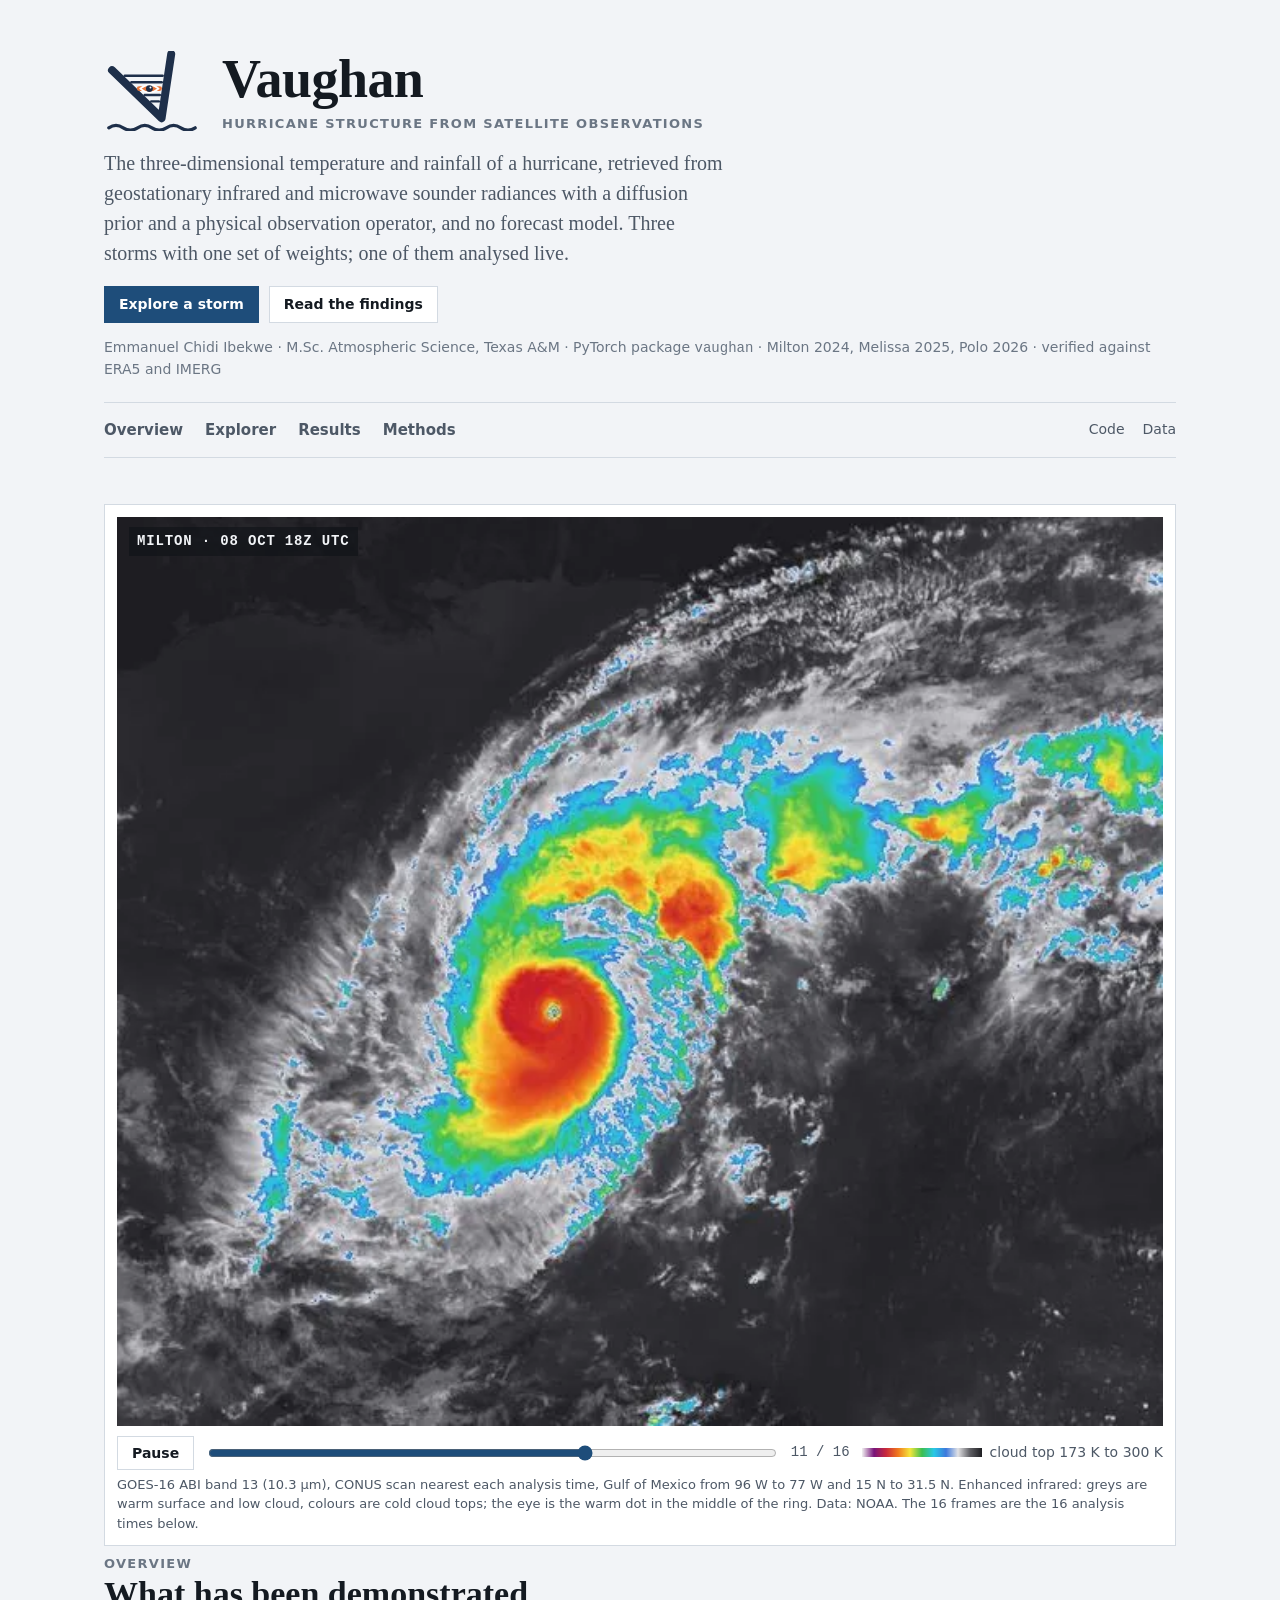
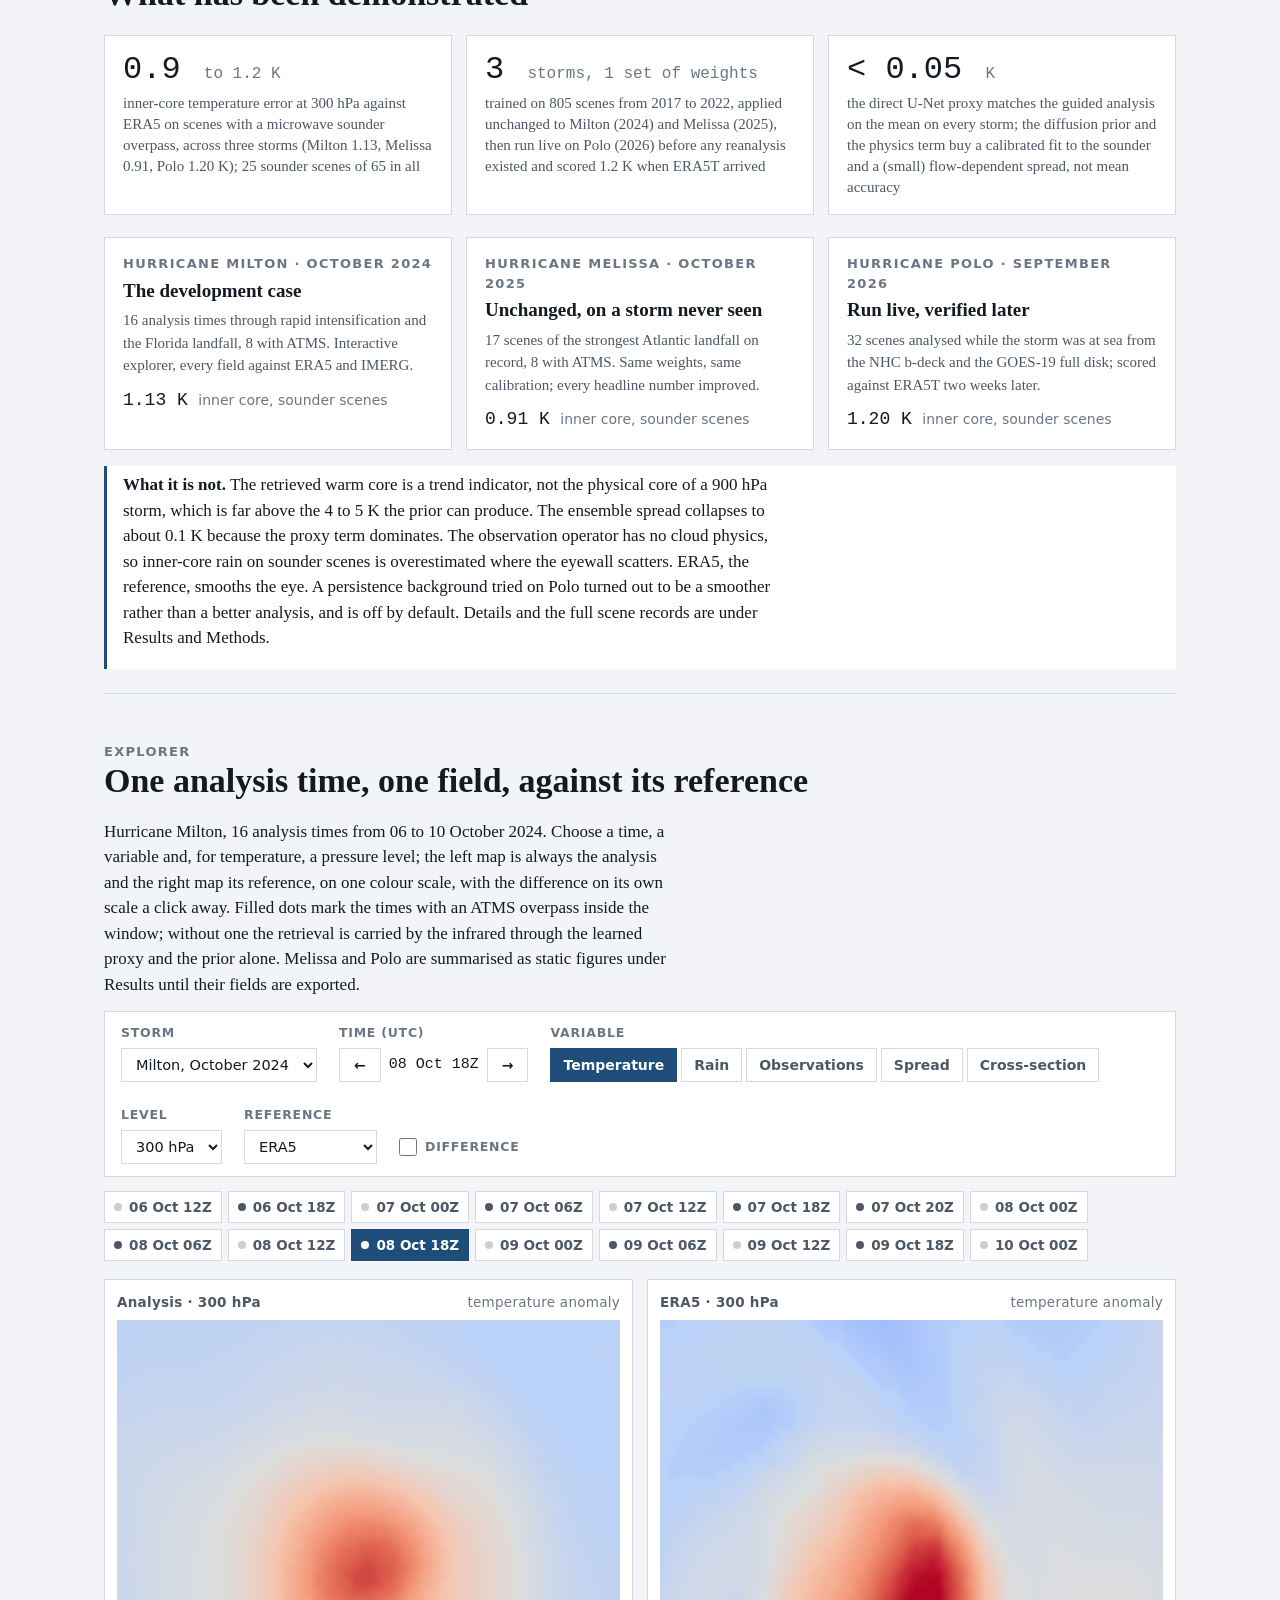
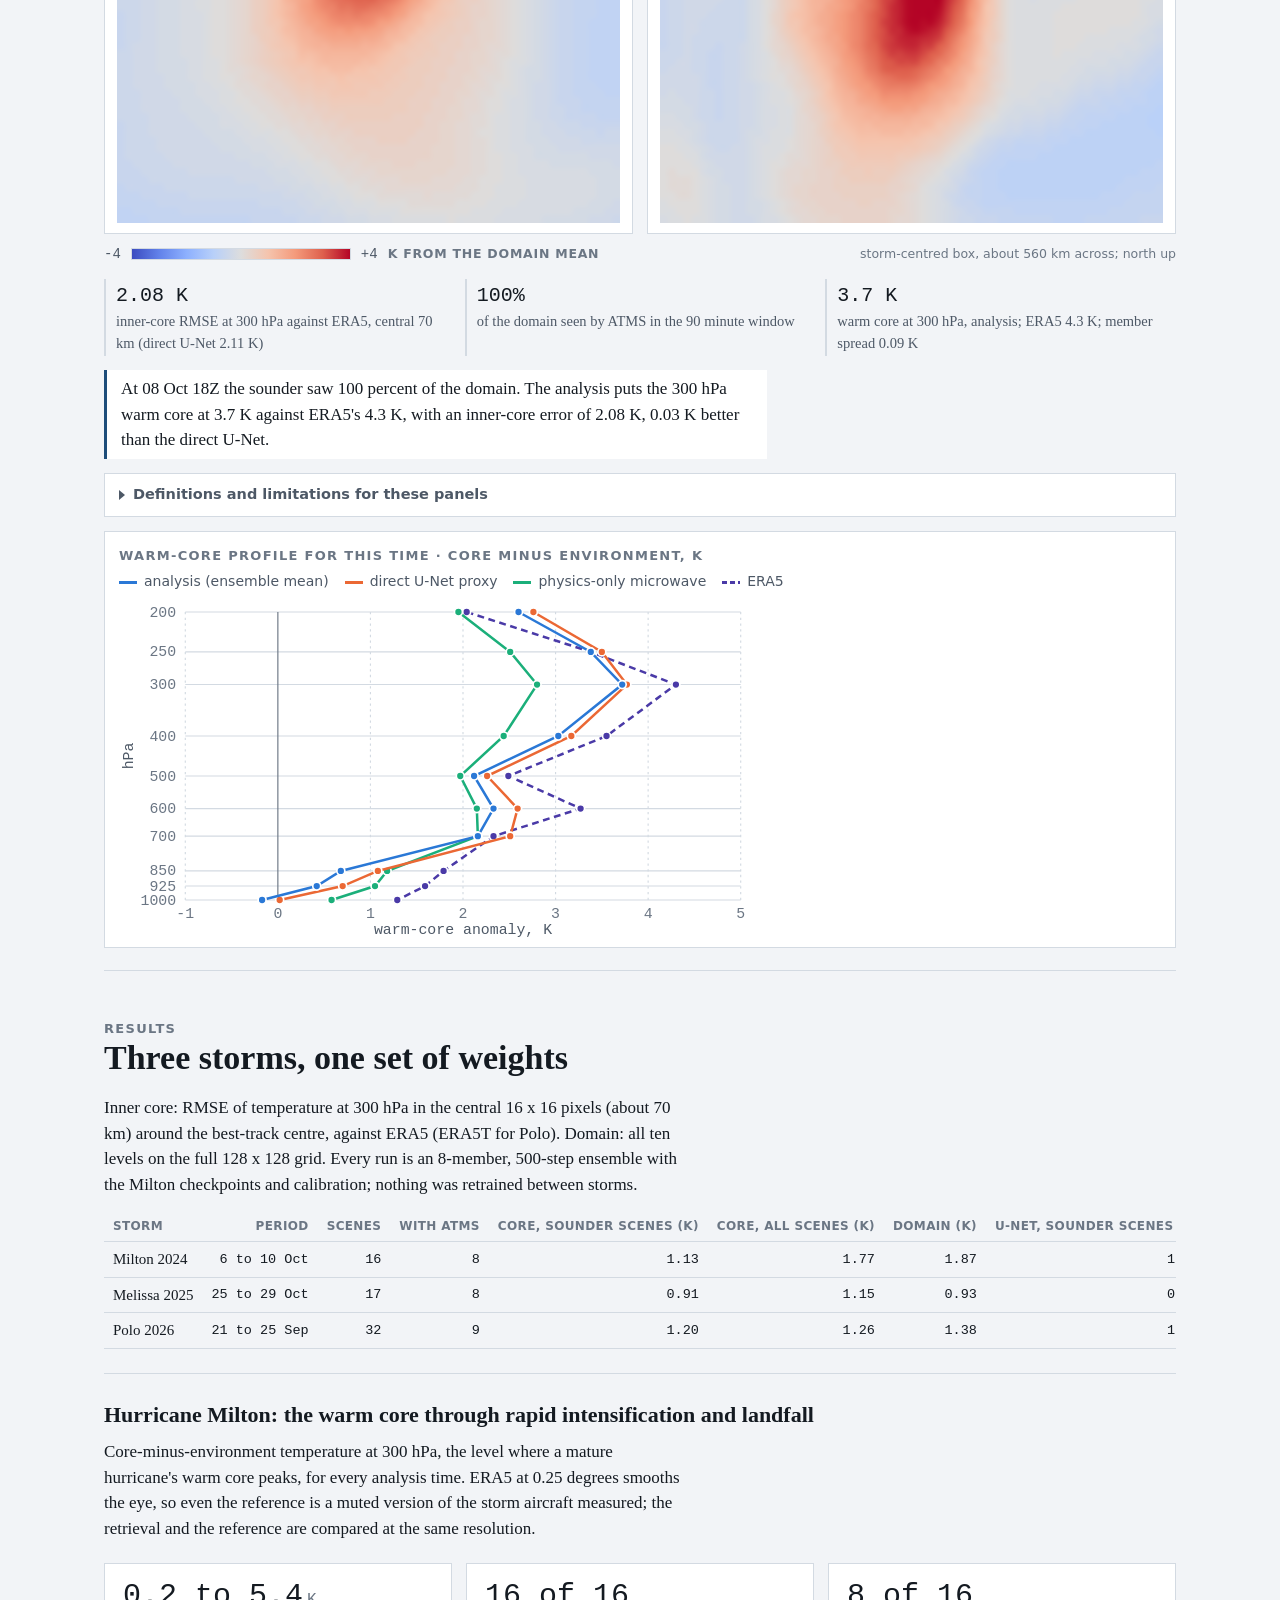
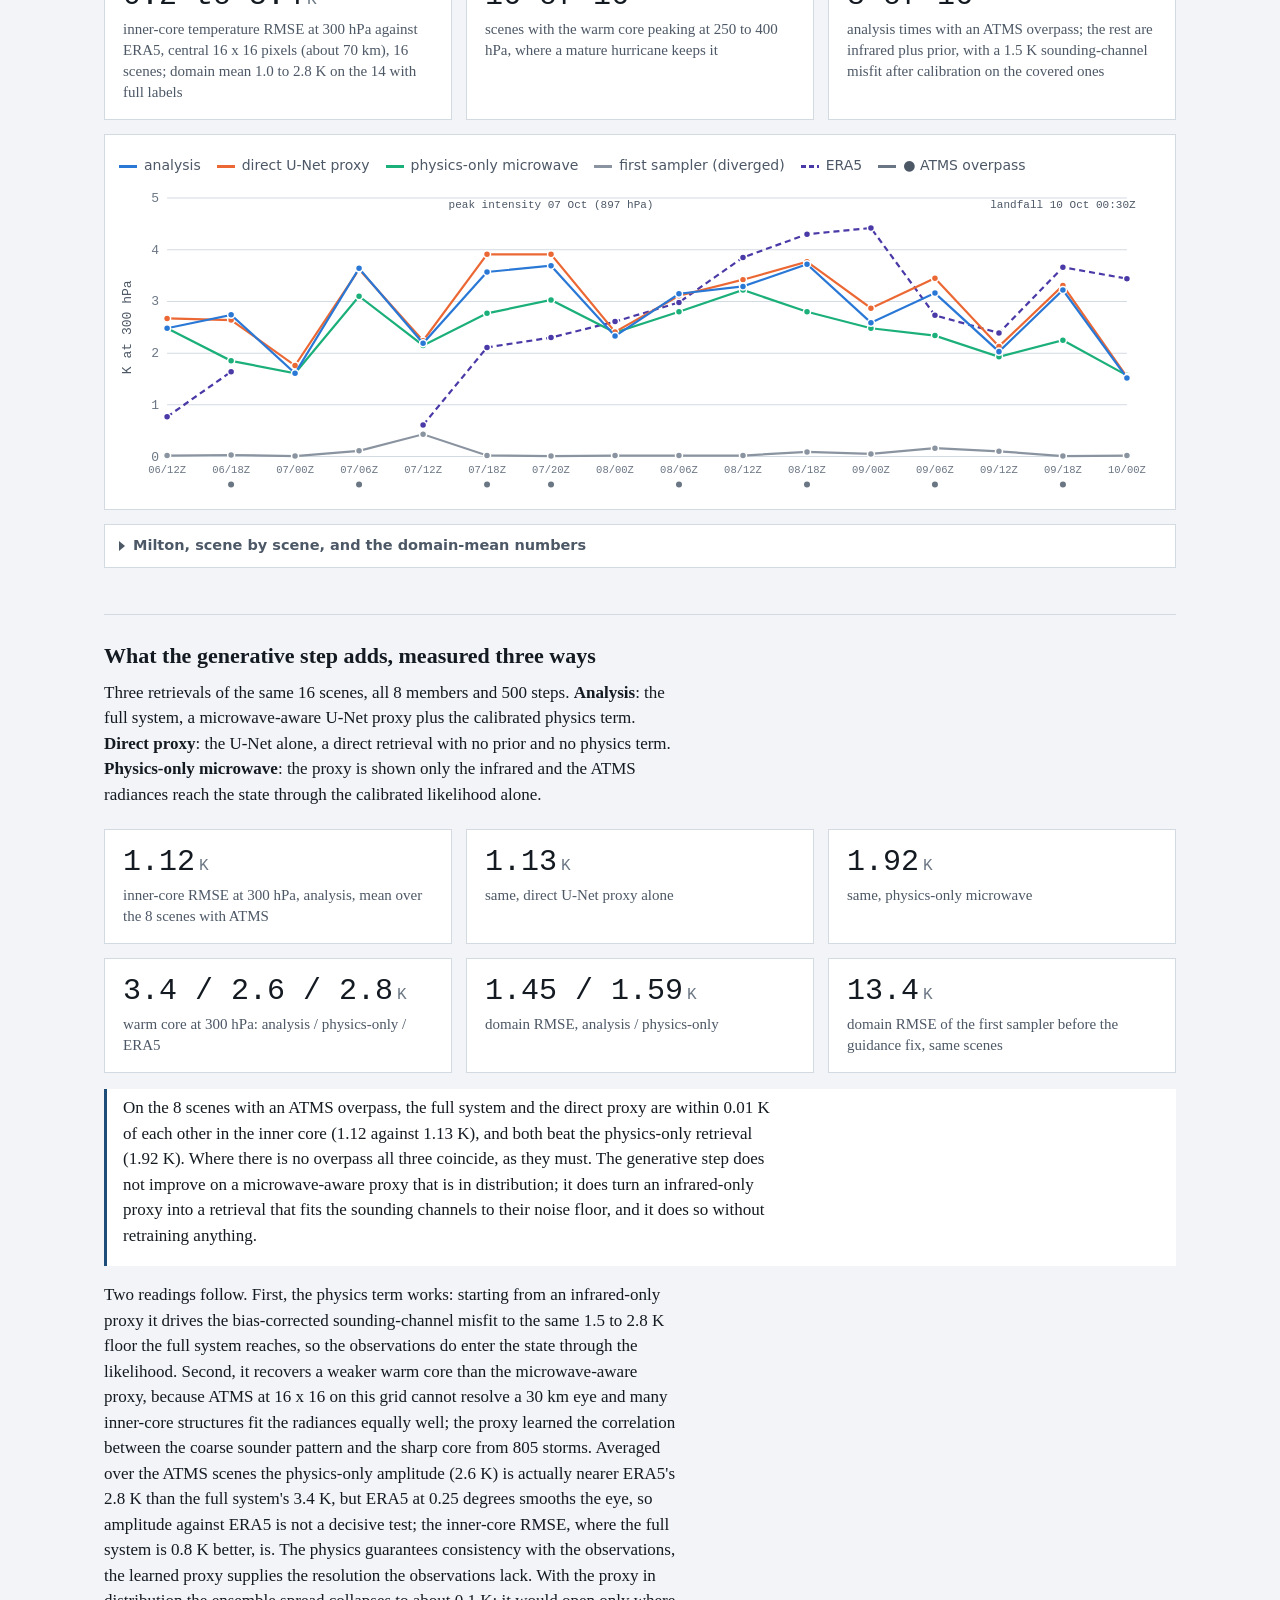
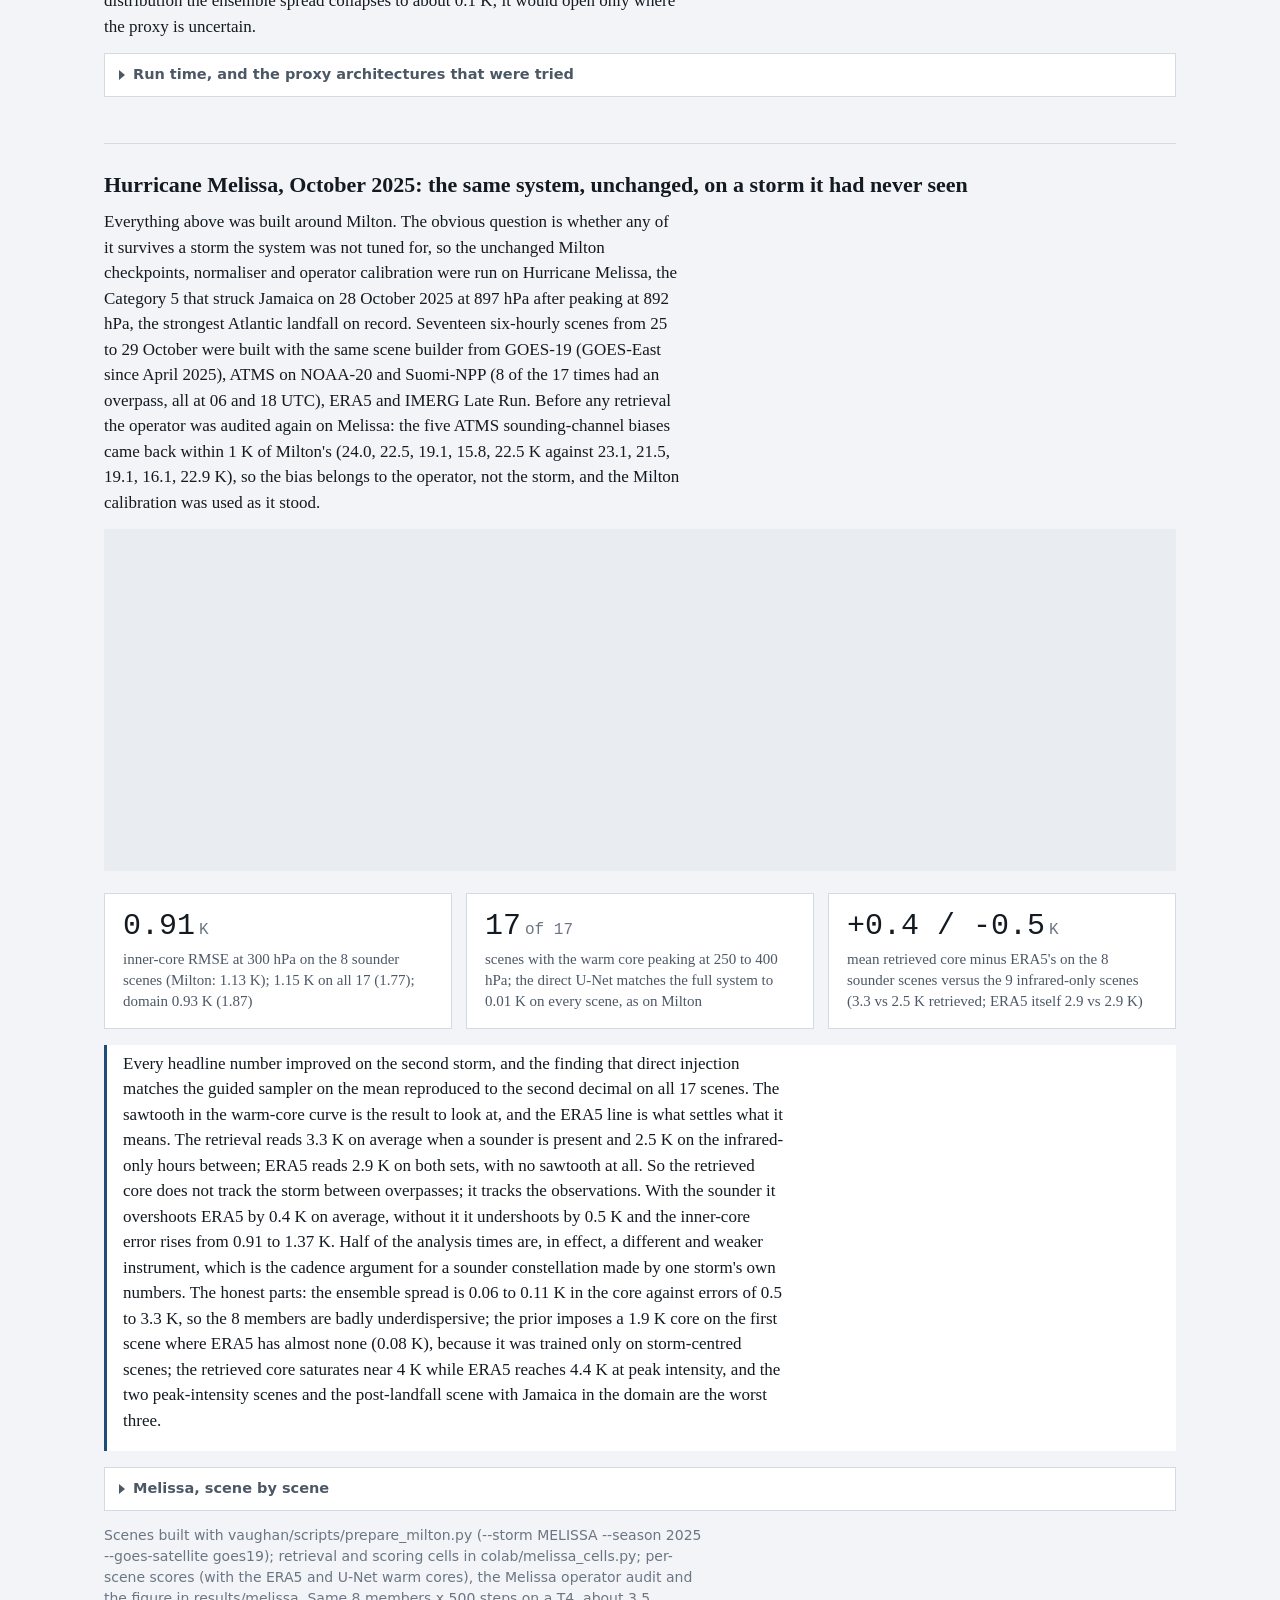
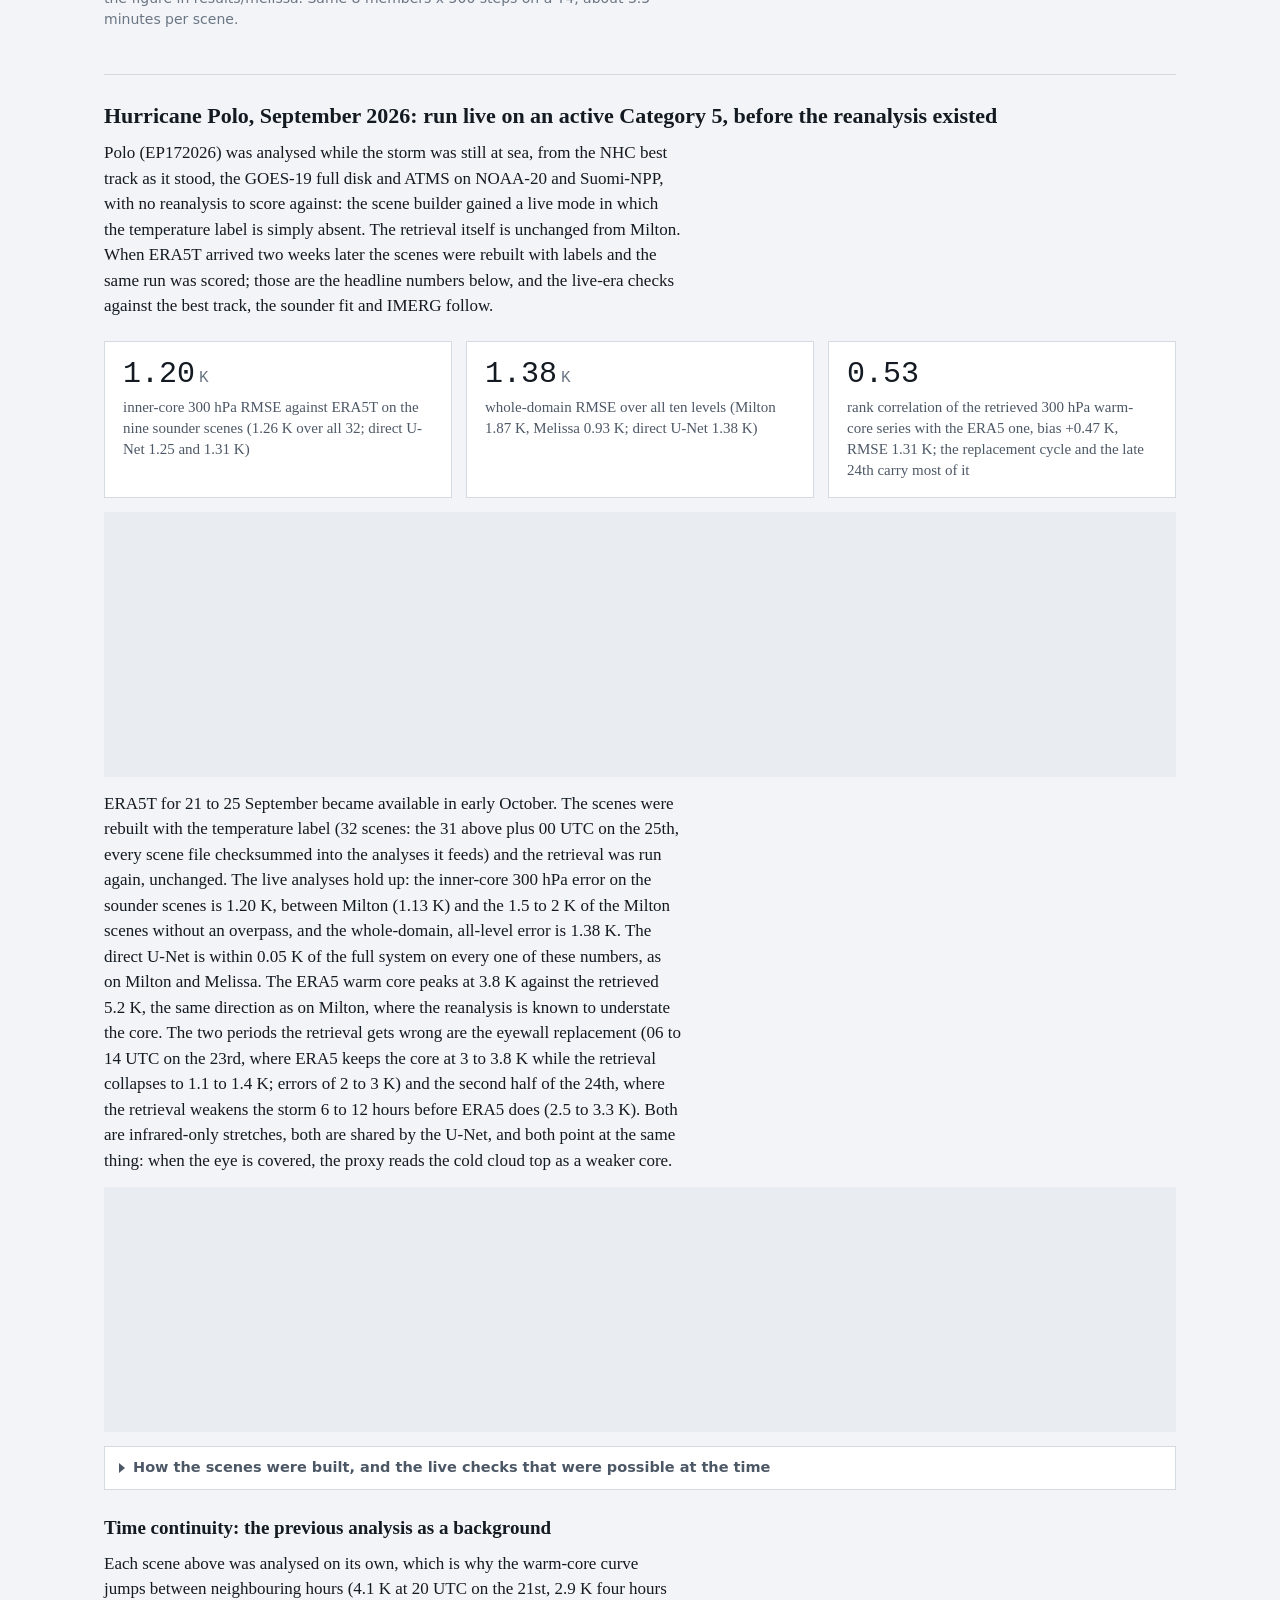
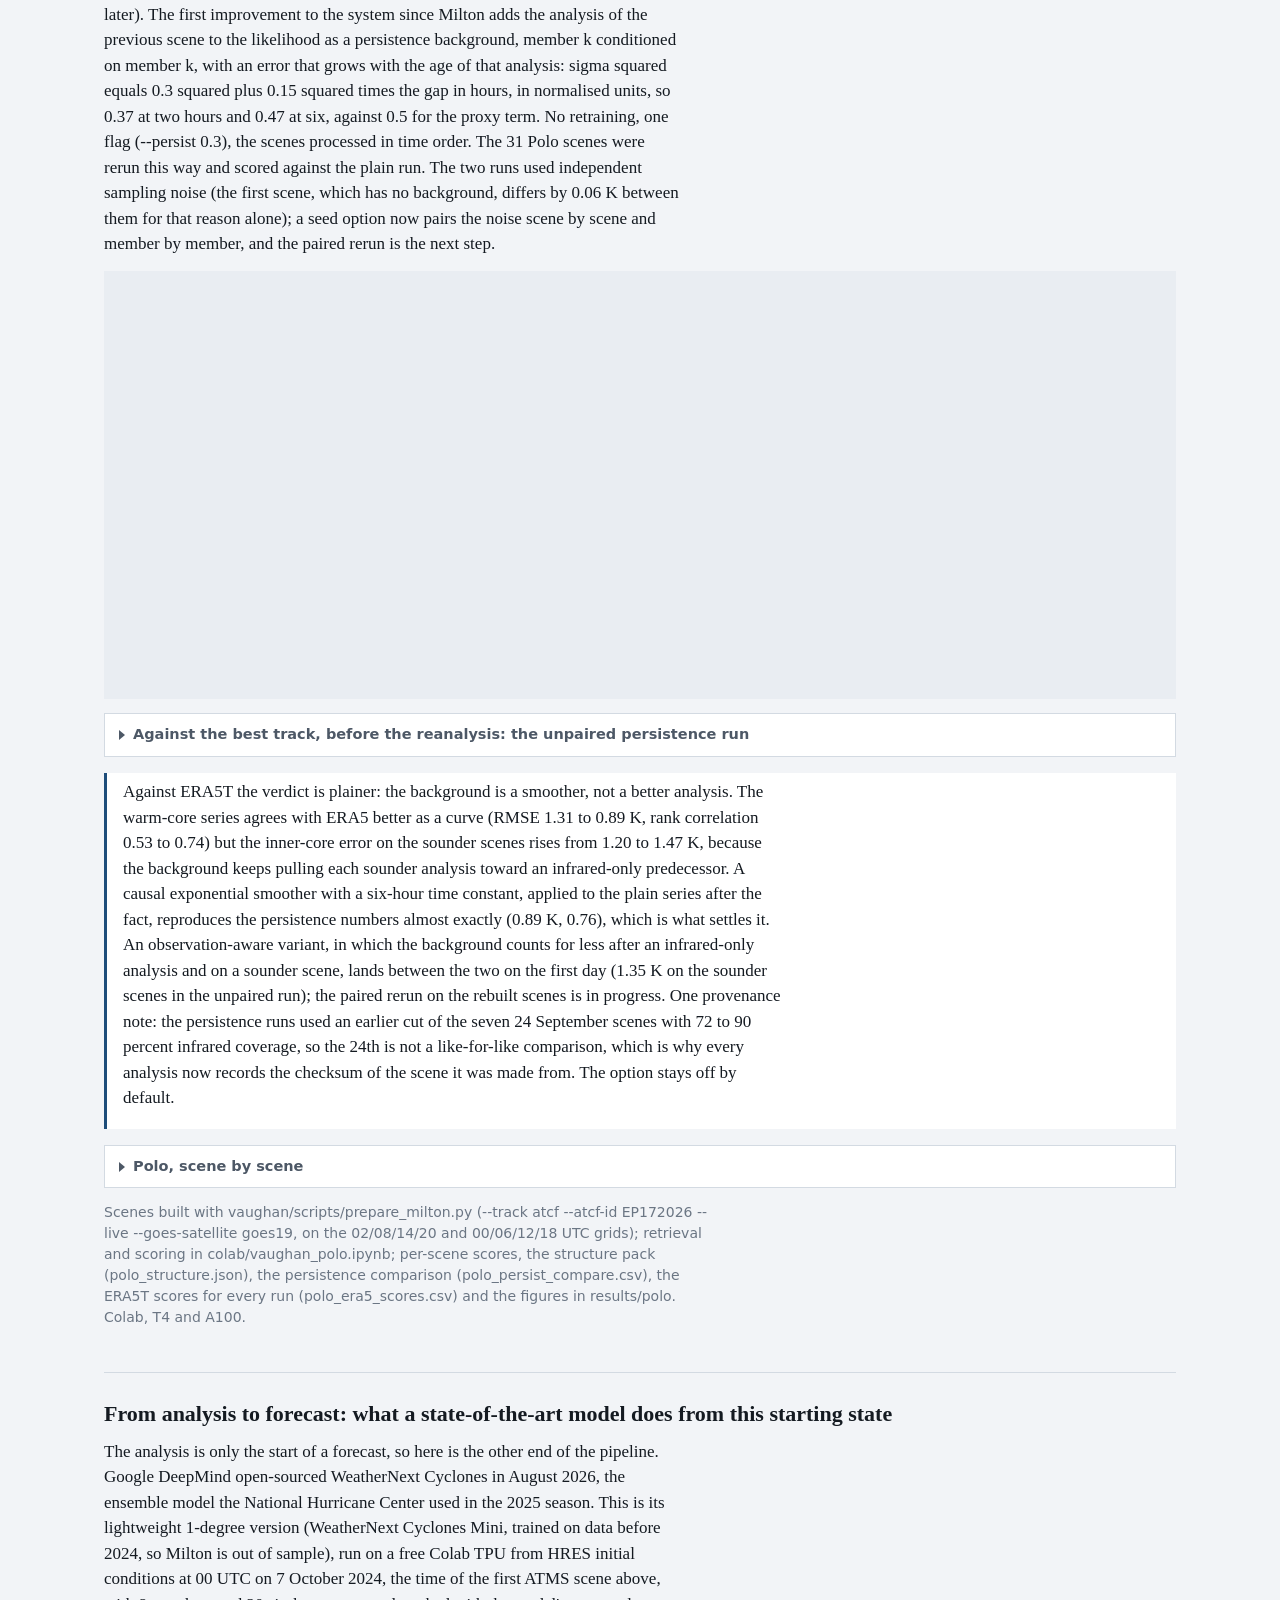
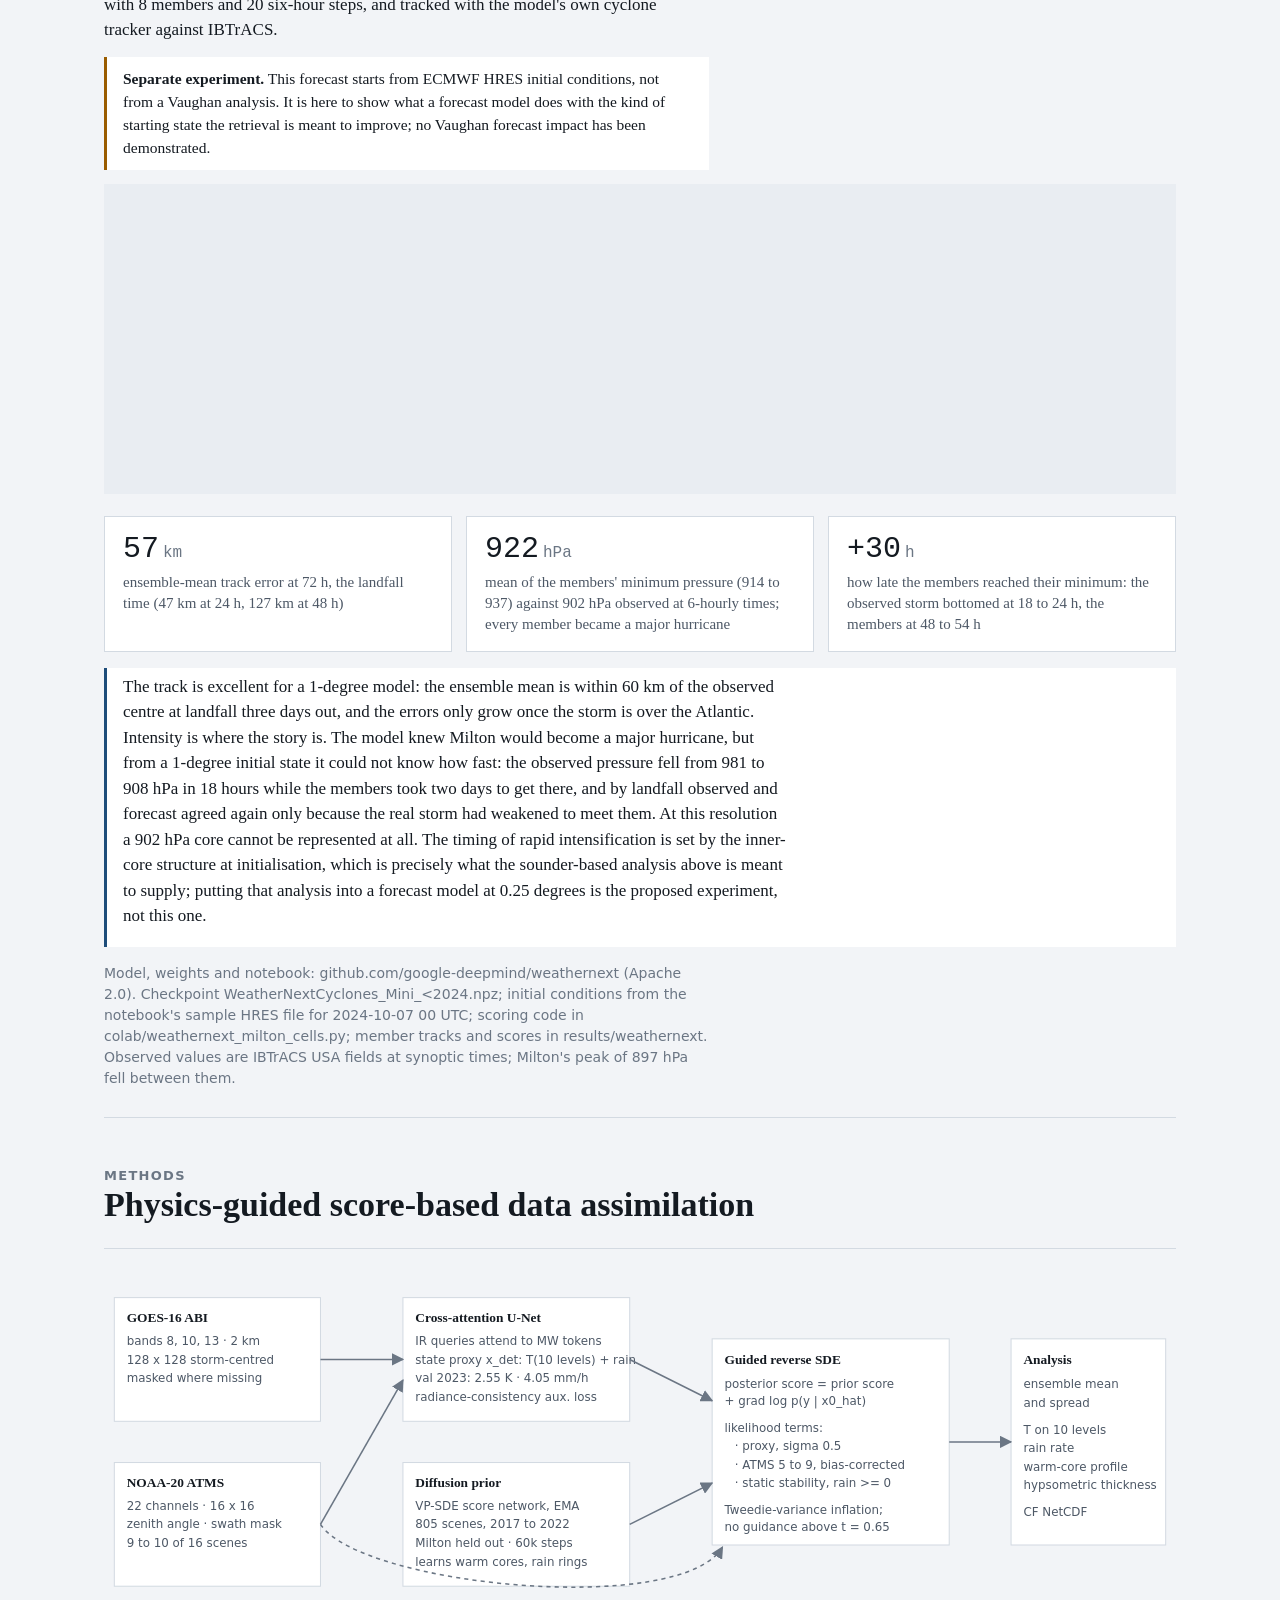
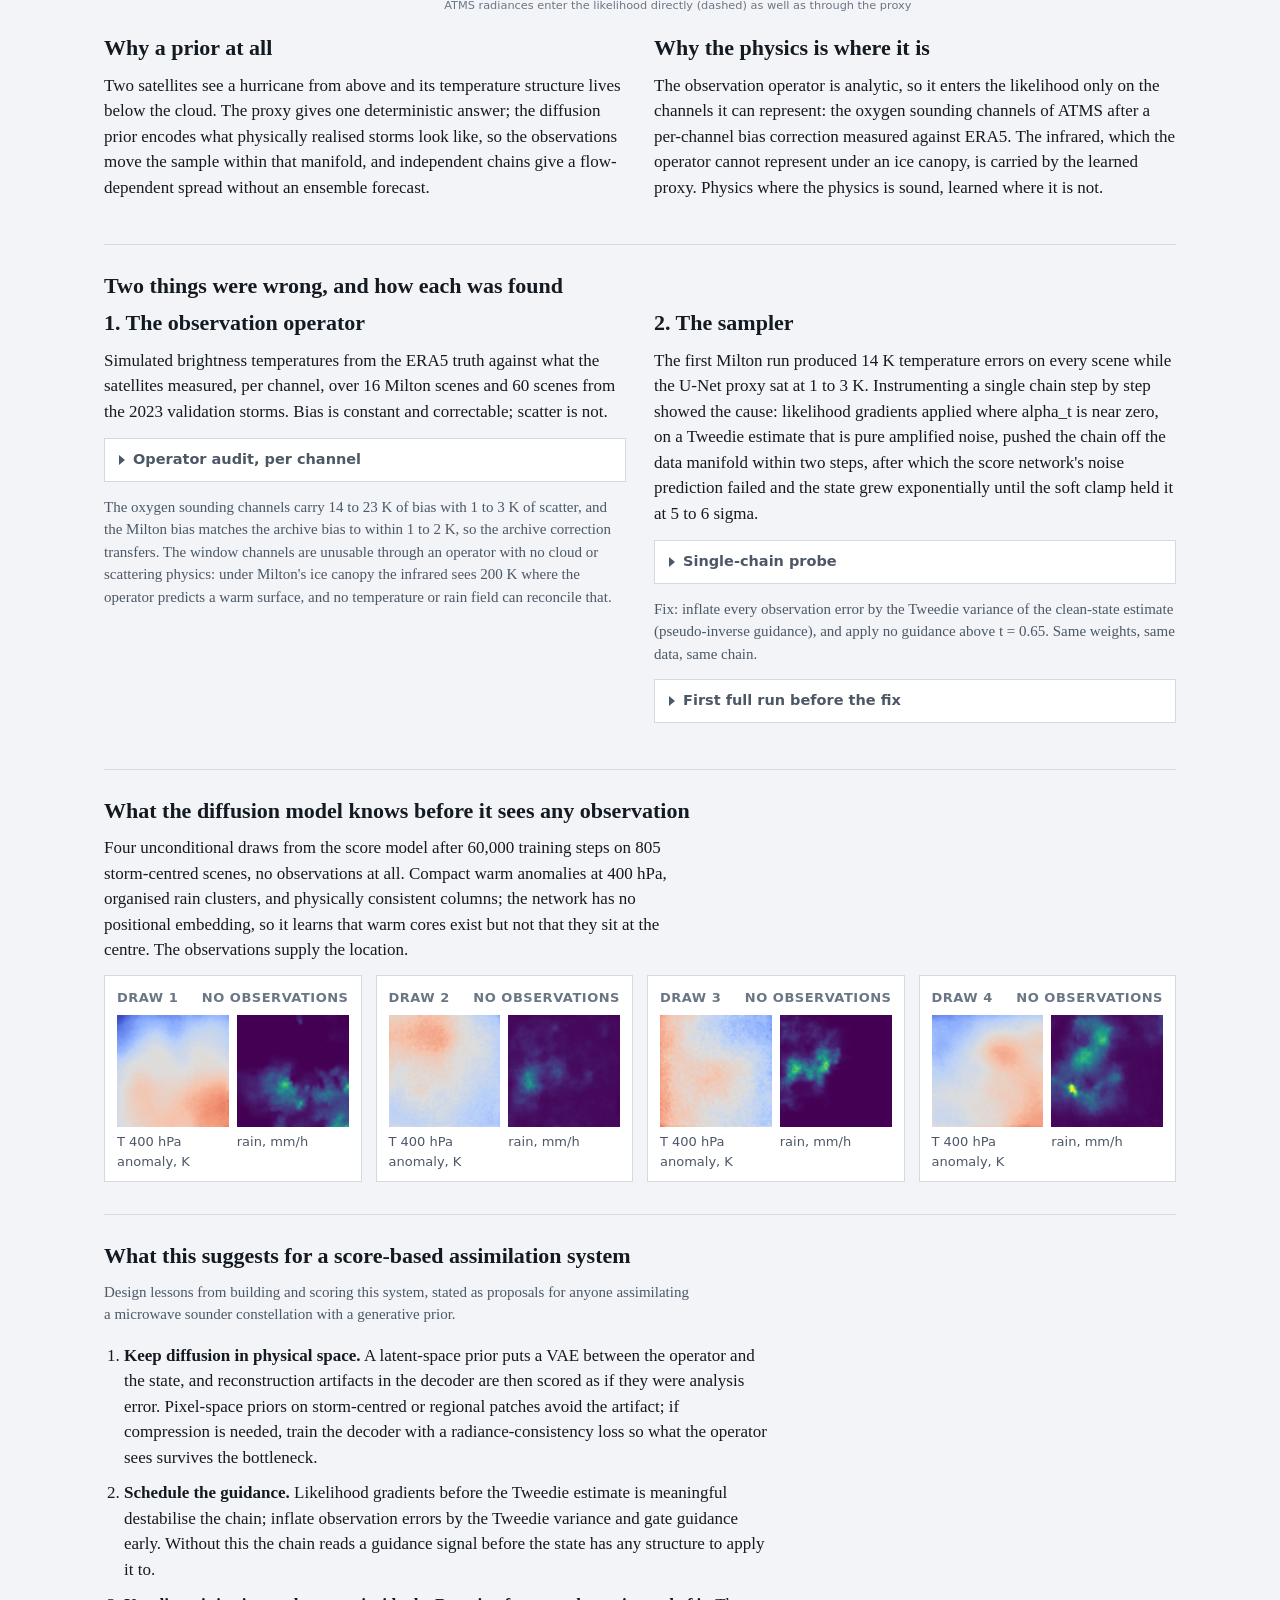
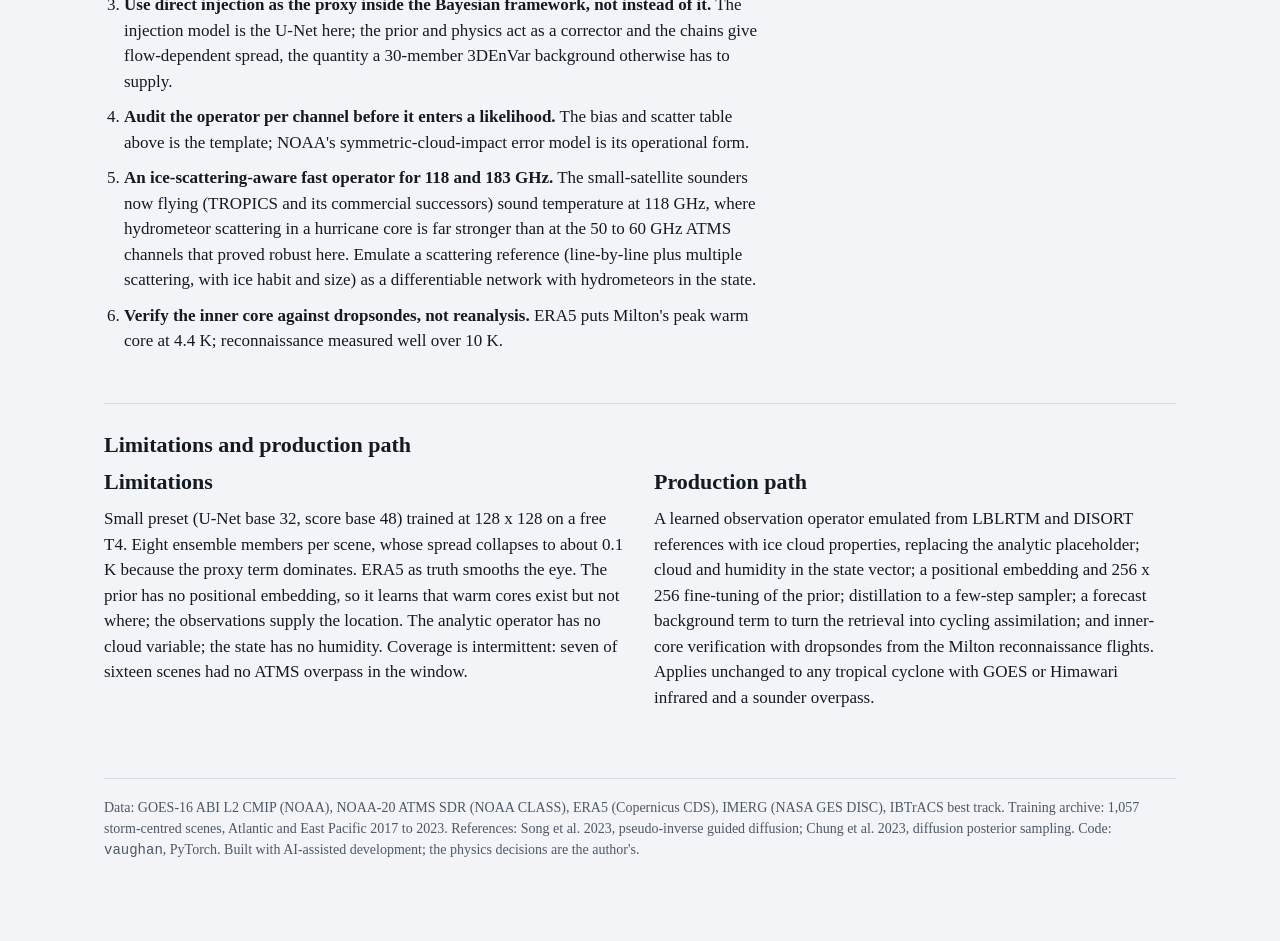
==== commit be9d7c38: "Dashboard step 2: explorer as two large maps with variable tabs, level, reference and difference vie" ====
--- a/dashboard/index.html
+++ b/dashboard/index.html
@@ -20,8 +20,8 @@
 <link rel="apple-touch-icon" href="img/icon-180.png">
 <link rel="manifest" href="manifest.webmanifest">
 <link rel="preload" href="data/manifest.json" as="fetch" crossorigin>
-<link rel="modulepreload" href="js/app.js?v=4cc864ea">
-<link rel="stylesheet" href="styles.ea8831cb.css">
+<link rel="modulepreload" href="js/app.js?v=5eae77d3">
+<link rel="stylesheet" href="styles.8cf188b9.css">
 </head>
 <body>
 <a class="skip" href="#main">Skip to content</a>
@@ -76,20 +76,37 @@
 </section>
 
 <section id="explorer" class="view">
-  <div class="viewhead"><div class="eyebrow">Explorer</div><h2>One analysis time at a glance</h2></div>
-  <p>Hurricane Milton, 16 analysis times from 06 to 10 October 2024. Pick a time: filled dots mark scenes with an ATMS overpass inside the window; without one the retrieval is carried by the infrared through the learned proxy and the prior alone. Every panel pairs the analysis with its reference (ERA5 for temperature, IMERG for rain, the observed radiances for the sounder). Melissa and Polo are summarised as static figures under Results until their fields are exported.</p>
+  <div class="viewhead"><div class="eyebrow">Explorer</div><h2>One analysis time, one field, against its reference</h2></div>
+  <p>Hurricane Milton, 16 analysis times from 06 to 10 October 2024. Choose a time, a variable and, for temperature, a pressure level; the left map is always the analysis and the right map its reference, on one colour scale, with the difference on its own scale a click away. Filled dots mark the times with an ATMS overpass inside the window; without one the retrieval is carried by the infrared through the learned proxy and the prior alone. Melissa and Polo are summarised as static figures under Results until their fields are exported.</p>
   <p class="status" id="status" role="status" hidden></p>
+  <div class="toolbar" role="group" aria-label="explorer controls">
+    <label class="ctlgroup"><span class="lab">Storm</span><select id="stormsel" class="sel"><option value="milton">Milton, October 2024</option></select></label>
+    <div class="ctlgroup"><span class="lab">Time (UTC)</span><div class="stepper"><button type="button" class="btn" id="prevbtn" aria-label="previous analysis time">&larr;</button><output id="timelab" class="mono"></output><button type="button" class="btn" id="nextbtn" aria-label="next analysis time">&rarr;</button></div></div>
+    <div class="ctlgroup grow"><span class="lab">Variable</span><div class="tabs" role="tablist" id="vartabs">
+      <button type="button" role="tab" class="tab" data-var="temp" aria-selected="true">Temperature</button>
+      <button type="button" role="tab" class="tab" data-var="rain" aria-selected="false">Rain</button>
+      <button type="button" role="tab" class="tab" data-var="obs" aria-selected="false">Observations</button>
+      <button type="button" role="tab" class="tab" data-var="spread" aria-selected="false">Spread</button>
+      <button type="button" role="tab" class="tab" data-var="xsec" aria-selected="false">Cross-section</button>
+    </div></div>
+    <span class="brk" aria-hidden="true"></span>
+    <label class="ctlgroup" id="levelgroup"><span class="lab">Level</span><select id="levelsel" class="sel"><option value="300">300 hPa</option><option value="850">850 hPa</option></select></label>
+    <label class="ctlgroup" id="refgroup"><span class="lab">Reference</span><select id="refsel" class="sel"><option value="era5">ERA5</option><option value="unet">direct U-Net</option><option value="phys">physics-only</option></select></label>
+    <label class="ctlgroup check"><input type="checkbox" id="diffchk"> <span class="lab">Difference</span></label>
+  </div>
   <div class="strip" id="strip" role="group" aria-label="analysis time; use the arrow keys to move between times"></div>
+  <div class="phoneswitch" role="group" aria-label="which map to show on narrow screens"><button type="button" class="chip" data-show="ana" aria-pressed="true">Analysis</button><button type="button" class="chip" data-show="ref" aria-pressed="false">Reference</button></div>
+  <div class="maps" id="maps" data-show="ana" data-var="temp">
+    <figure class="map obs" id="map_ir"><figcaption class="t"><span>GOES-16 band 13 · observed</span><span id="irrange"></span></figcaption><img class="coreimg" id="coreimg" width="384" height="384" decoding="async" alt="storm-centred GOES-16 band 13 image"></figure>
+    <figure class="map ana"><figcaption class="t"><span id="lab_ana">Analysis</span><span id="sub_ana"></span></figcaption><canvas class="field" id="c_ana"></canvas></figure>
+    <figure class="map ref"><figcaption class="t"><span id="lab_ref">ERA5</span><span id="sub_ref"></span></figcaption><canvas class="field" id="c_ref"></canvas></figure>
+  </div>
+  <div class="scalebar"><span id="scale_lo" class="mono"></span><i id="scale_grad"></i><span id="scale_hi" class="mono"></span><span id="scale_units" class="lab"></span><span class="lab dim" id="scale_note">storm-centred box, about 560 km across; north up</span></div>
   <div class="scenestats" id="scenestats" aria-live="polite"></div>
-  <div class="panelgrid">
-    <div class="panel"><div class="t"><span>GOES-16 band 13 · observed</span><span id="irrange"></span></div><img class="coreimg" id="coreimg" width="384" height="384" decoding="async" alt="storm-centred GOES-16 band 13 image"><div class="cap">Storm-centred 512 km box at 2 km, enhanced infrared, the same field the U-Net sees.</div></div>
-    <div class="panel"><div class="t"><span>ATMS channel 7 · 54.4 GHz</span><span>bias-corrected</span></div><div class="pair"><figure><canvas class="field" id="c_mwo"></canvas><figcaption>observed</figcaption></figure><figure><canvas class="field" id="c_mws"></canvas><figcaption>simulated from analysis</figcaption></figure></div></div>
-    <div class="panel"><div class="t"><span>Temperature anomaly · 300 hPa</span><span>K from domain mean</span></div><div class="pair"><figure><canvas class="field" id="c_t3a"></canvas><figcaption>analysis</figcaption></figure><figure><canvas class="field" id="c_t3e"></canvas><figcaption>ERA5</figcaption></figure></div></div>
-    <div class="panel"><div class="t"><span>Temperature anomaly · 850 hPa</span><span>K from domain mean</span></div><div class="pair"><figure><canvas class="field" id="c_t8a"></canvas><figcaption>analysis</figcaption></figure><figure><canvas class="field" id="c_t8e"></canvas><figcaption>ERA5</figcaption></figure></div></div>
-    <div class="panel"><div class="t"><span>Rain rate</span><span>mm h⁻¹, 0 to 30</span></div><div class="pair"><figure><canvas class="field" id="c_pa"></canvas><figcaption>analysis</figcaption></figure><figure><canvas class="field" id="c_pe"></canvas><figcaption>IMERG</figcaption></figure></div></div>
-    <div class="panel"><div class="t"><span>Ensemble spread · 300 hPa</span><span>K, 8 members</span></div><div class="pair"><figure><canvas class="field" id="c_sp"></canvas><figcaption>standard deviation across members</figcaption></figure><figure><canvas class="field" id="c_t3p"></canvas><figcaption>physics-only run, 300 hPa anomaly</figcaption></figure></div></div>
-    <div class="panel"><div class="t"><span>East to west cross section through the centre</span><span>200 to 1000 hPa</span></div><div class="pair"><figure><canvas class="field wide" id="c_xa"></canvas><figcaption>analysis, anomaly from level mean</figcaption></figure><figure><canvas class="field wide" id="c_xe"></canvas><figcaption>ERA5</figcaption></figure></div></div>
-  </div>
+  <p class="finding" id="finding"></p>
+  <details class="more"><summary>Definitions and limitations for these panels</summary>
+    <p class="note">Temperature maps are anomalies from the domain mean at the chosen level, on a fixed scale of minus 4 to plus 4 K so that times can be compared; ERA5 is the 0.25 degree reanalysis regridded to the 4.4 km analysis grid, which smooths the eye. Rain is the ensemble-mean rate against IMERG Final Run, 0 to 30 mm per hour. Observations show ATMS channel 7 (54.4 GHz) as observed and as simulated from the analysis by the calibrated operator after the archive bias of 18.3 K is removed; grey means no overpass in the 90 minute window. Spread is the standard deviation across the 8 members at 300 hPa, 0 to 0.3 K (it is about 0.1 K almost everywhere, the underdispersion stated under Limitations); the companion map is the analysis minus the direct U-Net at 300 hPa, which is what the prior and the physics term changed. The cross-section runs east to west through the best-track centre, 200 to 1000 hPa, anomaly from each level's mean. Differences are analysis minus reference on their own scale. Inner-core RMSE: central 16 x 16 pixels (about 70 km) at 300 hPa. Fields are stored at 64 x 64 (8.8 km) for the page; the analyses themselves are 128 x 128.</p>
+  </details>
   <div class="chart relwrap"><div class="eyebrow charttitle">Warm-core profile for this time · core minus environment, K</div>
     <div class="legend"><span class="key s-ana">analysis (ensemble mean)</span><span class="key s-unet">direct U-Net proxy</span><span class="key s-phys">physics-only microwave</span><span class="key s-era dash">ERA5</span></div>
     <svg id="profile" viewBox="0 0 560 300" role="img"></svg><div class="tip" id="tip1"></div></div>
@@ -328,6 +345,6 @@
 </footer>
 </div>
 <noscript><p class="status">This page draws its figures with JavaScript; the text and tables above are complete without it, the scene explorer is not.</p></noscript>
-<script type="module" src="js/app.js?v=4cc864ea"></script>
+<script type="module" src="js/app.js?v=5eae77d3"></script>
 </body>
 </html>
--- a/dashboard/styles.8cf188b9.css
+++ b/dashboard/styles.8cf188b9.css
@@ -0,0 +1,217 @@
+:root{
+  color-scheme:light;
+  --ground:#f2f4f7; --surface:#ffffff; --surface-2:#e9edf2; --ink:#141a21; --ink-2:#4d5866; --ink-3:#6b7684;
+  --rule:#d3dae2; --accent:#1e4d7a; --accent-ink:#ffffff;
+  --s-ana:#2a78d6; --s-unet:#eb6834; --s-era:#4a3aa7; --s-phys:#1baf7a; --s-v1:#8a94a0;
+  --ok:#1a7f4b; --warn:#9a5c00; --bad:#b3261e;
+  --serif:"Times New Roman",Times,"Liberation Serif",serif;
+  --mono:"IBM Plex Mono","Courier New",monospace;
+  --sans:system-ui,"Segoe UI",Helvetica,Arial,sans-serif;
+}
+@media (prefers-color-scheme:dark){
+  :root:not([data-theme="light"]){
+    color-scheme:dark;
+    --ground:#12161b; --surface:#1a2028; --surface-2:#232b35; --ink:#e8ecf0; --ink-2:#aab4bf; --ink-3:#8b96a3;
+    --rule:#2c3541; --accent:#7fb3e6; --accent-ink:#0f1a26;
+    --s-ana:#3987e5; --s-unet:#d95926; --s-era:#9085e9; --s-phys:#199e70; --s-v1:#6f7a86;
+    --ok:#4fbf7f; --warn:#e0a53a; --bad:#ef7b74;
+  }
+}
+:root[data-theme="dark"]{
+  color-scheme:dark;
+  --ground:#12161b; --surface:#1a2028; --surface-2:#232b35; --ink:#e8ecf0; --ink-2:#aab4bf; --ink-3:#8b96a3;
+  --rule:#2c3541; --accent:#7fb3e6; --accent-ink:#0f1a26;
+  --s-ana:#3987e5; --s-unet:#d95926; --s-era:#9085e9; --s-phys:#199e70; --s-v1:#6f7a86;
+  --ok:#4fbf7f; --warn:#e0a53a; --bad:#ef7b74;
+}
+*,*::before,*::after{box-sizing:border-box}
+html{scroll-behavior:smooth}
+@media (prefers-reduced-motion:reduce){html{scroll-behavior:auto}}
+body{margin:0;background:var(--ground);color:var(--ink);font-family:var(--serif);font-size:17px;line-height:1.5;-webkit-text-size-adjust:100%}
+.skip{position:absolute;left:-999px;top:8px;background:var(--accent);color:var(--accent-ink);padding:8px 12px;z-index:10;font-family:var(--mono)}
+.skip:focus{left:8px}
+.wrap{max-width:1120px;margin:0 auto;padding:0 16px 80px}
+@media (min-width:640px){.wrap{padding:0 24px 80px}}
+h1,h2,h3{font-family:var(--serif);font-weight:700;line-height:1.15;text-wrap:balance;margin:0}
+h1{font-size:clamp(34px,5vw,54px);letter-spacing:-.01em}
+h2{font-size:clamp(23px,3.2vw,28px);margin:0 0 8px}
+h3{font-size:19px;margin:0 0 6px}
+p{margin:0 0 12px;max-width:68ch}
+.eyebrow{font-family:var(--sans);font-size:13px;font-weight:600;letter-spacing:.1em;text-transform:uppercase;color:var(--ink-3)}
+.mono{font-family:var(--mono);font-variant-numeric:tabular-nums}
+a{color:var(--accent)}
+a:focus-visible,button:focus-visible,input:focus-visible,[tabindex]:focus-visible{outline:2px solid var(--accent);outline-offset:2px}
+header.mast{padding:36px 0 22px;border-bottom:1px solid var(--rule)}
+.brand{display:flex;align-items:center;gap:22px;margin-top:12px}
+.brand svg{flex:none;width:96px;height:80px}
+@media (max-width:520px){.brand{gap:14px}.brand svg{width:64px;height:54px}}
+header.mast .lede{font-size:20px;color:var(--ink-2);max-width:62ch;margin-top:14px}
+header.mast .by{margin-top:14px;font-family:var(--sans);font-size:14px;color:var(--ink-3)}
+nav.toc{position:sticky;top:0;z-index:6;display:flex;flex-wrap:wrap;align-items:center;gap:6px 22px;padding:10px 0;border-bottom:1px solid var(--rule);background:var(--ground);font-family:var(--sans);font-size:15px;font-weight:600}
+nav.toc a{color:var(--ink-2);text-decoration:none;padding:6px 0}
+nav.toc .util{margin-left:auto;display:flex;gap:18px;font-weight:500;font-size:14px}
+nav.toc a:hover{color:var(--accent)}
+section{padding:40px 0 8px}
+section+section{border-top:1px solid var(--rule)}
+section.view{scroll-margin-top:56px}
+.viewhead{margin:8px 0 18px}
+.viewhead h2{font-size:clamp(26px,3.6vw,34px)}
+.sub{padding:28px 0 8px;border-top:1px solid var(--rule);margin-top:24px;scroll-margin-top:56px}
+.sub h3{font-size:22px;margin:0 0 12px}
+h4{font-family:var(--serif);font-size:19px;margin:24px 0 8px}
+.tiles{display:grid;grid-template-columns:repeat(3,minmax(0,1fr));gap:14px;margin:22px 0 6px}
+.tile{background:var(--surface);border:1px solid var(--rule);padding:16px 18px;min-width:0}
+.tile .n{font-family:var(--mono);font-size:clamp(22px,2.6vw,30px);font-weight:500;line-height:1.1;font-variant-numeric:tabular-nums;overflow-wrap:anywhere}
+.tile .l{color:var(--ink-2);font-size:15px;margin-top:6px;line-height:1.4}
+.tile .u{font-size:16px;color:var(--ink-3);margin-left:4px}
+/* imagery */
+.hero{margin:22px 0 0;background:var(--surface);border:1px solid var(--rule);padding:12px}
+.hero .frame{position:relative;background:#101317;overflow:hidden;aspect-ratio:640/556}
+.hero img{width:100%;height:100%;display:block;object-fit:cover}
+.hero .lab{position:absolute;left:12px;top:10px;font-family:var(--mono);font-size:14px;color:#f2f4f7;background:rgba(16,19,23,.62);padding:4px 8px}
+.hero .ctl{display:flex;align-items:center;gap:12px;margin-top:10px;font-family:var(--sans);font-size:14px;color:var(--ink-2);flex-wrap:wrap}
+button.btn,a.btn{font-family:var(--sans);font-size:14px;font-weight:600;padding:7px 14px;border:1px solid var(--rule);background:var(--surface);color:var(--ink);cursor:pointer;min-height:34px;text-decoration:none;display:inline-flex;align-items:center}
+button.btn:hover,a.btn:hover{border-color:var(--accent)}
+a.btn.primary{background:var(--accent);color:var(--accent-ink);border-color:var(--accent)}
+.actions{display:flex;gap:10px;flex-wrap:wrap;margin-top:18px}
+.hero input[type=range]{flex:1;min-width:160px;accent-color:var(--accent)}
+.hero .scale{display:flex;align-items:center;gap:8px}
+.hero .scale i{display:inline-block;width:120px;height:9px;background:linear-gradient(90deg,#f0f0f0,#78147a,#c8283c,#f0781e,#f5e63c,#3cbe50,#28c8e6,#3c78dc,#e1e1e4,#5f5f64,#1e1e22)}
+.coreimg{width:100%;height:auto;display:block;background:var(--surface-2)}
+figure.fig{margin:14px 0}
+figure.fig img{width:100%;height:auto;display:block;background:var(--surface-2)}
+/* scene explorer */
+.strip{display:flex;flex-wrap:wrap;gap:6px;margin:14px 0 18px}
+.chip{font-family:var(--sans);font-size:13.5px;font-weight:600;padding:6px 9px;border:1px solid var(--rule);background:var(--surface);color:var(--ink-2);cursor:pointer;display:flex;gap:7px;align-items:center;min-height:32px}
+.chip:hover{border-color:var(--accent)}
+.chip[aria-pressed="true"]{background:var(--accent);color:var(--accent-ink);border-color:var(--accent)}
+.chip .dot{width:8px;height:8px;border-radius:50%;background:var(--ink-3);opacity:.35}
+.chip .dot.on{background:currentColor;opacity:1}
+.panelgrid{display:grid;grid-template-columns:repeat(3,minmax(0,1fr));gap:14px}
+.panel{background:var(--surface);border:1px solid var(--rule);padding:12px 12px 10px;min-width:0}
+.panel .t{font-family:var(--sans);font-size:13px;font-weight:600;letter-spacing:.04em;text-transform:uppercase;color:var(--ink-3);margin-bottom:8px;display:flex;justify-content:space-between;gap:8px;flex-wrap:wrap}
+.pair{display:grid;grid-template-columns:1fr 1fr;gap:8px}
+.pair figure{margin:0;min-width:0}
+.pair figcaption,.cap{font-family:var(--sans);font-size:13px;color:var(--ink-2);margin-top:5px}
+canvas.field{width:100%;aspect-ratio:1;display:block;background:var(--surface-2)}
+canvas.field.wide{aspect-ratio:2.2/1}
+.scenestats{display:grid;grid-template-columns:repeat(auto-fit,minmax(150px,1fr));gap:10px;margin:14px 0}
+.stat{border-left:2px solid var(--rule);padding:2px 0 2px 10px;min-width:0}
+.stat .n{font-family:var(--mono);font-size:20px;font-variant-numeric:tabular-nums}
+.stat .l{font-size:14.5px;color:var(--ink-2)}
+/* charts */
+.chart{background:var(--surface);border:1px solid var(--rule);padding:14px 14px 8px;margin:14px 0}
+.chart svg{width:100%;height:auto;display:block;font-family:var(--mono);font-size:13px}
+.legend{display:flex;flex-wrap:wrap;gap:16px;font-family:var(--sans);font-size:14px;color:var(--ink-2);margin:6px 0 4px}
+.legend span::before{content:"";display:inline-block;width:18px;height:3px;vertical-align:middle;margin-right:7px;background:var(--c)}
+.legend span.dash::before{background:repeating-linear-gradient(90deg,var(--c) 0 5px,transparent 5px 8px)}
+.tip{position:absolute;pointer-events:none;background:var(--surface);color:var(--ink);border:1px solid var(--rule);padding:6px 9px;font-family:var(--mono);font-size:12px;box-shadow:0 2px 8px rgba(0,0,0,.12);display:none;white-space:nowrap;z-index:5}
+.relwrap{position:relative}
+/* tables */
+.tbl{overflow-x:auto;margin:14px 0;max-width:100%;-webkit-overflow-scrolling:touch}
+table{border-collapse:collapse;width:100%;font-family:var(--mono);font-size:13.5px;font-variant-numeric:tabular-nums}
+caption{text-align:left;caption-side:top;padding:4px 0 8px}
+th,td{text-align:right;padding:6px 9px;border-bottom:1px solid var(--rule);white-space:nowrap}
+th{color:var(--ink-3);font-family:var(--sans);font-weight:600;letter-spacing:.03em;text-transform:uppercase;font-size:12px}
+th:first-child,td:first-child{text-align:left;position:sticky;left:0;background:var(--ground);z-index:1}
+td.ok{color:var(--ok)} td.warn{color:var(--warn)} td.bad{color:var(--bad)}
+.note{font-size:15px;color:var(--ink-2);max-width:78ch}
+.two{display:grid;grid-template-columns:1fr 1fr;gap:28px}
+.two>*{min-width:0}
+@media (max-width:820px){.two,.tiles,.panelgrid{grid-template-columns:repeat(2,minmax(0,1fr))}}
+@media (max-width:520px){.two,.tiles,.panelgrid{grid-template-columns:minmax(0,1fr)}}
+.callout{border-left:3px solid var(--accent);padding:6px 16px;margin:16px 0;background:var(--surface)}
+.callout p{max-width:78ch}
+.method svg{width:100%;height:auto;display:block;font-family:var(--sans);font-size:13px}
+ol.plain{padding-left:20px;max-width:78ch} ol.plain li{margin-bottom:10px}
+.fine{font-size:14px;color:var(--ink-3);font-family:var(--sans)}
+footer{border-top:1px solid var(--rule);margin-top:40px;padding-top:18px;font-size:14px;color:var(--ink-2)}
+.status{font-family:var(--mono);font-size:12.5px;color:var(--ink-3);margin:8px 0}
+.status[hidden]{display:none}
+@media (prefers-reduced-motion:no-preference){.chip{transition:background .15s,color .15s}}
+@media print{nav.toc,.hero .ctl,.skip,.actions{display:none}section{break-inside:avoid}details.more{display:block}details.more>*{display:block}}
+
+/* ---- additions for the ported markup ---- */
+.sr-only{position:absolute;width:1px;height:1px;padding:0;margin:-1px;overflow:hidden;clip:rect(0,0,0,0);white-space:nowrap;border:0}
+section.first{padding-top:24px}
+.legend .key.s-ana{--c:var(--s-ana)} .legend .key.s-unet{--c:var(--s-unet)} .legend .key.s-phys{--c:var(--s-phys)}
+.legend .key.s-v1{--c:var(--s-v1)} .legend .key.s-era{--c:var(--s-era)} .legend .key.ink-3{--c:var(--ink-3)}
+.charttitle{margin-bottom:6px}
+.eyebrow.sub{margin-top:34px}
+h3.sub{margin:6px 0 8px}
+.two.method-notes{margin-top:18px}
+.panelgrid.prior{grid-template-columns:repeat(4,minmax(0,1fr))}
+@media (max-width:820px){.panelgrid.prior{grid-template-columns:repeat(2,minmax(0,1fr))}}
+caption.fine{text-align:left;caption-side:top;padding:4px 0 8px}
+output{display:inline}
+:root{--brand:#1e2f4a;--brand-warm:#e8763a}
+@media (prefers-color-scheme:dark){:root:not([data-theme="light"]){--brand:#e8ecf0;--brand-warm:#f0a24a}}
+:root[data-theme="dark"]{--brand:#e8ecf0;--brand-warm:#f0a24a}
+.brand svg{color:var(--brand)}
+.eyebrow.tag{margin-top:4px}
+#profile{max-width:640px}
+.tblcap{margin:14px 0 -8px}
+
+/* ---- step 1 restructure: four views, findings first ---- */
+.cards{display:grid;grid-template-columns:repeat(3,minmax(0,1fr));gap:14px;margin:22px 0 6px}
+@media (max-width:820px){.cards{grid-template-columns:minmax(0,1fr)}}
+a.card{display:block;background:var(--surface);border:1px solid var(--rule);padding:16px 18px;color:inherit;text-decoration:none;min-width:0}
+a.card:hover{border-color:var(--accent)}
+a.card h3{font-size:19px;margin:6px 0 8px}
+a.card p{font-size:15px;color:var(--ink-2);margin:0 0 10px}
+a.card .kv{font-family:var(--sans);font-size:14px;color:var(--ink-3)}
+a.card .kv span{font-family:var(--mono);font-size:18px;color:var(--ink);margin-right:6px;font-variant-numeric:tabular-nums}
+details.more{margin:14px 0;border:1px solid var(--rule);background:var(--surface)}
+details.more>summary{cursor:pointer;padding:10px 14px;font-family:var(--sans);font-size:14.5px;font-weight:600;color:var(--ink-2);list-style:none;display:flex;align-items:center;gap:8px}
+details.more>summary::-webkit-details-marker{display:none}
+details.more>summary::before{content:"";width:0;height:0;border-left:6px solid currentColor;border-top:5px solid transparent;border-bottom:5px solid transparent;transition:transform .15s}
+details.more[open]>summary::before{transform:rotate(90deg)}
+details.more>summary:hover{color:var(--accent)}
+details.more>:not(summary){margin-left:14px;margin-right:14px}
+details.more>.tbl{margin:4px 14px 12px}
+details.more>.tiles{margin-top:10px}
+details.more>p.note,details.more>p.fine{padding-top:8px}
+.flag{border-left:3px solid var(--warn);background:var(--surface);padding:10px 16px;margin:14px 0;font-size:15.5px;max-width:78ch}
+table.summary td:first-child{font-family:var(--serif);font-size:15px}
+.tiles.findings .tile .n{font-size:clamp(24px,2.8vw,32px)}
+
+/* ---- step 2: the explorer ---- */
+.toolbar{display:flex;flex-wrap:wrap;gap:12px 22px;align-items:flex-end;background:var(--surface);border:1px solid var(--rule);padding:12px 16px;margin:14px 0 10px;font-family:var(--sans)}
+.ctlgroup{display:flex;flex-direction:column;gap:5px;min-width:0}
+.ctlgroup.grow{flex:1 1 auto}
+.toolbar .brk{flex-basis:100%;height:0}
+.ctlgroup.check{flex-direction:row;align-items:center;gap:8px;padding-bottom:7px}
+.ctlgroup.check input{width:18px;height:18px;accent-color:var(--accent);margin:0}
+.ctlgroup[hidden]{display:none}
+.lab{font-family:var(--sans);font-size:12.5px;font-weight:600;letter-spacing:.06em;text-transform:uppercase;color:var(--ink-3)}
+.lab.dim{text-transform:none;letter-spacing:0;font-weight:500;margin-left:auto}
+.sel{font-family:var(--sans);font-size:14.5px;padding:6px 10px;border:1px solid var(--rule);background:var(--surface);color:var(--ink);min-height:34px}
+.stepper{display:flex;align-items:center;gap:8px}
+.stepper output{font-size:15px;min-width:9ch;text-align:center}
+.tabs{display:flex;flex-wrap:wrap;gap:4px}
+.tab{font-family:var(--sans);font-size:14px;font-weight:600;padding:7px 12px;border:1px solid var(--rule);background:var(--surface);color:var(--ink-2);cursor:pointer;min-height:34px}
+.tab:hover{border-color:var(--accent);color:var(--accent)}
+.tab[aria-selected="true"]{background:var(--accent);color:var(--accent-ink);border-color:var(--accent)}
+.maps{display:grid;grid-template-columns:1fr 1fr;gap:14px;margin-top:4px}
+.maps[data-var="obs"]{grid-template-columns:1fr 1fr 1fr}
+.map{margin:0;background:var(--surface);border:1px solid var(--rule);padding:12px 12px 10px;min-width:0}
+.map figcaption.t{font-family:var(--sans);font-size:13.5px;font-weight:600;letter-spacing:.02em;color:var(--ink-2);margin-bottom:8px;display:flex;justify-content:space-between;gap:8px;flex-wrap:wrap}
+.map figcaption.t span:last-child{font-weight:500;color:var(--ink-3)}
+.map canvas.field{width:100%;aspect-ratio:1;display:block;background:var(--surface-2)}
+.map canvas.field.wide{aspect-ratio:2.2/1}
+.map.obs{display:none}
+.maps[data-var="obs"] .map.obs{display:block}
+.maps[data-var="obs"] .map canvas.field{image-rendering:auto}
+.scalebar{display:flex;align-items:center;gap:10px;flex-wrap:wrap;margin:10px 0 4px;font-size:14px;color:var(--ink-2)}
+.scalebar i{display:inline-block;width:220px;max-width:40vw;height:12px;border:1px solid var(--rule)}
+.phoneswitch{display:none;gap:6px;margin:8px 0}
+.finding{font-size:17px;max-width:78ch;margin:6px 0 10px;border-left:3px solid var(--accent);padding:6px 14px;background:var(--surface)}
+#explorer .scenestats{grid-template-columns:repeat(3,minmax(0,1fr))}
+@media (max-width:820px){.maps,.maps[data-var="obs"]{grid-template-columns:1fr 1fr}.maps[data-var="obs"] .map.obs{grid-column:1 / -1}#explorer .scenestats{grid-template-columns:repeat(auto-fit,minmax(150px,1fr))}}
+@media (max-width:640px){
+  .phoneswitch{display:flex}
+  .maps,.maps[data-var="obs"]{grid-template-columns:minmax(0,1fr)}
+  .maps[data-show="ana"] .map.ref{display:none}
+  .maps[data-show="ref"] .map.ana{display:none}
+  .lab.dim{margin-left:0;flex-basis:100%}
+}
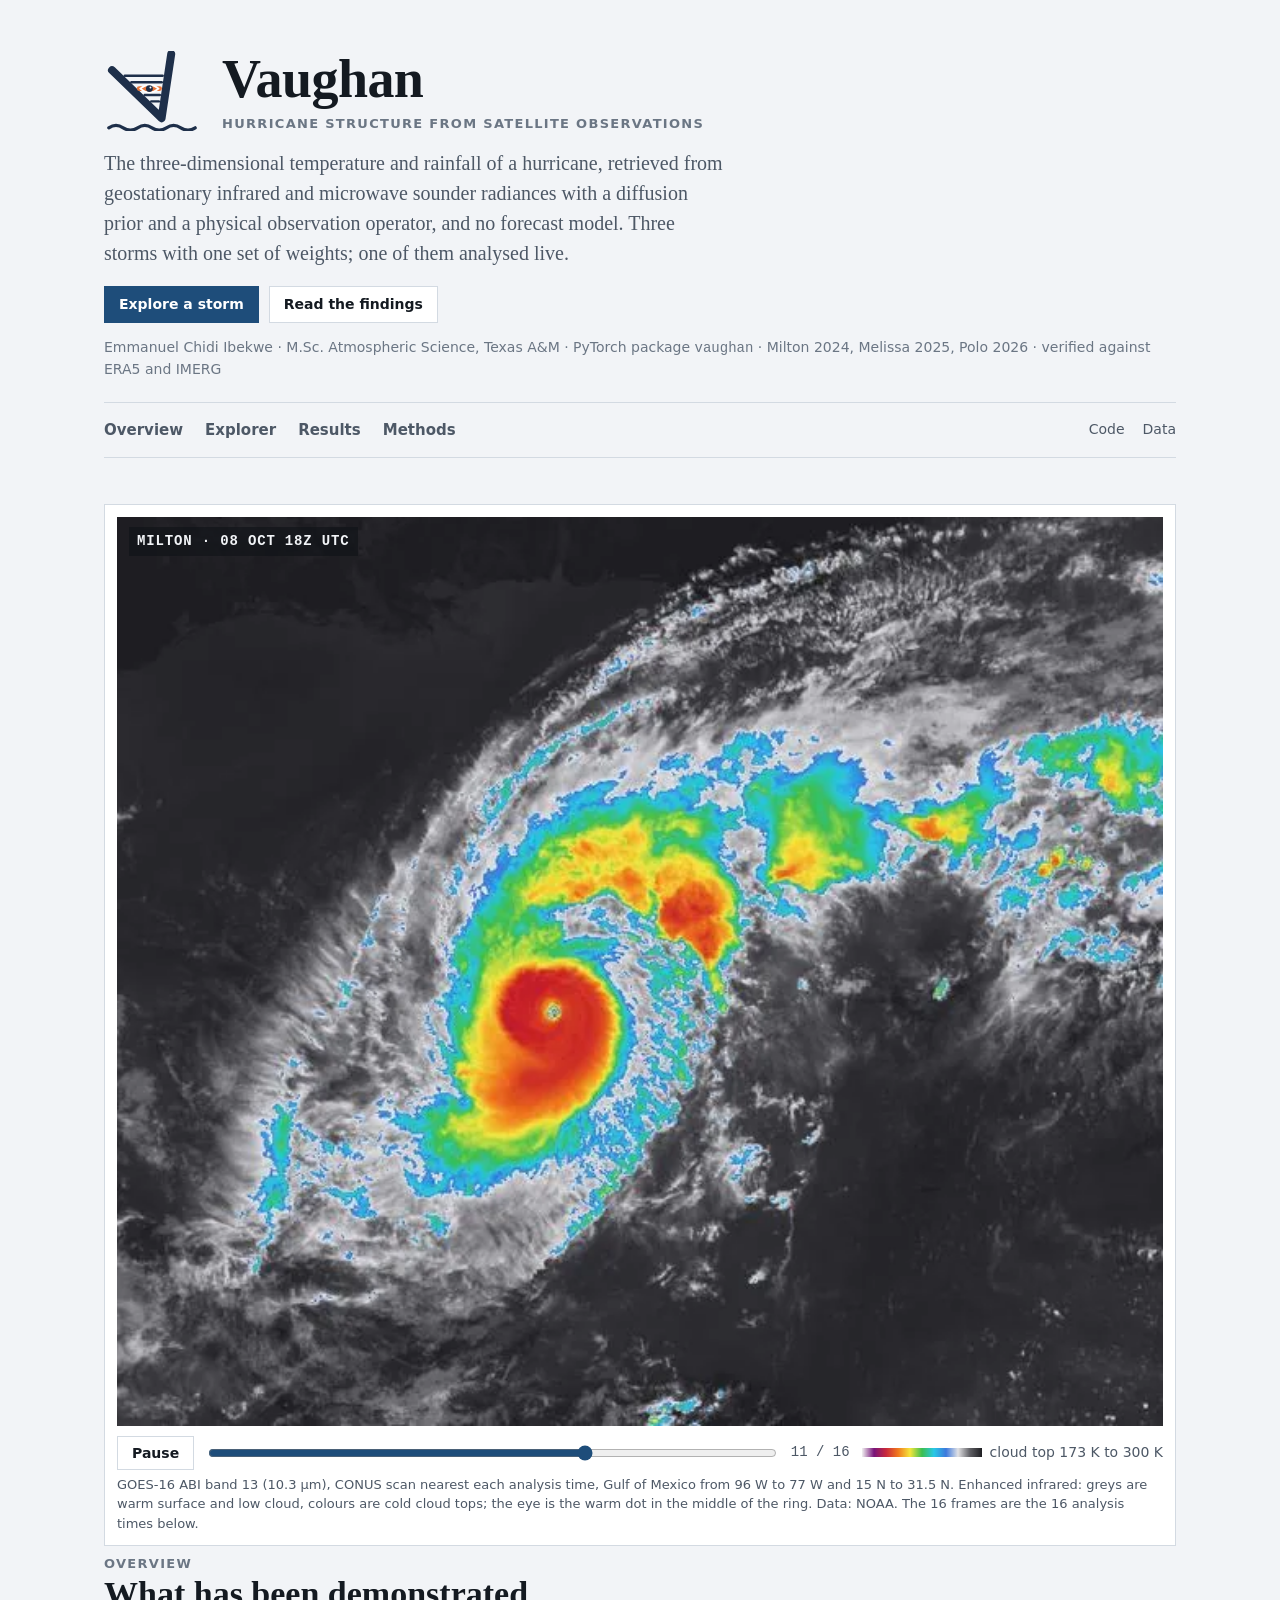
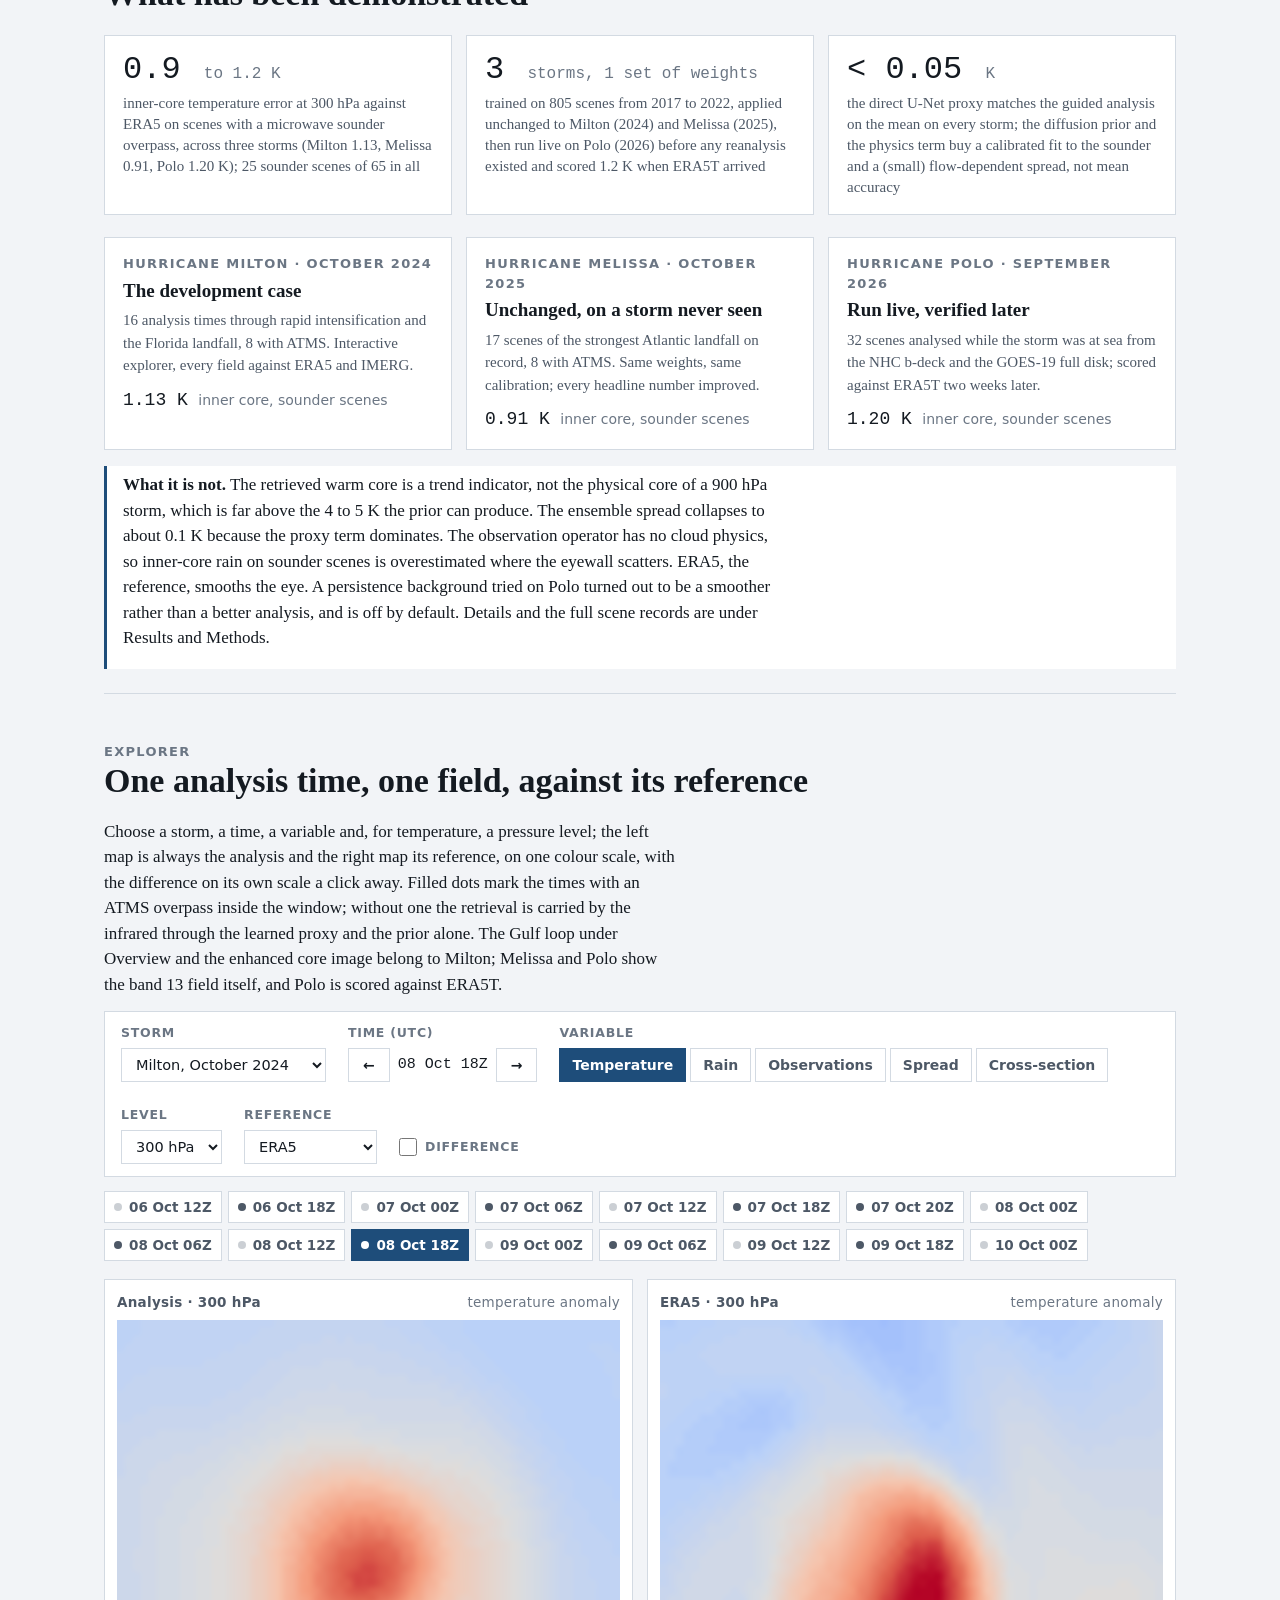
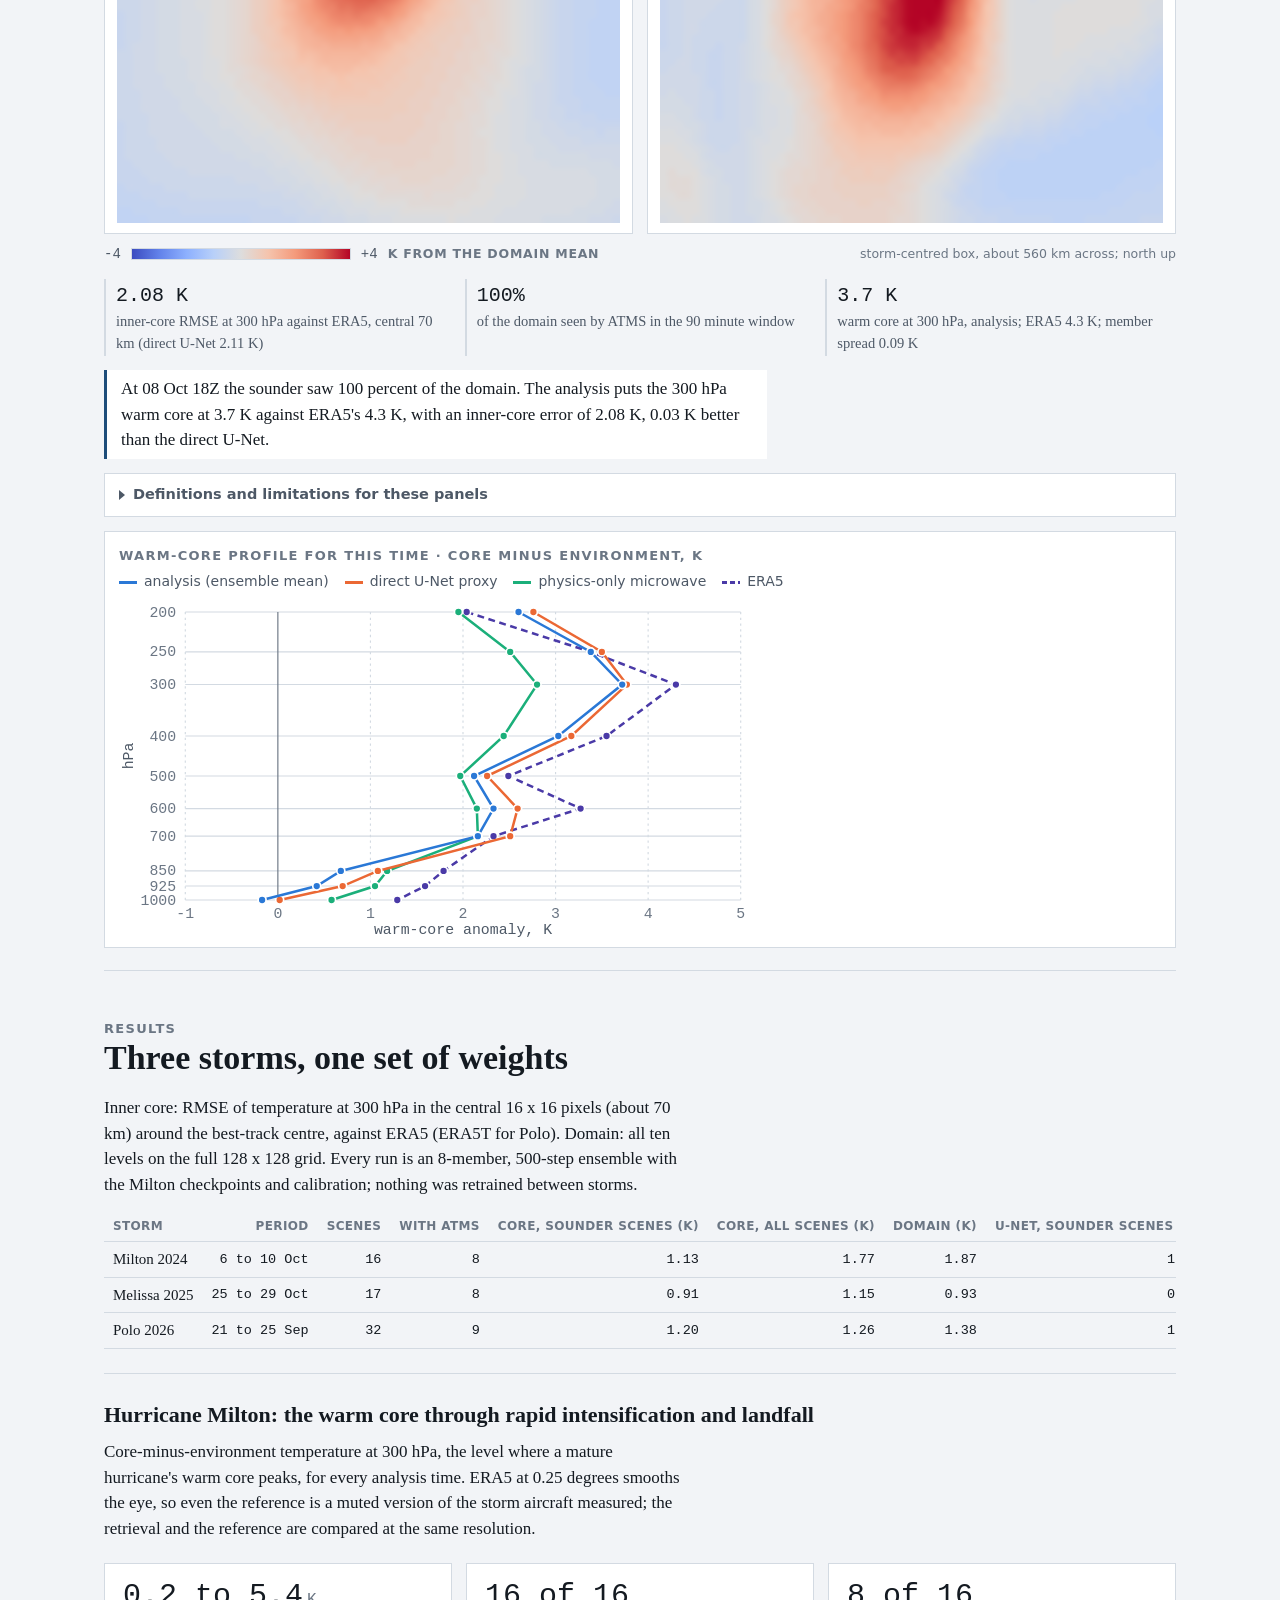
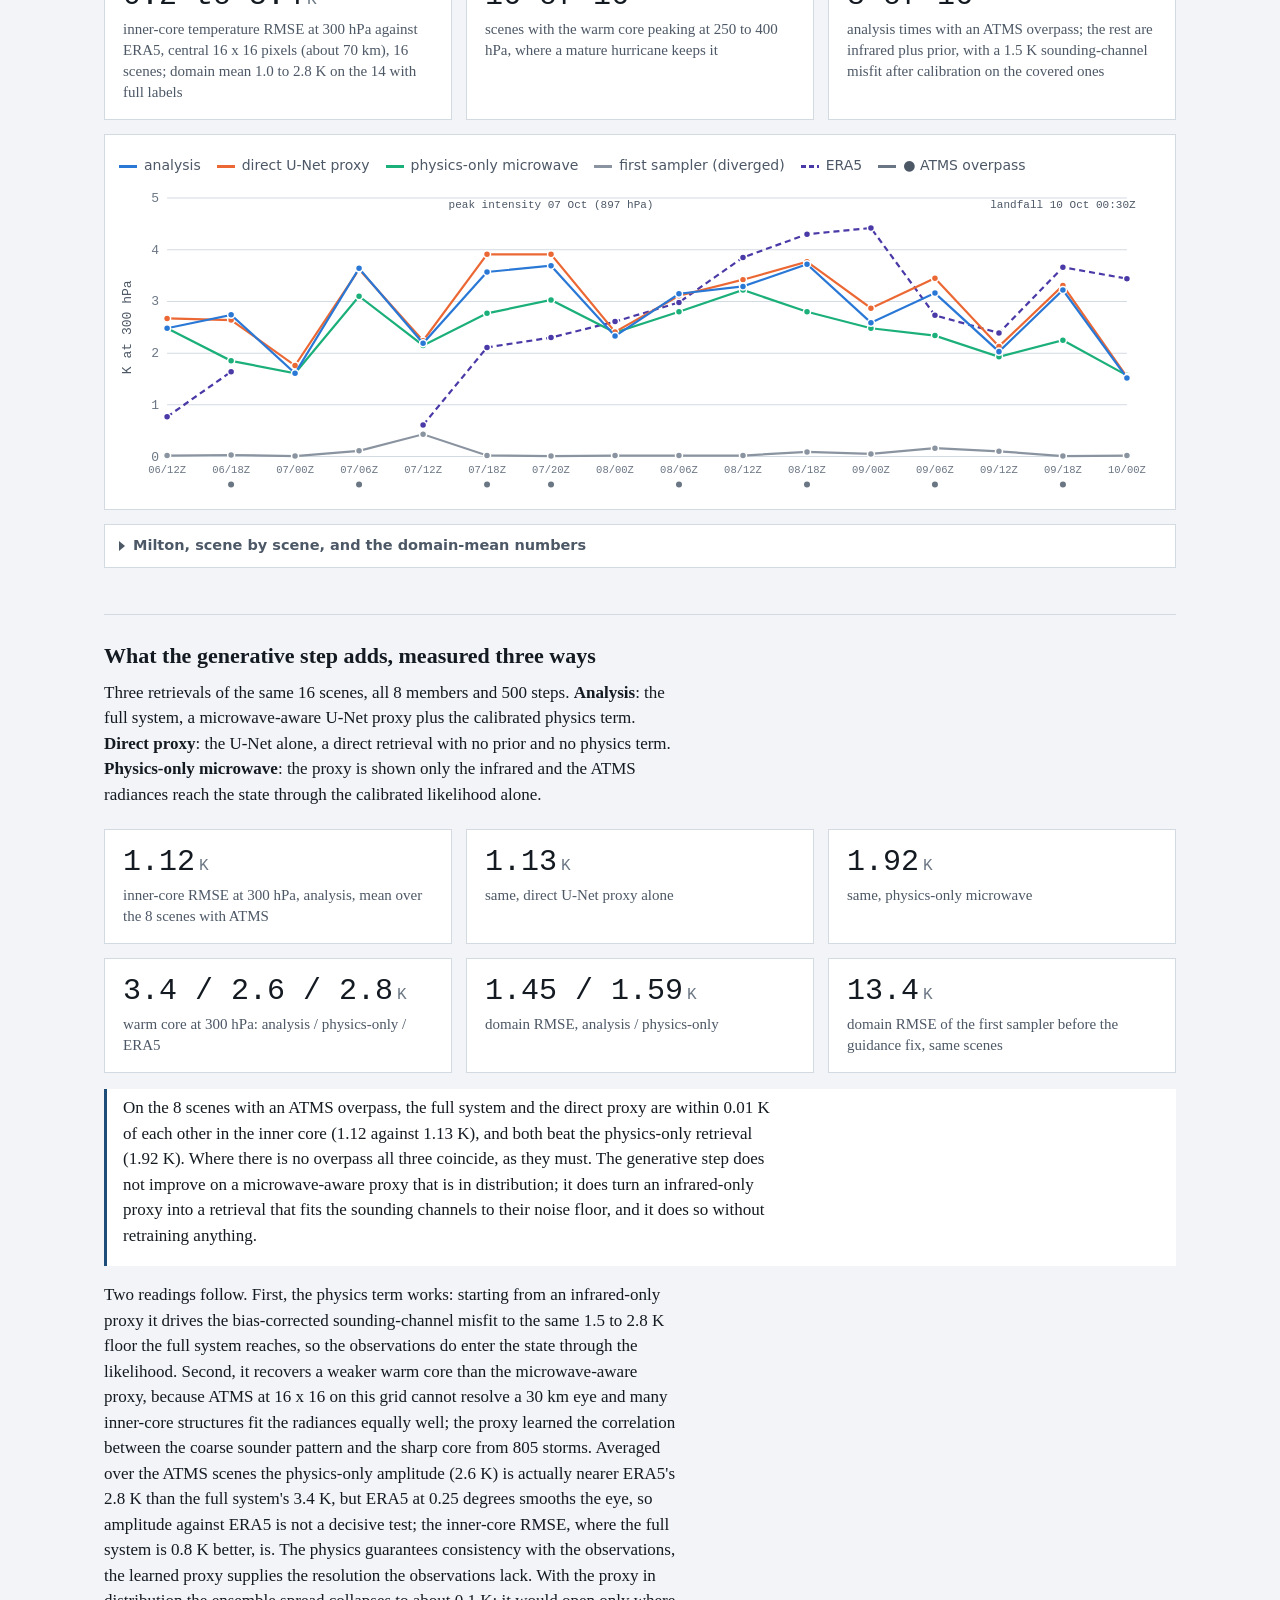
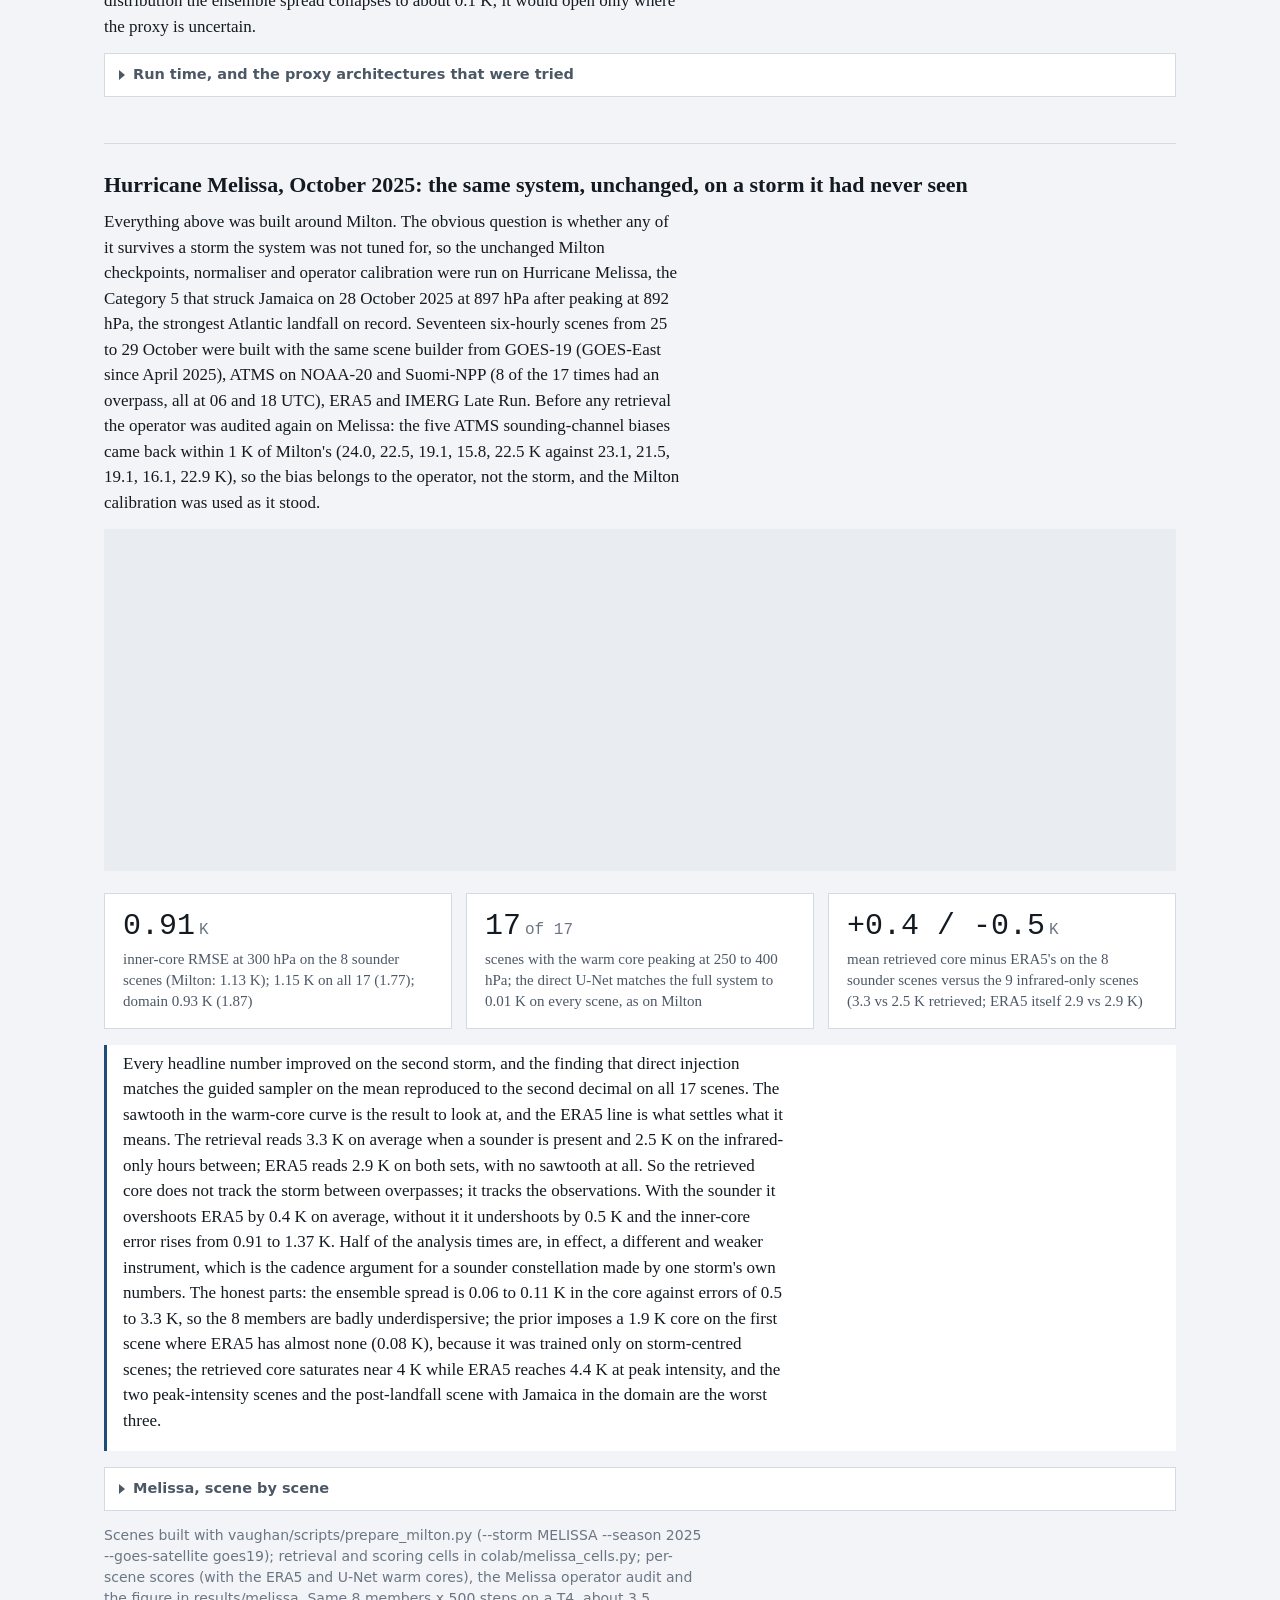
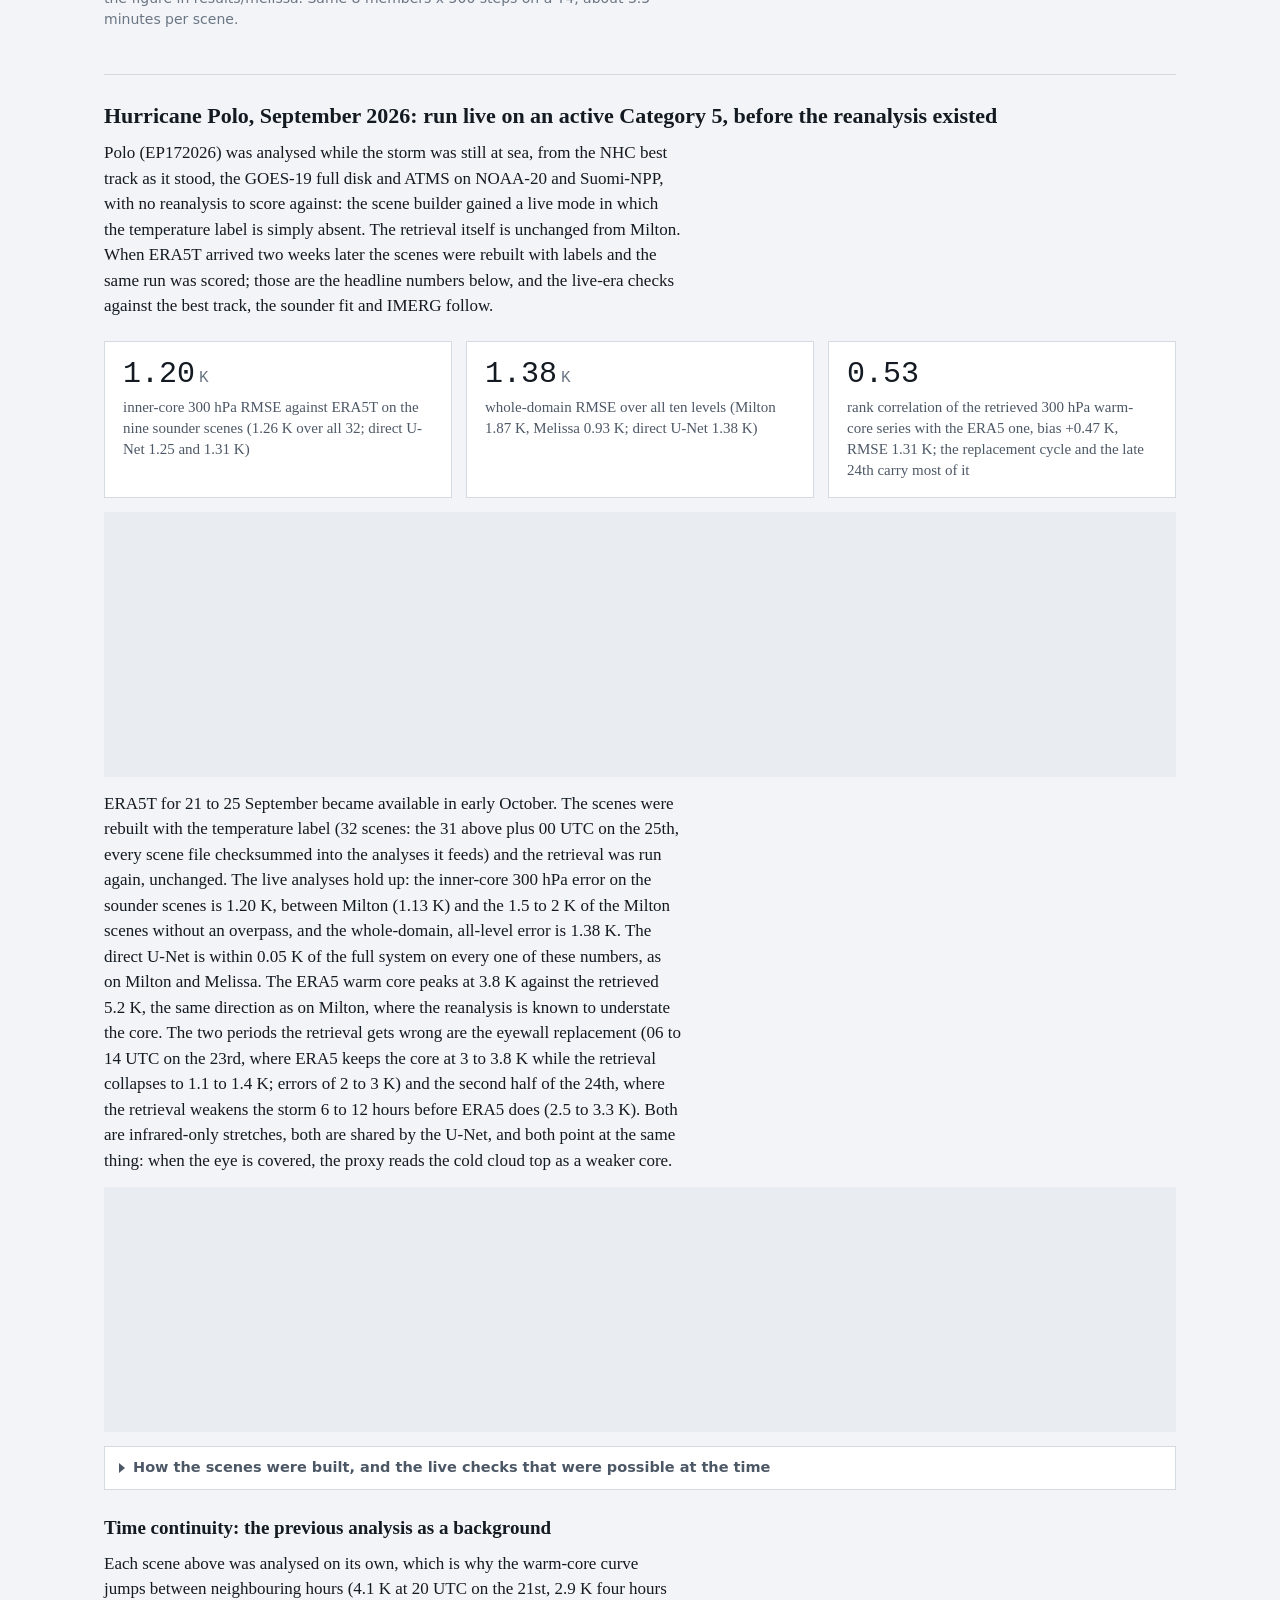
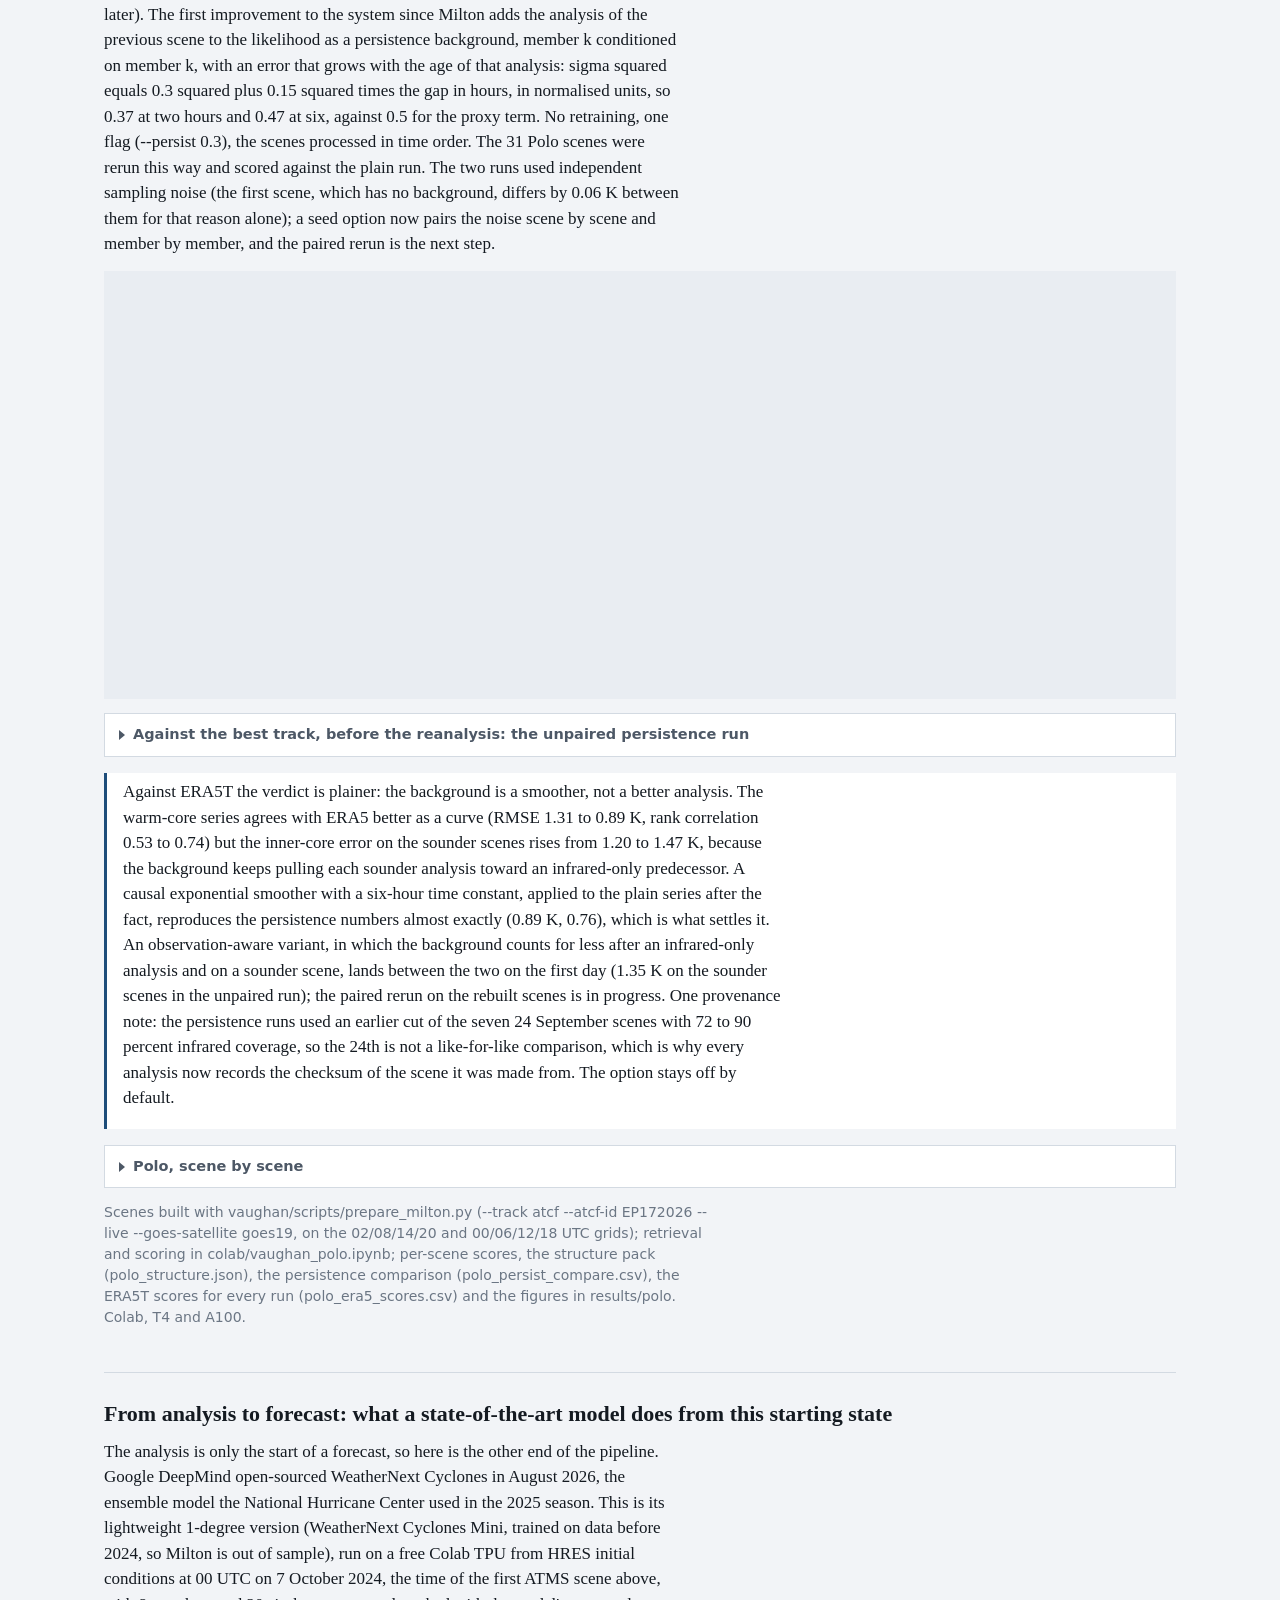
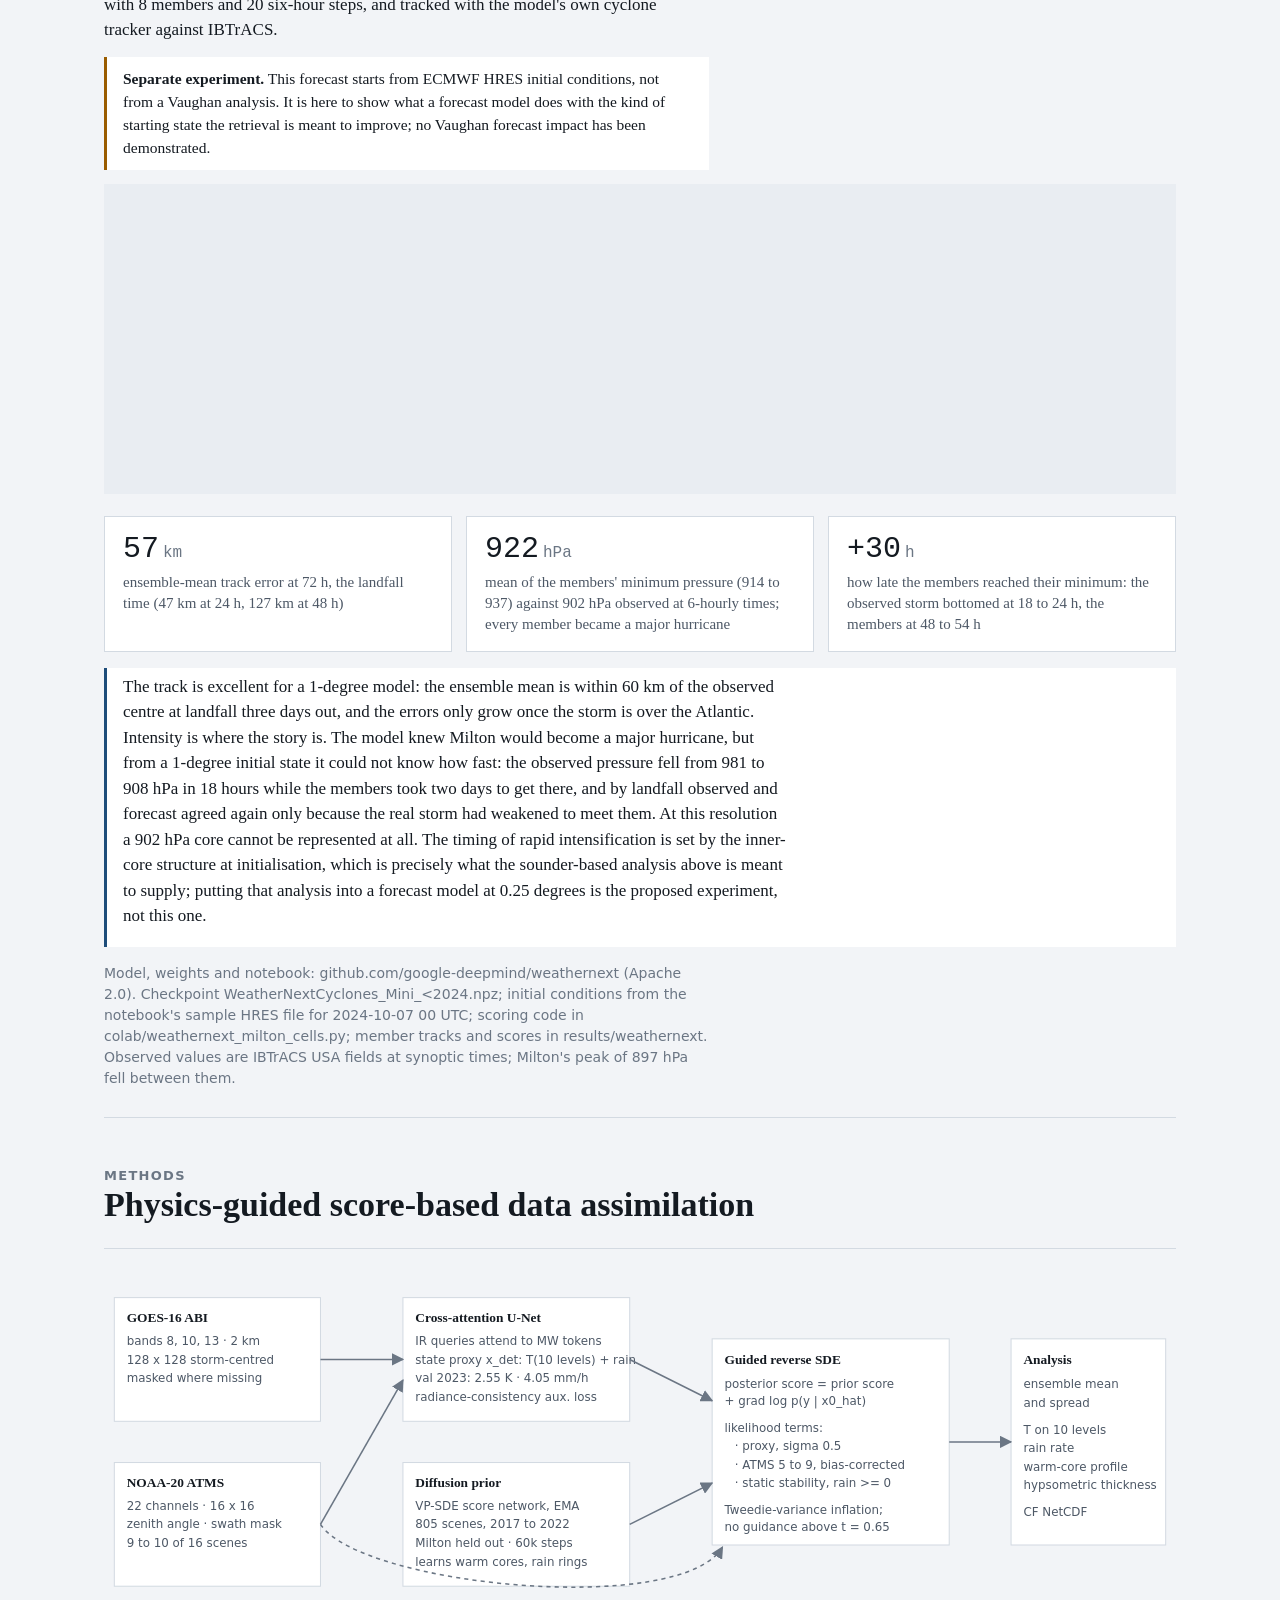
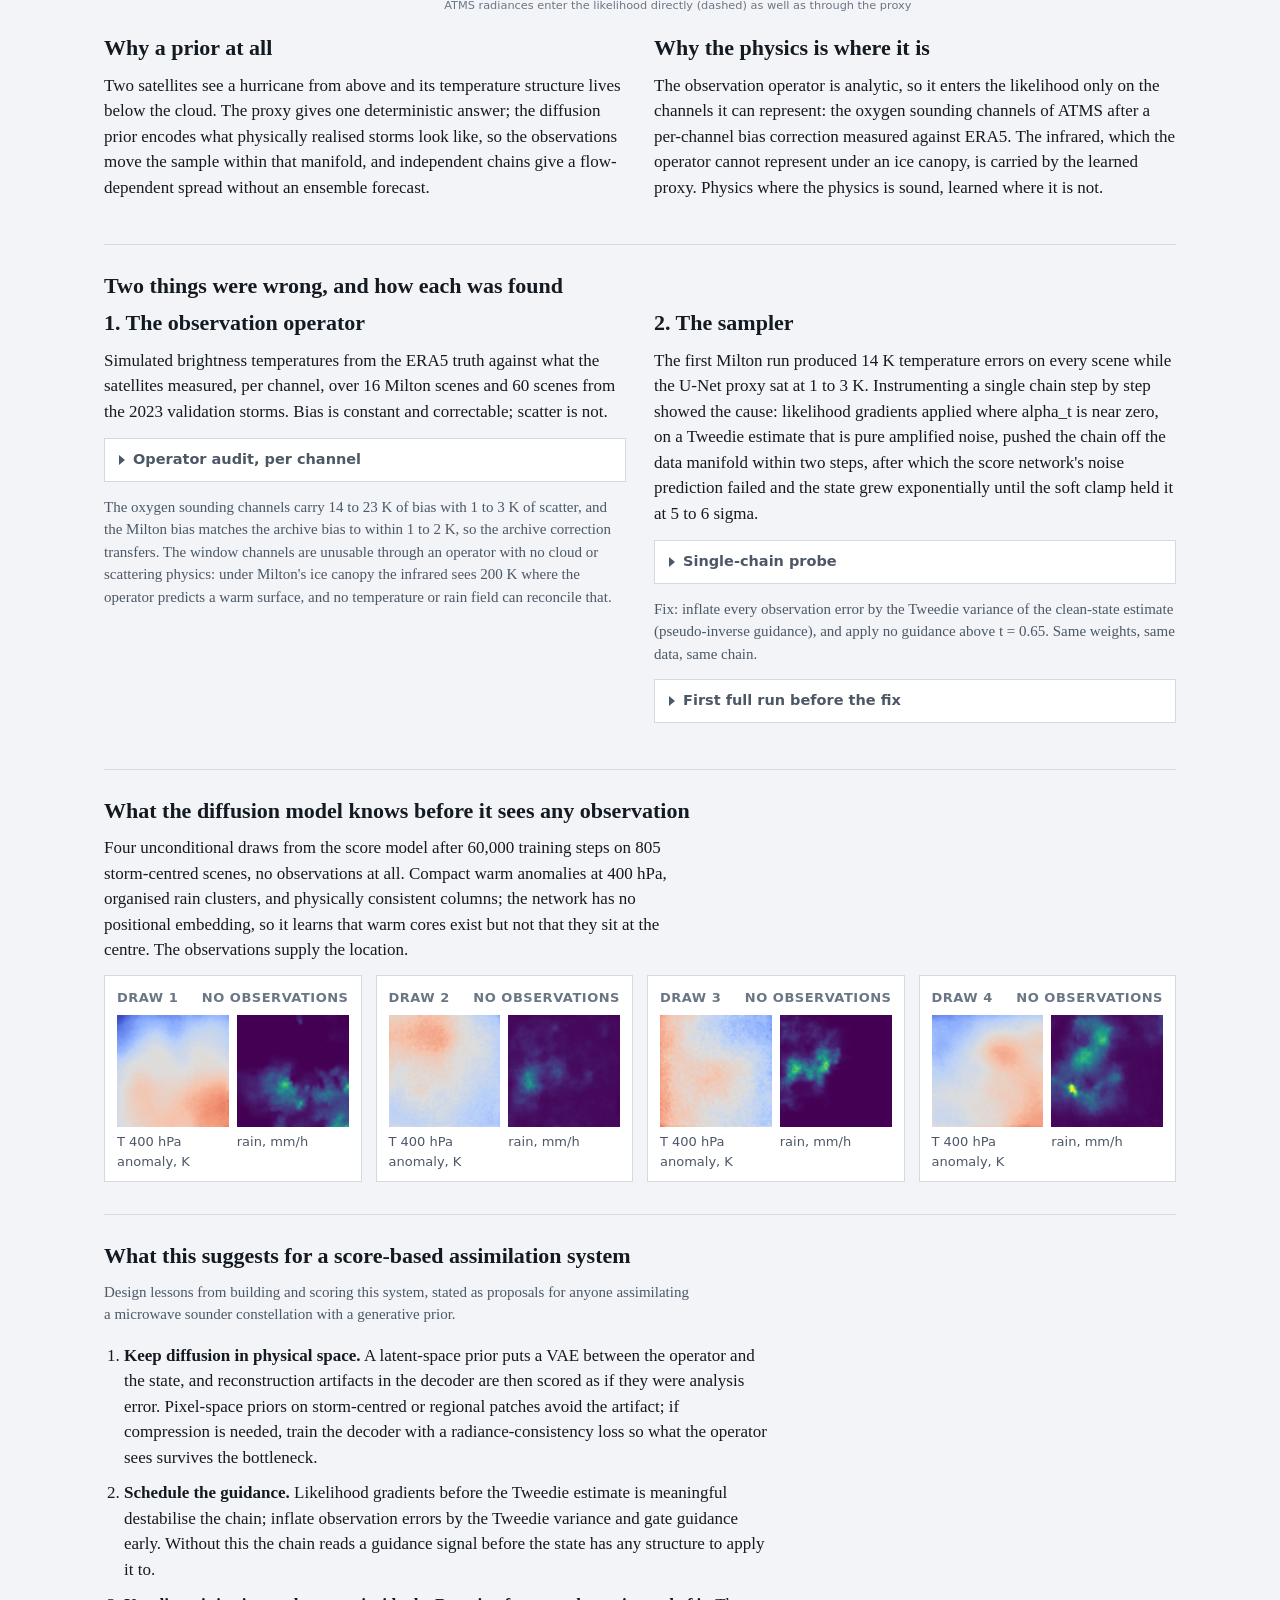
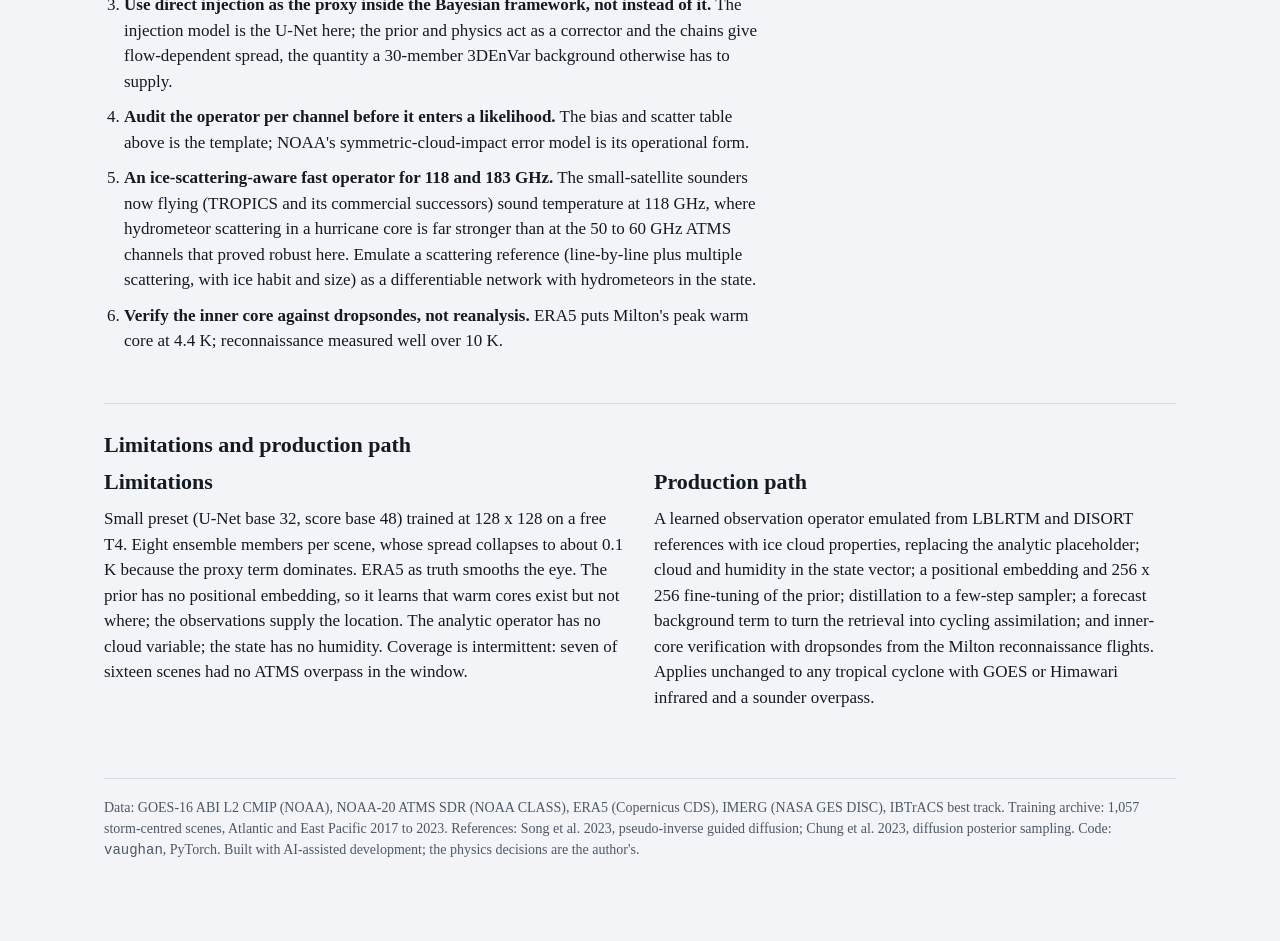
==== commit 095374d4: "Dashboard step 3: storm selector with Melissa and Polo fields, per-storm field buffers" ====
--- a/dashboard/index.html
+++ b/dashboard/index.html
@@ -20,8 +20,8 @@
 <link rel="apple-touch-icon" href="img/icon-180.png">
 <link rel="manifest" href="manifest.webmanifest">
 <link rel="preload" href="data/manifest.json" as="fetch" crossorigin>
-<link rel="modulepreload" href="js/app.js?v=5eae77d3">
-<link rel="stylesheet" href="styles.8cf188b9.css">
+<link rel="modulepreload" href="js/app.js?v=de4d887b">
+<link rel="stylesheet" href="styles.a8381d7a.css">
 </head>
 <body>
 <a class="skip" href="#main">Skip to content</a>
@@ -77,7 +77,7 @@
 
 <section id="explorer" class="view">
   <div class="viewhead"><div class="eyebrow">Explorer</div><h2>One analysis time, one field, against its reference</h2></div>
-  <p>Hurricane Milton, 16 analysis times from 06 to 10 October 2024. Choose a time, a variable and, for temperature, a pressure level; the left map is always the analysis and the right map its reference, on one colour scale, with the difference on its own scale a click away. Filled dots mark the times with an ATMS overpass inside the window; without one the retrieval is carried by the infrared through the learned proxy and the prior alone. Melissa and Polo are summarised as static figures under Results until their fields are exported.</p>
+  <p>Choose a storm, a time, a variable and, for temperature, a pressure level; the left map is always the analysis and the right map its reference, on one colour scale, with the difference on its own scale a click away. Filled dots mark the times with an ATMS overpass inside the window; without one the retrieval is carried by the infrared through the learned proxy and the prior alone. The Gulf loop under Overview and the enhanced core image belong to Milton; Melissa and Polo show the band 13 field itself, and Polo is scored against ERA5T.</p>
   <p class="status" id="status" role="status" hidden></p>
   <div class="toolbar" role="group" aria-label="explorer controls">
     <label class="ctlgroup"><span class="lab">Storm</span><select id="stormsel" class="sel"><option value="milton">Milton, October 2024</option></select></label>
@@ -97,7 +97,7 @@
   <div class="strip" id="strip" role="group" aria-label="analysis time; use the arrow keys to move between times"></div>
   <div class="phoneswitch" role="group" aria-label="which map to show on narrow screens"><button type="button" class="chip" data-show="ana" aria-pressed="true">Analysis</button><button type="button" class="chip" data-show="ref" aria-pressed="false">Reference</button></div>
   <div class="maps" id="maps" data-show="ana" data-var="temp">
-    <figure class="map obs" id="map_ir"><figcaption class="t"><span>GOES-16 band 13 · observed</span><span id="irrange"></span></figcaption><img class="coreimg" id="coreimg" width="384" height="384" decoding="async" alt="storm-centred GOES-16 band 13 image"></figure>
+    <figure class="map obs" id="map_ir"><figcaption class="t"><span>GOES band 13 · observed</span><span id="irrange"></span></figcaption><img class="coreimg" id="coreimg" width="384" height="384" decoding="async" alt="storm-centred GOES-16 band 13 image"><canvas class="field" id="c_ir" hidden></canvas></figure>
     <figure class="map ana"><figcaption class="t"><span id="lab_ana">Analysis</span><span id="sub_ana"></span></figcaption><canvas class="field" id="c_ana"></canvas></figure>
     <figure class="map ref"><figcaption class="t"><span id="lab_ref">ERA5</span><span id="sub_ref"></span></figcaption><canvas class="field" id="c_ref"></canvas></figure>
   </div>
@@ -345,6 +345,6 @@
 </footer>
 </div>
 <noscript><p class="status">This page draws its figures with JavaScript; the text and tables above are complete without it, the scene explorer is not.</p></noscript>
-<script type="module" src="js/app.js?v=5eae77d3"></script>
+<script type="module" src="js/app.js?v=de4d887b"></script>
 </body>
 </html>
--- a/dashboard/styles.a8381d7a.css
+++ b/dashboard/styles.a8381d7a.css
@@ -0,0 +1,218 @@
+:root{
+  color-scheme:light;
+  --ground:#f2f4f7; --surface:#ffffff; --surface-2:#e9edf2; --ink:#141a21; --ink-2:#4d5866; --ink-3:#6b7684;
+  --rule:#d3dae2; --accent:#1e4d7a; --accent-ink:#ffffff;
+  --s-ana:#2a78d6; --s-unet:#eb6834; --s-era:#4a3aa7; --s-phys:#1baf7a; --s-v1:#8a94a0;
+  --ok:#1a7f4b; --warn:#9a5c00; --bad:#b3261e;
+  --serif:"Times New Roman",Times,"Liberation Serif",serif;
+  --mono:"IBM Plex Mono","Courier New",monospace;
+  --sans:system-ui,"Segoe UI",Helvetica,Arial,sans-serif;
+}
+@media (prefers-color-scheme:dark){
+  :root:not([data-theme="light"]){
+    color-scheme:dark;
+    --ground:#12161b; --surface:#1a2028; --surface-2:#232b35; --ink:#e8ecf0; --ink-2:#aab4bf; --ink-3:#8b96a3;
+    --rule:#2c3541; --accent:#7fb3e6; --accent-ink:#0f1a26;
+    --s-ana:#3987e5; --s-unet:#d95926; --s-era:#9085e9; --s-phys:#199e70; --s-v1:#6f7a86;
+    --ok:#4fbf7f; --warn:#e0a53a; --bad:#ef7b74;
+  }
+}
+:root[data-theme="dark"]{
+  color-scheme:dark;
+  --ground:#12161b; --surface:#1a2028; --surface-2:#232b35; --ink:#e8ecf0; --ink-2:#aab4bf; --ink-3:#8b96a3;
+  --rule:#2c3541; --accent:#7fb3e6; --accent-ink:#0f1a26;
+  --s-ana:#3987e5; --s-unet:#d95926; --s-era:#9085e9; --s-phys:#199e70; --s-v1:#6f7a86;
+  --ok:#4fbf7f; --warn:#e0a53a; --bad:#ef7b74;
+}
+*,*::before,*::after{box-sizing:border-box}
+html{scroll-behavior:smooth}
+@media (prefers-reduced-motion:reduce){html{scroll-behavior:auto}}
+body{margin:0;background:var(--ground);color:var(--ink);font-family:var(--serif);font-size:17px;line-height:1.5;-webkit-text-size-adjust:100%}
+.skip{position:absolute;left:-999px;top:8px;background:var(--accent);color:var(--accent-ink);padding:8px 12px;z-index:10;font-family:var(--mono)}
+.skip:focus{left:8px}
+.wrap{max-width:1120px;margin:0 auto;padding:0 16px 80px}
+@media (min-width:640px){.wrap{padding:0 24px 80px}}
+h1,h2,h3{font-family:var(--serif);font-weight:700;line-height:1.15;text-wrap:balance;margin:0}
+h1{font-size:clamp(34px,5vw,54px);letter-spacing:-.01em}
+h2{font-size:clamp(23px,3.2vw,28px);margin:0 0 8px}
+h3{font-size:19px;margin:0 0 6px}
+p{margin:0 0 12px;max-width:68ch}
+.eyebrow{font-family:var(--sans);font-size:13px;font-weight:600;letter-spacing:.1em;text-transform:uppercase;color:var(--ink-3)}
+.mono{font-family:var(--mono);font-variant-numeric:tabular-nums}
+a{color:var(--accent)}
+a:focus-visible,button:focus-visible,input:focus-visible,[tabindex]:focus-visible{outline:2px solid var(--accent);outline-offset:2px}
+header.mast{padding:36px 0 22px;border-bottom:1px solid var(--rule)}
+.brand{display:flex;align-items:center;gap:22px;margin-top:12px}
+.brand svg{flex:none;width:96px;height:80px}
+@media (max-width:520px){.brand{gap:14px}.brand svg{width:64px;height:54px}}
+header.mast .lede{font-size:20px;color:var(--ink-2);max-width:62ch;margin-top:14px}
+header.mast .by{margin-top:14px;font-family:var(--sans);font-size:14px;color:var(--ink-3)}
+nav.toc{position:sticky;top:0;z-index:6;display:flex;flex-wrap:wrap;align-items:center;gap:6px 22px;padding:10px 0;border-bottom:1px solid var(--rule);background:var(--ground);font-family:var(--sans);font-size:15px;font-weight:600}
+nav.toc a{color:var(--ink-2);text-decoration:none;padding:6px 0}
+nav.toc .util{margin-left:auto;display:flex;gap:18px;font-weight:500;font-size:14px}
+nav.toc a:hover{color:var(--accent)}
+section{padding:40px 0 8px}
+section+section{border-top:1px solid var(--rule)}
+section.view{scroll-margin-top:56px}
+.viewhead{margin:8px 0 18px}
+.viewhead h2{font-size:clamp(26px,3.6vw,34px)}
+.sub{padding:28px 0 8px;border-top:1px solid var(--rule);margin-top:24px;scroll-margin-top:56px}
+.sub h3{font-size:22px;margin:0 0 12px}
+h4{font-family:var(--serif);font-size:19px;margin:24px 0 8px}
+.tiles{display:grid;grid-template-columns:repeat(3,minmax(0,1fr));gap:14px;margin:22px 0 6px}
+.tile{background:var(--surface);border:1px solid var(--rule);padding:16px 18px;min-width:0}
+.tile .n{font-family:var(--mono);font-size:clamp(22px,2.6vw,30px);font-weight:500;line-height:1.1;font-variant-numeric:tabular-nums;overflow-wrap:anywhere}
+.tile .l{color:var(--ink-2);font-size:15px;margin-top:6px;line-height:1.4}
+.tile .u{font-size:16px;color:var(--ink-3);margin-left:4px}
+/* imagery */
+.hero{margin:22px 0 0;background:var(--surface);border:1px solid var(--rule);padding:12px}
+.hero .frame{position:relative;background:#101317;overflow:hidden;aspect-ratio:640/556}
+.hero img{width:100%;height:100%;display:block;object-fit:cover}
+.hero .lab{position:absolute;left:12px;top:10px;font-family:var(--mono);font-size:14px;color:#f2f4f7;background:rgba(16,19,23,.62);padding:4px 8px}
+.hero .ctl{display:flex;align-items:center;gap:12px;margin-top:10px;font-family:var(--sans);font-size:14px;color:var(--ink-2);flex-wrap:wrap}
+button.btn,a.btn{font-family:var(--sans);font-size:14px;font-weight:600;padding:7px 14px;border:1px solid var(--rule);background:var(--surface);color:var(--ink);cursor:pointer;min-height:34px;text-decoration:none;display:inline-flex;align-items:center}
+button.btn:hover,a.btn:hover{border-color:var(--accent)}
+a.btn.primary{background:var(--accent);color:var(--accent-ink);border-color:var(--accent)}
+.actions{display:flex;gap:10px;flex-wrap:wrap;margin-top:18px}
+.hero input[type=range]{flex:1;min-width:160px;accent-color:var(--accent)}
+.hero .scale{display:flex;align-items:center;gap:8px}
+.hero .scale i{display:inline-block;width:120px;height:9px;background:linear-gradient(90deg,#f0f0f0,#78147a,#c8283c,#f0781e,#f5e63c,#3cbe50,#28c8e6,#3c78dc,#e1e1e4,#5f5f64,#1e1e22)}
+.coreimg{width:100%;height:auto;display:block;background:var(--surface-2)}
+figure.fig{margin:14px 0}
+figure.fig img{width:100%;height:auto;display:block;background:var(--surface-2)}
+/* scene explorer */
+.strip{display:flex;flex-wrap:wrap;gap:6px;margin:14px 0 18px}
+.chip{font-family:var(--sans);font-size:13.5px;font-weight:600;padding:6px 9px;border:1px solid var(--rule);background:var(--surface);color:var(--ink-2);cursor:pointer;display:flex;gap:7px;align-items:center;min-height:32px}
+.chip:hover{border-color:var(--accent)}
+.chip[aria-pressed="true"]{background:var(--accent);color:var(--accent-ink);border-color:var(--accent)}
+.chip .dot{width:8px;height:8px;border-radius:50%;background:var(--ink-3);opacity:.35}
+.chip .dot.on{background:currentColor;opacity:1}
+.panelgrid{display:grid;grid-template-columns:repeat(3,minmax(0,1fr));gap:14px}
+.panel{background:var(--surface);border:1px solid var(--rule);padding:12px 12px 10px;min-width:0}
+.panel .t{font-family:var(--sans);font-size:13px;font-weight:600;letter-spacing:.04em;text-transform:uppercase;color:var(--ink-3);margin-bottom:8px;display:flex;justify-content:space-between;gap:8px;flex-wrap:wrap}
+.pair{display:grid;grid-template-columns:1fr 1fr;gap:8px}
+.pair figure{margin:0;min-width:0}
+.pair figcaption,.cap{font-family:var(--sans);font-size:13px;color:var(--ink-2);margin-top:5px}
+canvas.field{width:100%;aspect-ratio:1;display:block;background:var(--surface-2)}
+canvas.field.wide{aspect-ratio:2.2/1}
+.scenestats{display:grid;grid-template-columns:repeat(auto-fit,minmax(150px,1fr));gap:10px;margin:14px 0}
+.stat{border-left:2px solid var(--rule);padding:2px 0 2px 10px;min-width:0}
+.stat .n{font-family:var(--mono);font-size:20px;font-variant-numeric:tabular-nums}
+.stat .l{font-size:14.5px;color:var(--ink-2)}
+/* charts */
+.chart{background:var(--surface);border:1px solid var(--rule);padding:14px 14px 8px;margin:14px 0}
+.chart svg{width:100%;height:auto;display:block;font-family:var(--mono);font-size:13px}
+.legend{display:flex;flex-wrap:wrap;gap:16px;font-family:var(--sans);font-size:14px;color:var(--ink-2);margin:6px 0 4px}
+.legend span::before{content:"";display:inline-block;width:18px;height:3px;vertical-align:middle;margin-right:7px;background:var(--c)}
+.legend span.dash::before{background:repeating-linear-gradient(90deg,var(--c) 0 5px,transparent 5px 8px)}
+.tip{position:absolute;pointer-events:none;background:var(--surface);color:var(--ink);border:1px solid var(--rule);padding:6px 9px;font-family:var(--mono);font-size:12px;box-shadow:0 2px 8px rgba(0,0,0,.12);display:none;white-space:nowrap;z-index:5}
+.relwrap{position:relative}
+/* tables */
+.tbl{overflow-x:auto;margin:14px 0;max-width:100%;-webkit-overflow-scrolling:touch}
+table{border-collapse:collapse;width:100%;font-family:var(--mono);font-size:13.5px;font-variant-numeric:tabular-nums}
+caption{text-align:left;caption-side:top;padding:4px 0 8px}
+th,td{text-align:right;padding:6px 9px;border-bottom:1px solid var(--rule);white-space:nowrap}
+th{color:var(--ink-3);font-family:var(--sans);font-weight:600;letter-spacing:.03em;text-transform:uppercase;font-size:12px}
+th:first-child,td:first-child{text-align:left;position:sticky;left:0;background:var(--ground);z-index:1}
+td.ok{color:var(--ok)} td.warn{color:var(--warn)} td.bad{color:var(--bad)}
+.note{font-size:15px;color:var(--ink-2);max-width:78ch}
+.two{display:grid;grid-template-columns:1fr 1fr;gap:28px}
+.two>*{min-width:0}
+@media (max-width:820px){.two,.tiles,.panelgrid{grid-template-columns:repeat(2,minmax(0,1fr))}}
+@media (max-width:520px){.two,.tiles,.panelgrid{grid-template-columns:minmax(0,1fr)}}
+.callout{border-left:3px solid var(--accent);padding:6px 16px;margin:16px 0;background:var(--surface)}
+.callout p{max-width:78ch}
+.method svg{width:100%;height:auto;display:block;font-family:var(--sans);font-size:13px}
+ol.plain{padding-left:20px;max-width:78ch} ol.plain li{margin-bottom:10px}
+.fine{font-size:14px;color:var(--ink-3);font-family:var(--sans)}
+footer{border-top:1px solid var(--rule);margin-top:40px;padding-top:18px;font-size:14px;color:var(--ink-2)}
+.status{font-family:var(--mono);font-size:12.5px;color:var(--ink-3);margin:8px 0}
+.status[hidden]{display:none}
+@media (prefers-reduced-motion:no-preference){.chip{transition:background .15s,color .15s}}
+@media print{nav.toc,.hero .ctl,.skip,.actions{display:none}section{break-inside:avoid}details.more{display:block}details.more>*{display:block}}
+
+/* ---- additions for the ported markup ---- */
+.sr-only{position:absolute;width:1px;height:1px;padding:0;margin:-1px;overflow:hidden;clip:rect(0,0,0,0);white-space:nowrap;border:0}
+section.first{padding-top:24px}
+.legend .key.s-ana{--c:var(--s-ana)} .legend .key.s-unet{--c:var(--s-unet)} .legend .key.s-phys{--c:var(--s-phys)}
+.legend .key.s-v1{--c:var(--s-v1)} .legend .key.s-era{--c:var(--s-era)} .legend .key.ink-3{--c:var(--ink-3)}
+.charttitle{margin-bottom:6px}
+.eyebrow.sub{margin-top:34px}
+h3.sub{margin:6px 0 8px}
+.two.method-notes{margin-top:18px}
+.panelgrid.prior{grid-template-columns:repeat(4,minmax(0,1fr))}
+@media (max-width:820px){.panelgrid.prior{grid-template-columns:repeat(2,minmax(0,1fr))}}
+caption.fine{text-align:left;caption-side:top;padding:4px 0 8px}
+output{display:inline}
+:root{--brand:#1e2f4a;--brand-warm:#e8763a}
+@media (prefers-color-scheme:dark){:root:not([data-theme="light"]){--brand:#e8ecf0;--brand-warm:#f0a24a}}
+:root[data-theme="dark"]{--brand:#e8ecf0;--brand-warm:#f0a24a}
+.brand svg{color:var(--brand)}
+.eyebrow.tag{margin-top:4px}
+#profile{max-width:640px}
+.tblcap{margin:14px 0 -8px}
+
+/* ---- step 1 restructure: four views, findings first ---- */
+.cards{display:grid;grid-template-columns:repeat(3,minmax(0,1fr));gap:14px;margin:22px 0 6px}
+@media (max-width:820px){.cards{grid-template-columns:minmax(0,1fr)}}
+a.card{display:block;background:var(--surface);border:1px solid var(--rule);padding:16px 18px;color:inherit;text-decoration:none;min-width:0}
+a.card:hover{border-color:var(--accent)}
+a.card h3{font-size:19px;margin:6px 0 8px}
+a.card p{font-size:15px;color:var(--ink-2);margin:0 0 10px}
+a.card .kv{font-family:var(--sans);font-size:14px;color:var(--ink-3)}
+a.card .kv span{font-family:var(--mono);font-size:18px;color:var(--ink);margin-right:6px;font-variant-numeric:tabular-nums}
+details.more{margin:14px 0;border:1px solid var(--rule);background:var(--surface)}
+details.more>summary{cursor:pointer;padding:10px 14px;font-family:var(--sans);font-size:14.5px;font-weight:600;color:var(--ink-2);list-style:none;display:flex;align-items:center;gap:8px}
+details.more>summary::-webkit-details-marker{display:none}
+details.more>summary::before{content:"";width:0;height:0;border-left:6px solid currentColor;border-top:5px solid transparent;border-bottom:5px solid transparent;transition:transform .15s}
+details.more[open]>summary::before{transform:rotate(90deg)}
+details.more>summary:hover{color:var(--accent)}
+details.more>:not(summary){margin-left:14px;margin-right:14px}
+details.more>.tbl{margin:4px 14px 12px}
+details.more>.tiles{margin-top:10px}
+details.more>p.note,details.more>p.fine{padding-top:8px}
+.flag{border-left:3px solid var(--warn);background:var(--surface);padding:10px 16px;margin:14px 0;font-size:15.5px;max-width:78ch}
+table.summary td:first-child{font-family:var(--serif);font-size:15px}
+.tiles.findings .tile .n{font-size:clamp(24px,2.8vw,32px)}
+
+/* ---- step 2: the explorer ---- */
+.toolbar{display:flex;flex-wrap:wrap;gap:12px 22px;align-items:flex-end;background:var(--surface);border:1px solid var(--rule);padding:12px 16px;margin:14px 0 10px;font-family:var(--sans)}
+.ctlgroup{display:flex;flex-direction:column;gap:5px;min-width:0}
+.ctlgroup.grow{flex:1 1 auto}
+.toolbar .brk{flex-basis:100%;height:0}
+.ctlgroup.check{flex-direction:row;align-items:center;gap:8px;padding-bottom:7px}
+.ctlgroup.check input{width:18px;height:18px;accent-color:var(--accent);margin:0}
+.ctlgroup[hidden]{display:none}
+.lab{font-family:var(--sans);font-size:12.5px;font-weight:600;letter-spacing:.06em;text-transform:uppercase;color:var(--ink-3)}
+.lab.dim{text-transform:none;letter-spacing:0;font-weight:500;margin-left:auto}
+.sel{font-family:var(--sans);font-size:14.5px;padding:6px 10px;border:1px solid var(--rule);background:var(--surface);color:var(--ink);min-height:34px}
+.stepper{display:flex;align-items:center;gap:8px}
+.stepper output{font-size:15px;min-width:9ch;text-align:center}
+.tabs{display:flex;flex-wrap:wrap;gap:4px}
+.tab{font-family:var(--sans);font-size:14px;font-weight:600;padding:7px 12px;border:1px solid var(--rule);background:var(--surface);color:var(--ink-2);cursor:pointer;min-height:34px}
+.tab:hover{border-color:var(--accent);color:var(--accent)}
+.tab[aria-selected="true"]{background:var(--accent);color:var(--accent-ink);border-color:var(--accent)}
+.maps{display:grid;grid-template-columns:1fr 1fr;gap:14px;margin-top:4px}
+.maps[data-var="obs"]{grid-template-columns:1fr 1fr 1fr}
+.map{margin:0;background:var(--surface);border:1px solid var(--rule);padding:12px 12px 10px;min-width:0}
+.map figcaption.t{font-family:var(--sans);font-size:13.5px;font-weight:600;letter-spacing:.02em;color:var(--ink-2);margin-bottom:8px;display:flex;justify-content:space-between;gap:8px;flex-wrap:wrap}
+.map figcaption.t span:last-child{font-weight:500;color:var(--ink-3)}
+.map canvas.field{width:100%;aspect-ratio:1;display:block;background:var(--surface-2)}
+.map canvas.field.wide{aspect-ratio:2.2/1}
+.map.obs{display:none}
+.maps[data-var="obs"] .map.obs{display:block}
+.maps[data-var="obs"] .map canvas.field{image-rendering:auto}
+.scalebar{display:flex;align-items:center;gap:10px;flex-wrap:wrap;margin:10px 0 4px;font-size:14px;color:var(--ink-2)}
+.scalebar i{display:inline-block;width:220px;max-width:40vw;height:12px;border:1px solid var(--rule)}
+.phoneswitch{display:none;gap:6px;margin:8px 0}
+.finding{font-size:17px;max-width:78ch;margin:6px 0 10px;border-left:3px solid var(--accent);padding:6px 14px;background:var(--surface)}
+#explorer .scenestats{grid-template-columns:repeat(3,minmax(0,1fr))}
+@media (max-width:820px){.maps,.maps[data-var="obs"]{grid-template-columns:1fr 1fr}.maps[data-var="obs"] .map.obs{grid-column:1 / -1}#explorer .scenestats{grid-template-columns:repeat(auto-fit,minmax(150px,1fr))}}
+@media (max-width:640px){
+  .phoneswitch{display:flex}
+  .maps,.maps[data-var="obs"]{grid-template-columns:minmax(0,1fr)}
+  .maps[data-show="ana"] .map.ref{display:none}
+  .maps[data-show="ref"] .map.ana{display:none}
+  .lab.dim{margin-left:0;flex-basis:100%}
+}
+[hidden]{display:none !important}
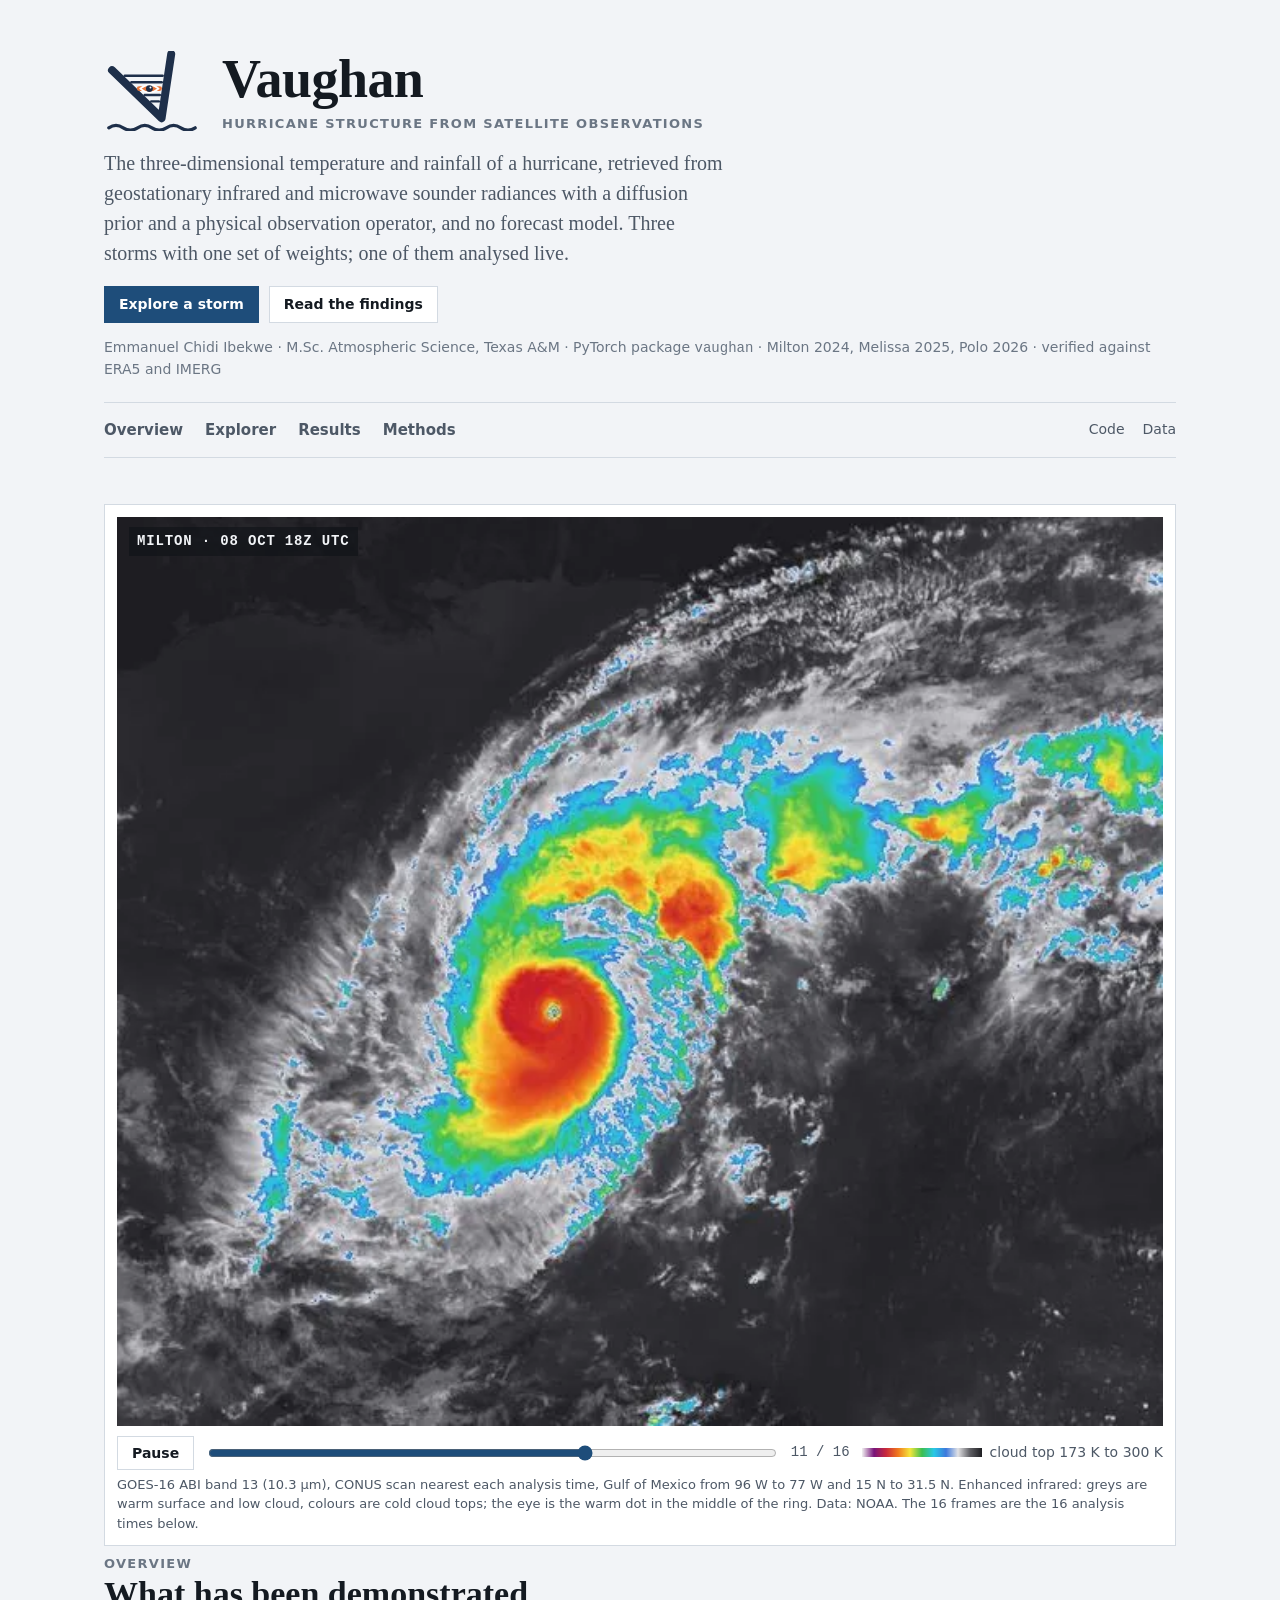
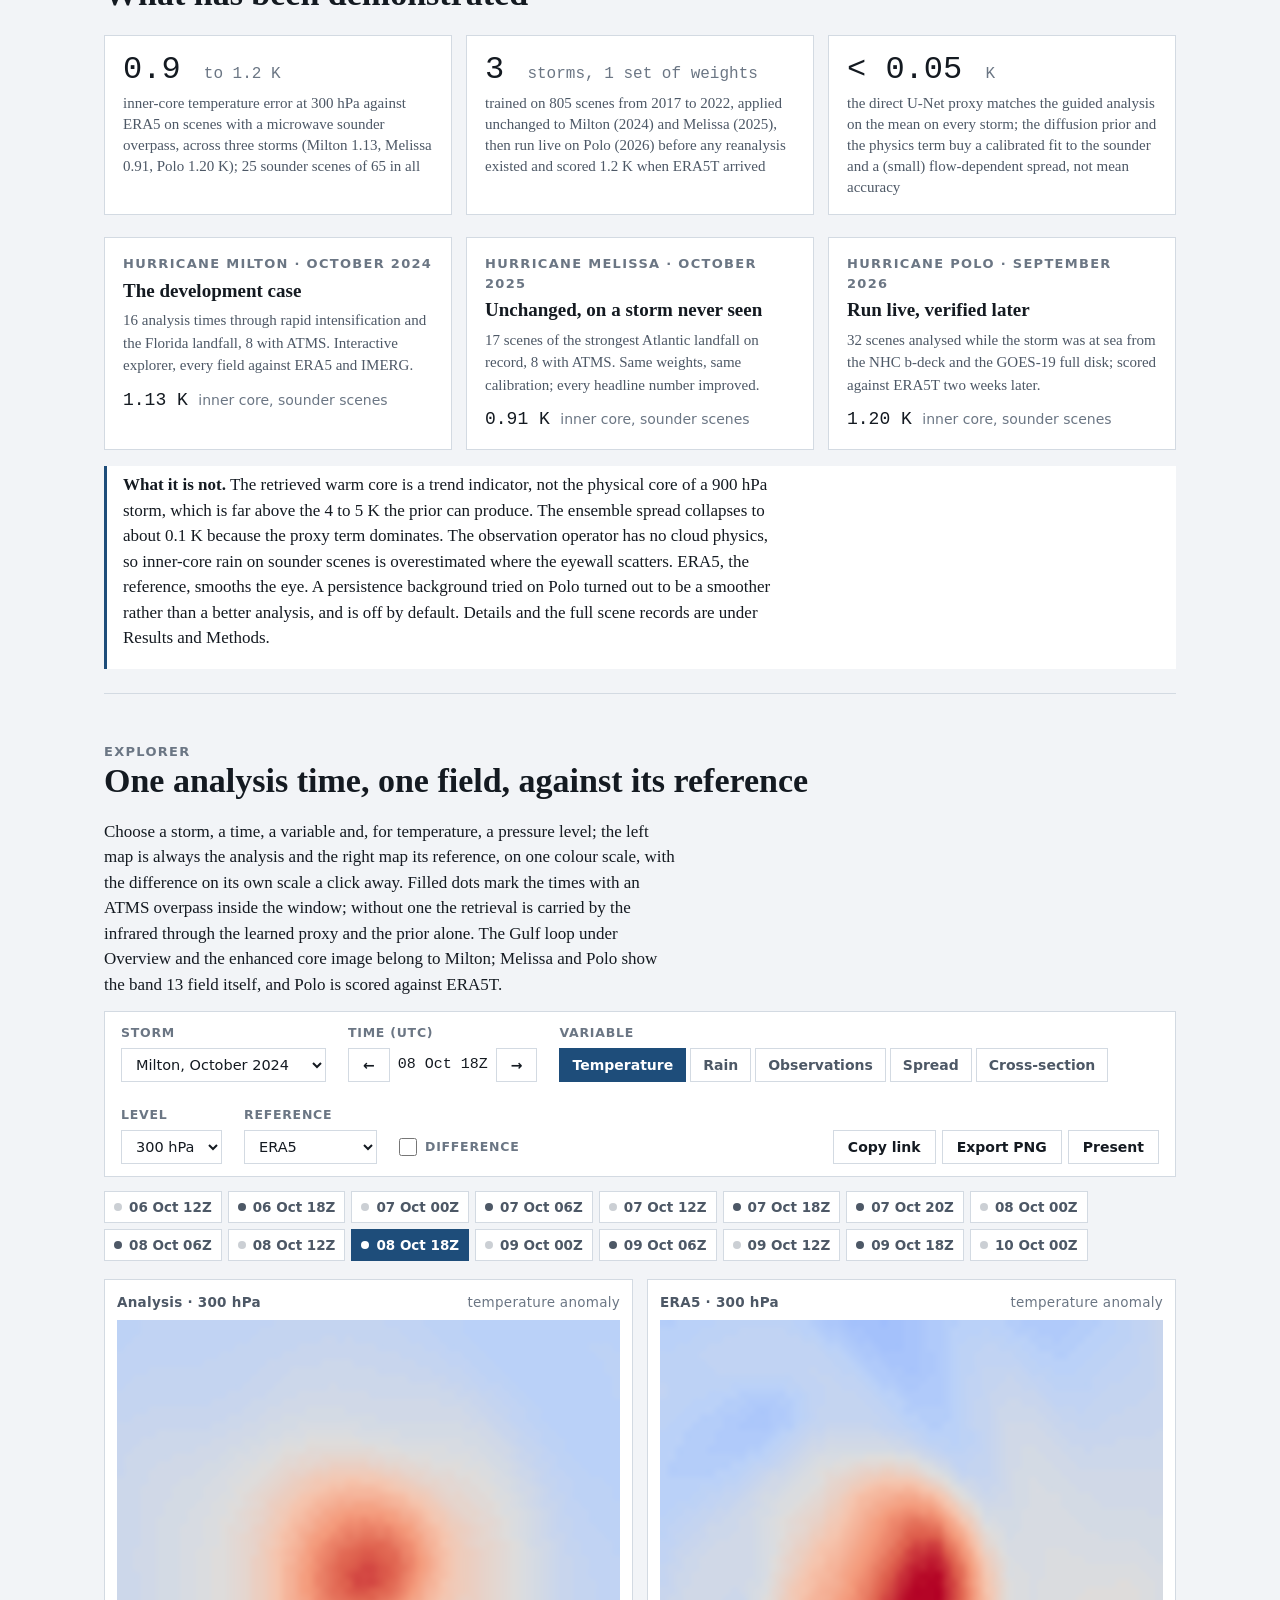
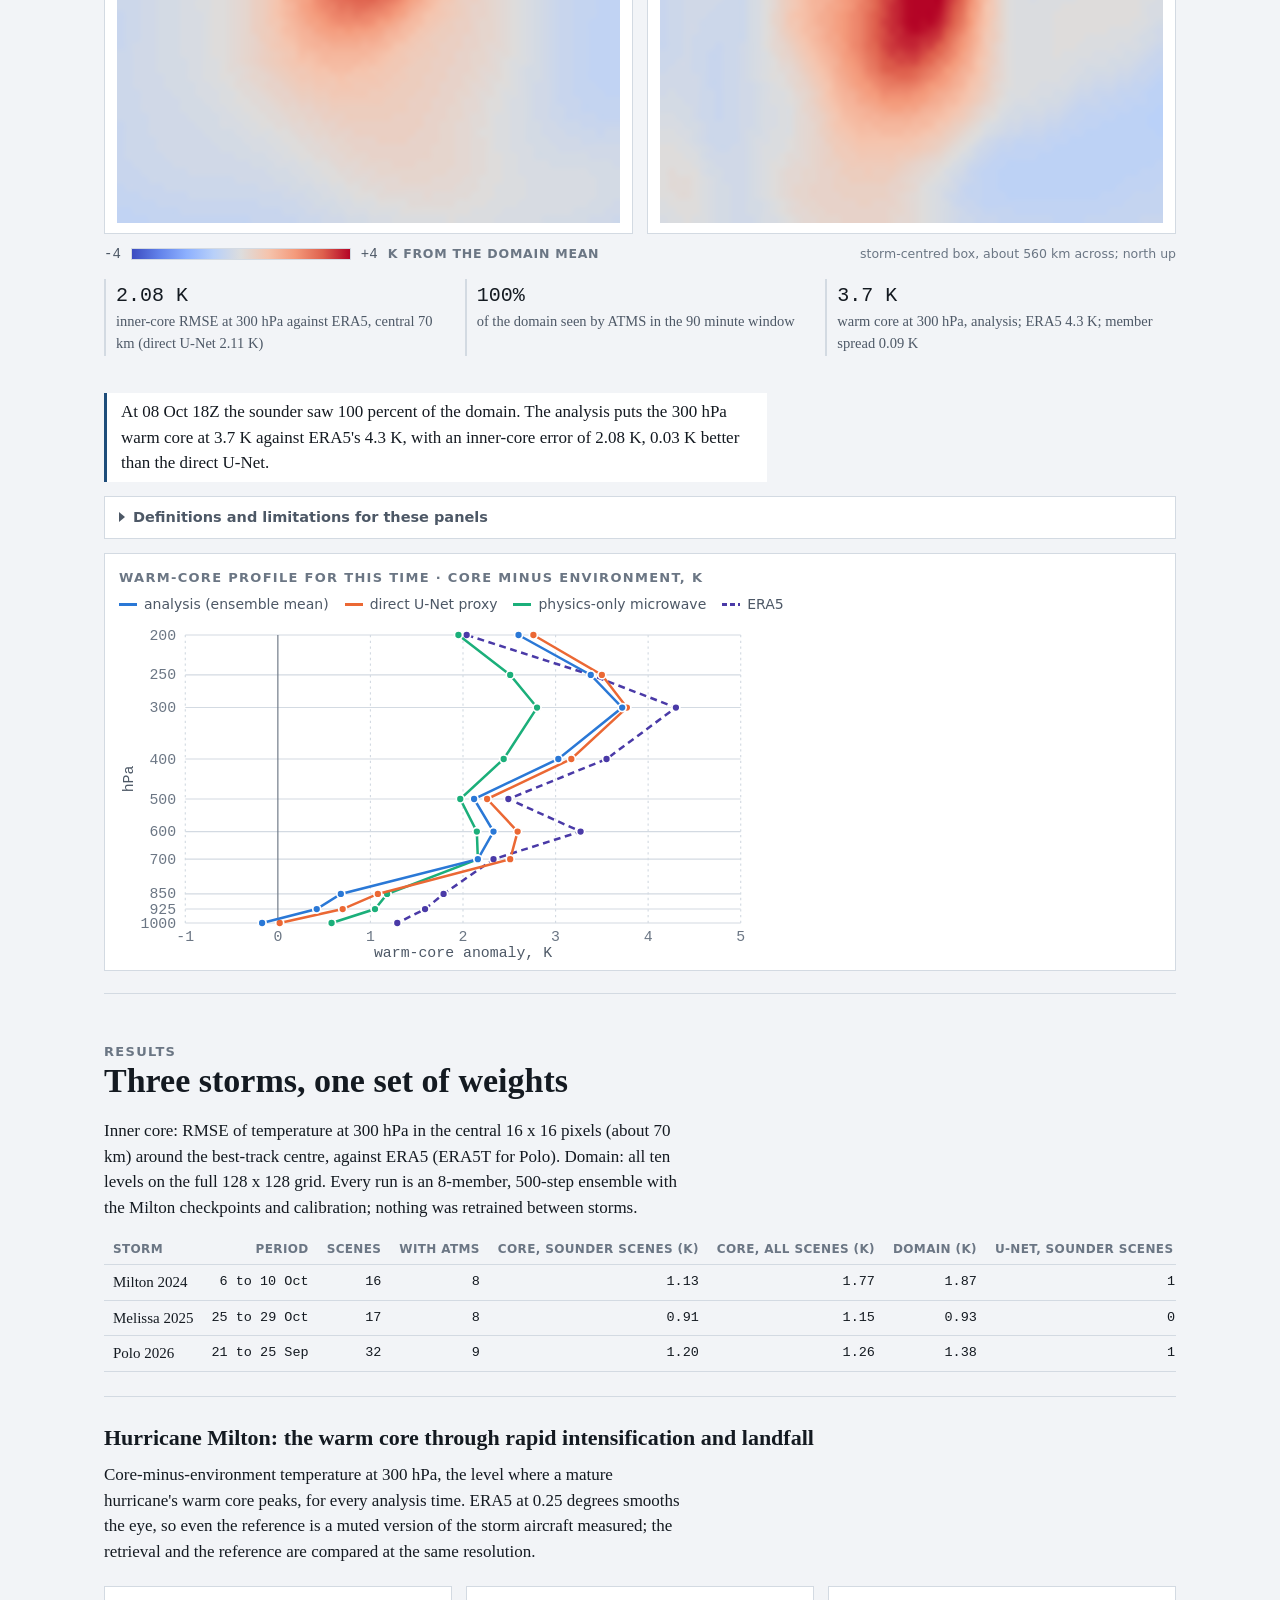
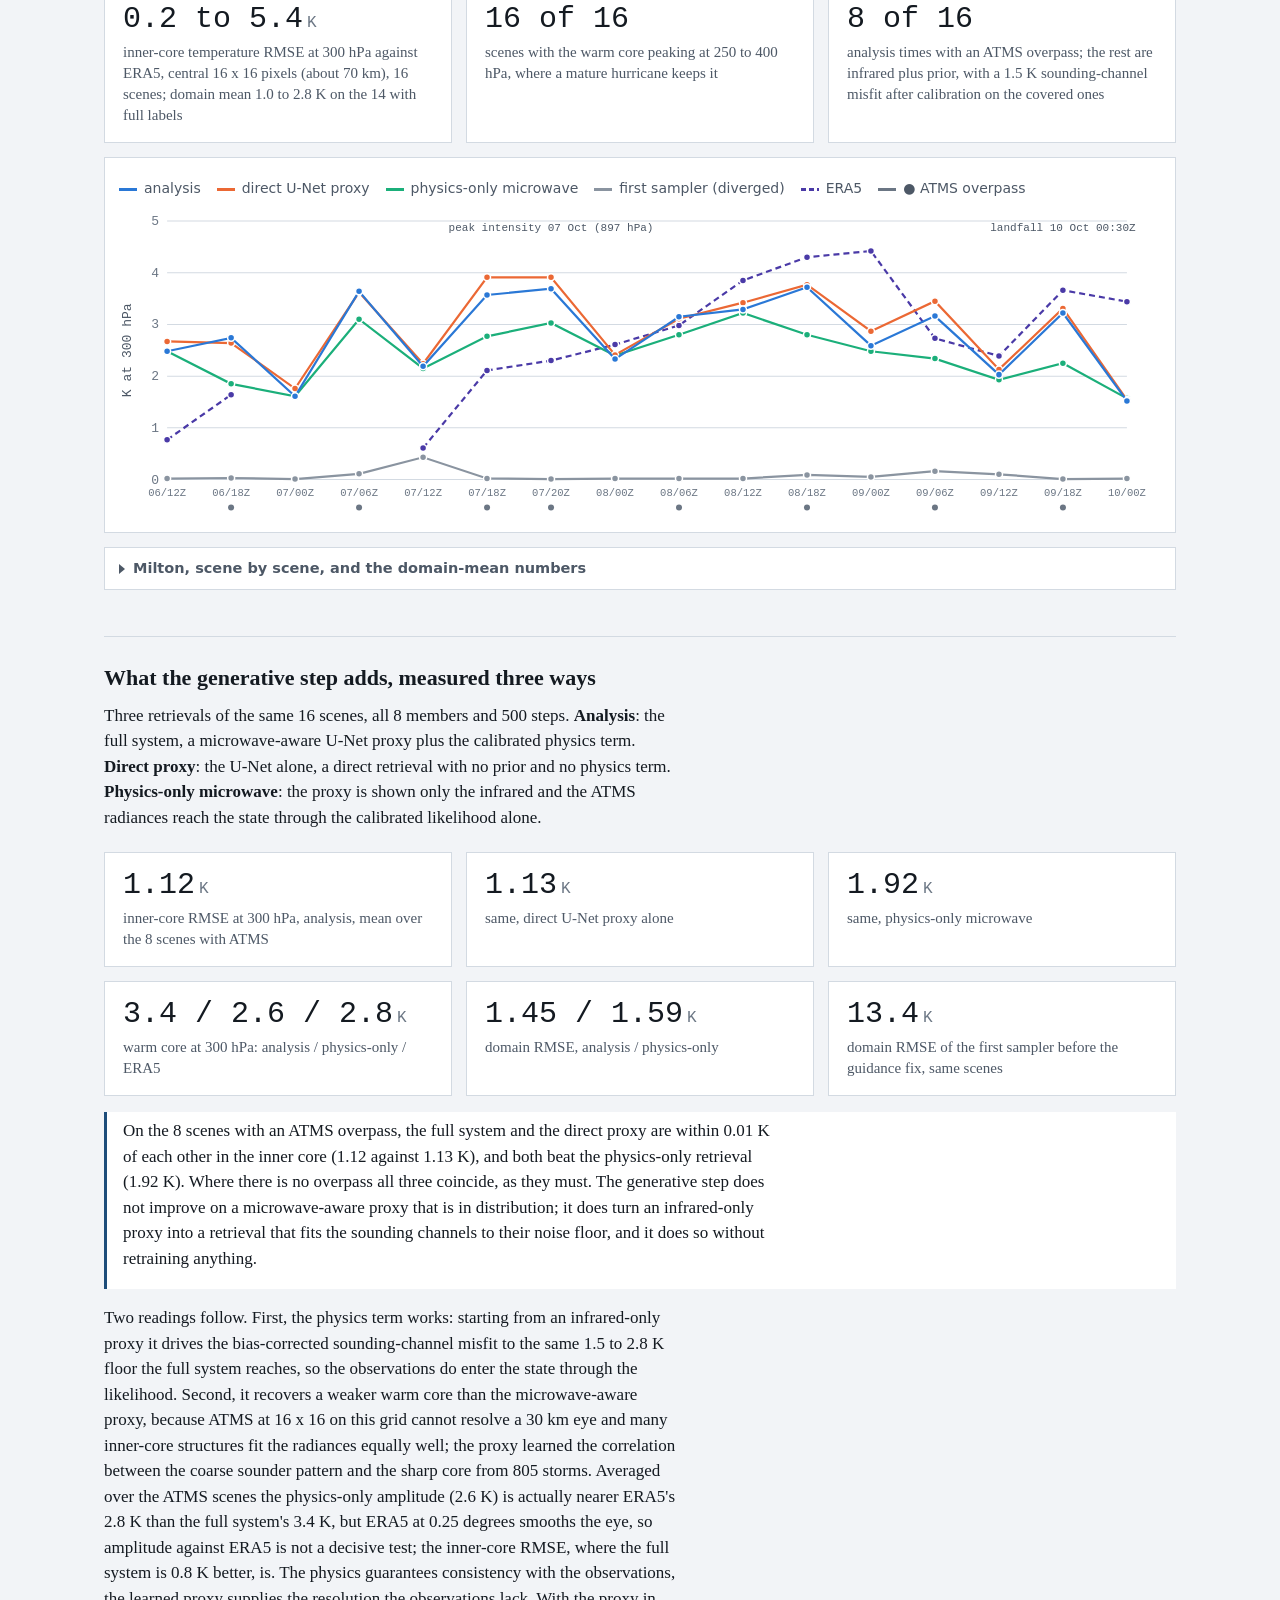
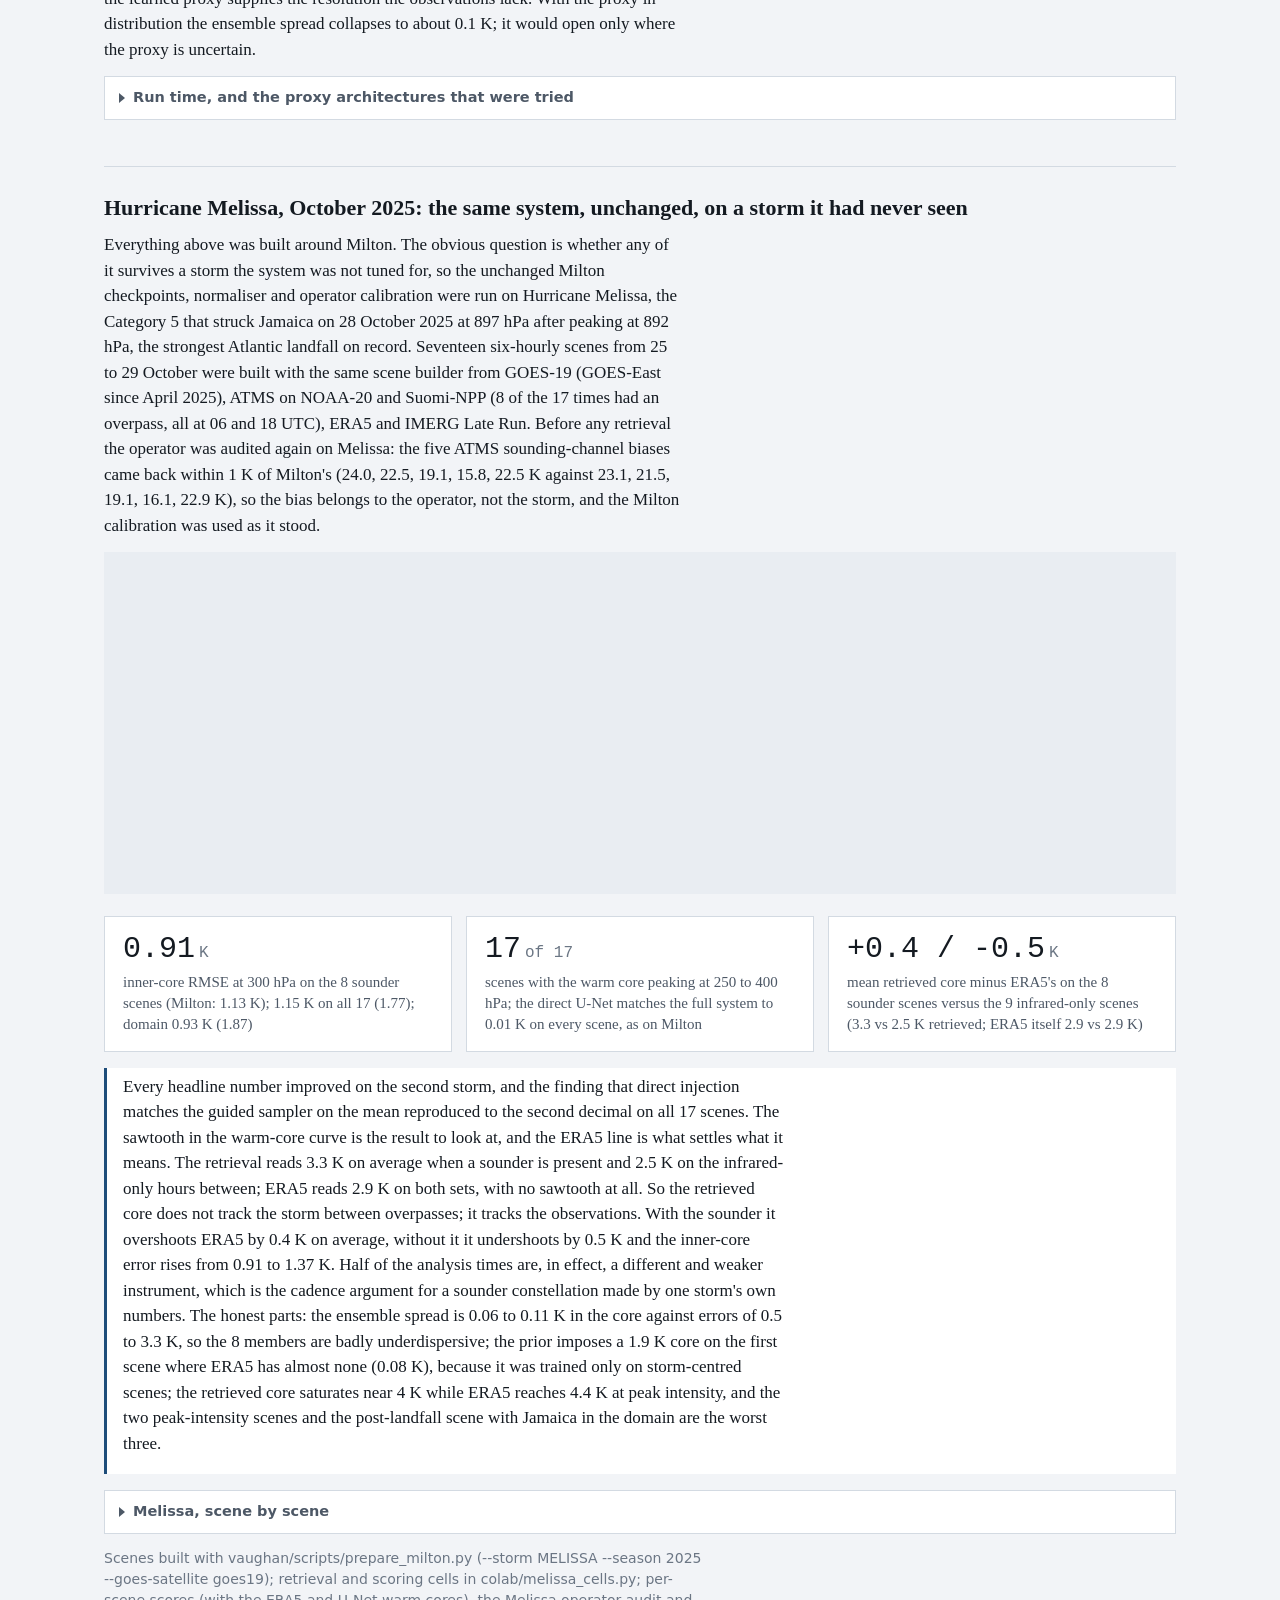
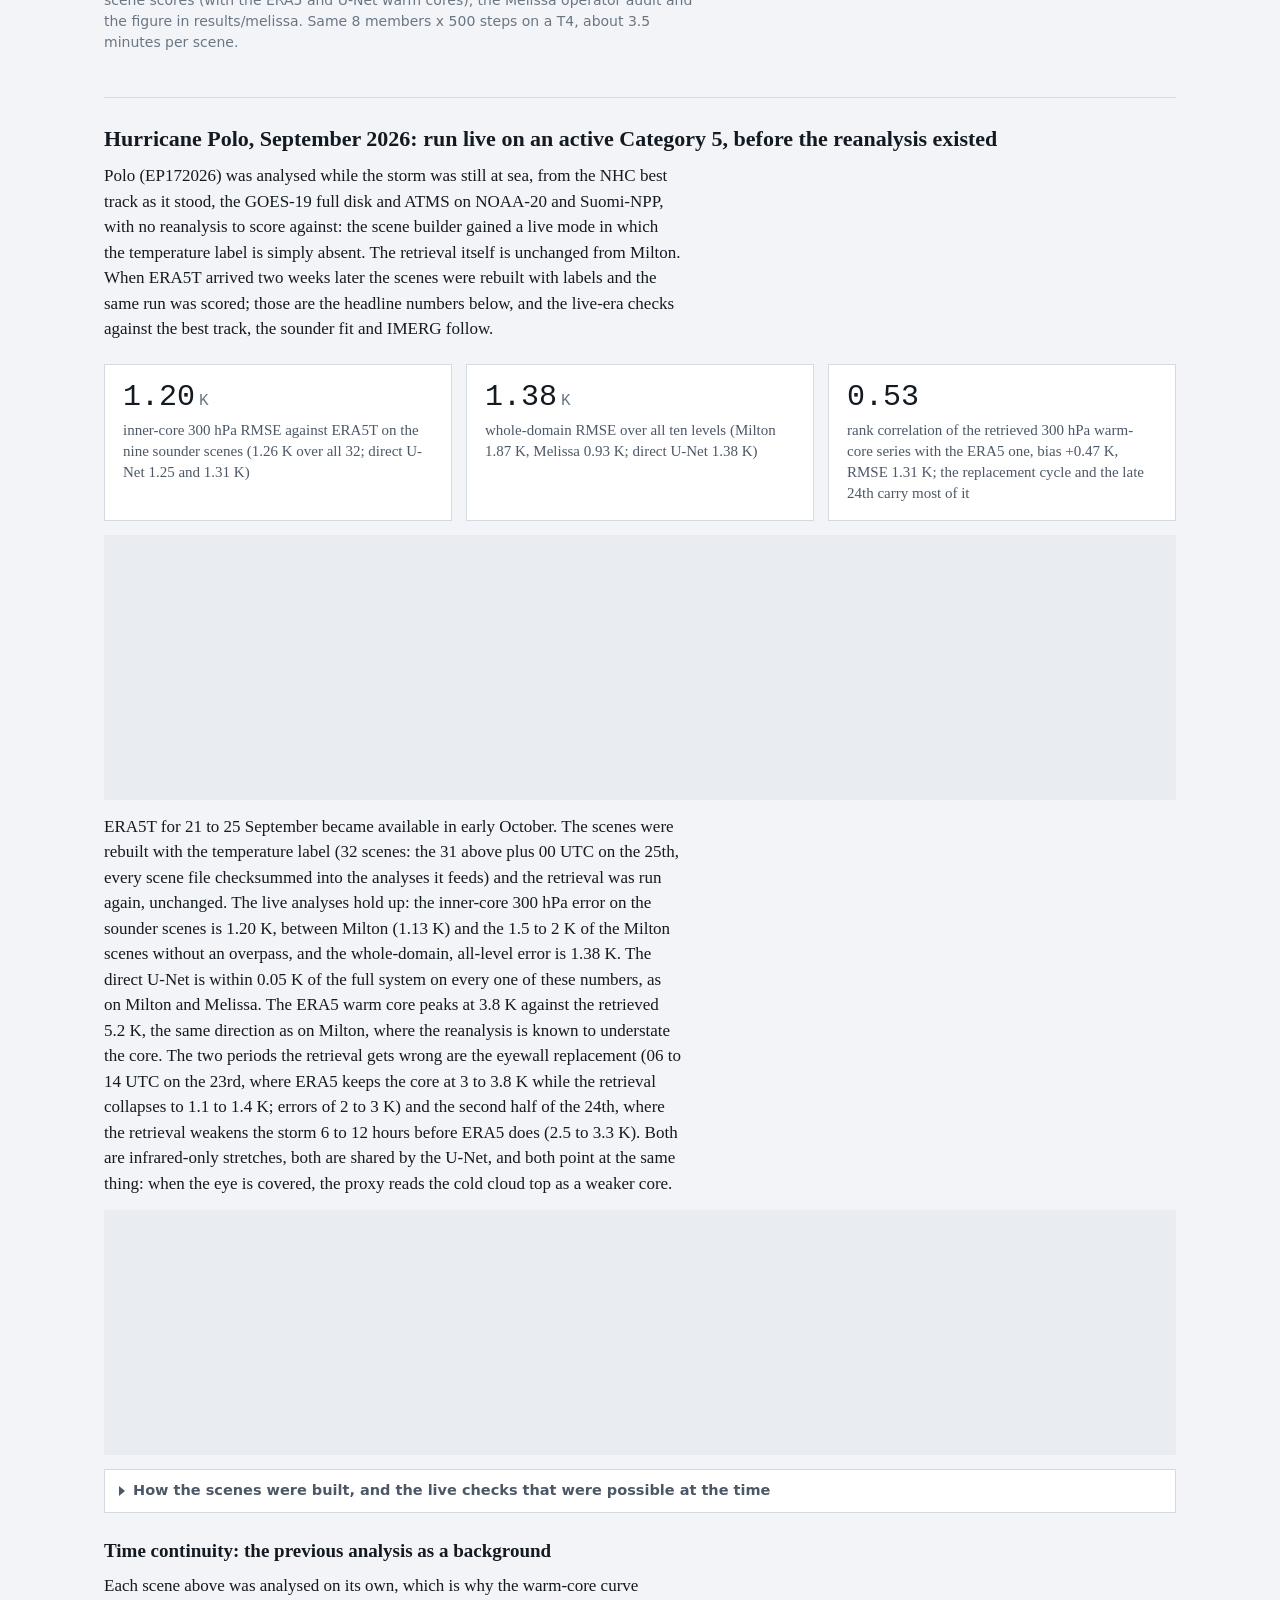
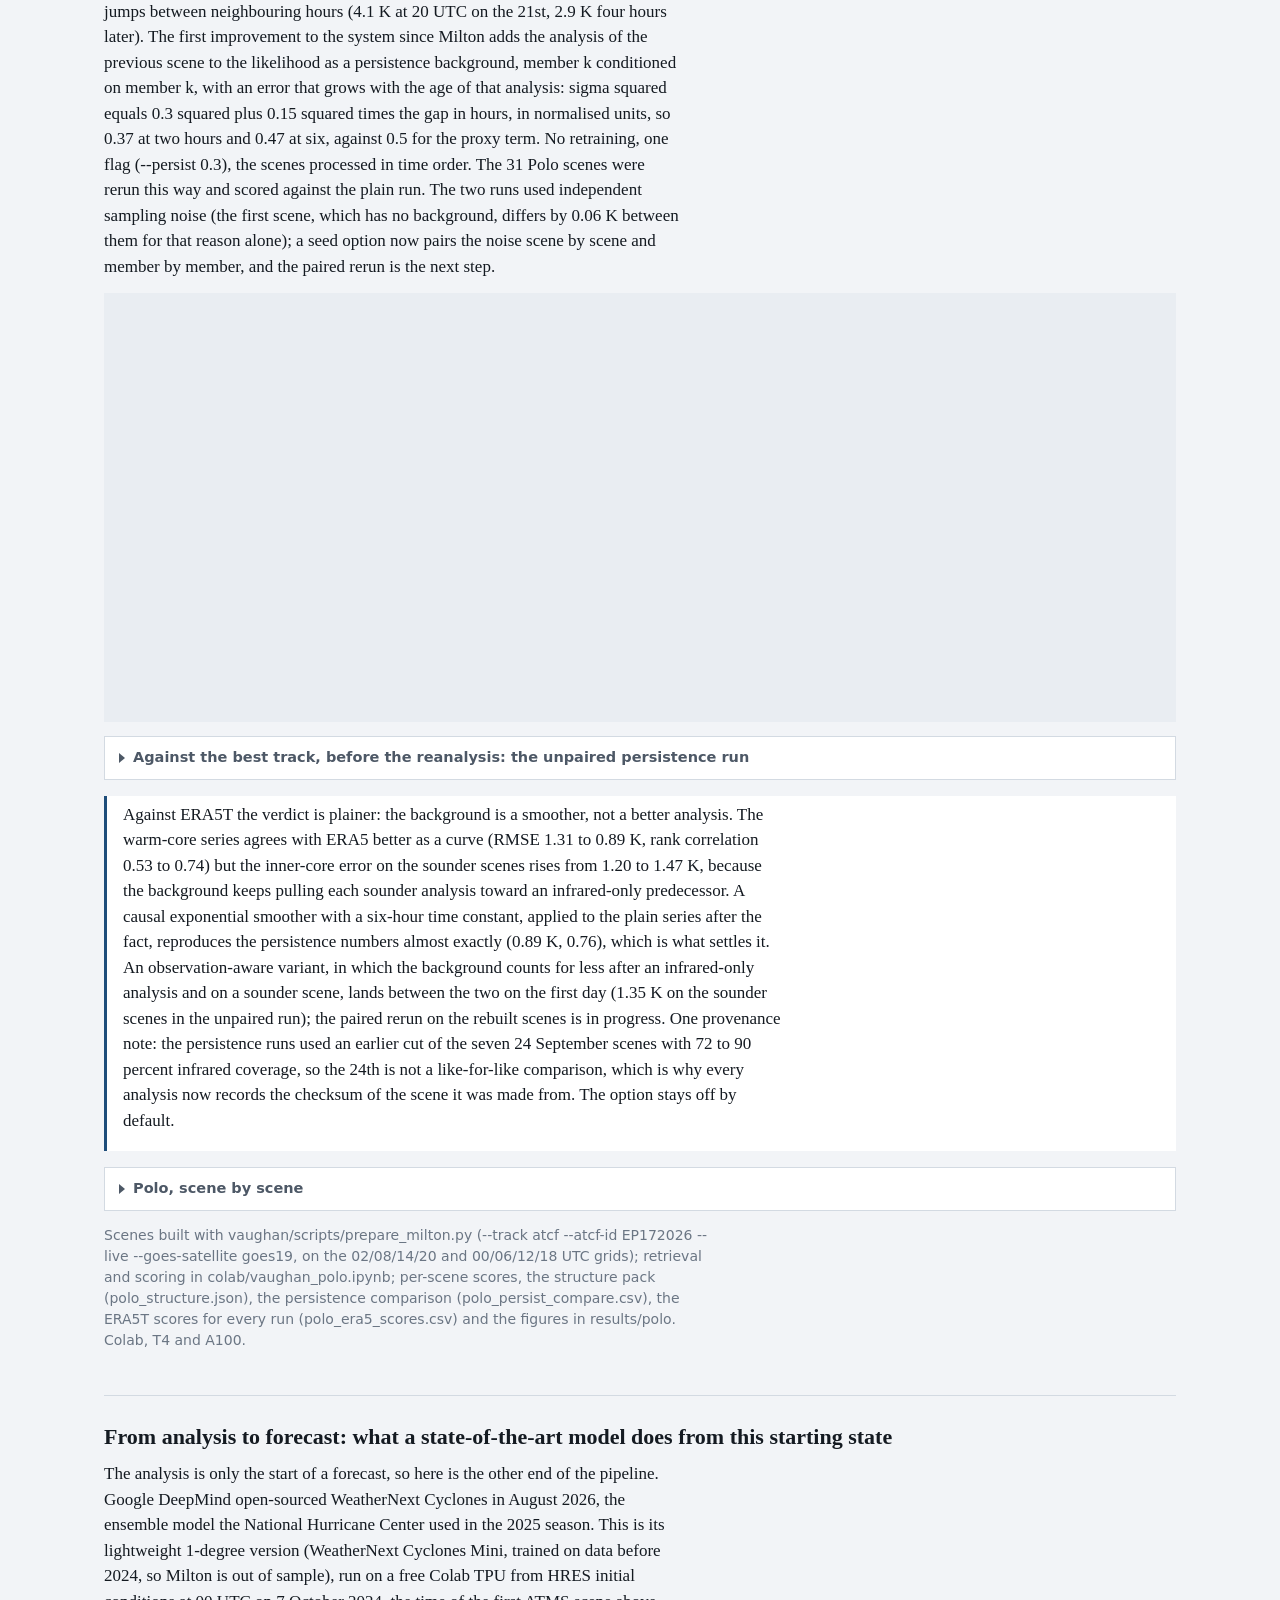
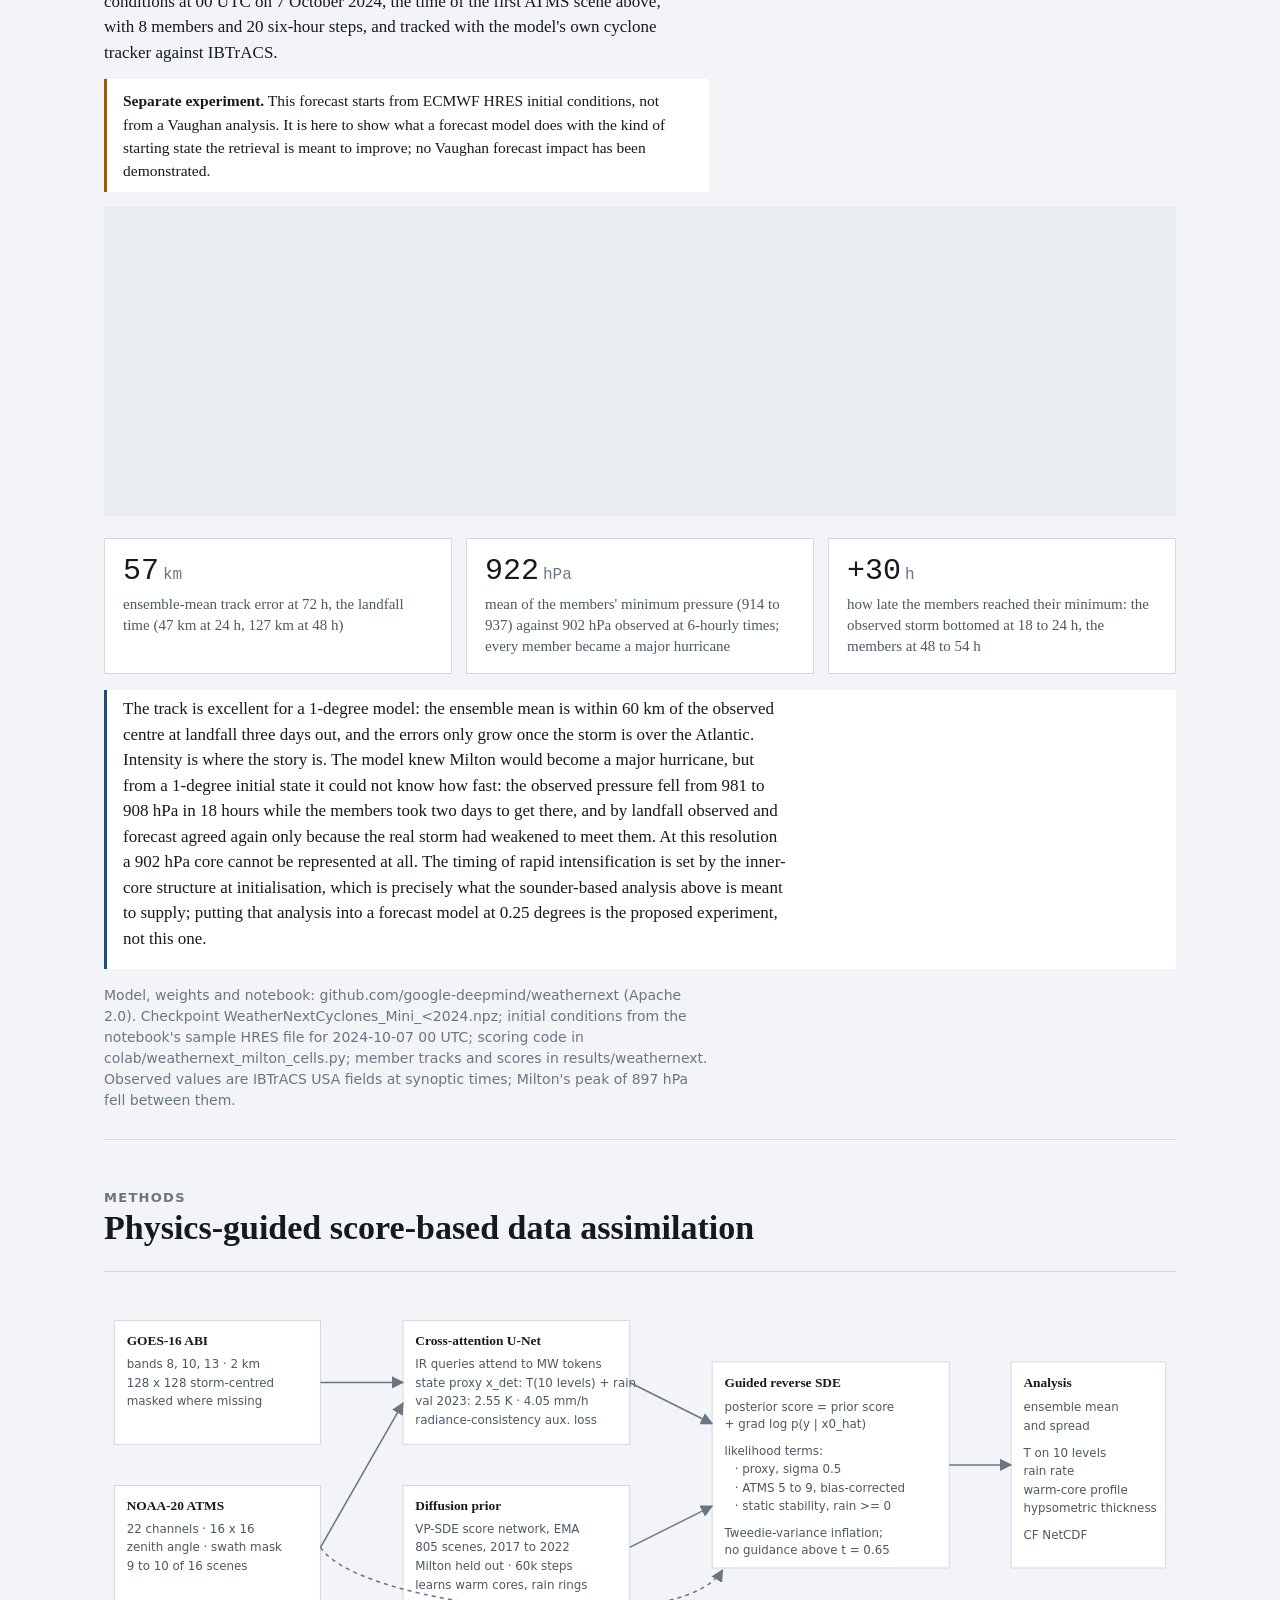
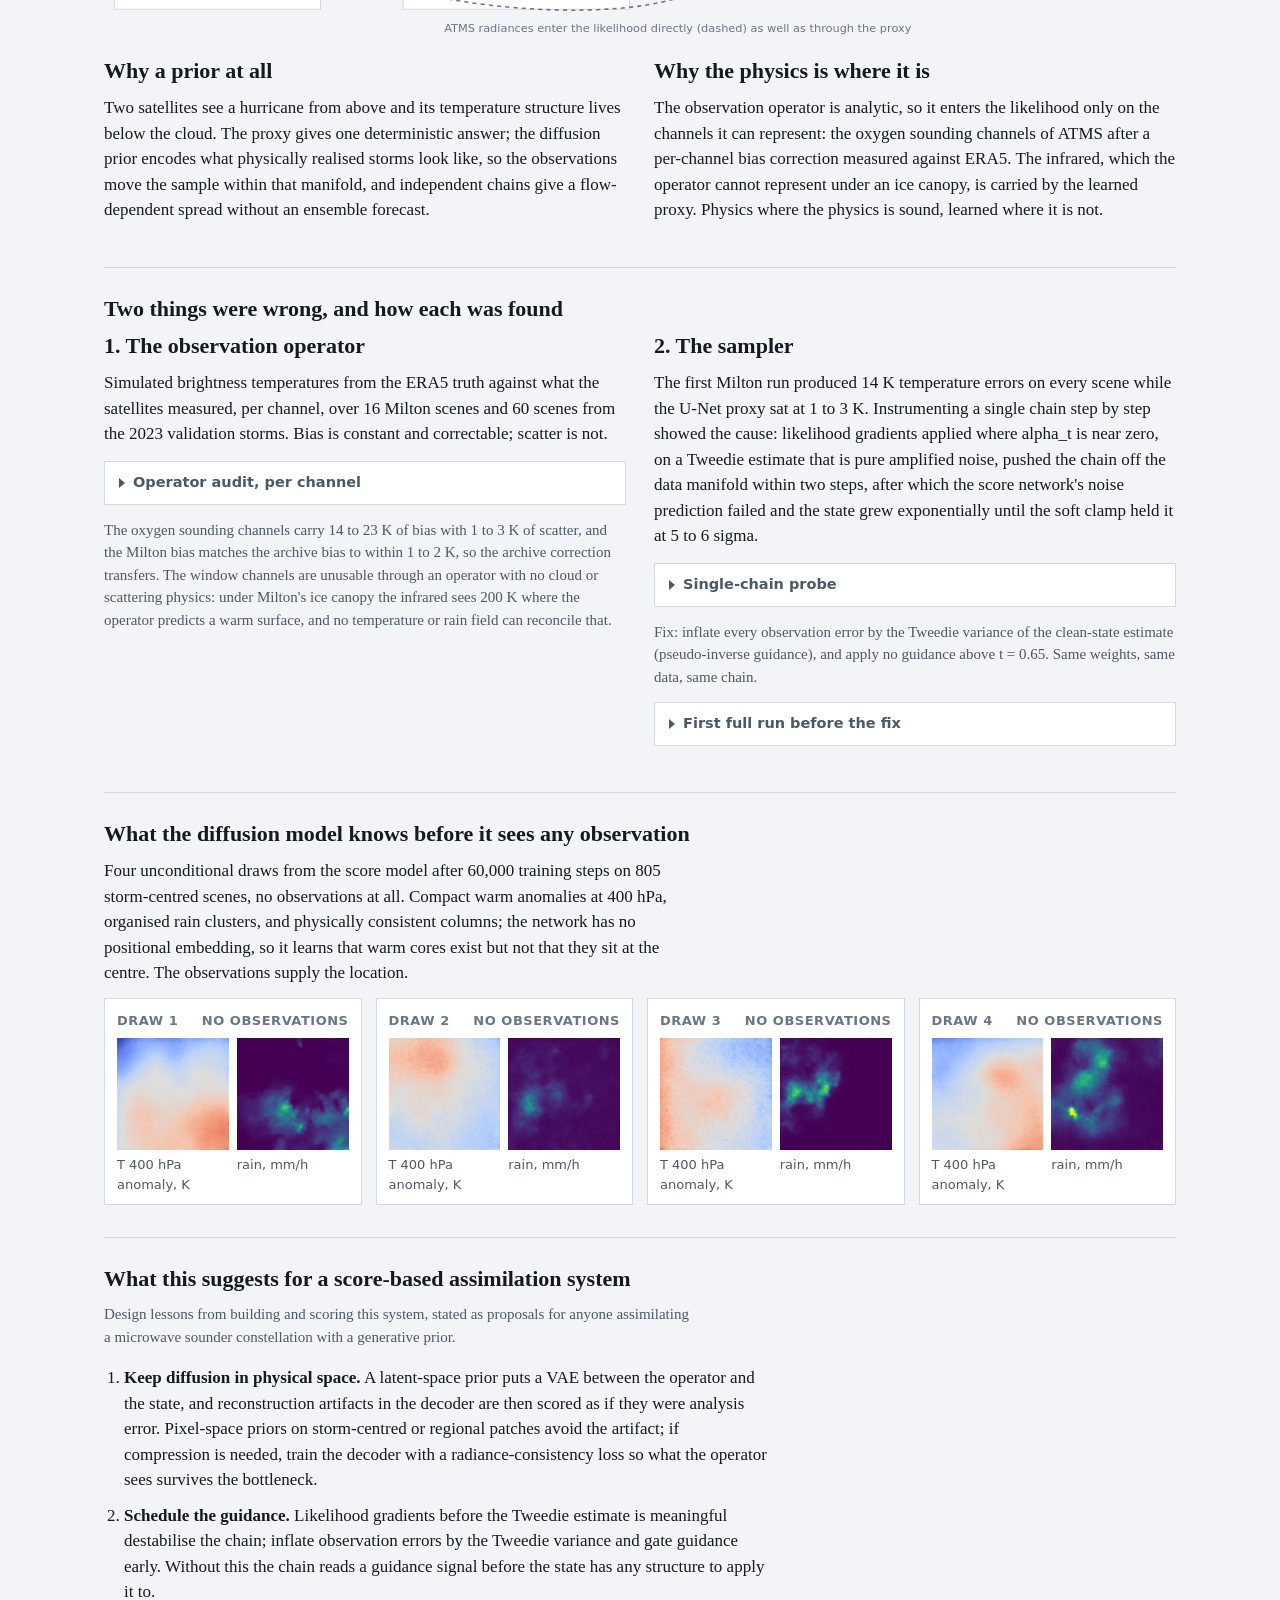
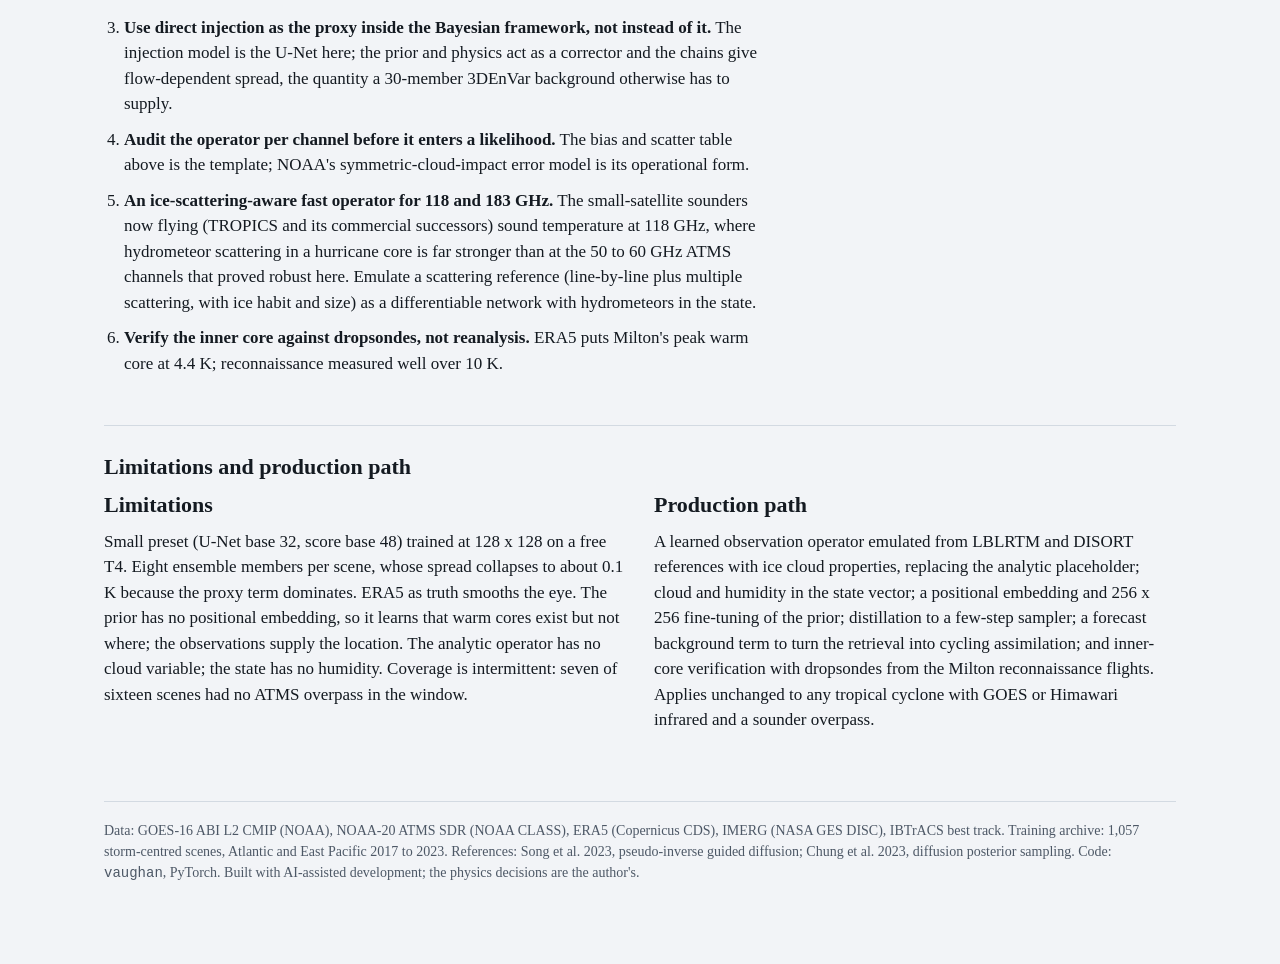
==== commit c13d5a47: "Dashboard step 4: shareable views, figure export, presentation mode; Isaias cells" ====
--- a/dashboard/index.html
+++ b/dashboard/index.html
@@ -20,8 +20,8 @@
 <link rel="apple-touch-icon" href="img/icon-180.png">
 <link rel="manifest" href="manifest.webmanifest">
 <link rel="preload" href="data/manifest.json" as="fetch" crossorigin>
-<link rel="modulepreload" href="js/app.js?v=de4d887b">
-<link rel="stylesheet" href="styles.a8381d7a.css">
+<link rel="modulepreload" href="js/app.js?v=01dcba56">
+<link rel="stylesheet" href="styles.257cd241.css">
 </head>
 <body>
 <a class="skip" href="#main">Skip to content</a>
@@ -93,6 +93,7 @@
     <label class="ctlgroup" id="levelgroup"><span class="lab">Level</span><select id="levelsel" class="sel"><option value="300">300 hPa</option><option value="850">850 hPa</option></select></label>
     <label class="ctlgroup" id="refgroup"><span class="lab">Reference</span><select id="refsel" class="sel"><option value="era5">ERA5</option><option value="unet">direct U-Net</option><option value="phys">physics-only</option></select></label>
     <label class="ctlgroup check"><input type="checkbox" id="diffchk"> <span class="lab">Difference</span></label>
+    <div class="ctlgroup share"><div class="sharebtns"><button type="button" class="btn" id="copybtn">Copy link</button><button type="button" class="btn" id="exportbtn">Export PNG</button><button type="button" class="btn" id="presentbtn" aria-pressed="false">Present</button></div></div>
   </div>
   <div class="strip" id="strip" role="group" aria-label="analysis time; use the arrow keys to move between times"></div>
   <div class="phoneswitch" role="group" aria-label="which map to show on narrow screens"><button type="button" class="chip" data-show="ana" aria-pressed="true">Analysis</button><button type="button" class="chip" data-show="ref" aria-pressed="false">Reference</button></div>
@@ -103,6 +104,7 @@
   </div>
   <div class="scalebar"><span id="scale_lo" class="mono"></span><i id="scale_grad"></i><span id="scale_hi" class="mono"></span><span id="scale_units" class="lab"></span><span class="lab dim" id="scale_note">storm-centred box, about 560 km across; north up</span></div>
   <div class="scenestats" id="scenestats" aria-live="polite"></div>
+  <p class="sharenote fine" id="sharenote" role="status" aria-live="polite"></p>
   <p class="finding" id="finding"></p>
   <details class="more"><summary>Definitions and limitations for these panels</summary>
     <p class="note">Temperature maps are anomalies from the domain mean at the chosen level, on a fixed scale of minus 4 to plus 4 K so that times can be compared; ERA5 is the 0.25 degree reanalysis regridded to the 4.4 km analysis grid, which smooths the eye. Rain is the ensemble-mean rate against IMERG Final Run, 0 to 30 mm per hour. Observations show ATMS channel 7 (54.4 GHz) as observed and as simulated from the analysis by the calibrated operator after the archive bias of 18.3 K is removed; grey means no overpass in the 90 minute window. Spread is the standard deviation across the 8 members at 300 hPa, 0 to 0.3 K (it is about 0.1 K almost everywhere, the underdispersion stated under Limitations); the companion map is the analysis minus the direct U-Net at 300 hPa, which is what the prior and the physics term changed. The cross-section runs east to west through the best-track centre, 200 to 1000 hPa, anomaly from each level's mean. Differences are analysis minus reference on their own scale. Inner-core RMSE: central 16 x 16 pixels (about 70 km) at 300 hPa. Fields are stored at 64 x 64 (8.8 km) for the page; the analyses themselves are 128 x 128.</p>
@@ -345,6 +347,6 @@
 </footer>
 </div>
 <noscript><p class="status">This page draws its figures with JavaScript; the text and tables above are complete without it, the scene explorer is not.</p></noscript>
-<script type="module" src="js/app.js?v=de4d887b"></script>
+<script type="module" src="js/app.js?v=01dcba56"></script>
 </body>
 </html>
--- a/dashboard/styles.257cd241.css
+++ b/dashboard/styles.257cd241.css
@@ -0,0 +1,234 @@
+:root{
+  color-scheme:light;
+  --ground:#f2f4f7; --surface:#ffffff; --surface-2:#e9edf2; --ink:#141a21; --ink-2:#4d5866; --ink-3:#6b7684;
+  --rule:#d3dae2; --accent:#1e4d7a; --accent-ink:#ffffff;
+  --s-ana:#2a78d6; --s-unet:#eb6834; --s-era:#4a3aa7; --s-phys:#1baf7a; --s-v1:#8a94a0;
+  --ok:#1a7f4b; --warn:#9a5c00; --bad:#b3261e;
+  --serif:"Times New Roman",Times,"Liberation Serif",serif;
+  --mono:"IBM Plex Mono","Courier New",monospace;
+  --sans:system-ui,"Segoe UI",Helvetica,Arial,sans-serif;
+}
+@media (prefers-color-scheme:dark){
+  :root:not([data-theme="light"]){
+    color-scheme:dark;
+    --ground:#12161b; --surface:#1a2028; --surface-2:#232b35; --ink:#e8ecf0; --ink-2:#aab4bf; --ink-3:#8b96a3;
+    --rule:#2c3541; --accent:#7fb3e6; --accent-ink:#0f1a26;
+    --s-ana:#3987e5; --s-unet:#d95926; --s-era:#9085e9; --s-phys:#199e70; --s-v1:#6f7a86;
+    --ok:#4fbf7f; --warn:#e0a53a; --bad:#ef7b74;
+  }
+}
+:root[data-theme="dark"]{
+  color-scheme:dark;
+  --ground:#12161b; --surface:#1a2028; --surface-2:#232b35; --ink:#e8ecf0; --ink-2:#aab4bf; --ink-3:#8b96a3;
+  --rule:#2c3541; --accent:#7fb3e6; --accent-ink:#0f1a26;
+  --s-ana:#3987e5; --s-unet:#d95926; --s-era:#9085e9; --s-phys:#199e70; --s-v1:#6f7a86;
+  --ok:#4fbf7f; --warn:#e0a53a; --bad:#ef7b74;
+}
+*,*::before,*::after{box-sizing:border-box}
+html{scroll-behavior:smooth}
+@media (prefers-reduced-motion:reduce){html{scroll-behavior:auto}}
+body{margin:0;background:var(--ground);color:var(--ink);font-family:var(--serif);font-size:17px;line-height:1.5;-webkit-text-size-adjust:100%}
+.skip{position:absolute;left:-999px;top:8px;background:var(--accent);color:var(--accent-ink);padding:8px 12px;z-index:10;font-family:var(--mono)}
+.skip:focus{left:8px}
+.wrap{max-width:1120px;margin:0 auto;padding:0 16px 80px}
+@media (min-width:640px){.wrap{padding:0 24px 80px}}
+h1,h2,h3{font-family:var(--serif);font-weight:700;line-height:1.15;text-wrap:balance;margin:0}
+h1{font-size:clamp(34px,5vw,54px);letter-spacing:-.01em}
+h2{font-size:clamp(23px,3.2vw,28px);margin:0 0 8px}
+h3{font-size:19px;margin:0 0 6px}
+p{margin:0 0 12px;max-width:68ch}
+.eyebrow{font-family:var(--sans);font-size:13px;font-weight:600;letter-spacing:.1em;text-transform:uppercase;color:var(--ink-3)}
+.mono{font-family:var(--mono);font-variant-numeric:tabular-nums}
+a{color:var(--accent)}
+a:focus-visible,button:focus-visible,input:focus-visible,[tabindex]:focus-visible{outline:2px solid var(--accent);outline-offset:2px}
+header.mast{padding:36px 0 22px;border-bottom:1px solid var(--rule)}
+.brand{display:flex;align-items:center;gap:22px;margin-top:12px}
+.brand svg{flex:none;width:96px;height:80px}
+@media (max-width:520px){.brand{gap:14px}.brand svg{width:64px;height:54px}}
+header.mast .lede{font-size:20px;color:var(--ink-2);max-width:62ch;margin-top:14px}
+header.mast .by{margin-top:14px;font-family:var(--sans);font-size:14px;color:var(--ink-3)}
+nav.toc{position:sticky;top:0;z-index:6;display:flex;flex-wrap:wrap;align-items:center;gap:6px 22px;padding:10px 0;border-bottom:1px solid var(--rule);background:var(--ground);font-family:var(--sans);font-size:15px;font-weight:600}
+nav.toc a{color:var(--ink-2);text-decoration:none;padding:6px 0}
+nav.toc .util{margin-left:auto;display:flex;gap:18px;font-weight:500;font-size:14px}
+nav.toc a:hover{color:var(--accent)}
+section{padding:40px 0 8px}
+section+section{border-top:1px solid var(--rule)}
+section.view{scroll-margin-top:56px}
+.viewhead{margin:8px 0 18px}
+.viewhead h2{font-size:clamp(26px,3.6vw,34px)}
+.sub{padding:28px 0 8px;border-top:1px solid var(--rule);margin-top:24px;scroll-margin-top:56px}
+.sub h3{font-size:22px;margin:0 0 12px}
+h4{font-family:var(--serif);font-size:19px;margin:24px 0 8px}
+.tiles{display:grid;grid-template-columns:repeat(3,minmax(0,1fr));gap:14px;margin:22px 0 6px}
+.tile{background:var(--surface);border:1px solid var(--rule);padding:16px 18px;min-width:0}
+.tile .n{font-family:var(--mono);font-size:clamp(22px,2.6vw,30px);font-weight:500;line-height:1.1;font-variant-numeric:tabular-nums;overflow-wrap:anywhere}
+.tile .l{color:var(--ink-2);font-size:15px;margin-top:6px;line-height:1.4}
+.tile .u{font-size:16px;color:var(--ink-3);margin-left:4px}
+/* imagery */
+.hero{margin:22px 0 0;background:var(--surface);border:1px solid var(--rule);padding:12px}
+.hero .frame{position:relative;background:#101317;overflow:hidden;aspect-ratio:640/556}
+.hero img{width:100%;height:100%;display:block;object-fit:cover}
+.hero .lab{position:absolute;left:12px;top:10px;font-family:var(--mono);font-size:14px;color:#f2f4f7;background:rgba(16,19,23,.62);padding:4px 8px}
+.hero .ctl{display:flex;align-items:center;gap:12px;margin-top:10px;font-family:var(--sans);font-size:14px;color:var(--ink-2);flex-wrap:wrap}
+button.btn,a.btn{font-family:var(--sans);font-size:14px;font-weight:600;padding:7px 14px;border:1px solid var(--rule);background:var(--surface);color:var(--ink);cursor:pointer;min-height:34px;text-decoration:none;display:inline-flex;align-items:center}
+button.btn:hover,a.btn:hover{border-color:var(--accent)}
+a.btn.primary{background:var(--accent);color:var(--accent-ink);border-color:var(--accent)}
+.actions{display:flex;gap:10px;flex-wrap:wrap;margin-top:18px}
+.hero input[type=range]{flex:1;min-width:160px;accent-color:var(--accent)}
+.hero .scale{display:flex;align-items:center;gap:8px}
+.hero .scale i{display:inline-block;width:120px;height:9px;background:linear-gradient(90deg,#f0f0f0,#78147a,#c8283c,#f0781e,#f5e63c,#3cbe50,#28c8e6,#3c78dc,#e1e1e4,#5f5f64,#1e1e22)}
+.coreimg{width:100%;height:auto;display:block;background:var(--surface-2)}
+figure.fig{margin:14px 0}
+figure.fig img{width:100%;height:auto;display:block;background:var(--surface-2)}
+/* scene explorer */
+.strip{display:flex;flex-wrap:wrap;gap:6px;margin:14px 0 18px}
+.chip{font-family:var(--sans);font-size:13.5px;font-weight:600;padding:6px 9px;border:1px solid var(--rule);background:var(--surface);color:var(--ink-2);cursor:pointer;display:flex;gap:7px;align-items:center;min-height:32px}
+.chip:hover{border-color:var(--accent)}
+.chip[aria-pressed="true"]{background:var(--accent);color:var(--accent-ink);border-color:var(--accent)}
+.chip .dot{width:8px;height:8px;border-radius:50%;background:var(--ink-3);opacity:.35}
+.chip .dot.on{background:currentColor;opacity:1}
+.panelgrid{display:grid;grid-template-columns:repeat(3,minmax(0,1fr));gap:14px}
+.panel{background:var(--surface);border:1px solid var(--rule);padding:12px 12px 10px;min-width:0}
+.panel .t{font-family:var(--sans);font-size:13px;font-weight:600;letter-spacing:.04em;text-transform:uppercase;color:var(--ink-3);margin-bottom:8px;display:flex;justify-content:space-between;gap:8px;flex-wrap:wrap}
+.pair{display:grid;grid-template-columns:1fr 1fr;gap:8px}
+.pair figure{margin:0;min-width:0}
+.pair figcaption,.cap{font-family:var(--sans);font-size:13px;color:var(--ink-2);margin-top:5px}
+canvas.field{width:100%;aspect-ratio:1;display:block;background:var(--surface-2)}
+canvas.field.wide{aspect-ratio:2.2/1}
+.scenestats{display:grid;grid-template-columns:repeat(auto-fit,minmax(150px,1fr));gap:10px;margin:14px 0}
+.stat{border-left:2px solid var(--rule);padding:2px 0 2px 10px;min-width:0}
+.stat .n{font-family:var(--mono);font-size:20px;font-variant-numeric:tabular-nums}
+.stat .l{font-size:14.5px;color:var(--ink-2)}
+/* charts */
+.chart{background:var(--surface);border:1px solid var(--rule);padding:14px 14px 8px;margin:14px 0}
+.chart svg{width:100%;height:auto;display:block;font-family:var(--mono);font-size:13px}
+.legend{display:flex;flex-wrap:wrap;gap:16px;font-family:var(--sans);font-size:14px;color:var(--ink-2);margin:6px 0 4px}
+.legend span::before{content:"";display:inline-block;width:18px;height:3px;vertical-align:middle;margin-right:7px;background:var(--c)}
+.legend span.dash::before{background:repeating-linear-gradient(90deg,var(--c) 0 5px,transparent 5px 8px)}
+.tip{position:absolute;pointer-events:none;background:var(--surface);color:var(--ink);border:1px solid var(--rule);padding:6px 9px;font-family:var(--mono);font-size:12px;box-shadow:0 2px 8px rgba(0,0,0,.12);display:none;white-space:nowrap;z-index:5}
+.relwrap{position:relative}
+/* tables */
+.tbl{overflow-x:auto;margin:14px 0;max-width:100%;-webkit-overflow-scrolling:touch}
+table{border-collapse:collapse;width:100%;font-family:var(--mono);font-size:13.5px;font-variant-numeric:tabular-nums}
+caption{text-align:left;caption-side:top;padding:4px 0 8px}
+th,td{text-align:right;padding:6px 9px;border-bottom:1px solid var(--rule);white-space:nowrap}
+th{color:var(--ink-3);font-family:var(--sans);font-weight:600;letter-spacing:.03em;text-transform:uppercase;font-size:12px}
+th:first-child,td:first-child{text-align:left;position:sticky;left:0;background:var(--ground);z-index:1}
+td.ok{color:var(--ok)} td.warn{color:var(--warn)} td.bad{color:var(--bad)}
+.note{font-size:15px;color:var(--ink-2);max-width:78ch}
+.two{display:grid;grid-template-columns:1fr 1fr;gap:28px}
+.two>*{min-width:0}
+@media (max-width:820px){.two,.tiles,.panelgrid{grid-template-columns:repeat(2,minmax(0,1fr))}}
+@media (max-width:520px){.two,.tiles,.panelgrid{grid-template-columns:minmax(0,1fr)}}
+.callout{border-left:3px solid var(--accent);padding:6px 16px;margin:16px 0;background:var(--surface)}
+.callout p{max-width:78ch}
+.method svg{width:100%;height:auto;display:block;font-family:var(--sans);font-size:13px}
+ol.plain{padding-left:20px;max-width:78ch} ol.plain li{margin-bottom:10px}
+.fine{font-size:14px;color:var(--ink-3);font-family:var(--sans)}
+footer{border-top:1px solid var(--rule);margin-top:40px;padding-top:18px;font-size:14px;color:var(--ink-2)}
+.status{font-family:var(--mono);font-size:12.5px;color:var(--ink-3);margin:8px 0}
+.status[hidden]{display:none}
+@media (prefers-reduced-motion:no-preference){.chip{transition:background .15s,color .15s}}
+@media print{nav.toc,.hero .ctl,.skip,.actions{display:none}section{break-inside:avoid}details.more{display:block}details.more>*{display:block}}
+
+/* ---- additions for the ported markup ---- */
+.sr-only{position:absolute;width:1px;height:1px;padding:0;margin:-1px;overflow:hidden;clip:rect(0,0,0,0);white-space:nowrap;border:0}
+section.first{padding-top:24px}
+.legend .key.s-ana{--c:var(--s-ana)} .legend .key.s-unet{--c:var(--s-unet)} .legend .key.s-phys{--c:var(--s-phys)}
+.legend .key.s-v1{--c:var(--s-v1)} .legend .key.s-era{--c:var(--s-era)} .legend .key.ink-3{--c:var(--ink-3)}
+.charttitle{margin-bottom:6px}
+.eyebrow.sub{margin-top:34px}
+h3.sub{margin:6px 0 8px}
+.two.method-notes{margin-top:18px}
+.panelgrid.prior{grid-template-columns:repeat(4,minmax(0,1fr))}
+@media (max-width:820px){.panelgrid.prior{grid-template-columns:repeat(2,minmax(0,1fr))}}
+caption.fine{text-align:left;caption-side:top;padding:4px 0 8px}
+output{display:inline}
+:root{--brand:#1e2f4a;--brand-warm:#e8763a}
+@media (prefers-color-scheme:dark){:root:not([data-theme="light"]){--brand:#e8ecf0;--brand-warm:#f0a24a}}
+:root[data-theme="dark"]{--brand:#e8ecf0;--brand-warm:#f0a24a}
+.brand svg{color:var(--brand)}
+.eyebrow.tag{margin-top:4px}
+#profile{max-width:640px}
+.tblcap{margin:14px 0 -8px}
+
+/* ---- step 1 restructure: four views, findings first ---- */
+.cards{display:grid;grid-template-columns:repeat(3,minmax(0,1fr));gap:14px;margin:22px 0 6px}
+@media (max-width:820px){.cards{grid-template-columns:minmax(0,1fr)}}
+a.card{display:block;background:var(--surface);border:1px solid var(--rule);padding:16px 18px;color:inherit;text-decoration:none;min-width:0}
+a.card:hover{border-color:var(--accent)}
+a.card h3{font-size:19px;margin:6px 0 8px}
+a.card p{font-size:15px;color:var(--ink-2);margin:0 0 10px}
+a.card .kv{font-family:var(--sans);font-size:14px;color:var(--ink-3)}
+a.card .kv span{font-family:var(--mono);font-size:18px;color:var(--ink);margin-right:6px;font-variant-numeric:tabular-nums}
+details.more{margin:14px 0;border:1px solid var(--rule);background:var(--surface)}
+details.more>summary{cursor:pointer;padding:10px 14px;font-family:var(--sans);font-size:14.5px;font-weight:600;color:var(--ink-2);list-style:none;display:flex;align-items:center;gap:8px}
+details.more>summary::-webkit-details-marker{display:none}
+details.more>summary::before{content:"";width:0;height:0;border-left:6px solid currentColor;border-top:5px solid transparent;border-bottom:5px solid transparent;transition:transform .15s}
+details.more[open]>summary::before{transform:rotate(90deg)}
+details.more>summary:hover{color:var(--accent)}
+details.more>:not(summary){margin-left:14px;margin-right:14px}
+details.more>.tbl{margin:4px 14px 12px}
+details.more>.tiles{margin-top:10px}
+details.more>p.note,details.more>p.fine{padding-top:8px}
+.flag{border-left:3px solid var(--warn);background:var(--surface);padding:10px 16px;margin:14px 0;font-size:15.5px;max-width:78ch}
+table.summary td:first-child{font-family:var(--serif);font-size:15px}
+.tiles.findings .tile .n{font-size:clamp(24px,2.8vw,32px)}
+
+/* ---- step 2: the explorer ---- */
+.toolbar{display:flex;flex-wrap:wrap;gap:12px 22px;align-items:flex-end;background:var(--surface);border:1px solid var(--rule);padding:12px 16px;margin:14px 0 10px;font-family:var(--sans)}
+.ctlgroup{display:flex;flex-direction:column;gap:5px;min-width:0}
+.ctlgroup.grow{flex:1 1 auto}
+.toolbar .brk{flex-basis:100%;height:0}
+.ctlgroup.check{flex-direction:row;align-items:center;gap:8px;padding-bottom:7px}
+.ctlgroup.check input{width:18px;height:18px;accent-color:var(--accent);margin:0}
+.ctlgroup[hidden]{display:none}
+.lab{font-family:var(--sans);font-size:12.5px;font-weight:600;letter-spacing:.06em;text-transform:uppercase;color:var(--ink-3)}
+.lab.dim{text-transform:none;letter-spacing:0;font-weight:500;margin-left:auto}
+.sel{font-family:var(--sans);font-size:14.5px;padding:6px 10px;border:1px solid var(--rule);background:var(--surface);color:var(--ink);min-height:34px}
+.stepper{display:flex;align-items:center;gap:8px}
+.stepper output{font-size:15px;min-width:9ch;text-align:center}
+.tabs{display:flex;flex-wrap:wrap;gap:4px}
+.tab{font-family:var(--sans);font-size:14px;font-weight:600;padding:7px 12px;border:1px solid var(--rule);background:var(--surface);color:var(--ink-2);cursor:pointer;min-height:34px}
+.tab:hover{border-color:var(--accent);color:var(--accent)}
+.tab[aria-selected="true"]{background:var(--accent);color:var(--accent-ink);border-color:var(--accent)}
+.maps{display:grid;grid-template-columns:1fr 1fr;gap:14px;margin-top:4px}
+.maps[data-var="obs"]{grid-template-columns:1fr 1fr 1fr}
+.map{margin:0;background:var(--surface);border:1px solid var(--rule);padding:12px 12px 10px;min-width:0}
+.map figcaption.t{font-family:var(--sans);font-size:13.5px;font-weight:600;letter-spacing:.02em;color:var(--ink-2);margin-bottom:8px;display:flex;justify-content:space-between;gap:8px;flex-wrap:wrap}
+.map figcaption.t span:last-child{font-weight:500;color:var(--ink-3)}
+.map canvas.field{width:100%;aspect-ratio:1;display:block;background:var(--surface-2)}
+.map canvas.field.wide{aspect-ratio:2.2/1}
+.map.obs{display:none}
+.maps[data-var="obs"] .map.obs{display:block}
+.maps[data-var="obs"] .map canvas.field{image-rendering:auto}
+.scalebar{display:flex;align-items:center;gap:10px;flex-wrap:wrap;margin:10px 0 4px;font-size:14px;color:var(--ink-2)}
+.scalebar i{display:inline-block;width:220px;max-width:40vw;height:12px;border:1px solid var(--rule)}
+.phoneswitch{display:none;gap:6px;margin:8px 0}
+.finding{font-size:17px;max-width:78ch;margin:6px 0 10px;border-left:3px solid var(--accent);padding:6px 14px;background:var(--surface)}
+#explorer .scenestats{grid-template-columns:repeat(3,minmax(0,1fr))}
+@media (max-width:820px){.maps,.maps[data-var="obs"]{grid-template-columns:1fr 1fr}.maps[data-var="obs"] .map.obs{grid-column:1 / -1}#explorer .scenestats{grid-template-columns:repeat(auto-fit,minmax(150px,1fr))}}
+@media (max-width:640px){
+  .phoneswitch{display:flex}
+  .maps,.maps[data-var="obs"]{grid-template-columns:minmax(0,1fr)}
+  .maps[data-show="ana"] .map.ref{display:none}
+  .maps[data-show="ref"] .map.ana{display:none}
+  .lab.dim{margin-left:0;flex-basis:100%}
+}
+[hidden]{display:none !important}
+
+/* ---- step 4: share, export, presentation mode ---- */
+.ctlgroup.share{margin-left:auto}
+.sharebtns{display:flex;gap:6px;flex-wrap:wrap}
+.sharenote{min-height:1.2em;margin:4px 0 0;overflow-wrap:anywhere}
+body.present .mast,body.present nav.toc,body.present main>section:not(#explorer),body.present footer,body.present #explorer>p:not(.finding):not(.status):not(.sharenote),body.present #explorer .viewhead .eyebrow,body.present #explorer details.more,body.present #explorer .chart{display:none}
+body.present .wrap{max-width:1500px}
+body.present #explorer{padding-top:16px;border-top:0}
+body.present #explorer .viewhead h2{font-size:clamp(26px,3vw,36px)}
+body.present .map figcaption.t{font-size:18px}
+body.present .scalebar{font-size:17px}
+body.present #explorer .stat .n{font-size:28px}
+body.present #explorer .stat .l{font-size:17px}
+body.present .finding{font-size:24px;line-height:1.4;max-width:none;border-left-width:5px;padding:12px 20px}
+body.present .strip .chip{font-size:15px}
+@media print{.sharebtns,.sharenote{display:none}}
